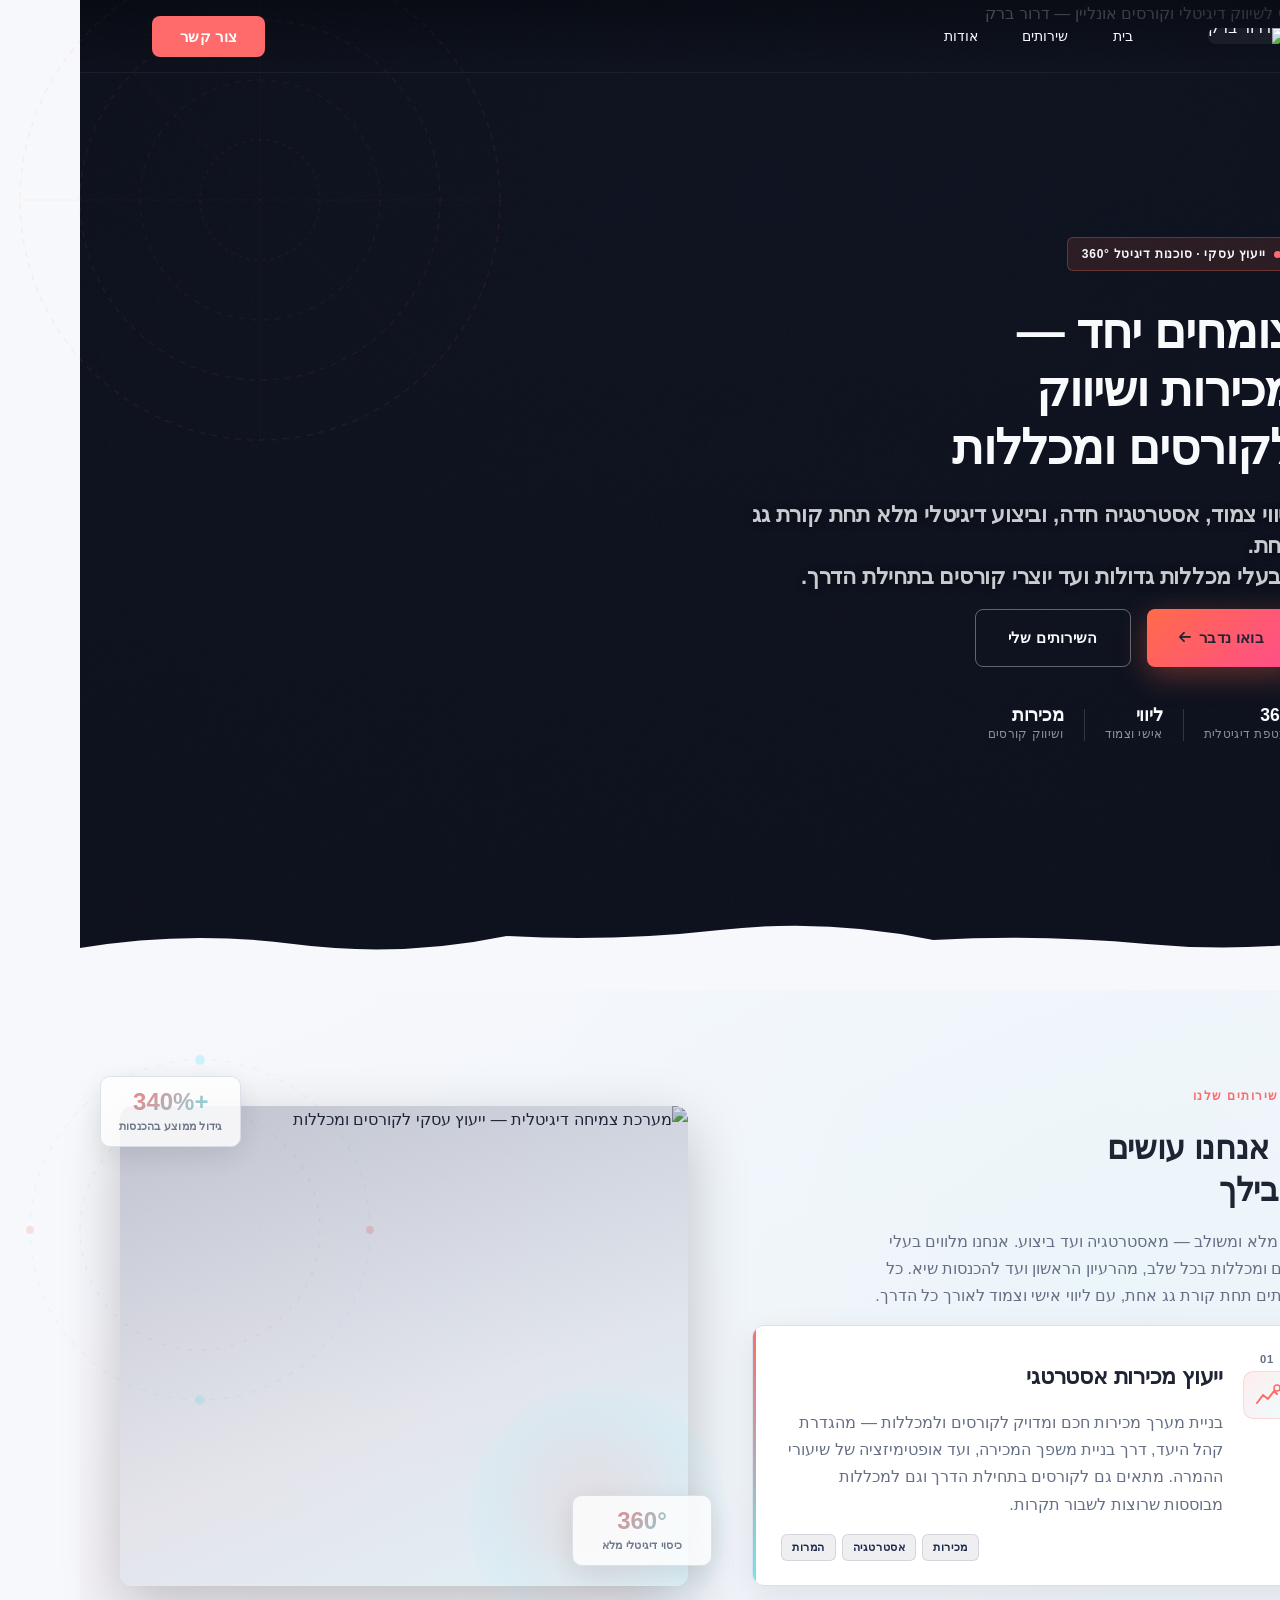
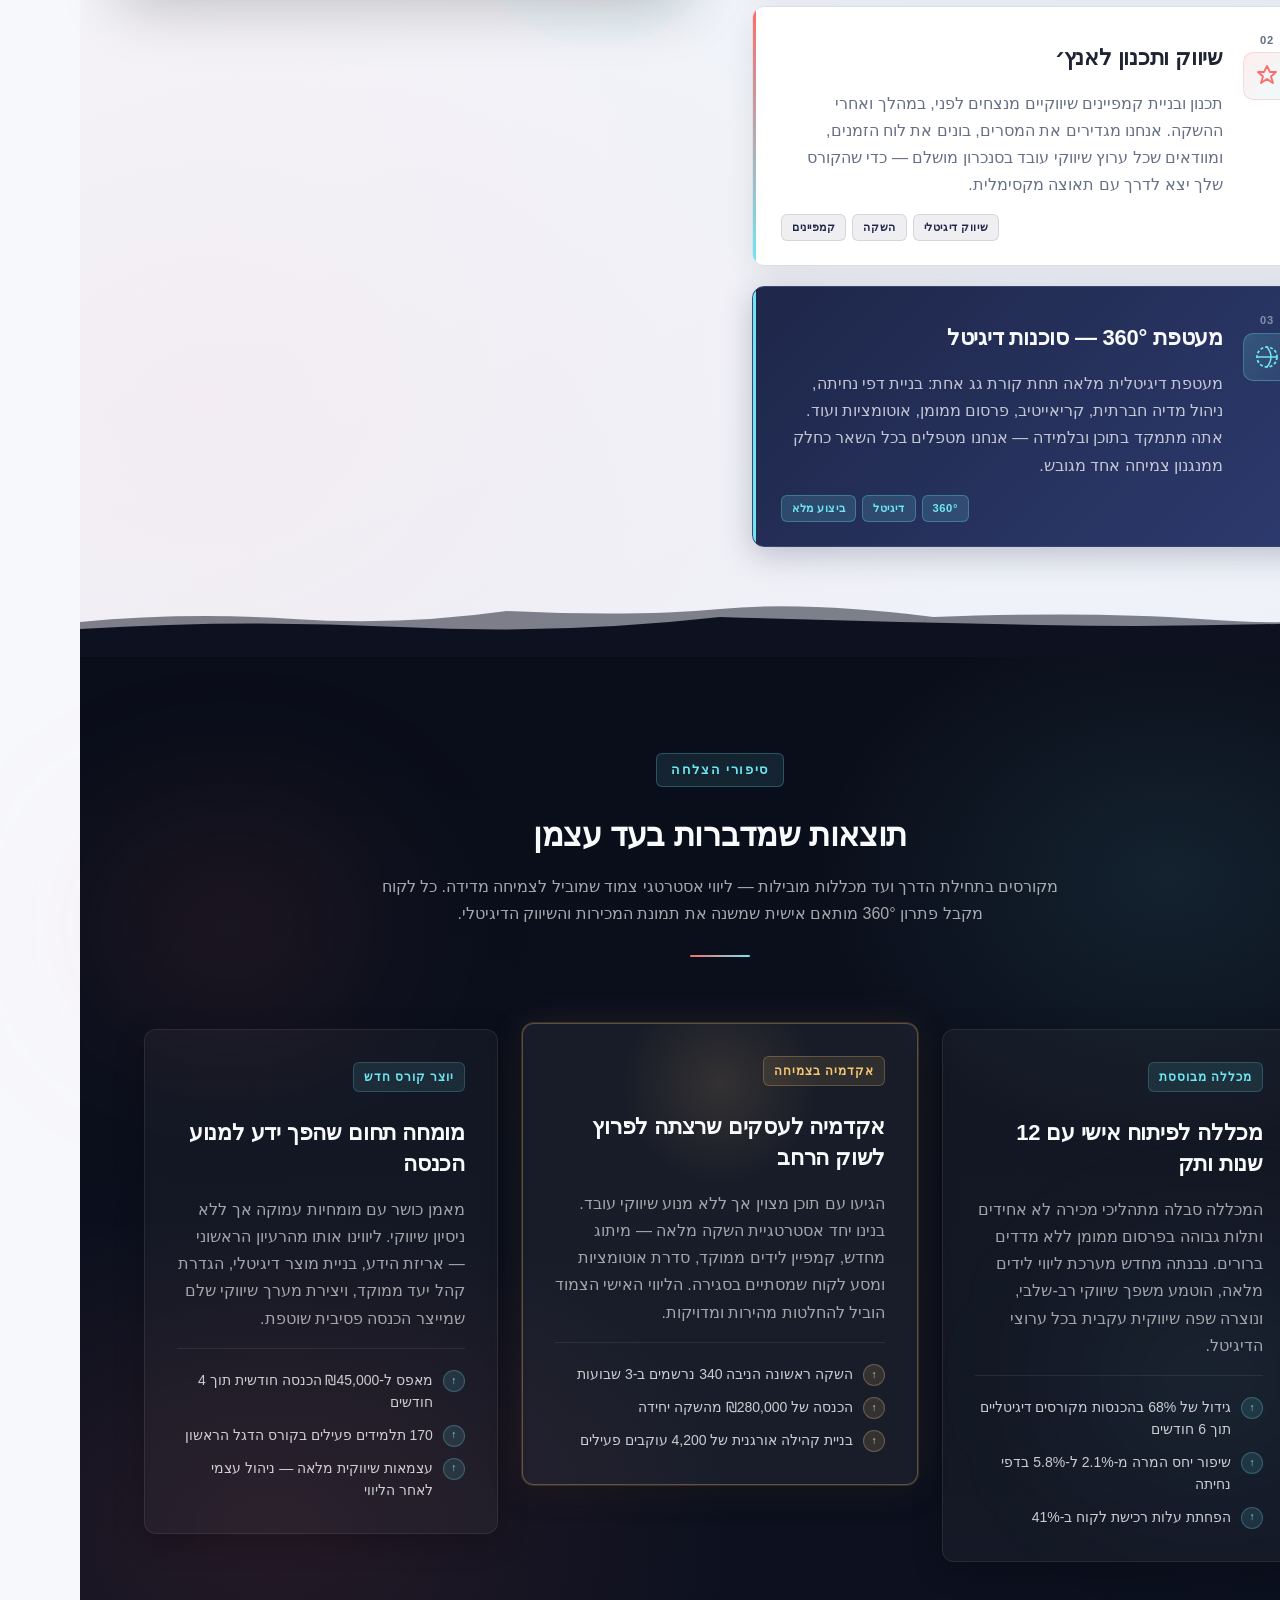
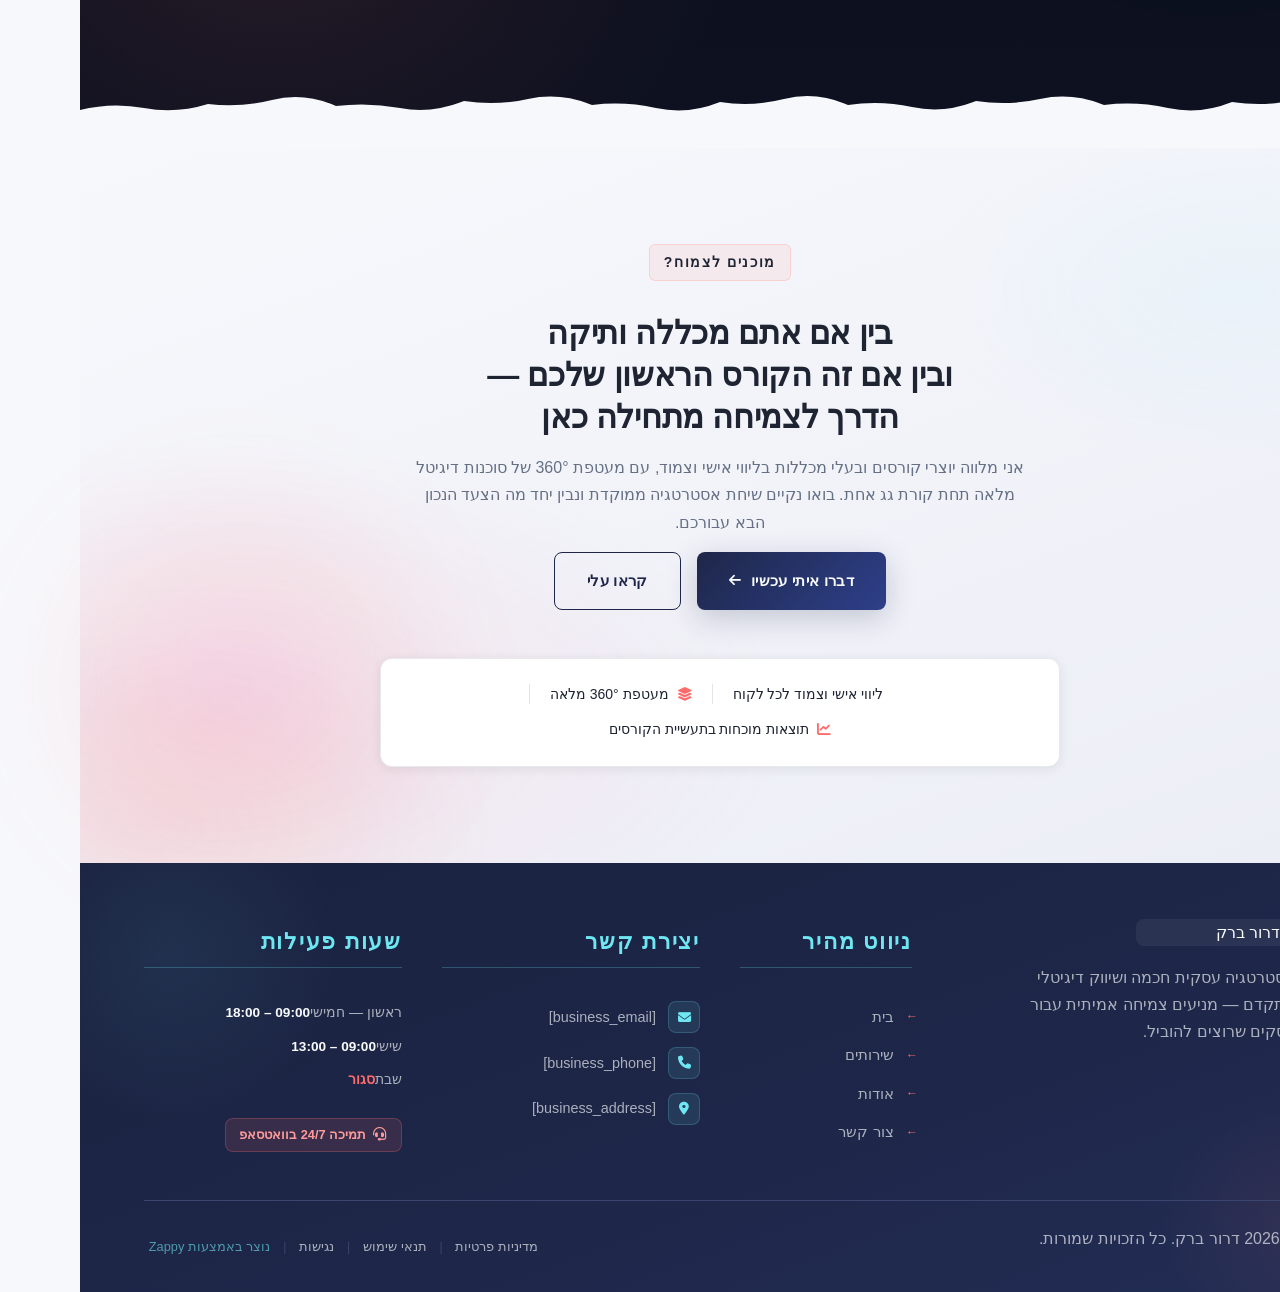
==== public/index.html @ c1efcd78 "Initial website commit" ====
<!doctype html><html dir="rtl" lang="he"><head><meta charset="UTF-8"><meta content="width=device-width,initial-scale=1" name="viewport"><meta content="index, follow" name="robots"><title>digital marketing consulting agency — דרור ברק</title><meta content="A business consultant specializing in sales and marketing for the online courses and academy industry. Works with both large established colleges and new course" name="description"><meta content="digital marketing consulting agency, digital marketing for consulting firms, digital marketing agency coach, digital marketing consulting business" name="keywords"><link href="/assets/favicon.ico" rel="icon" type="image/x-icon"><link href="/assets/favicon-16x16.png" rel="icon" type="image/png" sizes="16x16"><link href="/assets/favicon-32x32.png" rel="icon" type="image/png" sizes="32x32"><link href="/assets/favicon-48x48.png" rel="icon" type="image/png" sizes="48x48"><link href="/assets/favicon-192x192.png" rel="icon" type="image/png" sizes="192x192"><link href="/assets/favicon-512x512.png" rel="icon" type="image/png" sizes="512x512"><link href="/assets/apple-touch-icon.png" rel="apple-touch-icon"><script>!function(){"use strict";var t="f8c5ae01-6910-441b-b1b3-4f71c36ecfe9",e="https://api.zappy5.com/api/analytics/track",a=18e5,n=2592e6,o=!0,i=!0,r=!0;var s=function(){var e="zappy_visitor_"+t,a=null;try{if(a=localStorage.getItem(e)){var o=JSON.parse(a),i=Date.now();if(i-o.created<n)return o.lastSeen=i,localStorage.setItem(e,JSON.stringify(o)),o.id}}catch(t){console.warn("Zappy Analytics: LocalStorage not available")}var r="zv_"+Date.now()+"_"+Math.random().toString(36).substr(2,9);try{localStorage.setItem(e,JSON.stringify({id:r,created:Date.now(),lastSeen:Date.now()}))}catch(t){}return r}(),c=function(){var e="zappy_session_"+t,n=null;try{if(n=sessionStorage.getItem(e)){var o=JSON.parse(n),i=Date.now();if(i-o.timestamp<a)return o.timestamp=i,sessionStorage.setItem(e,JSON.stringify(o)),o.id}}catch(t){console.warn("Zappy Analytics: SessionStorage not available")}var r="zs_"+Date.now()+"_"+Math.random().toString(36).substr(2,9);try{sessionStorage.setItem(e,JSON.stringify({id:r,timestamp:Date.now()}))}catch(t){}return r}();function l(a,n){n=n||{};var o={website_id:t,event_type:a,page_path:window.location.pathname,referrer:document.referrer||"direct",visitor_id:s,session_id:c,metadata:n};if(navigator.sendBeacon){var i=new Blob([JSON.stringify(o)],{type:"application/json"});navigator.sendBeacon(e,i)}else fetch(e,{method:"POST",headers:{"Content-Type":"application/json"},body:JSON.stringify(o),keepalive:!0}).catch(function(t){console.warn("Zappy Analytics: Failed to track event",t)})}o&&l("pageview",{title:document.title,url:window.location.href}),i&&document.addEventListener("click",function(t){var e=t.target;if("BUTTON"===e.tagName||e.closest("button")){var a="BUTTON"===e.tagName?e:e.closest("button");l("click",{element:"button",text:a.textContent.trim().substring(0,100),id:a.id||null,class:a.className||null})}else if("A"===e.tagName||e.closest("a")){var n="A"===e.tagName?e:e.closest("a");l("navigation",{element:"link",text:n.textContent.trim().substring(0,100),href:n.href,external:n.hostname!==window.location.hostname})}},!0),r&&document.addEventListener("submit",function(t){var e=t.target;l("form_submit",{form_id:e.id||null,form_name:e.name||null,form_action:e.action||null,form_method:e.method||"GET"})},!0);var m=Date.now();window.addEventListener("beforeunload",function(){l("page_unload",{time_on_page:Math.floor((Date.now()-m)/1e3),page_path:window.location.pathname})}),window.zappyAnalytics={track:l,getVisitorId:function(){return s},getSessionId:function(){return c}}}()</script><meta content="digital marketing consulting agency — דרור ברק" property="og:title"><meta content="A business consultant specializing in sales and marketing for the online courses and academy industry. Works with both large established colleges and new course" property="og:description"><meta content="summary_large_image" name="twitter:card"><meta content="digital marketing consulting agency — דרור ברק" name="twitter:title"><meta content="A business consultant specializing in sales and marketing for the online courses and academy industry. Works with both large established colleges and new course" name="twitter:description"><meta content="website" property="og:type"><meta content="he_IL" property="og:locale"><link href="https://cdnjs.cloudflare.com/ajax/libs/font-awesome/6.4.0/css/all.min.css" rel="stylesheet"><style>.skip-link{position:absolute;top:0;left:0;transform:translateY(-200%);padding:12px 18px;background:var(--bg-dark,#1a1a1a);color:var(--text-light,#fff);font-weight:600;border-radius:0 0 8px 0;z-index:10000}.skip-link:focus{transform:none;outline:2px solid var(--ring,#fff);outline-offset:2px}:focus-visible{outline:2px solid var(--ring,currentColor);outline-offset:3px}</style><link href="/assets/favicon.ico" rel="icon" type="image/x-icon"><link href="/assets/favicon-16x16.png" rel="icon" type="image/png" sizes="16x16"><link href="/assets/favicon-32x32.png" rel="icon" type="image/png" sizes="32x32"><link href="/assets/favicon-48x48.png" rel="icon" type="image/png" sizes="48x48"><link href="/assets/favicon-192x192.png" rel="icon" type="image/png" sizes="192x192"><link href="/assets/favicon-512x512.png" rel="icon" type="image/png" sizes="512x512"><link href="/assets/apple-touch-icon.png" rel="apple-touch-icon"><link href="https://cdn.jsdelivr.net/npm/vanilla-cookieconsent@3/dist/cookieconsent.css" rel="stylesheet"><script src="https://cdn.jsdelivr.net/npm/vanilla-cookieconsent@3/dist/cookieconsent.umd.js"></script><script src="https://cdn.jsdelivr.net/gh/mickidum/acc_toolbar/acctoolbar/acctoolbar.min.js"></script><link href="/styles.css" rel="stylesheet"><script>window.ZAPPY_WEBSITE_ID="f8c5ae01-6910-441b-b1b3-4f71c36ecfe9",window.ZAPPY_API_BASE="https://api.zappy5.com"</script><style id="zappy-dropdown-submenu-styles">#navMenu li:has(.sub-menu),.nav-menu li:has(.sub-menu),.navbar li:has(.sub-menu),nav li:has(.sub-menu){position:relative}#navMenu .sub-menu,.nav-menu .sub-menu,.navbar .sub-menu,nav .sub-menu{display:block!important;position:absolute!important;top:100%;left:0;min-width:220px;background:#fff;border-radius:8px;box-shadow:0 8px 25px rgba(0,0,0,.15);padding:8px 0;opacity:0;visibility:hidden;transform:translateY(10px);transition:all .3s ease;z-index:1000;list-style:none;pointer-events:none}#navMenu li:hover>.sub-menu,.nav-menu li:hover>.sub-menu,.navbar li:hover>.sub-menu,nav li:hover>.sub-menu{opacity:1!important;visibility:visible!important;transform:translateY(0)!important;pointer-events:auto!important}.sub-menu li{list-style:none;margin:0;padding:0}.sub-menu a{display:block!important;padding:10px 16px!important;color:var(--text-dark,#333)!important;font-weight:500;text-decoration:none;white-space:nowrap;transition:background-color .2s}.sub-menu .zappy-nav-child>a{padding-left:28px!important;font-size:.9em!important;opacity:.85!important}[dir=rtl] .sub-menu .zappy-nav-child>a,html[lang=ar] .sub-menu .zappy-nav-child>a,html[lang=he] .sub-menu .zappy-nav-child>a{padding-left:10px!important;padding-right:28px!important}.sub-menu .zappy-nav-parent>a{font-weight:600!important}.sub-menu a:hover{background-color:#f5f5f5}[dir=rtl] .nav-menu .sub-menu,[dir=rtl] .navbar .sub-menu,[dir=rtl] nav .sub-menu,html[lang=ar] .nav-menu .sub-menu,html[lang=ar] .navbar .sub-menu,html[lang=ar] nav .sub-menu,html[lang=he] .nav-menu .sub-menu,html[lang=he] .navbar .sub-menu,html[lang=he] nav .sub-menu{left:auto!important;right:0!important}.sub-menu:empty,.sub-menu:not(:has(li)):not(:has(> a)),.sub-menu:not(:has(li:not(.zappy-hidden-menu-item))):not(:has(> a)){display:none!important;opacity:0!important;visibility:hidden!important;pointer-events:none!important}li:has(.menu-group-title):hover>.sub-menu{opacity:1!important;visibility:visible!important;transform:translateY(0)!important;pointer-events:auto!important}#navMenu>li>.menu-group-title,.nav-menu>li>.menu-group-title{display:inline-block;padding:.5rem 1rem;cursor:default;user-select:none}@media (max-width:768px){#navMenu .sub-menu,.nav-menu .sub-menu,.navbar .sub-menu,nav .sub-menu{position:static!important;transform:none!important;box-shadow:none!important;background:0 0!important;max-height:0;overflow:hidden;opacity:0;visibility:hidden;transition:max-height .3s ease,opacity .3s ease;padding:0!important;border-radius:0!important}#navMenu .sub-menu.mobile-expanded,.nav-menu .sub-menu.mobile-expanded,.navbar .sub-menu.mobile-expanded{max-height:none!important;overflow-y:visible!important;opacity:1!important;visibility:visible!important;padding:8px 0 8px 16px!important}[dir=rtl] .sub-menu.mobile-expanded,html[lang=he] .sub-menu.mobile-expanded{padding:8px 16px 8px 0!important}#navMenu li:hover>.sub-menu,.nav-menu li:hover>.sub-menu,.navbar li:hover>.sub-menu,nav li:hover>.sub-menu{opacity:0;visibility:hidden;pointer-events:none}#navMenu li>.sub-menu.mobile-expanded,.nav-menu li>.sub-menu.mobile-expanded,.navbar li>.sub-menu.mobile-expanded,nav li>.sub-menu.mobile-expanded{opacity:1!important;visibility:visible!important;pointer-events:auto!important}#navMenu li:has(.sub-menu),.nav-menu li:has(.sub-menu),.navbar li:has(.sub-menu),nav li:has(.sub-menu){display:flex!important;flex-wrap:wrap!important;align-items:center!important;position:relative!important;min-height:44px!important}#navMenu li:has(.sub-menu)>a,.nav-menu li:has(.sub-menu)>a,.navbar li:has(.sub-menu)>a,nav li:has(.sub-menu)>a{flex:1!important;min-width:0!important}#navMenu li:has(.sub-menu)>.menu-group-title,.nav-menu li:has(.sub-menu)>.menu-group-title,.navbar li:has(.sub-menu)>.menu-group-title,nav li:has(.sub-menu)>.menu-group-title{flex:1!important;min-width:0!important;padding:0!important;line-height:inherit!important}#navMenu li:has(.sub-menu)>.sub-menu,.nav-menu li:has(.sub-menu)>.sub-menu,.navbar li:has(.sub-menu)>.sub-menu,nav li:has(.sub-menu)>.sub-menu{flex-basis:100%!important;width:100%!important}#navMenu li:has(.sub-menu)>a [class*=arrow],#navMenu li:has(.sub-menu)>a [class*=chevron],.nav-menu li:has(.sub-menu)>a .fa-angle-down,.nav-menu li:has(.sub-menu)>a .fa-chevron-down,.nav-menu li:has(.sub-menu)>a [class*=arrow],.nav-menu li:has(.sub-menu)>a [class*=chevron],nav li:has(.sub-menu)>a [class*=arrow],nav li:has(.sub-menu)>a [class*=chevron]{display:none!important;visibility:hidden!important}.mobile-submenu-toggle{display:flex!important;align-items:center!important;justify-content:center!important;width:44px!important;height:auto!important;background:0 0!important;border:none!important;cursor:pointer!important;color:var(--text-light)!important;position:static!important;flex-shrink:0!important;align-self:stretch!important;z-index:2!important;padding:0!important;margin:0!important}.mobile-submenu-toggle::after{content:''!important;width:0!important;height:0!important;border-left:6px solid transparent!important;border-right:6px solid transparent!important;border-top:7px solid currentColor!important;transition:transform .3s ease!important}.mobile-submenu-toggle.expanded::after{transform:rotate(180deg)!important}.sub-menu a{padding:10px 0!important;display:block!important;color:var(--text-light)!important;white-space:normal!important}.sub-menu .zappy-nav-child>a{padding-left:28px!important;font-size:.9em!important;opacity:.85!important}[dir=rtl] .sub-menu .zappy-nav-child>a,html[lang=ar] .sub-menu .zappy-nav-child>a,html[lang=he] .sub-menu .zappy-nav-child>a{padding-left:0!important;padding-right:28px!important}.sub-menu .zappy-nav-parent>a{font-weight:600!important}#navMenu.active,.nav-menu.active{max-width:100vw!important;overflow-x:hidden!important;box-sizing:border-box!important}.navbar .sub-menu li a,.zappy-products-dropdown .sub-menu a,nav.navbar .sub-menu li a{color:var(--text-light)!important}}@media (min-width:769px){.mobile-submenu-toggle{display:none!important}}</style><style id="zappy-widget-visibility">html[dir=rtl] .whatsapp-float{right:20px!important;left:auto!important}html:not([dir]) .whatsapp-float,html[dir=ltr] .whatsapp-float{left:20px!important;right:auto!important}html[dir=rtl] #mic-access-tool-general-button,html[dir=rtl] #mic-init-access-tool #mic-access-tool-general-button,html[dir=rtl] #mic-init-access-tool .mic-access-tool-general-button,html[dir=rtl] ._access-icon,html[dir=rtl] .mic-access-tool-general-button{left:20px!important;right:auto!important}html:not([dir]) #mic-access-tool-general-button,html:not([dir]) #mic-init-access-tool #mic-access-tool-general-button,html:not([dir]) #mic-init-access-tool .mic-access-tool-general-button,html:not([dir]) ._access-icon,html:not([dir]) .mic-access-tool-general-button,html[dir=ltr] #mic-access-tool-general-button,html[dir=ltr] #mic-init-access-tool #mic-access-tool-general-button,html[dir=ltr] #mic-init-access-tool .mic-access-tool-general-button,html[dir=ltr] ._access-icon,html[dir=ltr] .mic-access-tool-general-button{right:20px!important;left:auto!important}@media (max-width:768px){.whatsapp-float{display:flex!important}}@media (min-width:769px){.whatsapp-float{display:flex!important}}@media (max-width:768px){#mic-access-tool-general-button,#mic-init-access-tool #mic-access-tool-general-button,#mic-init-access-tool .mic-access-tool-general-button,._access-icon,.mic-access-tool-general-button{display:flex!important;visibility:visible!important;opacity:1!important;pointer-events:auto!important}#mic-access-tool-box.opened-mic-access-tool,#mic-init-access-tool #mic-access-tool-box.opened-mic-access-tool,.mic-access-tool-box.opened-mic-access-tool{visibility:visible!important;opacity:1!important;pointer-events:auto!important}}@media (min-width:769px){#mic-access-tool-general-button,#mic-init-access-tool #mic-access-tool-general-button,#mic-init-access-tool .mic-access-tool-general-button,._access-icon,.mic-access-tool-general-button{display:flex!important;visibility:visible!important;opacity:1!important;pointer-events:auto!important}#mic-access-tool-box.opened-mic-access-tool,#mic-init-access-tool #mic-access-tool-box.opened-mic-access-tool,.mic-access-tool-box.opened-mic-access-tool{visibility:visible!important;opacity:1!important;pointer-events:auto!important}}</style></head><body><a href="#main" class="skip-link">דלג לתוכן הראשי</a><nav class="navbar" dir="rtl"><button aria-label="Menu" class="mobile-toggle" id="mobileToggle"><svg viewBox="0 0 24 24" fill="none" height="24" width="24" class="hamburger-icon"><path d="M3 12h18M3 6h18M3 18h18" stroke="currentColor" stroke-width="2" stroke-linecap="round"></path></svg> <svg viewBox="0 0 24 24" fill="none" height="24" width="24" class="close-icon" style="display:none"><path d="M18 6L6 18M6 6l12 12" stroke="currentColor" stroke-width="2" stroke-linecap="round"></path></svg></button> <button aria-label="Call" class="phone-header-btn" data-phone=""><svg viewBox="0 0 24 24" fill="currentColor" height="20" width="20"><path d="M22 16.92v3a2 2 0 0 1-2.18 2 19.79 19.79 0 0 1-8.63-3.07 19.5 19.5 0 0 1-6-6 19.79 19.79 0 0 1-3.07-8.67A2 2 0 0 1 4.11 2h3a2 2 0 0 1 2 1.72 12.84 12.84 0 0 0 .7 2.81 2 2 0 0 1-.45 2.11L8.09 9.91a16 16 0 0 0 6 6l1.27-1.27a2 2 0 0 1 2.11-.45 12.84 12.84 0 0 0 2.81.7A2 2 0 0 1 22 16.92z"></path></svg></button><div class="nav-container"><div class="nav-right-group"><div class="nav-brand"><a href="/" class="logo-link"><img alt="דרור ברק" src="/assets/site-----image-1.webp" class="logo"></a></div><ul class="nav-menu" id="navMenu"><li><a href="/">בית</a></li><li><a href="/services">שירותים</a></li><li><a href="/about">אודות</a></li></ul></div><div class="nav-cta-container"><a href="/contact" class="nav-cta-btn">צור קשר</a></div></div></nav><script>window.addEventListener("load",function(){const e=document.querySelector(".navbar, nav, header");if(!e)return void console.log("[Navbar] Navbar element not found");let t=document.getElementById("mobileToggle")||document.querySelector(".mobile-toggle")||document.querySelector(".hamburger")||document.querySelector(".hamburger-menu")||document.querySelector(".menu-toggle")||document.querySelector(".burger-menu")||document.querySelector('[aria-label="Menu"]')||document.querySelector('[aria-label="תפריט"]');const n=document.querySelector(".phone-header-btn"),o=window.getComputedStyle(e);let r=o.backgroundColor;if(console.log("[Navbar] Initial navbar background:",r),"transparent"===r||"rgba(0, 0, 0, 0)"===r||r.startsWith("rgba")&&r.includes(", 0)")){const e=o.backgroundImage;if(e&&"none"!==e)console.log("[Navbar] Navbar has background image/gradient, using dark text"),r="rgb(240, 240, 240)";else{const e=window.getComputedStyle(document.body).backgroundColor;console.log("[Navbar] Navbar transparent, using body background:",e),r=e}}const a=r.match(/\d+/g);if(a&&a.length>=3){const e=(.299*parseInt(a[0])+.587*parseInt(a[1])+.114*parseInt(a[2]))/255;console.log("[Navbar] Mobile button colors preserved from Claude CSS (luminance:",e.toFixed(2)+")");const o=document.createElement("style");o.id="zappy-mobile-nav-fix";document.documentElement.lang;document.documentElement.dir,o.textContent='\n        /* Hide mobile buttons on desktop, show only on mobile */\n        @media (min-width: 769px) {\n          .mobile-toggle,\n          .phone-header-btn {\n            display: none !important;\n          }\n        }\n        \n        /* Show and position mobile buttons correctly on mobile */\n        @media (max-width: 768px) {\n          .navbar,\n          nav.navbar {\n            min-height: 70px !important;\n          }\n\n          .mobile-toggle,\n          .phone-header-btn {\n            position: absolute !important;\n            top: 0 !important;\n            bottom: 0 !important;\n            margin-top: auto !important;\n            margin-bottom: auto !important;\n            transform: none !important;\n            z-index: 1001 !important;\n            display: flex !important;\n            align-items: center !important;\n            justify-content: center !important;\n            width: 36px !important;\n            height: 36px !important;\n            border-radius: 50% !important;\n            border: none !important;\n            cursor: pointer !important;\n            padding: 6px !important;\n            background: none !important;\n            color: var(--nav-text, var(--text-light)) !important;\n            touch-action: manipulation !important;\n            -webkit-tap-highlight-color: transparent !important;\n          }\n\n          html[data-zappy-site-type="ecommerce"] .phone-header-btn,\n          body[data-zappy-site-type="ecommerce"] .phone-header-btn,\n          html[data-zappy-site-type="ecommerce"] header .phone-header-btn,\n          html[data-zappy-site-type="ecommerce"] nav .phone-header-btn {\n            display: none !important;\n            visibility: hidden !important;\n            width: 0 !important;\n            height: 0 !important;\n            min-width: 0 !important;\n            overflow: hidden !important;\n          }\n          \n          /* LTR positioning (default): hamburger LEFT, phone RIGHT */\n          html:not([dir="rtl"]):not([lang="he"]):not([lang="ar"]) .mobile-toggle,\n          html[dir="ltr"] .mobile-toggle {\n            left: 12px !important;\n            right: auto !important;\n          }\n          html:not([dir="rtl"]):not([lang="he"]):not([lang="ar"]) .phone-header-btn,\n          html[dir="ltr"] .phone-header-btn {\n            right: 12px !important;\n            left: auto !important;\n          }\n          \n          /* RTL positioning: hamburger RIGHT, phone LEFT */\n          html[dir="rtl"] .mobile-toggle,\n          html[lang="he"] .mobile-toggle,\n          html[lang="ar"] .mobile-toggle {\n            right: 12px !important;\n            left: auto !important;\n          }\n          html[dir="rtl"] .phone-header-btn,\n          html[lang="he"] .phone-header-btn,\n          html[lang="ar"] .phone-header-btn {\n            left: 12px !important;\n            right: auto !important;\n          }\n          \n          /* CRITICAL: Ensure nav-container has min-height on mobile */\n          /* All children are positioned absolutely/fixed on mobile, so height:auto collapses to 0 */\n          .nav-container {\n            min-height: 70px !important;\n            position: relative !important;\n          }\n          \n          /* Ensure SVG icons are properly sized and inherit color */\n          .mobile-toggle svg,\n          .phone-header-btn svg {\n            width: 24px !important;\n            height: 24px !important;\n            /* Don\'t force display - let JavaScript control hamburger/close toggle */\n          }\n          \n          /* Reset nav-cta-container on mobile - remove desktop box-shadow/padding */\n          /* that creates a visible ghost box when CTA button is hidden */\n          .nav-cta-container {\n            box-shadow: none !important;\n            padding: 0 !important;\n          }\n          \n          /* Hide nav-cta-container entirely on mobile when there\'s no lang-switcher */\n          /* (only the CTA button is inside, and it\'s hidden on mobile) */\n          .nav-cta-container:not(:has(.lang-switcher)) {\n            display: none !important;\n          }\n          \n          /* CRITICAL: Prevent hero image fade gradient from bleeding over headline text */\n          /* The .image-fade-gradient has bottom: -30px (extends below parent) */\n          /* On mobile stacked layout, this overlaps the h1 text below the image */\n          .hero-image-column {\n            overflow: hidden !important;\n          }\n          .image-fade-gradient {\n            bottom: 0 !important;\n          }\n          \n          /* Hide desktop language switcher on mobile - hamburger menu handles it */\n          /* High specificity to override stored CSS */\n          .lang-switcher,\n          .nav-cta-container .lang-switcher,\n          .nav-container .lang-switcher,\n          .navbar .lang-switcher,\n          .navbar .nav-cta-container .lang-switcher {\n            display: none !important;\n          }\n        }\n      ';const r=document.getElementById("zappy-mobile-nav-fix");r&&r.remove(),document.head.appendChild(o),console.log("[Navbar] Critical CSS injected for mobile nav positioning");const i=window.innerWidth<=768;if(t){const e=t.querySelector(".hamburger-icon"),n=t.querySelector(".close-icon");e&&(e.style.setProperty("width","24px","important"),e.style.setProperty("height","24px","important"),e.style.setProperty("display","block","important")),n&&(n.style.setProperty("width","24px","important"),n.style.setProperty("height","24px","important"),n.style.setProperty("display","none","important")),i?(t.style.setProperty("position","absolute","important"),t.style.setProperty("top","0","important"),t.style.setProperty("bottom","0","important"),t.style.setProperty("margin-top","auto","important"),t.style.setProperty("margin-bottom","auto","important"),t.style.setProperty("transform","none","important"),t.style.setProperty("z-index","1001","important"),t.style.removeProperty("left"),t.style.removeProperty("right"),console.log("[Navbar] Mobile toggle positioning applied (mobile viewport)")):(t.style.removeProperty("position"),t.style.removeProperty("top"),t.style.removeProperty("transform"),t.style.removeProperty("z-index"),t.style.removeProperty("left"),t.style.removeProperty("right"),console.log("[Navbar] Desktop viewport - cleared mobile toggle inline positioning"))}if(n){const e=n.querySelector("svg");e&&(e.style.width="24px",e.style.height="24px",e.setAttribute("width","24"),e.setAttribute("height","24")),i?(n.style.setProperty("position","absolute","important"),n.style.setProperty("top","0","important"),n.style.setProperty("bottom","0","important"),n.style.setProperty("margin-top","auto","important"),n.style.setProperty("margin-bottom","auto","important"),n.style.setProperty("transform","none","important"),n.style.setProperty("z-index","1001","important"),n.style.removeProperty("left"),n.style.removeProperty("right"),console.log("[Navbar] Phone button positioning applied (mobile viewport)")):(n.style.removeProperty("position"),n.style.removeProperty("top"),n.style.removeProperty("transform"),n.style.removeProperty("z-index"),n.style.removeProperty("left"),n.style.removeProperty("right"),console.log("[Navbar] Desktop viewport - cleared phone button inline positioning"))}}else console.log("[Navbar] Could not parse background color:",r);t=document.getElementById("mobileToggle")||document.querySelector(".mobile-toggle")||document.querySelector(".hamburger")||document.querySelector(".hamburger-menu")||document.querySelector(".menu-toggle")||document.querySelector(".burger-menu")||document.querySelector('[aria-label="Menu"]')||document.querySelector('[aria-label="תפריט"]');const i=document.getElementById("navMenu")||document.querySelector(".nav-menu")||document.querySelector(".nav-links")||document.querySelector("nav ul:not(.submenu)");if(!t||!i)return void console.log("[Navbar] Mobile toggle or menu not found:",{toggle:!!t,menu:!!i});i.id||(i.id="navMenu"),console.log("[Navbar] Initializing mobile menu...");const l=t.cloneNode(!0);t.parentNode.replaceChild(l,t);var s=0;function p(e){var t=Date.now();t-s<300||(s=t,function(e){e.preventDefault(),e.stopPropagation();const t=l.querySelector(".hamburger-icon"),n=l.querySelector(".close-icon");i.classList.contains("active")?(i.classList.remove("active"),t&&t.style.setProperty("display","block","important"),n&&n.style.setProperty("display","none","important"),document.body.style.overflow="",console.log("[Navbar] Menu closed")):(i.classList.add("active"),t&&t.style.setProperty("display","none","important"),n&&n.style.setProperty("display","block","important"),document.body.style.overflow="hidden",console.log("[Navbar] Menu opened"))}(e))}l.addEventListener("click",p),l.addEventListener("touchend",p),i.querySelectorAll("a").forEach(function(e){e.addEventListener("click",function(){if("#"===this.getAttribute("href"))return;const e=l.querySelector(".hamburger-icon"),t=l.querySelector(".close-icon");i.classList.remove("active"),e&&e.style.setProperty("display","block","important"),t&&t.style.setProperty("display","none","important"),document.body.style.overflow="",console.log("[Navbar] Menu closed (link clicked)")})});var m=i.querySelectorAll(".dropdown-toggle");m.forEach(function(e){e.addEventListener("click",function(e){e.preventDefault(),e.stopPropagation();var t=this.closest(".nav-dropdown");t&&(t.parentNode.querySelectorAll(".nav-dropdown.open").forEach(function(e){e!==t&&e.classList.remove("open")}),t.classList.toggle("open"),console.log("[Navbar] Dropdown toggled:",t.classList.contains("open")?"open":"closed"))})}),document.addEventListener("click",function(e){e.target.closest(".nav-dropdown")||document.querySelectorAll(".nav-dropdown.open").forEach(function(e){e.classList.remove("open")})}),console.log("[Navbar] Dropdown handlers initialized for "+m.length+" dropdowns"),n&&n.addEventListener("click",function(){const e=document.querySelectorAll('a[href^="tel:"]'),t=e.length>0?e[0].getAttribute("href").replace("tel:",""):"[business_phone]";window.location.href="tel:"+t,console.log("[Navbar] Phone button clicked")}),console.log("[Navbar] Mobile menu initialized successfully")})</script><main id="main"><section class="index-hero-section" data-band-index="0" data-layout-spec="בית-hero" dir="rtl" data-hero-type="fullscreen-scrim"><div class="index-hero-bg"><img alt="יועץ עסקי לשיווק דיגיטלי וקורסים אונליין — דרור ברק" src="/assets/site-index-hero-image-1.webp" data-context="Premium business consulting scene for an Israeli digital marketing consultant specializing in online courses and academies. A sophisticated professional workspace with a large monitor displaying course analytics dashboards and growth funnels, surrounded by strategic planning boards with sticky notes and growth charts. Deep indigo and navy color tones with warm accent lighting. The scene communicates strategic expertise, audience growth, and digital execution — cinematic quality, editorial mood, not generic corporate stock." data-placeholder="index-hero-image-1" height="900" loading="eager" width="1440" data-hero-bg="true" fetchpriority="high"></div><div class="index-hero-scrim" aria-hidden="true"></div><div class="index-hero-grain" aria-hidden="true"></div><div class="index-hero-radar" aria-hidden="true"><svg viewBox="0 0 520 520" fill="none" xmlns="http://www.w3.org/2000/svg" aria-hidden="true" data-no-icon-edit="true"><circle cx="260" cy="260" r="240" stroke="rgba(255,107,74,0.14)" stroke-width="1.5" stroke-dasharray="6 6"></circle><circle cx="260" cy="260" r="180" stroke="rgba(255,107,74,0.12)" stroke-width="1.5" stroke-dasharray="6 6"></circle><circle cx="260" cy="260" r="120" stroke="rgba(255,107,74,0.10)" stroke-width="1.5" stroke-dasharray="6 6"></circle><circle cx="260" cy="260" r="60" stroke="rgba(255,107,74,0.10)" stroke-width="1.5" stroke-dasharray="4 4"></circle><line stroke="rgba(255,107,74,0.08)" stroke-width="1" x1="260" x2="260" y1="20" y2="500"></line><line stroke="rgba(255,107,74,0.08)" stroke-width="1" x1="20" x2="500" y1="260" y2="260"></line><line stroke="rgba(255,107,74,0.06)" stroke-width="1" x1="76" x2="444" y1="76" y2="444"></line><line stroke="rgba(255,107,74,0.06)" stroke-width="1" x1="444" x2="76" y1="76" y2="444"></line></svg></div><div class="index-hero-container"><div class="index-hero-content"><div class="index-hero-badge"><span class="index-hero-badge-dot"></span> <span>ייעוץ עסקי · סוכנות דיגיטל 360°</span></div><h1 class="index-hero-h1">צומחים יחד —<br>מכירות ושיווק<br>לקורסים ומכללות</h1><h3 class="index-hero-subtitle">ליווי צמוד, אסטרטגיה חדה, וביצוע דיגיטלי מלא תחת קורת גג אחת.<br class="index-hero-br-desktop">מבעלי מכללות גדולות ועד יוצרי קורסים בתחילת הדרך.</h3><div class="index-hero-ctas"><a href="/contact" class="index-hero-btn-primary"><span>בואו נדבר</span> <i class="fa-arrow-left fa" aria-hidden="true"></i> </a><a href="/services" class="index-hero-btn-secondary"><span>השירותים שלי</span></a></div><div class="index-hero-trust"><div class="index-hero-trust-item"><span class="index-hero-trust-num">360°</span> <span class="index-hero-trust-label">מעטפת דיגיטלית</span></div><div class="index-hero-trust-divider" aria-hidden="true"></div><div class="index-hero-trust-item"><span class="index-hero-trust-num">ליווי</span> <span class="index-hero-trust-label">אישי וצמוד</span></div><div class="index-hero-trust-divider" aria-hidden="true"></div><div class="index-hero-trust-item"><span class="index-hero-trust-num">מכירות</span> <span class="index-hero-trust-label">ושיווק קורסים</span></div></div></div></div><div class="index-hero-divider-wrapper"><svg viewBox="0 0 1440 90" xmlns="http://www.w3.org/2000/svg" aria-hidden="true" data-no-icon-edit="true" preserveAspectRatio="none"><path d="M0,90 L0,48 Q120,30 240,44 T480,36 Q600,42 720,30 T960,40 Q1080,34 1200,44 T1440,36 L1440,90 Z" fill="var(--bg-light)"></path></svg></div></section><section class="index-services-section" data-band-index="1" data-layout-spec="בית-services" dir="rtl"><div class="index-services-orbit" aria-hidden="true"><svg viewBox="0 0 360 360" fill="none" xmlns="http://www.w3.org/2000/svg" aria-hidden="true" data-no-icon-edit="true"><circle cx="180" cy="180" r="170" stroke="rgba(110,231,242,0.18)" stroke-width="1.5" stroke-dasharray="6 8"></circle><circle cx="180" cy="180" r="120" stroke="rgba(255,107,107,0.14)" stroke-width="1.5" stroke-dasharray="4 10"></circle><circle cx="180" cy="180" r="60" stroke="rgba(110,231,242,0.1)" stroke-width="1" stroke-dasharray="3 8"></circle><circle cx="180" cy="10" r="5" fill="rgba(110,231,242,0.4)"></circle><circle cx="350" cy="180" r="4" fill="rgba(255,107,107,0.35)"></circle><circle cx="180" cy="350" r="5" fill="rgba(110,231,242,0.3)"></circle><circle cx="10" cy="180" r="4" fill="rgba(255,107,107,0.25)"></circle></svg></div><div class="index-services-container"><div class="index-services-grid"><div class="index-services-content"><div class="index-services-label">השירותים שלנו</div><h2 class="index-services-heading">מה אנחנו עושים<br>בשבילך</h2><p class="index-services-intro">פתרון מלא ומשולב — מאסטרטגיה ועד ביצוע. אנחנו מלווים בעלי קורסים ומכללות בכל שלב, מהרעיון הראשון ועד להכנסות שיא. כל השירותים תחת קורת גג אחת, עם ליווי אישי וצמוד לאורך כל הדרך.</p><div class="index-services-cards"><article class="index-services-card"><div class="index-services-card-icon-wrap"><span class="index-services-card-number">01</span><div class="index-services-card-icon"><svg viewBox="0 0 28 28" fill="none" height="28" width="28" data-element-type="icon" data-icon-type="svg" xmlns="http://www.w3.org/2000/svg"><path d="M4 22L10 14L15 18L21 10L24 13" stroke="currentColor" stroke-width="2" stroke-linecap="round" stroke-linejoin="round"></path><circle cx="24" cy="7" r="3" stroke="currentColor" stroke-width="1.5"></circle></svg></div></div><div class="index-services-card-body"><h3 class="index-services-card-title">ייעוץ מכירות אסטרטגי</h3><p class="index-services-card-desc">בניית מערך מכירות חכם ומדויק לקורסים ולמכללות — מהגדרת קהל היעד, דרך בניית משפך המכירה, ועד אופטימיזציה של שיעורי ההמרה. מתאים גם לקורסים בתחילת הדרך וגם למכללות מבוססות שרוצות לשבור תקרות.</p><div class="index-services-card-tags"><span class="index-services-tag">מכירות</span> <span class="index-services-tag">אסטרטגיה</span> <span class="index-services-tag">המרות</span></div></div></article><article class="index-services-card"><div class="index-services-card-icon-wrap"><span class="index-services-card-number">02</span><div class="index-services-card-icon"><svg viewBox="0 0 28 28" fill="none" height="28" width="28" data-element-type="icon" data-icon-type="svg" xmlns="http://www.w3.org/2000/svg"><path d="M14 4L17 10H23L18 14.5L20 21L14 17L8 21L10 14.5L5 10H11L14 4Z" stroke="currentColor" stroke-width="1.8" stroke-linejoin="round"></path></svg></div></div><div class="index-services-card-body"><h3 class="index-services-card-title">שיווק ותכנון לאנץ׳</h3><p class="index-services-card-desc">תכנון ובניית קמפיינים שיווקיים מנצחים לפני, במהלך ואחרי ההשקה. אנחנו מגדירים את המסרים, בונים את לוח הזמנים, ומוודאים שכל ערוץ שיווקי עובד בסנכרון מושלם — כדי שהקורס שלך יצא לדרך עם תאוצה מקסימלית.</p><div class="index-services-card-tags"><span class="index-services-tag">שיווק דיגיטלי</span> <span class="index-services-tag">השקה</span> <span class="index-services-tag">קמפיינים</span></div></div></article><article class="index-services-card index-services-card--accent"><div class="index-services-card-icon-wrap"><span class="index-services-card-number">03</span><div class="index-services-card-icon index-services-card-icon--accent"><svg viewBox="0 0 28 28" fill="none" height="28" width="28" data-element-type="icon" data-icon-type="svg" xmlns="http://www.w3.org/2000/svg"><circle cx="14" cy="14" r="10" stroke="currentColor" stroke-width="1.8" stroke-dasharray="3 2"></circle><path d="M14 4C14 4 18 9 18 14C18 19 14 24 14 24" stroke="currentColor" stroke-width="1.5"></path><path d="M4 14H24" stroke="currentColor" stroke-width="1.5"></path></svg></div></div><div class="index-services-card-body"><h3 class="index-services-card-title">מעטפת 360° — סוכנות דיגיטל</h3><p class="index-services-card-desc">מעטפת דיגיטלית מלאה תחת קורת גג אחת: בניית דפי נחיתה, ניהול מדיה חברתית, קריאייטיב, פרסום ממומן, אוטומציות ועוד. אתה מתמקד בתוכן ובלמידה — אנחנו מטפלים בכל השאר כחלק ממנגנון צמיחה אחד מגובש.</p><div class="index-services-card-tags"><span class="index-services-tag index-services-tag--accent">360°</span> <span class="index-services-tag index-services-tag--accent">דיגיטל</span> <span class="index-services-tag index-services-tag--accent">ביצוע מלא</span></div></div></article></div></div><div class="index-services-visual"><div class="index-services-metric index-services-metric--top"><div class="index-services-metric-value">+340%</div><div class="index-services-metric-label">גידול ממוצע בהכנסות</div></div><div class="index-services-image-panel"><img alt="מערכת צמיחה דיגיטלית — ייעוץ עסקי לקורסים ומכללות" src="/assets/site-index-services-image-1.webp" data-context="Abstract growth system visualization for a business consulting and digital marketing agency specializing in online courses. Shows interconnected nodes, upward growth arrows, funnel diagrams, and digital ecosystem elements in deep indigo and coral-aqua tones. Premium editorial illustration style, clean and strategic, conveying 360-degree digital execution and measurable business growth." data-placeholder="index-services-image-1" height="680" loading="lazy" width="600" decoding="async"><div class="index-services-image-overlay" aria-hidden="true"></div></div><div class="index-services-metric index-services-metric--bottom"><div class="index-services-metric-value">360°</div><div class="index-services-metric-label">כיסוי דיגיטלי מלא</div></div><div class="index-services-blob" aria-hidden="true"></div></div></div></div><div class="index-services-divider-wrapper"><svg viewBox="0 0 1200 90" xmlns="http://www.w3.org/2000/svg" aria-hidden="true" data-no-icon-edit="true" preserveAspectRatio="none"><defs><linearGradient id="ribbonGrad" x1="0" x2="1" y1="0" y2="0"><stop offset="0%" stop-color="#FF6B6B" stop-opacity="0.7"></stop><stop offset="50%" stop-color="#c084fc" stop-opacity="0.5"></stop><stop offset="100%" stop-color="#6EE7F2" stop-opacity="0.6"></stop></linearGradient></defs><path d="M0,90 L0,55 Q100,45 200,52 T400,44 Q520,50 600,42 T800,50 Q950,44 1050,52 T1200,48 L1200,90 Z" fill="#0D1120" opacity="0.5"></path><path d="M0,90 L0,62 Q150,52 300,60 T600,50 Q750,55 900,58 T1200,54 L1200,90 Z" fill="#0D1120"></path></svg></div></section><section class="index-case-studies-section" data-band-index="2" data-layout-spec="בית-case-studies" dir="rtl"><div class="cs-grain-overlay" aria-hidden="true"></div><div class="cs-glow cs-glow-coral" aria-hidden="true"></div><div class="cs-glow cs-glow-aqua" aria-hidden="true"></div><div class="cs-container"><div class="cs-intro"><span class="cs-eyebrow">סיפורי הצלחה</span><h2 class="cs-heading">תוצאות שמדברות בעד עצמן</h2><p class="cs-subtext">מקורסים בתחילת הדרך ועד מכללות מובילות — ליווי אסטרטגי צמוד שמוביל לצמיחה מדידה. כל לקוח מקבל פתרון 360° מותאם אישית שמשנה את תמונת המכירות והשיווק הדיגיטלי.</p></div><div class="cs-grid"><article class="cs-card cs-card-outer"><div class="cs-card-tag">מכללה מבוססת</div><h3 class="cs-card-title">מכללה לפיתוח אישי עם 12 שנות ותק</h3><p class="cs-card-narrative">המכללה סבלה מתהליכי מכירה לא אחידים ותלות גבוהה בפרסום ממומן ללא מדדים ברורים. נבנתה מחדש מערכת ליווי לידים מלאה, הוטמע משפך שיווקי רב-שלבי, ונוצרה שפה שיווקית עקבית בכל ערוצי הדיגיטל.</p><ul class="cs-outcomes"><li><span class="cs-bullet" aria-hidden="true">↑</span>גידול של 68% בהכנסות מקורסים דיגיטליים תוך 6 חודשים</li><li><span class="cs-bullet" aria-hidden="true">↑</span>שיפור יחס המרה מ-2.1% ל-5.8% בדפי נחיתה</li><li><span class="cs-bullet" aria-hidden="true">↑</span>הפחתת עלות רכישת לקוח ב-41%</li></ul></article><article class="cs-card cs-card-center"><div class="cs-card-tag cs-tag-featured">אקדמיה בצמיחה</div><div class="cs-center-glow" aria-hidden="true"></div><h3 class="cs-card-title">אקדמיה לעסקים שרצתה לפרוץ לשוק הרחב</h3><p class="cs-card-narrative">הגיעו עם תוכן מצוין אך ללא מנוע שיווקי עובד. בנינו יחד אסטרטגיית השקה מלאה — מיתוג מחדש, קמפיין לידים ממוקד, סדרת אוטומציות ומסע לקוח שמסתיים בסגירה. הליווי האישי הצמוד הוביל להחלטות מהירות ומדויקות.</p><ul class="cs-outcomes"><li><span class="cs-bullet cs-bullet-gold" aria-hidden="true">↑</span>השקה ראשונה הניבה 340 נרשמים ב-3 שבועות</li><li><span class="cs-bullet cs-bullet-gold" aria-hidden="true">↑</span>הכנסה של ₪280,000 מהשקה יחידה</li><li><span class="cs-bullet cs-bullet-gold" aria-hidden="true">↑</span>בניית קהילה אורגנית של 4,200 עוקבים פעילים</li></ul></article><article class="cs-card cs-card-outer"><div class="cs-card-tag">יוצר קורס חדש</div><h3 class="cs-card-title">מומחה תחום שהפך ידע למנוע הכנסה</h3><p class="cs-card-narrative">מאמן כושר עם מומחיות עמוקה אך ללא ניסיון שיווקי. ליווינו אותו מהרעיון הראשוני — אריזת הידע, בניית מוצר דיגיטלי, הגדרת קהל יעד ממוקד, ויצירת מערך שיווקי שלם שמייצר הכנסה פסיבית שוטפת.</p><ul class="cs-outcomes"><li><span class="cs-bullet" aria-hidden="true">↑</span>מאפס ל-₪45,000 הכנסה חודשית תוך 4 חודשים</li><li><span class="cs-bullet" aria-hidden="true">↑</span>170 תלמידים פעילים בקורס הדגל הראשון</li><li><span class="cs-bullet" aria-hidden="true">↑</span>עצמאות שיווקית מלאה — ניהול עצמי לאחר הליווי</li></ul></article></div></div><div class="cs-divider-wrapper"><svg viewBox="0 0 1440 90" xmlns="http://www.w3.org/2000/svg" aria-hidden="true" data-no-icon-edit="true" preserveAspectRatio="none"><path d="M0,90 L0,52 Q36,44 72,50 T144,46 Q180,50 216,42 T288,48 Q324,44 360,50 T432,43 Q468,48 504,41 T576,47 Q612,43 648,50 T720,44 Q756,49 792,41 T864,47 Q900,42 936,49 T1008,43 Q1044,48 1080,41 T1152,47 Q1188,43 1224,50 T1296,44 Q1332,49 1368,42 T1440,48 L1440,90 Z" fill="var(--bg-light)"></path></svg></div></section><section class="index-cta-section" data-band-index="3" data-layout-spec="בית-cta" dir="rtl"><div class="index-cta-glow-blob" aria-hidden="true"></div><div class="index-cta-container"><div class="index-cta-content"><span class="index-cta-eyebrow">מוכנים לצמוח?</span><h2 class="index-cta-heading">בין אם אתם מכללה ותיקה<br>ובין אם זה הקורס הראשון שלכם —<br>הדרך לצמיחה מתחילה כאן</h2><p class="index-cta-body">אני מלווה יוצרי קורסים ובעלי מכללות בליווי אישי וצמוד, עם מעטפת 360° של סוכנות דיגיטל מלאה תחת קורת גג אחת. בואו נקיים שיחת אסטרטגיה ממוקדת ונבין יחד מה הצעד הנכון הבא עבורכם.</p><div class="index-cta-buttons"><a href="/contact" class="index-cta-btn-primary"><span>דברו איתי עכשיו</span> <i class="fa-solid fa-arrow-left"></i> </a><a href="/about" class="index-cta-btn-secondary"><span>קראו עלי</span></a></div><div class="index-cta-trust-strip"><span class="index-cta-trust-item"><i class="fa-solid fa-shield-check"></i> ליווי אישי וצמוד לכל לקוח </span><span class="index-cta-trust-divider" aria-hidden="true"></span> <span class="index-cta-trust-item"><i class="fa-solid fa-layer-group"></i> מעטפת 360° מלאה </span><span class="index-cta-trust-divider" aria-hidden="true"></span> <span class="index-cta-trust-item"><i class="fa-solid fa-chart-line"></i> תוצאות מוכחות בתעשיית הקורסים</span></div></div></div></section></main><footer aria-label="כותרת תחתונה של האתר" class="site-footer" dir="rtl"><div class="footer-container"><div class="footer-top"><div class="footer-col footer-brand"><img alt="דרור ברק" src="/assets/business-consulting-digital-marketing-logo.webp" class="logo"><p class="footer-tagline">אסטרטגיה עסקית חכמה ושיווק דיגיטלי מתקדם — מניעים צמיחה אמיתית עבור עסקים שרוצים להוביל.</p><div class="footer-social" aria-label="רשתות חברתיות"></div></div><div class="footer-col footer-links"><h3 class="footer-heading">ניווט מהיר</h3><ul class="footer-nav" aria-label="קישורים מהירים"><li><a href="/">בית</a></li><li><a href="/services">שירותים</a></li><li><a href="/about">אודות</a></li><li><a href="/contact">צור קשר</a></li></ul></div><div class="footer-col footer-contact-col"><h3 class="footer-heading">יצירת קשר</h3><ul class="footer-contact" aria-label="פרטי יצירת קשר"><li><span class="contact-icon"><i class="fas fa-envelope"></i></span><span class="contact-text"><a href="mailto:[business_email]">[business_email]</a></span></li><li><span class="contact-icon"><i class="fas fa-phone"></i></span><span class="contact-text"><a href="tel:[business_phone]">[business_phone]</a></span></li><li><a href="/"><span class="contact-icon"><i class="fas fa-map-marker-alt"></i></span><span class="contact-text">[business_address]</span></a></li></ul></div><div class="footer-col footer-hours"><h3 class="footer-heading">שעות פעילות</h3><ul class="hours-list" aria-label="שעות פעילות"><li><a href="/"><span class="day">ראשון — חמישי</span><span class="time">09:00 – 18:00</span></a></li><li><a href="/"><span class="day">שישי</span><span class="time">09:00 – 13:00</span></a></li><li><a href="/"><span class="day">שבת</span><span class="time closed">סגור</span></a></li></ul><div class="badge"><i class="fas fa-headset"></i> תמיכה 24/7 בוואטסאפ</div></div></div><div class="footer-bottom"><p class="footer-copyright">© 2026 דרור ברק. כל הזכויות שמורות.</p><div class="footer-legal" aria-label="קישורים משפטיים"><a href="/privacy">מדיניות פרטיות</a><span class="divider" aria-hidden="true">|</span><a href="/terms">תנאי שימוש</a><span class="divider" aria-hidden="true">|</span><a href="/accessibility">נגישות</a><span class="divider" aria-hidden="true">|</span><a href="https://zappy5.com" class="zappy-attribution" target="_blank">נוצר באמצעות Zappy</a></div></div></div></footer><a href="https://wa.me/[whatsapp_handle]" class="whatsapp-float" aria-label="WhatsApp"><i class="fa-whatsapp fab"></i></a><div data-integration="accessibility:toolbar"></div><script src="/script.js"></script><script id="zappy-mobile-submenu-script">!function(){function e(){if(window.innerWidth>768)return document.querySelectorAll(".mobile-submenu-toggle").forEach(function(e){e.remove()}),void document.querySelectorAll(".sub-menu.mobile-expanded").forEach(function(e){e.classList.remove("mobile-expanded")});document.querySelectorAll(".nav-menu li:has(.sub-menu), nav li:has(.sub-menu), .navbar li:has(.sub-menu), #navMenu li:has(.sub-menu)").forEach(function(e){if(!e.querySelector(".mobile-submenu-toggle")){var t=e.querySelector(".sub-menu"),n=e.querySelector(":scope > a");if(t&&n){var o=document.createElement("button");o.className="mobile-submenu-toggle",o.setAttribute("aria-label","Toggle submenu"),o.setAttribute("type","button"),n.insertAdjacentElement("afterend",o),o.addEventListener("click",function(e){e.preventDefault(),e.stopPropagation(),document.querySelectorAll(".sub-menu.mobile-expanded").forEach(function(e){if(e!==t){e.classList.remove("mobile-expanded");var n=e.parentElement.querySelector(".mobile-submenu-toggle");n&&n.classList.remove("expanded")}}),t.classList.toggle("mobile-expanded"),o.classList.toggle("expanded")})}}})}var t;"loading"===document.readyState?document.addEventListener("DOMContentLoaded",e):e(),window.addEventListener("resize",function(){clearTimeout(t),t=setTimeout(e,250)});var n=new MutationObserver(function(t){t.forEach(function(t){if("attributes"===t.type){var n=t.target;n.classList&&(n.classList.contains("active")||n.classList.contains("open"))&&setTimeout(e,100)}})});setTimeout(function(){document.querySelectorAll(".mobile-menu, .nav-menu, #navMenu, nav").forEach(function(e){n.observe(e,{attributes:!0,attributeFilter:["class","style"]})})},500)}()</script><script id="zappy-navbar-scroll-effect">!function(){var e=document.querySelector("nav.navbar,.navbar:not(.zappy-catalog-menu)"),t=document.querySelector(".zappy-catalog-menu,#zappy-catalog-menu");if(e){var r="rgba(247,248,252,0.85)",o=getComputedStyle(document.documentElement),a=o.getPropertyValue("--text-dark").trim()||"#1a1a1a",s=(o.getPropertyValue("--text-light").trim(),a);e.style.transition="background 0.3s ease,backdrop-filter 0.3s ease,-webkit-backdrop-filter 0.3s ease,box-shadow 0.3s ease",t&&(t.style.transition="background 0.3s ease,backdrop-filter 0.3s ease,-webkit-backdrop-filter 0.3s ease");var n="a,.navbar-brand,.navbar-brand a,.dropdown-toggle,.mobile-toggle,.phone-header-btn,.mobile-hamburger-btn,.mobile-close-btn,.mobile-submenu-toggle,.nav-link",l=["cart-link","login-link","nav-search-toggle","search-toggle"];window.addEventListener("scroll",f,{passive:!0}),window.addEventListener("resize",f,{passive:!0}),f();var i=document.querySelector('section[class*="hero"],[data-hero-type],main:not(.courses-page-main)>section:first-child'),d=!1;if(i){var p=getComputedStyle(i),c=p.backgroundImage;if(c&&"none"!==c)if(-1!==c.indexOf("url(")){var b=p.backgroundColor.match(/\d+/g);d=!(b&&b.length>=3)||h(parseInt(b[0]),parseInt(b[1]),parseInt(b[2]))<.4}else if(-1!==c.indexOf("gradient")){var y=c.match(/rgba?\(\s*(\d+)\s*,\s*(\d+)\s*,\s*(\d+)/g);if(y&&y.length>0){for(var g=0,m=0;m<y.length;m++){var u=y[m].match(/\d+/g);g+=h(parseInt(u[0]),parseInt(u[1]),parseInt(u[2]))}d=g/y.length<.4}else d=!0}else d=!0;else{var k=p.backgroundColor.match(/\d+/g);k&&k.length>=3&&(d=h(parseInt(k[0]),parseInt(k[1]),parseInt(k[2]))<.4)}}d||(window.removeEventListener("scroll",f),window.removeEventListener("resize",f),e.classList.add("scrolled"),window.innerWidth>768&&(e.style.setProperty("--frosted-text",s),e.style.setProperty("background-image","none","important"),e.style.setProperty("background-color",r,"important"),e.style.backdropFilter="blur(12px)",e.style.webkitBackdropFilter="blur(12px)",e.style.boxShadow="0 2px 16px rgba(0,0,0,0.12)",w(e,s)),t&&(t.classList.add("scrolled"),window.innerWidth>768&&(t.style.setProperty("background",r,"important"),t.style.setProperty("backdrop-filter","blur(12px)","important"),t.style.setProperty("-webkit-backdrop-filter","blur(12px)","important"),w(t,s))),window._zappyNavNoDarkHero=!0)}function w(e,t){for(var r=e.querySelectorAll(n),o=0;o<r.length;o++){var a=!1;(r[o].closest(".sub-menu")||r[o].closest(".dropdown-menu"))&&(a=!0);for(var s=0;s<l.length;s++)if(r[o].classList.contains(l[s])){a=!0;break}a||r[o].style.setProperty("color",t,"important")}}function v(e){for(var t=e.querySelectorAll(n),r=0;r<t.length;r++)t[r].closest(".sub-menu")||t[r].closest(".dropdown-menu")||t[r].style.removeProperty("color")}function f(){if(!window._zappyNavNoDarkHero){if(window.innerWidth<=768)return e.classList.remove("scrolled"),v(e),void(t&&(t.classList.remove("scrolled"),v(t)));(window.scrollY||window.pageYOffset)>60?(e.classList.add("scrolled"),e.style.setProperty("background-color",r,"important"),e.style.setProperty("background-image","none","important"),e.style.setProperty("--frosted-text",s),e.style.backdropFilter="blur(12px)",e.style.webkitBackdropFilter="blur(12px)",e.style.boxShadow="0 2px 16px rgba(0,0,0,0.12)",w(e,s),t&&(t.classList.add("scrolled"),t.style.setProperty("background",r,"important"),t.style.setProperty("backdrop-filter","blur(12px)","important"),t.style.setProperty("-webkit-backdrop-filter","blur(12px)","important"),w(t,s))):(e.classList.remove("scrolled"),e.style.setProperty("background-color","transparent","important"),e.style.removeProperty("background-image"),e.style.removeProperty("--frosted-text"),e.style.backdropFilter="none",e.style.webkitBackdropFilter="none",e.style.boxShadow="none",v(e),t&&(t.classList.remove("scrolled"),t.style.setProperty("background","transparent","important"),t.style.setProperty("backdrop-filter","none","important"),t.style.setProperty("-webkit-backdrop-filter","none","important"),v(t)))}}function h(e,t,r){return t/=255,r/=255,.2126*(e=(e/=255)<=.03928?e/12.92:Math.pow((e+.055)/1.055,2.4))+.7152*(t=t<=.03928?t/12.92:Math.pow((t+.055)/1.055,2.4))+.0722*(r=r<=.03928?r/12.92:Math.pow((r+.055)/1.055,2.4))}}()</script></body></html>
---- styles.css ----
/* Self-hosted fonts (Inter + Rubik for multi-language support) */

/* Inter font (English / LTR languages) */
@font-face {
  font-family: 'Inter';
  font-style: normal;
  font-weight: 400;
  font-display: swap;
  src: url('assets/fonts/Inter-Regular.woff2') format('woff2');
}

@font-face {
  font-family: 'Inter';
  font-style: normal;
  font-weight: 500;
  font-display: swap;
  src: url('assets/fonts/Inter-Medium.woff2') format('woff2');
}

@font-face {
  font-family: 'Inter';
  font-style: normal;
  font-weight: 600;
  font-display: swap;
  src: url('assets/fonts/Inter-SemiBold.woff2') format('woff2');
}

@font-face {
  font-family: 'Inter';
  font-style: normal;
  font-weight: 700;
  font-display: swap;
  src: url('assets/fonts/Inter-Bold.woff2') format('woff2');
}

/* Rubik font (Hebrew / RTL languages) */
@font-face {
  font-family: 'Rubik';
  font-style: normal;
  font-weight: 400;
  font-display: swap;
  src: url('assets/fonts/Rubik-Regular.woff2') format('woff2');
}

@font-face {
  font-family: 'Rubik';
  font-style: normal;
  font-weight: 500;
  font-display: swap;
  src: url('assets/fonts/Rubik-Medium.woff2') format('woff2');
}

@font-face {
  font-family: 'Rubik';
  font-style: normal;
  font-weight: 600;
  font-display: swap;
  src: url('assets/fonts/Rubik-SemiBold.woff2') format('woff2');
}

@font-face {
  font-family: 'Rubik';
  font-style: normal;
  font-weight: 700;
  font-display: swap;
  src: url('assets/fonts/Rubik-Bold.woff2') format('woff2');
}
:root {
  --primary: #1E2749;
  --secondary: #FF6B6B;
  --accent: #6EE7F2;
  --bg-light: #F7F8FC;
  --bg-dark: #1E2749;
  --text-dark: #1F2433;
  --text-light: #F8FAFC;
  --text-muted: #667085;
  --border-light: #D9E0EA;
  --border-dark: #3A466F;
  --nav-bg: transparent;
  --nav-text: #F8FAFC;
  --nav-text-hover: #F7C873;

  --radius-sm: 6px;
  --radius-card: 12px;
  --radius-btn: 8px;
  --radius-img: 12px;
  --radius-badge: 6px;
  --radius-input: 8px;
  --shadow-subtle: 0 2px 12px rgba(0,0,0,0.08);
  --shadow-card: 0 8px 30px rgba(0,0,0,0.14);
  --shadow-elevated: 0 8px 30px rgba(0,0,0,0.14);
  --shadow-btn-hover: 0 8px 30px rgba(0,0,0,0.14);
  --spacing-section: 96px;
  --spacing-section-mobile: 56px;
  --spacing-card-padding: 32px;
  --spacing-card-gap: 24px;
  --spacing-element-gap: 16px;
  --transition-default: all 0.25s ease;
  --transition-hover: all 0.20s ease;

  --gradient-primary: linear-gradient(135deg, #FF6B4A 0%, #FF4D8D 100%);
  --gradient-secondary: linear-gradient(135deg, #1A2744 0%, #0A0E1A 100%);
  --gradient-gold-shine: linear-gradient(135deg, #FFB347 0%, #FF8C42 100%);
  --gradient-gold-accent: linear-gradient(90deg, #FFB347 0%, #FF6B4A 100%);
  --gradient-dark-section: linear-gradient(180deg, #0A0E1A 0%, #111827 100%);
  --gradient-light-section: linear-gradient(180deg, #1C2333 0%, #111827 100%);
  --gradient-overlay-dark: linear-gradient(180deg, rgba(10,14,26,0) 0%, rgba(10,14,26,0.95) 100%);
  --gradient-overlay-light: linear-gradient(135deg, rgba(255,107,74,0.15) 0%, rgba(255,77,141,0.08) 100%);
}

*,
*::before,
*::after {
  box-sizing: border-box;
  margin: 0;
  padding: 0;
}

html {
  font-size: 16px !important;
  scroll-behavior: smooth;
  -webkit-text-size-adjust: 100%;
  direction: rtl;
}

body {
  font-size: 16px !important;
  line-height: 1.7 !important;
  font-family: 'Rubik', sans-serif;
  color: var(--text-dark);
  background-color: var(--bg-light);
  -webkit-font-smoothing: antialiased;
  -moz-osx-font-smoothing: grayscale;
  text-rendering: optimizeLegibility;
  direction: rtl;
}

img,
picture,
video,
canvas,
svg {
  display: block;
  max-width: 100%;
}

input,
button,
textarea,
select {
  font: inherit;
}

ul,
ol {
  list-style: none;
}

table {
  border-collapse: collapse;
  border-spacing: 0;
}

h1,
h2,
h3,
h4,
h5,
h6 {
  font-family: 'Rubik', sans-serif;
  color: var(--text-dark);
  font-weight: 700;
  letter-spacing: -0.01em;
}

h1 {
  font-size: 48px !important;
  font-weight: 700 !important;
  line-height: 1.2 !important;
  margin-bottom: 1rem !important;
  margin-top: 0.5rem !important;
}

h2 {
  font-size: 32px !important;
  font-weight: 600 !important;
  line-height: 1.3 !important;
  margin-bottom: 1rem !important;
  margin-top: 0.5rem !important;
}

h3 {
  font-size: 22px !important;
  font-weight: 600 !important;
  line-height: 1.4 !important;
  margin-bottom: 1rem !important;
  margin-top: 0.5rem !important;
}

h4 {
  font-size: 18px !important;
  font-weight: 600 !important;
  line-height: 1.4 !important;
  margin-bottom: 0.75rem !important;
  margin-top: 0.5rem !important;
}

h5 {
  font-size: 16px !important;
  font-weight: 600 !important;
  line-height: 1.5 !important;
  margin-bottom: 0.75rem !important;
  margin-top: 0.5rem !important;
}

h6 {
  font-size: 14px !important;
  font-weight: 600 !important;
  line-height: 1.5 !important;
  margin-bottom: 0.75rem !important;
  margin-top: 0.5rem !important;
}

p {
  font-size: 16px !important;
  font-weight: 400 !important;
  line-height: 1.7 !important;
  margin-bottom: 1rem !important;
  font-family: 'Rubik', sans-serif;
}

small,
.small-text {
  font-size: 14px !important;
  font-weight: 400 !important;
  line-height: 1.6 !important;
}

span,
div,
li,
td,
th,
label,
figcaption,
blockquote,
cite,
address {
  font-family: 'Rubik', sans-serif;
}

a {
  color: var(--accent, var(--primary));
  text-decoration: none;
  transition: var(--transition-hover);
}

a:hover {
  color: var(--secondary);
  text-decoration: underline;
}

.site-footer a {
  color: inherit;
}

.site-footer a:hover {
  color: inherit;
  opacity: 0.85;
}

blockquote {
  border-right: 4px solid var(--accent);
  padding: 1rem 1.5rem;
  margin: 1.5rem 0;
  color: var(--text-muted);
  font-style: italic;
}

code,
pre {
  font-family: 'Rubik', sans-serif;
  font-size: 14px;
  background-color: var(--border-light);
  border-radius: var(--radius-sm);
}

code {
  padding: 2px 6px;
}

pre {
  padding: 1rem;
  overflow-x: auto;
}

hr {
  border: none;
  border-top: 1px solid var(--border-light);
  margin: 2rem 0;
}

@media (max-width: 1024px) {
  h1 {
    font-size: 36px !important;
  }

  h2 {
    font-size: 28px !important;
  }

  h3 {
    font-size: 20px !important;
  }

  p {
    font-size: 15px !important;
  }
}

@media (max-width: 768px) {
  h1 {
    font-size: 28px !important;
    margin-bottom: 1rem !important;
    margin-top: 0.5rem !important;
  }

  h2 {
    font-size: 22px !important;
    margin-bottom: 1rem !important;
    margin-top: 0.5rem !important;
  }

  h3 {
    font-size: 18px !important;
    margin-bottom: 1rem !important;
    margin-top: 0.5rem !important;
  }

  p {
    font-size: 14px !important;
  }
}

.container {
  max-width: 1200px;
  margin: 0 auto;
  padding: 0 20px;
  width: 100%;
}

.section-padding {
  padding-top: var(--spacing-section);
  padding-bottom: var(--spacing-section);
}

@media (max-width: 768px) {
  .section-padding {
    padding-top: var(--spacing-section-mobile);
    padding-bottom: var(--spacing-section-mobile);
  }
}

.btn {
  display: inline-flex;
  align-items: center;
  justify-content: center;
  gap: 8px;
  border-radius: var(--radius-btn);
  padding: 16px 32px;
  font-weight: 600;
  font-size: 16px;
  font-family: 'Rubik', sans-serif;
  text-transform: none;
  text-decoration: none;
  border: 2px solid transparent;
  cursor: pointer;
  transition: var(--transition-hover);
  line-height: 1;
  white-space: nowrap;
  outline: none;
  position: relative;
  overflow: hidden;
}

.btn:hover {
  box-shadow: var(--shadow-btn-hover);
  transform: translateY(-1px);
  text-decoration: none;
}

.btn:active {
  transform: translateY(0);
}

.btn:focus-visible {
  outline: 2px solid var(--accent);
  outline-offset: 3px;
}

.btn-primary {
  background: var(--gradient-primary);
  color: var(--text-light);
  border-color: transparent;
}

.btn-primary:hover {
  color: var(--text-light);
  opacity: 0.92;
}

.btn-secondary {
  background: transparent;
  color: var(--primary);
  border-color: var(--primary);
}

.btn-secondary:hover {
  background: var(--primary);
  color: var(--text-light);
}

.btn-accent {
  background: var(--accent);
  color: var(--text-dark);
  border-color: transparent;
}

.btn-accent:hover {
  color: var(--text-dark);
  opacity: 0.9;
}

.btn-ghost {
  background: transparent;
  color: var(--text-light);
  border-color: var(--text-light);
}

.btn-ghost:hover {
  background: rgba(255, 255, 255, 0.1);
  color: var(--text-light);
}

.btn-sm {
  padding: 10px 20px;
  font-size: 14px;
}

.btn-lg {
  padding: 20px 40px;
  font-size: 18px;
}

.card {
  background: #ffffff;
  border-radius: var(--radius-card);
  padding: var(--spacing-card-padding);
  box-shadow: var(--shadow-card);
  border: 1px solid var(--border-light);
  transition: var(--transition-default);
}

.card:hover {
  box-shadow: var(--shadow-elevated);
  transform: translateY(-2px);
}

.badge {
  display: inline-flex;
  align-items: center;
  padding: 4px 12px;
  border-radius: var(--radius-badge);
  font-size: 13px;
  font-weight: 600;
  line-height: 1.4;
}

.badge-primary {
  background: rgba(30, 39, 73, 0.1);
  color: var(--primary);
}

.badge-secondary {
  background: rgba(255, 107, 107, 0.12);
  color: var(--secondary);
}

.badge-accent {
  background: rgba(110, 231, 242, 0.15);
  color: #0a8fa0;
}

input,
textarea,
select{
  border-radius: var(--radius-input);
  border: 1px solid var(--border-light);
  padding: 12px 16px;
  font-size: 16px;
  font-family: 'Rubik', sans-serif;
  color: var(--text-dark);
  background: #ffffff;
  width: 100%;
  transition: var(--transition-default);
  
}

input:focus,
textarea:focus,
select:focus {
  border-color: var(--accent);
  box-shadow: 0 0 0 3px rgba(110, 231, 242, 0.2);
}

input::placeholder,
textarea::placeholder {
  color: var(--text-muted);
}

.text-center { text-align: center; }
.text-right { text-align: right; }
.text-left { text-align: left; }
.text-muted { color: var(--text-muted) !important; }
.text-light { color: var(--text-light) !important; }
.text-dark { color: var(--text-dark) !important; }
.text-primary { color: var(--primary) !important; }
.text-secondary { color: var(--secondary) !important; }
.text-accent { color: var(--accent) !important; }

.bg-primary { background-color: var(--primary) !important; }
.bg-secondary { background-color: var(--secondary) !important; }
.bg-light { background-color: var(--bg-light) !important; }
.bg-dark { background-color: var(--bg-dark) !important; }

.d-flex { display: flex; }
.d-grid { display: grid; }
.d-block { display: block; }
.d-none { display: none; }
.d-inline-flex { display: inline-flex; }

.align-center { align-items: center; }
.justify-center { justify-content: center; }
.justify-between { justify-content: space-between; }
.flex-wrap { flex-wrap: wrap; }
.flex-col { flex-direction: column; }

.gap-sm { gap: 8px; }
.gap-md { gap: var(--spacing-element-gap); }
.gap-lg { gap: var(--spacing-card-gap); }

.w-full { width: 100%; }
.h-full { height: 100%; }

.rounded-sm { border-radius: var(--radius-sm); }
.rounded-card { border-radius: var(--radius-card); }
.rounded-full { border-radius: 9999px; }

.shadow-subtle { box-shadow: var(--shadow-subtle); }
.shadow-card { box-shadow: var(--shadow-card); }
.shadow-elevated { box-shadow: var(--shadow-elevated); }

.overflow-hidden { overflow: hidden; }
.relative { position: relative; }
.absolute { position: absolute; }

.sr-only {
  position: absolute;
  width: 1px;
  height: 1px;
  padding: 0;
  margin: -1px;
  overflow: hidden;
  clip: rect(0, 0, 0, 0);
  white-space: nowrap;
  border: 0;
}

@media (max-width: 768px) {
  .hide-mobile { display: none !important; }
  .container { padding: 0 16px; }
}

@media (min-width: 769px) {
  .hide-desktop { display: none !important; }
}

@media (max-width: 480px) {
  .btn {
    padding: 14px 24px;
    font-size: 15px;
  }

  .btn-lg {
    padding: 16px 28px;
    font-size: 16px;
  }

  .card {
    padding: 20px;
  }
}

.whatsapp-float {
  position: fixed;
  bottom: 20px;
  width: 60px;
  height: 60px;
  background: #25D366;
  color: white;
  border-radius: 50%;
  display: flex;
  align-items: center;
  justify-content: center;
  font-size: 30px;
  z-index: 999;
  box-shadow: 0 4px 12px rgba(0,0,0,0.15);
  text-decoration: none;
  transition: transform 0.3s, box-shadow 0.3s;
}

html[dir="rtl"] .whatsapp-float {
  right: 20px;
  left: auto;
}

html[dir="ltr"] .whatsapp-float,
html:not([dir]) .whatsapp-float {
  left: 20px;
  right: auto;
}

.whatsapp-float:hover {
  transform: scale(1.1);
  box-shadow: 0 6px 20px rgba(0,0,0,0.2);
  color: white;
  text-decoration: none;
}

/* Navbar Styles */
:root {
  --nav-bg: transparent;
  --nav-text: #F8FAFC;
  --nav-text-hover: #F7C873;
  --primary: #1E2749;
  --secondary: #FF6B6B;
  --accent: #6EE7F2;
  --bg-light: #F7F8FC;
  --bg-dark: #1E2749;
  --text-dark: #1F2433;
  --text-light: #F8FAFC;
  --text-muted: #667085;
  --border-light: #D9E0EA;
  --border-dark: #3A466F;
}

.navbar {
  background: var(--nav-bg);
  position: fixed;
  top: 0;
  right: 0;
  left: 0;
  z-index: 1000;
  width: 100%;
  padding: 0 24px;
  box-sizing: border-box;
  border-bottom: 1px solid rgba(248, 250, 252, 0.08);
  backdrop-filter: blur(2px);
  -webkit-backdrop-filter: blur(2px);
  transition: background 0.3s ease, box-shadow 0.3s ease;
}

.navbar.scrolled {
  background: rgba(30, 39, 73, 0.97);
  box-shadow: 0 4px 24px rgba(0, 0, 0, 0.22);
}

.nav-container {
  display: flex;
  align-items: center;
  justify-content: space-between;
  max-width: 1200px;
  margin: 0 auto;
  height: 72px;
  gap: 32px;
}

.nav-brand {
  flex-shrink: 0;
  display: flex;
  align-items: center;
}

.logo-link {
  display: flex;
  align-items: center;
  text-decoration: none;
  outline: none;
}

.logo {
  max-height: 40px;
  height: auto;
  width: auto;
  display: block;
}

.nav-menu {
  display: flex;
  align-items: center;
  list-style: none;
  margin: 0;
  padding: 0;
  gap: 8px;
  flex: 1;
  justify-content: center;
}

.nav-item {
  position: relative;
}

.nav-link {
  display: inline-block;
  color: var(--nav-text);
  text-decoration: none;
  font-size: 15px;
  font-weight: 500;
  letter-spacing: 0.01em;
  padding: 8px 16px;
  border-radius: 6px;
  position: relative;
  transition: all 0.20s ease;
  font-family: 'Rubik', sans-serif;
}

.nav-link::after {
  content: "";
  position: absolute;
  bottom: 4px;
  right: 16px;
  left: 16px;
  height: 2px;
  background: var(--nav-text-hover);
  border-radius: 2px;
  transform: scaleX(0);
  transform-origin: center;
  transition: transform 0.20s ease;
}

.nav-link:hover {
  color: var(--nav-text-hover);
  background: rgba(247, 200, 115, 0.08);
}

.nav-link:hover::after {
  transform: scaleX(1);
}

.nav-link.active {
  color: var(--nav-text-hover);
}

.nav-link.active::after {
  transform: scaleX(1);
}

.nav-cta-container {
  flex-shrink: 0;
  display: flex;
  align-items: center;
}

.nav-cta-btn {
  display: inline-flex;
  align-items: center;
  justify-content: center;
  background: var(--secondary);
  color: #ffffff;
  text-decoration: none;
  font-size: 15px;
  font-weight: 600;
  letter-spacing: 0.02em;
  text-transform: none;
  padding: 10px 26px;
  border-radius: 8px;
  border: 2px solid transparent;
  transition: all 0.20s ease;
  white-space: nowrap;
  font-family: 'Rubik', sans-serif;
  line-height: 1.4;
}

.nav-cta-btn:hover {
  background: transparent;
  color: var(--secondary);
  border-color: var(--secondary);
  box-shadow: 0 8px 30px rgba(0, 0, 0, 0.14);
  transform: translateY(-1px);
}

.mobile-toggle {
  display: none;
  align-items: center;
  justify-content: center;
  background: transparent;
  border: none;
  cursor: pointer;
  color: var(--nav-text);
  padding: 8px;
  border-radius: 6px;
  transition: all 0.20s ease;
  position: absolute;
  right: 16px;
  top: 50%;
  transform: translateY(-50%);
  z-index: 1001;
}

.mobile-toggle:hover {
  background: rgba(248, 250, 252, 0.1);
  color: var(--nav-text-hover);
}

.phone-header-btn {
  display: none;
  align-items: center;
  justify-content: center;
  background: transparent;
  border: none;
  cursor: pointer;
  color: var(--nav-text);
  padding: 8px;
  border-radius: 6px;
  transition: all 0.20s ease;
  position: absolute;
  left: 16px;
  top: 50%;
  transform: translateY(-50%);
  z-index: 1001;
}

.phone-header-btn:hover {
  background: rgba(248, 250, 252, 0.1);
  color: var(--nav-text-hover);
}

@media (max-width: 768px) {
  .navbar {
    padding: 0;
  }

  .mobile-toggle {
    display: flex;
  }

  .phone-header-btn {
    display: flex;
  }

  .nav-container {
    flex-direction: column;
    height: auto;
    padding: 0;
    gap: 0;
    align-items: stretch;
  }

  .nav-brand {
    display: flex;
    justify-content: center;
    align-items: center;
    height: 72px;
    padding: 0 72px;
    border-bottom: 1px solid rgba(248, 250, 252, 0.08);
  }

  .nav-menu {
    flex-direction: column;
    align-items: stretch;
    gap: 0;
    padding: 12px 0;
    display: none;
    background: rgba(30, 39, 73, 0.98);
    backdrop-filter: blur(12px);
    -webkit-backdrop-filter: blur(12px);
  }

  .nav-menu.open {
    display: flex;
  }

  .nav-link {
    display: block;
    padding: 14px 24px;
    border-radius: 0;
    font-size: 16px;
    border-bottom: 1px solid rgba(248, 250, 252, 0.06);
  }

  .nav-link::after {
    display: none;
  }

  .nav-cta-container {
    padding: 16px 24px 20px;
    background: rgba(30, 39, 73, 0.98);
    display: none;
  }

  .nav-cta-container.open {
    display: flex;
  }

  .nav-cta-btn {
    width: 100%;
    justify-content: center;
    padding: 14px 26px;
  }
}
:root {
  --nav-bg: transparent;
  --nav-text: #F8FAFC;
  --nav-text-hover: #F7C873;
  --primary: #1E2749;
  --secondary: #FF6B6B;
  --accent: #6EE7F2;
  --bg-light: #F7F8FC;
  --bg-dark: #1E2749;
  --text-dark: #1F2433;
  --text-light: #F8FAFC;
  --text-muted: #667085;
  --border-light: #D9E0EA;
  --border-dark: #3A466F;
}

.navbar {
  background: var(--nav-bg);
  position: fixed;
  top: 0;
  right: 0;
  left: 0;
  z-index: 1000;
  width: 100%;
  padding: 0 24px;
  box-sizing: border-box;
  border-bottom: 1px solid rgba(248, 250, 252, 0.08);
  backdrop-filter: blur(2px);
  -webkit-backdrop-filter: blur(2px);
  transition: background 0.3s ease, box-shadow 0.3s ease;
}

.navbar.scrolled {
  background: rgba(30, 39, 73, 0.97);
  box-shadow: 0 4px 24px rgba(0, 0, 0, 0.22);
}

.nav-container {
  display: flex;
  align-items: center;
  justify-content: space-between;
  max-width: 1200px;
  margin: 0 auto;
  height: 72px;
  gap: 32px;
}

.nav-brand {
  flex-shrink: 0;
  display: flex;
  align-items: center;
}

.logo-link {
  display: flex;
  align-items: center;
  text-decoration: none;
  outline: none;
}

.logo {
  max-height: 40px;
  height: auto;
  width: auto;
  display: block;
}

.nav-menu {
  display: flex;
  align-items: center;
  list-style: none;
  margin: 0;
  padding: 0;
  gap: 8px;
  flex: 1;
  justify-content: center;
}

.nav-item {
  position: relative;
}

.nav-link {
  display: inline-block;
  color: var(--nav-text);
  text-decoration: none;
  font-size: 15px;
  font-weight: 500;
  letter-spacing: 0.01em;
  padding: 8px 16px;
  border-radius: 6px;
  position: relative;
  transition: all 0.20s ease;
  font-family: 'Rubik', sans-serif;
}

.nav-link::after {
  content: "";
  position: absolute;
  bottom: 4px;
  right: 16px;
  left: 16px;
  height: 2px;
  background: var(--nav-text-hover);
  border-radius: 2px;
  transform: scaleX(0);
  transform-origin: center;
  transition: transform 0.20s ease;
}

.nav-link:hover {
  color: var(--nav-text-hover);
  background: rgba(247, 200, 115, 0.08);
}

.nav-link:hover::after {
  transform: scaleX(1);
}

.nav-link.active {
  color: var(--nav-text-hover);
}

.nav-link.active::after {
  transform: scaleX(1);
}

.nav-cta-container {
  flex-shrink: 0;
  display: flex;
  align-items: center;
}

.nav-cta-btn {
  display: inline-flex;
  align-items: center;
  justify-content: center;
  background: var(--secondary);
  color: #ffffff;
  text-decoration: none;
  font-size: 15px;
  font-weight: 600;
  letter-spacing: 0.02em;
  text-transform: none;
  padding: 10px 26px;
  border-radius: 8px;
  border: 2px solid transparent;
  transition: all 0.20s ease;
  white-space: nowrap;
  font-family: 'Rubik', sans-serif;
  line-height: 1.4;
}

.nav-cta-btn:hover {
  background: transparent;
  color: var(--secondary);
  border-color: var(--secondary);
  box-shadow: 0 8px 30px rgba(0, 0, 0, 0.14);
  transform: translateY(-1px);
}

.mobile-toggle {
  display: none;
  align-items: center;
  justify-content: center;
  background: transparent;
  border: none;
  cursor: pointer;
  color: var(--nav-text);
  padding: 8px;
  border-radius: 6px;
  transition: all 0.20s ease;
  position: absolute;
  right: 16px;
  top: 50%;
  transform: translateY(-50%);
  z-index: 1001;
}

.mobile-toggle:hover {
  background: rgba(248, 250, 252, 0.1);
  color: var(--nav-text-hover);
}

.phone-header-btn {
  display: none;
  align-items: center;
  justify-content: center;
  background: transparent;
  border: none;
  cursor: pointer;
  color: var(--nav-text);
  padding: 8px;
  border-radius: 6px;
  transition: all 0.20s ease;
  position: absolute;
  left: 16px;
  top: 50%;
  transform: translateY(-50%);
  z-index: 1001;
}

.phone-header-btn:hover {
  background: rgba(248, 250, 252, 0.1);
  color: var(--nav-text-hover);
}

@media (max-width: 768px) {
  .navbar {
    padding: 0;
  }

  .mobile-toggle {
    display: flex;
  }

  .phone-header-btn {
    display: flex;
  }

  .nav-container {
    flex-direction: column;
    height: auto;
    padding: 0;
    gap: 0;
    align-items: stretch;
  }

  .nav-brand {
    display: flex;
    justify-content: center;
    align-items: center;
    height: 72px;
    padding: 0 72px;
    border-bottom: 1px solid rgba(248, 250, 252, 0.08);
  }

  .nav-menu {
    flex-direction: column;
    align-items: stretch;
    gap: 0;
    padding: 12px 0;
    display: none;
    background: rgba(30, 39, 73, 0.98);
    backdrop-filter: blur(12px);
    -webkit-backdrop-filter: blur(12px);
  }

  .nav-menu.open {
    display: flex;
  }

  .nav-link {
    display: block;
    padding: 14px 24px;
    border-radius: 0;
    font-size: 16px;
    border-bottom: 1px solid rgba(248, 250, 252, 0.06);
  }

  .nav-link::after {
    display: none;
  }

  .nav-cta-container {
    padding: 16px 24px 20px;
    background: rgba(30, 39, 73, 0.98);
    display: none;
  }

  .nav-cta-container.open {
    display: flex;
  }

  .nav-cta-btn {
    width: 100%;
    justify-content: center;
    padding: 14px 26px;
  }
}


/* ============================================
   NAVBAR LAYOUT - POST-GENERATION FIXES
   Structural layout only - colors from Claude
   ============================================ */

/* Base navbar styles - structural only, colors from AI */
.navbar {
  position: sticky;
  top: 0;
  width: 100%;
  z-index: 1000;
  /* Background color is set by Claude's CSS - don't override */
  box-shadow: 0 2px 4px rgba(0,0,0,0.1);
}

/* ============================================
   DESKTOP LAYOUT (>768px)
   ============================================ */

/* Nav container - constrains max width and provides padding */
.nav-container {
  display: flex;
  align-items: center;
  gap: 1rem;
  position: relative;
  max-width: 1400px;
  margin: 0 auto;
  padding: 1rem 2rem;
  width: 100%;
  box-sizing: border-box;
  min-height: 70px;
}

/* Logo styling (desktop) — mobile logo stays at 110px/35px, do not adjust */
.logo {
  max-height: 40px;
  max-width: 160px !important;
  height: auto;
  width: auto;
  display: block;
  object-fit: contain;
  transition: opacity 0.3s ease;
}

.logo:hover {
  opacity: 0.8;
}

.logo-link {
  display: inline-flex;
  align-items: center;
  text-decoration: none;
  line-height: 0;
}

.logo-link:focus {
  outline: none;
}

/* Remove browser default dark focus box on mouse-click; preserve for keyboard (:focus-visible). */
.navbar a:focus:not(:focus-visible),
.navbar button:focus:not(:focus-visible),
.nav-menu a:focus:not(:focus-visible) {
  outline: none;
}
.navbar a:focus-visible,
.navbar button:focus-visible,
.nav-menu a:focus-visible {
  outline: 2px solid var(--primary-color, var(--primary, #1E2749));
  outline-offset: 2px;
}

/* Nav brand container */
.nav-brand {
  display: flex;
  align-items: center;
  flex-shrink: 0;
  margin: 0;
}

/* Navigation menu - positioned adjacent to logo */
.nav-menu {
  display: flex;
  list-style: none;
  gap: 0.2rem;
  margin: 0;
  padding: 0;
  align-items: center;
  flex-wrap: nowrap;
  flex: 1;
  min-width: 0;
}

.nav-menu li {
  margin: 0;
  padding: 0;
}

.nav-menu > li > a,
.nav-menu > .nav-item > a {
  text-decoration: none;
  transition: color 0.3s ease;
  font-weight: 500;
  font-size: 0.9rem;
  padding: 0.5rem 0.65rem;
  white-space: nowrap;
  color: var(--nav-text, var(--text-light)) !important;
}

.nav-menu > li > a:hover,
.nav-menu > .nav-item > a:hover {
  color: var(--nav-text-hover, var(--secondary)) !important;
}

/* CTA Container - pushed to end of navbar */
.nav-cta-container {
  margin-left: auto;
  display: flex;
  align-items: center;
  align-self: center;
  height: auto;
  max-height: none;
  padding-top: 0;
  padding-bottom: 0;
}

.nav-cta-item {
  list-style: none;
  margin: 0;
  padding: 0;
}

/* Search container inside CTA area — vertically center to match CTA button */
.nav-cta-container .zappy-search-container {
  align-self: center;
}
.nav-cta-container p {
  margin: 0 !important;
}

/* CTA button - prevent stretching to fill navbar height.
   AI CSS provides colors/gradients/etc - we only constrain sizing.
   display: inline-flex + max-height: 44px keeps it as a compact pill. */
.nav-cta-btn {
  display: inline-flex;
  align-items: center;
  align-self: center;
  height: auto;
  max-height: 44px;
  padding-top: 0.5rem;
  padding-bottom: 0.5rem;
  white-space: nowrap;
  box-sizing: border-box;
  overflow: hidden;
}

/* ============================================
   LTR DESKTOP LAYOUT (English, Spanish, French)
   ============================================ */
html[dir="ltr"] .nav-container,
html[lang="en"] .nav-container,
html[lang="es"] .nav-container,
html[lang="fr"] .nav-container {
  justify-content: flex-start;
}

html[dir="ltr"] .nav-menu,
html[lang="en"] .nav-menu,
html[lang="es"] .nav-menu,
html[lang="fr"] .nav-menu {
  margin-left: 0;
  margin-right: 0;
}

html[dir="ltr"] .nav-cta-container,
html[lang="en"] .nav-cta-container,
html[lang="es"] .nav-cta-container,
html[lang="fr"] .nav-cta-container {
  margin-left: auto;
  margin-right: 0;
}

/* ============================================
   RTL DESKTOP LAYOUT (Hebrew, Arabic)
   ============================================ */
html[dir="rtl"] .nav-container,
html[lang="he"] .nav-container,
html[lang="ar"] .nav-container {
  flex-direction: row-reverse;
  justify-content: space-between;
}

/* CTA on the left in RTL */
html[dir="rtl"] .nav-cta-container,
html[lang="he"] .nav-cta-container,
html[lang="ar"] .nav-cta-container {
  order: -1;
  margin: 0;
}

/* Wrapper groups menu and logo together on the right */
html[dir="rtl"] .nav-right-group,
html[lang="he"] .nav-right-group,
html[lang="ar"] .nav-right-group {
  display: flex;
  align-items: center;
  gap: 1rem;
  order: 1;
  flex: 1;
  min-width: 0;
  flex-direction: row-reverse;
}

/* Within wrapper: Logo on far right, menu to its left */
html[dir="rtl"] .nav-right-group .nav-brand,
html[lang="he"] .nav-right-group .nav-brand,
html[lang="ar"] .nav-right-group .nav-brand {
  order: 2;
}

html[dir="rtl"] .nav-right-group .nav-menu,
html[lang="he"] .nav-right-group .nav-menu,
html[lang="ar"] .nav-right-group .nav-menu {
  order: 1;
}

/* ============================================
   DROPDOWN MENUS (Desktop)
   ============================================ */
.nav-dropdown {
  position: relative;
}

.dropdown-toggle {
  background: none;
  border: none;
  cursor: pointer;
  font-family: 'Rubik', sans-serif;
  font-size: 0.9rem;
  font-weight: 500;
  display: inline-flex;
  align-items: center;
  gap: 4px;
  padding: 0.5rem 0.65rem;
  color: var(--nav-text, var(--text-light)) !important;
  transition: color 0.3s ease;
  white-space: nowrap;
}

.dropdown-toggle:hover {
  color: var(--nav-text-hover, var(--secondary)) !important;
}

.dropdown-arrow {
  width: 10px;
  height: 10px;
  flex-shrink: 0;
  transition: transform 0.2s ease;
}

.nav-dropdown:hover .dropdown-arrow,
.nav-dropdown.open .dropdown-arrow {
  transform: rotate(180deg);
}

.nav-dropdown {
  overflow: visible !important;
}

.dropdown-menu {
  display: none;
  position: absolute;
  top: calc(100% + 8px);
  min-width: 220px;
  background: var(--bg-light, #ffffff);
  box-shadow: 0 8px 24px rgba(0,0,0,0.15);
  border-radius: 8px;
  padding: 8px 0;
  z-index: 100001;
  list-style: none;
  margin: 0;
}

html[dir="rtl"] .dropdown-menu,
html[lang="he"] .dropdown-menu,
html[lang="ar"] .dropdown-menu {
  right: 0;
  left: auto;
}

html[dir="ltr"] .dropdown-menu,
html:not([dir="rtl"]):not([lang="he"]):not([lang="ar"]) .dropdown-menu {
  left: 0;
  right: auto;
}

@media (min-width: 769px) {
  .nav-dropdown:hover > .dropdown-menu {
    display: block;
  }
}

.dropdown-menu li {
  margin: 0;
  padding: 0;
}

.dropdown-menu li a {
  display: block;
  padding: 10px 20px;
  text-decoration: none;
  white-space: nowrap;
  font-weight: 400;
  font-size: 0.9em;
  color: var(--text-dark, #1a1a1a) !important;
  transition: background 0.2s ease, color 0.2s ease;
}

.dropdown-menu li a:hover {
  background: rgba(128,128,128,0.1);
  color: var(--nav-text-hover, var(--accent, var(--primary))) !important;
}

/* Desktop: Hide mobile-only elements */
@media (min-width: 769px) {
  .mobile-toggle,
  .phone-header-btn {
    display: none !important;
  }
  
  /* Hide Contact in nav-menu on desktop (it shows in CTA container instead) */
  .nav-menu .mobile-contact-link {
    display: none !important;
  }
  
  /* When .nav-right-group wrapper is absent, the nav-container has 3 direct
     children (brand, menu, CTA) with space-between. flex:1 makes the menu
     fill the gap, and justify-content:flex-start pushes items toward the
     logo side instead of centering them in the available space. */
  .nav-menu {
    flex: 1 !important;
    justify-content: flex-start !important;
  }
}

/* ============================================
   MOBILE RESPONSIVE (≤768px)
   ============================================ */
@media (max-width: 768px) {
  .navbar,
  nav.navbar {
    min-height: 70px !important;
  }

  /* Reset nav-container for mobile */
  /* CRITICAL: Reset position properties to prevent conflict with AI-generated mobile CSS */
  /* Some AI generations set .nav-container to position:fixed for slide-out menus, */
  /* position:relative is needed so .nav-brand (position:absolute) centers within it */
  .nav-container {
    padding: 0.75rem 1rem;
    gap: 0;
    justify-content: center !important;
    position: relative !important;
    top: auto !important;
    right: auto !important;
    left: auto !important;
    height: auto !important;
    min-height: 70px !important; /* Ensure height for absolutely positioned mobile buttons */
    width: 100% !important;
  }
  
  /* Show mobile elements - positioned as direct children of navbar */
  .mobile-toggle {
    position: absolute;
    top: 0;
    bottom: 0;
    height: 36px !important;
    margin-top: auto;
    margin-bottom: auto;
    transform: none !important;
    left: 12px; /* LTR default - hamburger on left */
    right: auto;
    display: flex !important;
    align-items: center;
    justify-content: center;
    background: none;
    border: none;
    cursor: pointer;
    padding: 6px;
    z-index: 1001;
    width: 36px !important;
    color: var(--nav-text, var(--text-light)) !important;
    touch-action: manipulation;
    -webkit-tap-highlight-color: transparent;
  }
  
  .phone-header-btn {
    position: absolute;
    top: 0;
    bottom: 0;
    height: 36px !important;
    margin-top: auto;
    margin-bottom: auto;
    transform: none !important;
    right: 12px; /* LTR default - phone on right */
    left: auto;
    display: flex !important;
    align-items: center;
    justify-content: center;
    background: none;
    border: none;
    cursor: pointer;
    padding: 6px;
    z-index: 1001;
    width: 36px !important;
    color: var(--nav-text, var(--text-light)) !important;
    touch-action: manipulation;
    -webkit-tap-highlight-color: transparent;
  }
  
  /* Ensure logo-link is centered */
  .logo-link, .nav-brand a {
    display: flex !important;
    justify-content: center !important;
    margin: 0 auto !important;
  }
  
  .mobile-toggle svg,
  .phone-header-btn svg {
    width: 24px !important;
    height: 24px !important;
    color: inherit !important;
    fill: none !important;
    stroke: currentColor !important;
    stroke-width: 2 !important;
    transition: opacity 0.3s ease;
  }
  
  .mobile-toggle svg path,
  .phone-header-btn svg path {
    stroke: currentColor !important;
  }
  
  .mobile-toggle img,
  .phone-header-btn img {
    width: 24px !important;
    height: 24px !important;
    /* Filter removed - preserve original image colors */
    /* ColorContrastService will handle contrast adjustments */
  }
  
  .mobile-toggle:hover svg,
  .phone-header-btn:hover svg {
    opacity: 0.8;
  }

  html[data-zappy-site-type="ecommerce"] .phone-header-btn,
  body[data-zappy-site-type="ecommerce"] .phone-header-btn,
  html[data-zappy-site-type="ecommerce"] header .phone-header-btn,
  html[data-zappy-site-type="ecommerce"] nav .phone-header-btn {
    display: none !important;
    visibility: hidden !important;
    width: 0 !important;
    height: 0 !important;
    min-width: 0 !important;
    overflow: hidden !important;
  }
  
  /* Remove default button styles */
  .mobile-toggle:focus,
  .mobile-toggle:active,
  .phone-header-btn:focus,
  .phone-header-btn:active {
    outline: none;
    border: none;
    box-shadow: none;
  }
  
  /* Center logo on mobile - applies to both LTR and RTL */
  /* RTL selectors added for higher specificity to override desktop RTL rules */
  /* IMPORTANT: Do NOT use margin shorthand (margin: 0 auto) — it resets margin-top
     which breaks AI centering hacks (top:50% + margin-top:-Npx).
     Use explicit left/right + transform for robust vertical centering. */
  .nav-brand,
  html[dir="rtl"] .nav-brand,
  html[lang="he"] .nav-brand,
  html[lang="ar"] .nav-brand,
  html[dir="rtl"] .nav-right-group .nav-brand,
  html[lang="he"] .nav-right-group .nav-brand,
  html[lang="ar"] .nav-right-group .nav-brand {
    position: absolute !important;
    left: 50% !important;
    top: 50% !important;
    transform: translate(-50%, -50%) !important;
    margin: 0 !important;
    text-align: center;
    order: 0 !important;
  }
  
  /* Mobile logo size: fixed at 35px/110px — do not adjust, especially for e-commerce/catalog sites */
  .logo {
    max-height: 35px !important;
    max-width: 110px !important;
  }
  
  /* Hide RTL wrapper on mobile */
  .nav-right-group {
    display: contents !important;
  }
  
  /* Hide CTA container on mobile - Contact will be in hamburger menu */
  .nav-cta-container {
    display: none !important;
  }
  
  /* Mobile menu - hidden by default */
  /* CRITICAL: flex-direction: column must have !important to override any desktop rules */
  .nav-menu {
    position: fixed;
    top: 70px;
    width: 50%;
    max-width: 300px;
    /* Mobile menu is position:fixed so it CANNOT inherit background from navbar.
       When --nav-bg is transparent (hero-overlay navbars), the menu would be invisible.
       Always use a solid background derived from the palette. */
    background-color: var(--bg-dark, #1a1a1a) !important;
    flex-direction: column !important;
    gap: 0;
    padding: 20px 0;
    box-shadow: 0 4px 12px rgba(0,0,0,0.15);
    display: none;
    z-index: 999;
    margin: 0 !important;
    /* Align menu items to top, not center */
    align-items: stretch !important;
    justify-content: flex-start !important;
  }
  
  .nav-menu.active {
    display: flex !important;
    flex-direction: column !important;
  }
  
  .nav-menu li {
    width: 100%;
  }
  
  /* Show mobile-contact-link in hamburger menu */
  .nav-menu .mobile-contact-link {
    display: block !important;
  }
  
  /* LTR mobile menu text alignment - left aligned */
  html[dir="ltr"] .nav-menu a,
  html:not([dir="rtl"]):not([lang="he"]):not([lang="ar"]) .nav-menu a {
    text-align: left !important;
  }
  
  .nav-menu a {
    display: block;
    padding: 15px 30px;
    width: 100%;
    font-weight: 500;
  }
  
  /* Mobile dropdown menus */
  .nav-dropdown {
    position: static;
  }
  
  .dropdown-toggle {
    display: flex;
    width: 100%;
    padding: 15px 30px;
    font-weight: 500;
    justify-content: space-between;
  }
  
  .dropdown-menu {
    position: static !important;
    box-shadow: none !important;
    border-radius: 0 !important;
    padding: 0 !important;
    background: rgba(128,128,128,0.06) !important;
    min-width: auto !important;
    max-height: 0 !important;
    overflow: hidden !important;
    opacity: 1 !important;
    visibility: visible !important;
    transform: none !important;
    transition: max-height 0.3s ease !important;
  }
  
  .nav-dropdown .dropdown-menu {
    display: block;
    max-height: 0 !important;
    overflow: hidden !important;
  }
  
  .nav-dropdown.open > .dropdown-menu {
    display: block !important;
    max-height: none !important;
    overflow-y: visible !important;
    padding: 0.5rem 0 !important;
  }
  
  .dropdown-menu li a {
    padding: 12px 30px 12px 50px !important;
    font-size: 0.9em;
  }
  
  html[dir="rtl"] .dropdown-menu li a,
  html[lang="he"] .dropdown-menu li a,
  html[lang="ar"] .dropdown-menu li a {
    padding: 12px 50px 12px 30px !important;
  }

  /* Mobile submenu links: use nav panel text color instead of desktop submenu color.
     Desktop submenu uses light bg + dark text, but mobile submenu is inline (transparent)
     within the nav panel which may be dark. Cannot use 'inherit' because the container
     chain (.sub-menu, li) has dark color — only nav <a> tags get light color explicitly. */
  .navbar .sub-menu li a,
  nav.navbar .sub-menu li a,
  .nav-menu .sub-menu a,
  .zappy-products-dropdown .sub-menu a,
  .sub-menu a {
    color: var(--nav-text, var(--text-light)) !important;
    white-space: normal !important;
  }
  .mobile-submenu-toggle {
    color: var(--nav-text, var(--text-light)) !important;
  }

  /* Force sub-menu hidden by default on mobile */
  .navbar .zappy-products-dropdown .sub-menu,
  .navbar .zappy-products-dropdown > .sub-menu {
    display: none !important;
    position: static !important;
    max-height: 0 !important;
    overflow: hidden !important;
    
    visibility: hidden !important;
    pointer-events: none !important;
    box-shadow: none !important;
    border: none !important;
    padding: 0 !important;
    transform: none !important;
  }
  /* Disable hover-triggered dropdowns on mobile — only open via click (.open class) */
  .navbar .zappy-products-dropdown:hover .sub-menu,
  .navbar .zappy-products-dropdown:hover > .sub-menu,
  .navbar .zappy-products-dropdown:focus-within .sub-menu,
  .navbar .zappy-products-dropdown:focus-within > .sub-menu,
  .navbar .menu-item-has-children:hover > .sub-menu,
  .navbar .nav-dropdown:hover > .dropdown-menu {
    display: none !important;
    
    visibility: hidden !important;
    max-height: 0 !important;
    pointer-events: none !important;
  }
  .navbar .zappy-products-dropdown.open .sub-menu,
  .navbar .zappy-products-dropdown.open > .sub-menu,
  .navbar .zappy-products-dropdown .sub-menu.mobile-expanded,
  .navbar .zappy-products-dropdown > .sub-menu.mobile-expanded,
  .navbar .menu-item-has-children.open > .sub-menu,
  .navbar .menu-item-has-children > .sub-menu.mobile-expanded,
  .navbar .nav-dropdown.open > .dropdown-menu {
    display: block !important;
    opacity: 1 !important;
    visibility: visible !important;
    max-height: none !important;
    pointer-events: auto !important;
    position: static !important;
    overflow-y: visible !important;
    padding: 0.5rem 0 !important;
  }

  /* Prevent hero image fade gradient from bleeding over headline text below */
  /* The .image-fade-gradient has bottom: -30px which extends below parent; */
  /* on mobile stacked layout this overlaps the h1 text */
  .hero-image-column {
    overflow: hidden !important;
  }
  .image-fade-gradient {
    bottom: 0 !important;
  }
}

/* ============================================
   LTR POSITIONING (English, Spanish, French, etc.)
   For LTR mobile: hamburger on LEFT, phone on RIGHT
   Uses !important to override any inline styles
   ============================================ */
@media (max-width: 768px) {
  html[dir="ltr"] .mobile-toggle,
  html:not([dir="rtl"]):not([lang="he"]):not([lang="ar"]) .mobile-toggle {
    left: 12px !important;
    right: auto !important;
  }
  
  html[dir="ltr"] .phone-header-btn,
  html:not([dir="rtl"]):not([lang="he"]):not([lang="ar"]) .phone-header-btn {
    right: 12px !important;
    left: auto !important;
  }
  
  html[dir="ltr"] .nav-menu,
  html:not([dir="rtl"]):not([lang="he"]):not([lang="ar"]) .nav-menu {
    left: 0 !important;
    right: auto !important;
  }
}

/* ============================================
   RTL POSITIONING (Hebrew, Arabic)
   For RTL mobile: hamburger on RIGHT, phone on LEFT
   (natural mirror of LTR layout)
   Uses !important to override any inline styles
   ============================================ */
@media (max-width: 768px) {
  html[dir="rtl"] .mobile-toggle,
  html[lang="he"] .mobile-toggle,
  html[lang="ar"] .mobile-toggle {
    left: auto !important;
    right: 12px !important;
  }
  
  html[dir="rtl"] .phone-header-btn,
  html[lang="he"] .phone-header-btn,
  html[lang="ar"] .phone-header-btn {
    left: 12px !important;
    right: auto !important;
  }
  
  html[dir="rtl"] .nav-menu,
  html[lang="he"] .nav-menu,
  html[lang="ar"] .nav-menu {
    right: 0 !important;
    left: auto !important;
  }
  
  html[dir="rtl"] .nav-menu a,
  html[lang="he"] .nav-menu a,
  html[lang="ar"] .nav-menu a {
    text-align: right !important;
  }
  
  /* Hide desktop language switcher on mobile - hamburger menu handles it */
  /* High specificity to override stored CSS */
  .lang-switcher,
  .nav-cta-container .lang-switcher,
  .nav-container .lang-switcher,
  .navbar .lang-switcher,
  .navbar .nav-cta-container .lang-switcher {
    display: none !important;
  }
}

/* ============================================
   CLONED SITE NAVBAR FIXES
   For sites without nav-right-group wrapper
   ============================================ */

/* Force navbar to be truly full width */
header {
  width: 100% !important;
  max-width: 100% !important;
  margin: 0 !important;
  padding: 0 !important;
  box-sizing: border-box !important;
}

.navbar {
  width: 100% !important;
  max-width: 100% !important;
  margin: 0 !important;
  left: 0 !important;
  right: 0 !important;
}

nav.navbar {
  position: fixed;
  top: 0;
  left: 0;
  right: 0;
  width: 100% !important;
  max-width: none !important;
  overflow-x: clip !important;
  overflow-y: visible !important;
}

/* iOS Safari fix: When the page has hidden horizontal overflow (which iOS
   does not clip on the <html> element), width: 100% / 100vw on a fixed
   element resolves to the visual viewport width, which can exceed the
   actual layout viewport. This pushes children positioned with right:0
   off-screen to the right.

   Two-part fix:
   1. Navbar — left:0 + right:0 + width:auto + overflow-x:clip anchors
      the navbar to the real layout viewport on all mobile browsers.
      overflow-x:clip (instead of hidden) prevents Safari from creating
      a scroll container that intercepts touch events on child elements.
   2. Mobile dropdown menu — position:fixed + right:0 on the menu still
      anchors to the iOS visual viewport (regardless of its navbar parent).
      We use a CSS variable --ios-viewport-gap, set by a runtime JS snippet
      (see ensureIOSNavbarGapFix in githubService) to
      (window.innerWidth - document.documentElement.clientWidth). Shifting
      the menu's 'right' by that gap lands it on the real layout-viewport
      right edge on iOS, and is a no-op on every other browser (gap=0).  */
@media (max-width: 768px) {
  .navbar,
  nav.navbar {
    width: auto !important;
    max-width: none !important;
    left: 0 !important;
    right: 0 !important;
    overflow-x: clip !important;
    overflow-y: visible !important;
    box-sizing: border-box !important;
  }
  /* Selector list mirrors the RTL selectors used elsewhere in Zappy CSS so
     this rule wins the cascade via equal-or-higher specificity. */
  #navMenu,
  .nav-menu,
  html[dir="rtl"] .nav-menu,
  html[dir="rtl"] .navbar .nav-menu,
  html[dir="rtl"] nav .nav-menu,
  html[dir="rtl"] header .nav-menu,
  html[dir="rtl"] .nav-container .nav-menu,
  [dir="rtl"] .navbar .nav-menu,
  [dir="rtl"] nav .nav-menu,
  [dir="rtl"] header .nav-menu,
  [dir="rtl"] .nav-container .nav-menu,
  [dir="rtl"] .nav-menu,
  html[lang="he"] .nav-menu,
  html[lang="ar"] .nav-menu {
    position: fixed !important;
    top: var(--total-header-height, var(--zappy-navbar-bottom, 70px)) !important;
    right: var(--ios-viewport-gap, 0px) !important;
  }
}

/* Constrained nav-container - content limited to 1200px and centered */
.nav-container {
  width: 100% !important;
  max-width: 1200px !important;
  margin: 0 auto !important;
  padding: 0 2rem !important;
  box-sizing: border-box !important;
  display: flex !important;
  align-items: center !important;
  justify-content: space-between !important;
}

/* RTL layout for cloned sites (without nav-right-group) */
/* Base RTL styles - apply to all screens */
html[dir="rtl"] .nav-container,
html[lang="he"] .nav-container,
html[lang="ar"] .nav-container {
  justify-content: space-between !important;
}

/* Logo stays on right in RTL - DESKTOP ONLY */
/* On mobile, logo should be centered (handled by mobile media query) */
@media (min-width: 769px) {
  html[dir="rtl"] .nav-brand,
  html[dir="rtl"] .logo-link,
  html[lang="he"] .nav-brand,
  html[lang="he"] .logo-link,
  html[lang="ar"] .nav-brand,
  html[lang="ar"] .logo-link {
    order: 2 !important;
    margin-left: 1.5rem !important;
  }
}

/* Base RTL nav-menu styles - display:flex but NOT flex-direction (that's desktop-only) */
html[dir="rtl"] .nav-menu,
html[lang="he"] .nav-menu,
html[lang="ar"] .nav-menu {
  order: 1 !important;
  margin-right: 0 !important;
  margin-left: 0 !important;
}

/* CTA button pushed to far left in RTL */
html[dir="rtl"] .cta-button,
html[dir="rtl"] a.cta-button,
html[dir="rtl"] .nav-cta-btn,
html[lang="he"] .cta-button,
html[lang="he"] a.cta-button,
html[lang="he"] .nav-cta-btn,
html[lang="ar"] .cta-button,
html[lang="ar"] a.cta-button,
html[lang="ar"] .nav-cta-btn {
  order: 0 !important;
  margin-right: auto !important;
  margin-left: 0 !important;
}

/* DESKTOP ONLY: Horizontal flex layout for RTL navbar - prevents breaking mobile vertical menu */
@media (min-width: 769px) {
  html[dir="rtl"] .nav-container,
  html[lang="he"] .nav-container,
  html[lang="ar"] .nav-container {
    flex-direction: row-reverse !important;
  }
  
  html[dir="rtl"] .nav-menu,
  html[lang="he"] .nav-menu,
  html[lang="ar"] .nav-menu {
    display: flex !important;
    flex-direction: row !important;
    align-items: center !important;
    gap: 1.5rem !important;
    /* flex:1 ensures menu fills space between brand and CTA so items
       stay adjacent to the logo instead of centering when the
       .nav-right-group wrapper is absent (cloned sites, etc.).
       justify-content: flex-start pushes items toward the logo
       (in RTL, flex-start = right side, adjacent to the brand). */
    flex: 1 !important;
    justify-content: flex-start !important;
  }
}

/* ============================================
   END NAVBAR FIXES
   ============================================ */

/* Post-generation fix: Remove main element margin-top and padding-top */
main { margin-top: 0 !important; padding-top: 0 !important; }


/* Footer Styles */
.site-footer { --primary: #1E2749; --secondary: #FF6B6B; --accent: #6EE7F2; --bg-dark: #1E2749; --text-light: #F8FAFC; --text-muted-footer: rgba(248,250,252,0.65); --border-dark: #3A466F; background: linear-gradient(160deg, #1a2240 0%, #1E2749 60%, #222d55 100%); color: var(--text-light); font-family: 'Rubik', sans-serif; direction: rtl; position: relative; overflow: hidden; } .site-footer::before { content: ''; position: absolute; top: -80px; left: -80px; width: 340px; height: 340px; background: radial-gradient(circle, rgba(110,231,242,0.07) 0%, transparent 70%); pointer-events: none; } .site-footer::after { content: ''; position: absolute; bottom: -60px; right: -60px; width: 260px; height: 260px; background: radial-gradient(circle, rgba(255,107,107,0.07) 0%, transparent 70%); pointer-events: none; } .footer-container { max-width: 1200px; margin: 0 auto; padding: 0 1.5rem; position: relative; z-index: 1; } .footer-top { display: grid; grid-template-columns: 2fr 1fr 1.5fr 1.5fr; gap: 2.5rem; padding: 3.5rem 0 3rem; border-bottom: 1.5px solid var(--border-dark); } .footer-col { display: flex; flex-direction: column; gap: 1.1rem; } .logo { display: block; height: 40px; width: 150px; object-fit: contain; background: rgba(255,255,255,0.06); border-radius: 8px; } .footer-tagline { color: var(--text-muted-footer); font-size: 0.92rem; line-height: 1.75; margin: 0; max-width: 280px; } .footer-social { display: flex; flex-direction: row-reverse; gap: 0.65rem; margin-top: 0.4rem; } .social-link { display: inline-flex; align-items: center; justify-content: center; width: 38px; height: 38px; border-radius: 8px; background: rgba(255,255,255,0.07); color: var(--text-light); font-size: 0.95rem; text-decoration: none; border: 1.5px solid var(--border-dark); transition: all 0.20s ease; } .social-link:hover { background: var(--secondary); border-color: var(--secondary); color: #fff; transform: translateY(-2px); box-shadow: 0 4px 16px rgba(255,107,107,0.28); } .footer-heading { font-size: 0.82rem; font-weight: 700; letter-spacing: 0.08em; text-transform: uppercase; color: var(--accent); margin: 0 0 0.5rem; padding-bottom: 0.55rem; border-bottom: 1.5px solid rgba(110,231,242,0.25); } .footer-nav { list-style: none; margin: 0; padding: 0; display: flex; flex-direction: column; gap: 0.55rem; } .footer-nav li a { color: var(--text-muted-footer); text-decoration: none; font-size: 0.95rem; transition: all 0.20s ease; display: inline-flex; align-items: center; gap: 0.4rem; border-radius: 8px; padding: 0.1rem 0; } .footer-nav li a::before { content: '←'; font-size: 0.75rem; color: var(--secondary);  transform: translateX(6px); transition: all 0.20s ease; } .footer-nav li a:hover { color: var(--text-light); padding-right: 0.3rem; } .footer-nav li a:hover::before { opacity: 1; transform: translateX(0); } .footer-contact { list-style: none; margin: 0; padding: 0; display: flex; flex-direction: column; gap: 0.85rem; } .footer-contact li { display: flex; align-items: flex-start; gap: 0.75rem; flex-direction: row-reverse; } .contact-icon { flex-shrink: 0; width: 32px; height: 32px; border-radius: 8px; background: rgba(110,231,242,0.1); border: 1.5px solid rgba(110,231,242,0.2); display: flex; align-items: center; justify-content: center; color: var(--accent); font-size: 0.82rem; } .contact-text { color: var(--text-muted-footer); font-size: 0.9rem; line-height: 1.5; padding-top: 0.35rem; } .contact-text a { color: var(--text-muted-footer); text-decoration: none; transition: all 0.20s ease; } .contact-text a:hover { color: var(--accent); } .hours-list { list-style: none; margin: 0; padding: 0; display: flex; flex-direction: column; gap: 0.6rem; } .hours-list li { display: flex; justify-content: space-between; align-items: center; font-size: 0.88rem; gap: 1rem; } .hours-list .day { color: var(--text-muted-footer); } .hours-list .time { color: var(--text-light); font-weight: 600; font-size: 0.85rem; } .hours-list .closed { color: var(--secondary); font-weight: 600; } .badge { display: inline-flex; align-items: center; gap: 0.45rem; background: rgba(255,107,107,0.12); border: 1.5px solid rgba(255,107,107,0.25); color: #ff9a9a; font-size: 0.8rem; font-weight: 600; padding: 0.45rem 0.85rem; border-radius: 8px; margin-top: 0.5rem; width: fit-content; } .badge i { font-size: 0.85rem; } .footer-bottom { display: flex; align-items: center; justify-content: space-between; flex-wrap: wrap; gap: 1rem; padding: 1.5rem 0; } .footer-copyright { color: var(--text-muted-footer); font-size: 0.85rem; margin: 0; } .footer-legal { display: flex; align-items: center; flex-wrap: wrap; gap: 0.5rem; } .footer-legal a { color: var(--text-muted-footer); text-decoration: none; font-size: 0.83rem; transition: all 0.20s ease; border-radius: 8px; padding: 0.15rem 0.3rem; } .footer-legal a:hover { color: var(--text-light); } .footer-legal .divider { color: var(--border-dark); font-size: 0.75rem; user-select: none; } .zappy-attribution { color: rgba(110,231,242,0.6) !important; font-size: 0.8rem !important; } .zappy-attribution:hover { color: var(--accent) !important; } @media (max-width: 1024px) { .footer-top { grid-template-columns: 1fr 1fr; gap: 2rem; } } @media (max-width: 767px) { .footer-top { grid-template-columns: 1fr; gap: 2rem; padding: 2.5rem 0 2rem; } .footer-tagline { max-width: 100%; } .footer-social { flex-direction: row; } .footer-bottom { flex-direction: column; align-items: flex-start; gap: 0.75rem; } .footer-legal { flex-direction: row; flex-wrap: wrap; } .hours-list li { flex-direction: row-reverse; } }


/* V2 Decorative Helpers — quote marks */
:root { --decorative-quote-color: var(--accent, #b48b59); --decorative-quote-font: var(--accent-font, var(--font-display, serif)); }
blockquote::before, .quote::before, [data-quote]::before {
  content: "\201C";
  font-family: var(--decorative-quote-font);
  color: var(--decorative-quote-color);
  font-size: 3.5em;
  line-height: 0;
  margin-right: 0.1em;
  vertical-align: -0.4em;
  display: inline-block;
}
blockquote::after, .quote::after, [data-quote]::after {
  content: "\201D";
  font-family: var(--decorative-quote-font);
  color: var(--decorative-quote-color);
  font-size: 3.5em;
  line-height: 0;
  margin-left: 0.1em;
  vertical-align: -0.6em;
  display: inline-block;
}
html[dir="rtl"] blockquote::before, html[dir="rtl"] .quote::before, html[dir="rtl"] [data-quote]::before { content: "\201D"; }
html[dir="rtl"] blockquote::after, html[dir="rtl"] .quote::after, html[dir="rtl"] [data-quote]::after { content: "\201C"; }

/* V2 Decorative Helpers — section divider flourish */
hr.section-flourish, .section-flourish, [data-section-divider] {
  display: block;
  width: clamp(80px, 12vw, 180px);
  height: 2px;
  margin: 1.25rem auto;
  border: 0;
  background: linear-gradient(90deg, transparent, var(--accent, var(--primary, #b48b59)) 30%, var(--accent, var(--primary, #b48b59)) 70%, transparent);
  border-radius: 999px;
  opacity: 0.85;
}

/* V2 Decorative Helpers — scroll cue (bottom-of-hero) */
.scroll-cue, [data-scroll-cue] {
  position: absolute;
  left: 50%;
  bottom: max(1.5rem, 4vh);
  transform: translateX(-50%);
  display: inline-flex;
  flex-direction: column;
  align-items: center;
  gap: 0.5rem;
  font-family: var(--accent-font, var(--font-display, sans-serif));
  font-size: 0.75rem;
  letter-spacing: 0.2em;
  text-transform: uppercase;
  color: var(--text-muted, currentColor);
  pointer-events: none;
  z-index: 2;
}
.scroll-cue svg, [data-scroll-cue] svg { width: 1rem; height: 1rem; opacity: 0.7; }
@media (prefers-reduced-motion: no-preference) {
  .scroll-cue svg, [data-scroll-cue] svg { animation: decorative-scroll-bounce 2s ease-in-out infinite; }
}
@keyframes decorative-scroll-bounce {
  0%, 100% { transform: translateY(0); }
  50% { transform: translateY(4px); }
}

/* Footer contact alignment fix */
.footer-contact li > a { display: flex; align-items: flex-start; gap: inherit; }
/* RTL footer contact: icon on the right (start) side, text on the left */
html[dir="rtl"] .footer-contact li,
html[dir="rtl"] .site-footer .footer-contact li,
html[dir="rtl"] .site-footer .footer-col:nth-child(3) .footer-contact li {
  flex-direction: row !important;
  justify-content: flex-start !important;
}
html[dir="rtl"] .footer-contact .contact-icon { order: 0 !important; }
html[dir="rtl"] .footer-contact .contact-text { order: 1 !important; }
html[dir="rtl"] .footer-contact li > a { flex-direction: row !important; }
/* hero */
.index-hero-section {
  position: relative;
  width: 100%;
  min-height: 100vh;
  overflow: visible;
  background-color: #0A0E1A;
  background-image: linear-gradient(135deg, #0A0E1A 0%, #111827 60%, #1A2040 100%);
  color: var(--text-light);
  padding-bottom: 90px;
  direction: rtl;
}

/* ── Background Image ── */
.index-hero-section .index-hero-bg {
  position: absolute;
  inset: 0;
  z-index: 0;
  overflow: hidden;
}

.index-hero-section .index-hero-bg img {
  width: 100%;
  height: 100%;
  object-fit: cover;
  object-position: center center;
  display: block;
}

/* ── Scrim Overlay ── */
.index-hero-section .index-hero-scrim {
  position: absolute;
  inset: 0;
  z-index: 1;
  pointer-events: none;
  background-image:
    linear-gradient(
      to top,
      rgba(10, 14, 26, 0.92) 0%,
      rgba(10, 14, 26, 0.82) 30%,
      rgba(10, 14, 26, 0.55) 60%,
      rgba(10, 14, 26, 0.25) 100%
    ),
    linear-gradient(
      to left,
      rgba(10, 14, 26, 0.75) 0%,
      rgba(10, 14, 26, 0.30) 55%,
      rgba(10, 14, 26, 0.0) 100%
    );
}

/* ── Grain Texture ── */
.index-hero-section .index-hero-grain {
  position: absolute;
  inset: 0;
  z-index: 2;
  pointer-events: none;
  opacity: 0.04;
  background-image: url("data:image/svg+xml,%3Csvg xmlns='http://www.w3.org/2000/svg' width='300' height='300'%3E%3Cfilter id='noise'%3E%3CfeTurbulence type='fractalNoise' baseFrequency='0.75' numOctaves='4' stitchTiles='stitch'/%3E%3C/filter%3E%3Crect width='300' height='300' filter='url(%23noise)' opacity='1'/%3E%3C/svg%3E");
  background-repeat: repeat;
}

/* ── Radar Motif ── */
.index-hero-section .index-hero-radar {
  position: absolute;
  inset-inline-start: -80px;
  top: -60px;
  width: 520px;
  height: 520px;
  z-index: 3;
  pointer-events: none;
  opacity: 0.6;
}

.index-hero-section .index-hero-radar svg {
  width: 100%;
  height: 100%;
  display: block;
}

/* ── Container ── */
.index-hero-section .index-hero-container {
  position: relative;
  z-index: 10;
  max-width: 1200px;
  margin: 0 auto;
  padding: 0 24px;
  min-height: 100vh;
  display: flex;
  align-items: center;
  padding-top: 120px;
  padding-bottom: 40px;
}

/* ── Content Group ── */
.index-hero-section .index-hero-content {
  max-width: 48%;
  display: flex;
  flex-direction: column;
  align-items: flex-start;
  gap: 0;
  text-align: start;
}

/* ── Badge ── */
.index-hero-section .index-hero-badge {
  display: inline-flex;
  align-items: center;
  gap: 8px;
  background-color: rgba(255, 107, 74, 0.12);
  border: 1px solid rgba(255, 107, 74, 0.30);
  border-radius: 6px;
  padding: 6px 14px;
  margin-bottom: 24px;
  font-family: 'Rubik', sans-serif;
  font-size: 0.75rem;
  font-weight: 700;
  letter-spacing: 0.06em;
  text-transform: uppercase;
  color: var(--text-light);
  flex-direction: row;
}

.index-hero-section .index-hero-badge-dot {
  display: inline-block;
  width: 7px;
  height: 7px;
  border-radius: 50%;
  background-color: var(--secondary);
  flex-shrink: 0;
  animation: index-hero-pulse 2s ease-in-out infinite;
}

@keyframes index-hero-pulse {
  0%, 100% { opacity: 1; transform: scale(1); }
  50% { opacity: 0.6; transform: scale(0.85); }
}

/* ── H1 ── */
.index-hero-section .index-hero-h1 {font-family: 'Rubik', sans-serif;
  font-size: 3rem;
  font-weight: 800;
  line-height: 1.2;
  letter-spacing: -0.02em;
  color: var(--text-light);
  margin: 0 0 20px 0;
  text-align: start;}

/* ── Subtitle ── */
.index-hero-section .index-hero-subtitle {
  font-family: 'Rubik', sans-serif;
  font-size: 1.05rem;
  font-weight: 400;
  line-height: 1.75;
  color: rgba(248, 250, 252, 0.80);
  margin: 0 0 36px 0;
  text-shadow: 0 1px 8px rgba(0, 0, 0, 0.45);
  text-align: start;
}

/* ── CTA Buttons ── */
.index-hero-section .index-hero-ctas {
  display: flex;
  flex-direction: row;
  align-items: center;
  gap: 16px;
  margin-bottom: 40px;
  flex-wrap: wrap;
}

.index-hero-section .index-hero-btn-primary {
  display: inline-flex;
  align-items: center;
  gap: 8px;
  background: linear-gradient(135deg, #FF6B4A 0%, #FF4D8D 100%);
  color: #ffffff;
  padding: 16px 32px;
  border-radius: 8px;
  font-family: 'Rubik', sans-serif;
  font-size: 0.95rem;
  font-weight: 600;
  letter-spacing: 0.02em;
  text-decoration: none;
  transition: all 0.25s ease;
  box-shadow: 0 8px 30px rgba(255, 107, 74, 0.35);
  white-space: nowrap;
  flex-direction: row;
}

.index-hero-section .index-hero-btn-primary:hover {
  transform: translateY(-3px);
  box-shadow: 0 16px 50px rgba(255, 107, 74, 0.50);
}

.index-hero-section .index-hero-btn-primary i {
  font-size: 0.85rem;
}

.index-hero-section .index-hero-btn-secondary {
  display: inline-flex;
  align-items: center;
  gap: 8px;
  background: transparent;
  color: var(--text-light);
  padding: 15px 32px;
  border-radius: 8px;
  border: 1.5px solid rgba(255, 255, 255, 0.35);
  font-family: 'Rubik', sans-serif;
  font-size: 0.95rem;
  font-weight: 600;
  letter-spacing: 0.02em;
  text-decoration: none;
  transition: all 0.25s ease;
  white-space: nowrap;
}

.index-hero-section .index-hero-btn-secondary:hover {
  background: rgba(255, 255, 255, 0.08);
  border-color: rgba(255, 255, 255, 0.60);
  transform: translateY(-2px);
}

/* ── Trust Indicators ── */
.index-hero-section .index-hero-trust {
  display: flex;
  flex-direction: row;
  align-items: center;
  gap: 20px;
  flex-wrap: wrap;
}

.index-hero-section .index-hero-trust-item {
  display: flex;
  flex-direction: column;
  gap: 2px;
  text-align: start;
}

.index-hero-section .index-hero-trust-num {
  font-family: 'Rubik', sans-serif;
  font-size: 1.1rem;
  font-weight: 800;
  color: var(--text-light);
  line-height: 1;
  letter-spacing: -0.01em;
}

.index-hero-section .index-hero-trust-label {
  font-family: 'Rubik', sans-serif;
  font-size: 0.75rem;
  font-weight: 500;
  color: rgba(248, 250, 252, 0.55);
  letter-spacing: 0.03em;
  line-height: 1.4;
}

.index-hero-section .index-hero-trust-divider {
  width: 1px;
  height: 32px;
  background-color: rgba(255, 255, 255, 0.15);
  flex-shrink: 0;
}

/* ── Bottom Divider ── */
.index-hero-section .index-hero-divider-wrapper {
  position: absolute;
  bottom: 0;
  left: 0;
  width: 100%;
  height: 90px;
  pointer-events: none;
  z-index: 5;
}

.index-hero-section .index-hero-divider-wrapper svg {
  display: block;
  width: 100%;
  height: 100%;
}

/* ── Desktop line break ── */
.index-hero-section .index-hero-br-desktop {
  display: none;
}

/* ══════════════════════════════════
   DESKTOP STYLES
══════════════════════════════════ */
@media (min-width: 768px) {
  .index-hero-section .index-hero-h1 {
    font-size: 3.5rem;
  }

  .index-hero-section .index-hero-br-desktop {
    display: inline;
  }

  .index-hero-section .index-hero-radar {
    inset-inline-start: auto;
    inset-inline-end: -80px;
    top: -60px;
  }
}

@media (min-width: 1024px) {
  .index-hero-section .index-hero-h1 {
    font-size: 4rem;
  }
}

/* ══════════════════════════════════
   MOBILE STYLES
══════════════════════════════════ */
@media (max-width: 767px) {
  .index-hero-section {
    padding-bottom: 90px;
  }

  .index-hero-section .index-hero-container {
    padding: 100px 16px 40px;
    min-height: 100vh;
    align-items: flex-end;
    padding-bottom: 60px;
  }

  .index-hero-section .index-hero-content {
    max-width: 100%;
    width: 100%;
  }

  .index-hero-section .index-hero-h1 {
    font-size: 2.2rem;
    line-height: 1.2;
  }

  .index-hero-section .index-hero-subtitle {
    font-size: 0.95rem;
    line-height: 1.7;
  }

  .index-hero-section .index-hero-ctas {
    flex-direction: column;
    align-items: stretch;
    gap: 12px;
    width: 100%;
  }

  .index-hero-section .index-hero-btn-primary,
  .index-hero-section .index-hero-btn-secondary {
    justify-content: center;
    width: 100%;
    padding: 14px 24px;
  }

  .index-hero-section .index-hero-trust {
    gap: 14px;
  }

  .index-hero-section .index-hero-trust-num {
    font-size: 0.95rem;
  }

  .index-hero-section .index-hero-radar {
    width: 300px;
    height: 300px;
    inset-inline-start: -100px;
    top: -40px;
    opacity: 0.3;
  }
}
/* ZAPPY_POSTGEN_GUARD_HERO_FONT_CAP:index-hero */
.hero h1, .hero-section h1, [class*="hero-"] h1, [class~="hero"] h1, .hero .hero-title, .hero-title { font-size: 48px !important; line-height: 1.2 !important; }
@media (max-width: 1024px) {
  .hero h1, .hero-section h1, [class*="hero-"] h1, [class~="hero"] h1, .hero .hero-title, .hero-title { font-size: 36px !important; }
}
@media (max-width: 768px) {
  .hero h1, .hero-section h1, [class*="hero-"] h1, [class~="hero"] h1, .hero .hero-title, .hero-title { font-size: 28px !important; }
}

/* ZAPPY_POSTGEN_GUARD_HERO_TYPO:בית-hero (index-hero) — stripped 1 jarring hero headline effect(s) */


/* services */
.index-services-section {
  position: relative;
  overflow: visible;
  background-color: var(--bg-light);
  background-image:
    radial-gradient(ellipse at 80% 20%, rgba(110,231,242,0.06) 0%, transparent 55%),
    radial-gradient(ellipse at 10% 80%, rgba(255,107,107,0.05) 0%, transparent 50%),
    linear-gradient(160deg, #F7F8FC 0%, #EEF1F8 100%);
  color: var(--text-dark);
  padding: 96px 24px 110px;
  direction: rtl;
  font-family: 'Rubik', sans-serif;
}

/* Orbit decoration */
.index-services-section .index-services-orbit {
  position: absolute;
  inset-inline-end: -60px;
  top: 60px;
  width: 360px;
  height: 360px;
  pointer-events: none;
  z-index: 0;
  opacity: 0.7;
}
.index-services-section .index-services-orbit svg {
  width: 100%;
  height: 100%;
}

/* Container */
.index-services-section .index-services-container {
  max-width: 1200px;
  margin: 0 auto;
  position: relative;
  z-index: 1;
}

/* Two-column grid */
.index-services-section .index-services-grid {
  display: grid;
  grid-template-columns: 1fr 1fr;
  gap: 64px;
  align-items: start;
  direction: rtl;
}

/* ── START (right) column ── */
.index-services-section .index-services-content {
  display: flex;
  flex-direction: column;
  gap: 0;
}

.index-services-section .index-services-label {
  display: inline-flex;
  align-items: center;
  gap: 8px;
  font-family: 'Rubik', sans-serif;
  font-size: 0.75rem;
  font-weight: 600;
  letter-spacing: 0.12em;
  text-transform: uppercase;
  color: var(--secondary);
  margin-bottom: 14px;
}
.index-services-section .index-services-label::before {
  content: '';
  display: inline-block;
  width: 24px;
  height: 2px;
  background: linear-gradient(90deg, var(--secondary), var(--accent));
  border-radius: 2px;
}

.index-services-section .index-services-heading {
  font-family: 'Rubik', sans-serif;
  font-size: 2rem;
  font-weight: 700;
  line-height: 1.3;
  color: var(--text-dark);
  margin: 0 0 20px 0;
  letter-spacing: -0.01em;
}

.index-services-section .index-services-intro {
  font-size: 1rem;
  line-height: 1.75;
  color: var(--text-muted);
  margin: 0 0 36px 0;
  max-width: 480px;
}

/* Service cards stack */
.index-services-section .index-services-cards {
  display: flex;
  flex-direction: column;
  gap: 20px;
}

/* Individual service card */
.index-services-section .index-services-card {
  background: #ffffff;
  border-radius: 12px;
  border: 1px solid var(--border-light);
  box-shadow: 0 8px 30px rgba(0,0,0,0.08);
  padding: 28px 28px 24px;
  display: flex;
  flex-direction: row;
  gap: 20px;
  align-items: flex-start;
  transition: transform 0.25s ease, box-shadow 0.25s ease;
  cursor: default;
  position: relative;
  overflow: hidden;
}
.index-services-section .index-services-card::before {
  content: '';
  position: absolute;
  inset-inline-end: 0;
  top: 0;
  width: 3px;
  height: 100%;
  background: linear-gradient(180deg, var(--secondary) 0%, var(--accent) 100%);
  border-radius: 0 12px 12px 0;
  
  transition: opacity 0.25s ease;
}
.index-services-section .index-services-card:hover {
  transform: translateY(-4px);
  box-shadow: 0 16px 50px rgba(0,0,0,0.14);
}
.index-services-section .index-services-card:hover::before {
  opacity: 1;
}

/* Accent card variant */
.index-services-section .index-services-card--accent {
  background: linear-gradient(135deg, #1E2749 0%, #2d3a6e 100%);
  border-color: var(--border-dark);
  box-shadow: 0 8px 30px rgba(30,39,73,0.25);
}
.index-services-section .index-services-card--accent .index-services-card-title {
  color: var(--text-light) !important;
}
.index-services-section .index-services-card--accent .index-services-card-desc {
  color: rgba(248,250,252,0.75) !important;
}
.index-services-section .index-services-card--accent::before {
  background: linear-gradient(180deg, var(--accent) 0%, #6EE7F2 100%);
}

/* Card icon wrap */
.index-services-section .index-services-card-icon-wrap {
  display: flex;
  flex-direction: column;
  align-items: center;
  gap: 6px;
  flex-shrink: 0;
}

.index-services-section .index-services-card-number {
  font-family: 'Rubik', sans-serif;
  font-size: 0.7rem;
  font-weight: 700;
  letter-spacing: 0.08em;
  color: var(--text-muted);
  line-height: 1;
}
.index-services-section .index-services-card--accent .index-services-card-number {
  color: rgba(248,250,252,0.45);
}

.index-services-section .index-services-card-icon {
  width: 48px;
  height: 48px;
  border-radius: 10px;
  background: linear-gradient(135deg, rgba(255,107,107,0.12) 0%, rgba(110,231,242,0.12) 100%);
  border: 1px solid rgba(255,107,107,0.2);
  display: flex;
  align-items: center;
  justify-content: center;
  color: var(--secondary);
  flex-shrink: 0;
}
.index-services-section .index-services-card-icon--accent {
  background: linear-gradient(135deg, rgba(110,231,242,0.2) 0%, rgba(110,231,242,0.08) 100%);
  border-color: rgba(110,231,242,0.3);
  color: var(--accent);
}

/* Card body */
.index-services-section .index-services-card-body {
  flex: 1;
  min-width: 0;
}

.index-services-section .index-services-card-title {
  font-family: 'Rubik', sans-serif;
  font-size: 1.1rem;
  font-weight: 700;
  line-height: 1.35;
  color: var(--text-dark);
  margin: 0 0 10px 0;
}

.index-services-section .index-services-card-desc {
  font-size: 0.9rem;
  line-height: 1.7;
  color: var(--text-muted);
  margin: 0 0 14px 0;
}

/* Tags */
.index-services-section .index-services-card-tags {
  display: flex;
  flex-wrap: wrap;
  gap: 6px;
  justify-content: flex-end;
}

.index-services-section .index-services-tag {
  font-size: 0.7rem;
  font-weight: 600;
  letter-spacing: 0.05em;
  padding: 3px 10px;
  border-radius: 6px;
  background: rgba(30,39,73,0.07);
  color: var(--primary);
  border: 1px solid rgba(30,39,73,0.12);
}
.index-services-section .index-services-tag--accent {
  background: rgba(110,231,242,0.15);
  color: var(--accent);
  border-color: rgba(110,231,242,0.3);
}

/* ── END (left) column: visual panel ── */
.index-services-section .index-services-visual {
  position: relative;
  display: flex;
  flex-direction: column;
  align-items: center;
  padding-top: 20px;
}

/* Main image panel */
.index-services-section .index-services-image-panel {
  position: relative;
  width: 100%;
  border-radius: 12px;
  overflow: hidden;
  box-shadow: 0 20px 60px rgba(0,0,0,0.22);
}
.index-services-section .index-services-image-panel img {
  display: block;
  width: 100%;
  height: 480px;
  object-fit: cover;
  border-radius: 12px;
}
.index-services-section .index-services-image-overlay {
  position: absolute;
  inset: 0;
  background: linear-gradient(160deg, rgba(30,39,73,0.25) 0%, rgba(30,39,73,0.08) 60%, rgba(110,231,242,0.12) 100%);
  border-radius: 12px;
  pointer-events: none;
}

/* Metric backplates */
.index-services-section .index-services-metric {
  position: absolute;
  background: rgba(255,255,255,0.88);
  backdrop-filter: none;
  border: 1px solid var(--border-light);
  border-radius: 10px;
  padding: 12px 18px;
  box-shadow: 0 8px 30px rgba(0,0,0,0.10);
  z-index: 5;
  min-width: 140px;
  text-align: center;
  opacity: 0.92;
}
.index-services-section .index-services-metric--top {
  top: 0;
  inset-inline-end: -20px;
  transform: translateY(-10px);
}
.index-services-section .index-services-metric--bottom {
  bottom: 20px;
  inset-inline-start: -24px;
}
.index-services-section .index-services-metric-value {
  font-family: 'Rubik', sans-serif;
  font-size: 1.5rem;
  font-weight: 800;
  line-height: 1.1;
  background: linear-gradient(135deg, var(--secondary) 0%, var(--accent) 100%);
  -webkit-background-clip: text;
  -webkit-text-fill-color: transparent;
  background-clip: text;
  margin-bottom: 4px;
}
.index-services-section .index-services-metric-label {
  font-size: 0.7rem;
  font-weight: 600;
  color: var(--text-muted);
  line-height: 1.3;
  letter-spacing: 0.02em;
}

/* Decorative blob */
.index-services-section .index-services-blob {
  position: absolute;
  bottom: -60px;
  inset-inline-start: -40px;
  width: 260px;
  height: 260px;
  background: radial-gradient(ellipse at center, rgba(255,107,107,0.12) 0%, rgba(110,231,242,0.06) 60%, transparent 80%);
  border-radius: 50%;
  pointer-events: none;
  z-index: 0;
}

/* ── Bottom ribbon divider ── */
.index-services-section .index-services-divider-wrapper {
  position: absolute;
  bottom: 0;
  left: 0;
  width: 100%;
  height: 90px;
  pointer-events: none;
  z-index: 5;
}
.index-services-section .index-services-divider-wrapper svg {
  display: block;
  width: 100%;
  height: 100%;
}

/* ── RESPONSIVE ── */
@media (max-width: 1024px) {
  .index-services-section .index-services-grid {
    gap: 40px;
  }
  .index-services-section .index-services-metric--top {
    inset-inline-end: 0;
  }
  .index-services-section .index-services-metric--bottom {
    inset-inline-start: 0;
  }
}

@media (max-width: 768px) {
  .index-services-section {
    padding: 56px 16px 100px;
  }
  .index-services-section .index-services-grid {
    grid-template-columns: 1fr !important;
    gap: 40px;
  }
  .index-services-section .index-services-orbit {
    width: 200px;
    height: 200px;
    inset-inline-end: -30px;
    top: 20px;
    opacity: 0.4;
  }
  .index-services-section .index-services-heading {
    font-size: 1.6rem;
  }
  .index-services-section .index-services-intro {
    max-width: 100%;
  }
  .index-services-section .index-services-card {
    padding: 20px 16px 18px;
    gap: 14px;
  }
  .index-services-section .index-services-image-panel img {
    height: 280px;
  }
  .index-services-section .index-services-metric {
    position: static;
    transform: none;
    display: inline-flex;
    flex-direction: row;
    align-items: center;
    gap: 10px;
    text-align: start;
    width: auto;
    min-width: unset;
    margin-bottom: 12px;
    opacity: 1;
  }
  .index-services-section .index-services-visual {
    flex-direction: column;
    gap: 12px;
    padding-top: 0;
  }
  .index-services-section .index-services-metric-value {
    font-size: 1.2rem;
    margin-bottom: 0;
  }
  .index-services-section .index-services-blob {
    display: none;
  }
  .index-services-section .index-services-divider-wrapper {
    height: 60px;
  }
}

/* case-studies */
.index-case-studies-section {
  position: relative;
  overflow: visible;
  direction: rtl;
  background-color: #0D1120;
  background-image:
    radial-gradient(ellipse 60% 50% at 15% 80%, rgba(255, 107, 107, 0.10) 0%, transparent 60%),
    radial-gradient(ellipse 50% 45% at 85% 20%, rgba(110, 231, 242, 0.09) 0%, transparent 55%),
    linear-gradient(180deg, #0A0E1A 0%, #0D1120 100%);
  color: var(--text-light);
  padding: var(--spacing-section, 96px) 0 calc(var(--spacing-section, 96px) + 90px);
}

/* Grain texture overlay */
.index-case-studies-section .cs-grain-overlay {
  position: absolute;
  inset: 0;
  background-image: url("data:image/svg+xml,%3Csvg xmlns='http://www.w3.org/2000/svg' width='200' height='200'%3E%3Cfilter id='n'%3E%3CfeTurbulence type='fractalNoise' baseFrequency='0.75' numOctaves='4' stitchTiles='stitch'/%3E%3C/filter%3E%3Crect width='200' height='200' filter='url(%23n)' opacity='0.04'/%3E%3C/svg%3E");
  opacity: 0.045;
  pointer-events: none;
  z-index: 0;
}

/* Decorative glow blobs */
.index-case-studies-section .cs-glow {
  position: absolute;
  border-radius: 50%;
  pointer-events: none;
  z-index: 0;
  filter: blur(80px);
}

.index-case-studies-section .cs-glow-coral {
  width: 420px;
  height: 320px;
  inset-inline-end: -60px;
  top: 10%;
  background: radial-gradient(ellipse, rgba(255, 107, 107, 0.13) 0%, transparent 70%);
}

.index-case-studies-section .cs-glow-aqua {
  width: 380px;
  height: 300px;
  inset-inline-start: -40px;
  bottom: 20%;
  background: radial-gradient(ellipse, rgba(110, 231, 242, 0.10) 0%, transparent 70%);
}

/* Container */
.index-case-studies-section .cs-container {
  position: relative;
  z-index: 1;
  max-width: 1200px;
  margin: 0 auto;
  padding: 0 24px;
}

/* Intro block */
.index-case-studies-section .cs-intro {
  text-align: center;
  max-width: 680px;
  margin: 0 auto var(--spacing-card-gap, 24px) auto;
  padding-bottom: 16px;
}

.index-case-studies-section .cs-eyebrow {
  display: inline-block;
  font-family: 'Rubik', sans-serif;
  font-size: 0.8125rem;
  font-weight: 600;
  letter-spacing: 0.12em;
  text-transform: uppercase;
  color: var(--accent);
  background: rgba(110, 231, 242, 0.10);
  border: 1px solid rgba(110, 231, 242, 0.25);
  border-radius: 6px;
  padding: 5px 14px;
  margin-bottom: 20px;
}

.index-case-studies-section .cs-heading {
  font-family: 'Rubik', sans-serif;
  font-size: 2rem;
  font-weight: 700;
  line-height: 1.3;
  color: var(--text-light);
  margin: 0 0 18px 0;
  letter-spacing: -0.01em;
}

.index-case-studies-section .cs-subtext {
  font-family: 'Rubik', sans-serif;
  font-size: 1rem;
  line-height: 1.75;
  color: rgba(248, 250, 252, 0.65);
  margin: 0;
  text-align: center;
}

/* Horizontal rule separator below intro */
.index-case-studies-section .cs-intro::after {
  content: '';
  display: block;
  width: 60px;
  height: 2px;
  background: linear-gradient(90deg, var(--secondary), var(--accent));
  margin: 28px auto 0 auto;
  border-radius: 2px;
}

/* Grid */
.index-case-studies-section .cs-grid {
  display: grid;
  grid-template-columns: 1fr 1.12fr 1fr;
  gap: var(--spacing-card-gap, 24px);
  align-items: start;
  direction: rtl;
  margin-top: 56px;
}

/* Base card */
.index-case-studies-section .cs-card {
  position: relative;
  background: rgba(255, 255, 255, 0.04);
  border: 1px solid rgba(255, 255, 255, 0.08);
  border-radius: 12px;
  padding: var(--spacing-card-padding, 32px);
  box-shadow: 0 8px 30px rgba(0, 0, 0, 0.22);
  transition: transform 0.25s ease, box-shadow 0.25s ease;
  overflow: hidden;
}

.index-case-studies-section .cs-card:hover {
  transform: translateY(-4px);
  box-shadow: 0 16px 50px rgba(0, 0, 0, 0.38);
}

/* Outer cards - flatter */
.index-case-studies-section .cs-card-outer {
  background: rgba(255, 255, 255, 0.035);
}

/* Center card - emphasized with gold edge glow */
.index-case-studies-section .cs-card-center {
  background: rgba(255, 255, 255, 0.055);
  border-color: rgba(247, 200, 115, 0.30);
  box-shadow:
    0 8px 30px rgba(0, 0, 0, 0.28),
    0 0 0 1px rgba(247, 200, 115, 0.18),
    0 0 40px rgba(247, 200, 115, 0.10);
  transform: translateY(-6px);
}

.index-case-studies-section .cs-card-center:hover {
  transform: translateY(-10px);
  box-shadow:
    0 20px 60px rgba(0, 0, 0, 0.42),
    0 0 0 1px rgba(247, 200, 115, 0.28),
    0 0 60px rgba(247, 200, 115, 0.15);
}

/* Center card inner glow */
.index-case-studies-section .cs-center-glow {
  position: absolute;
  top: -40px;
  inset-inline-start: 50%;
  transform: translateX(50%);
  width: 200px;
  height: 200px;
  background: radial-gradient(circle, rgba(247, 200, 115, 0.12) 0%, transparent 70%);
  pointer-events: none;
  z-index: 0;
  border-radius: 50%;
}

/* Card tag/badge */
.index-case-studies-section .cs-card-tag {
  display: inline-block;
  font-family: 'Rubik', sans-serif;
  font-size: 0.75rem;
  font-weight: 600;
  letter-spacing: 0.08em;
  text-transform: uppercase;
  color: var(--accent);
  background: rgba(110, 231, 242, 0.10);
  border: 1px solid rgba(110, 231, 242, 0.20);
  border-radius: 6px;
  padding: 4px 10px;
  margin-bottom: 18px;
  position: relative;
  z-index: 1;
}

.index-case-studies-section .cs-tag-featured {
  color: #F7C873;
  background: rgba(247, 200, 115, 0.10);
  border-color: rgba(247, 200, 115, 0.25);
}

/* Card title */
.index-case-studies-section .cs-card-title {
  font-family: 'Rubik', sans-serif;
  font-size: 1.375rem;
  font-weight: 700;
  line-height: 1.4;
  color: var(--text-light);
  margin: 0 0 14px 0;
  position: relative;
  z-index: 1;
}

/* Card narrative */
.index-case-studies-section .cs-card-narrative {
  font-family: 'Rubik', sans-serif;
  font-size: 1rem;
  line-height: 1.75;
  color: rgba(248, 250, 252, 0.62);
  margin: 0 0 24px 0;
  position: relative;
  z-index: 1;
}

/* Outcomes list */
.index-case-studies-section .cs-outcomes {
  list-style: none;
  padding: 0;
  margin: 0;
  border-top: 1px solid rgba(255, 255, 255, 0.08);
  padding-top: 20px;
  display: flex;
  flex-direction: column;
  gap: 10px;
  position: relative;
  z-index: 1;
}

.index-case-studies-section .cs-outcomes li {
  display: flex;
  flex-direction: row;
  align-items: flex-start;
  gap: 10px;
  font-family: 'Rubik', sans-serif;
  font-size: 0.875rem;
  font-weight: 500;
  line-height: 1.6;
  color: rgba(248, 250, 252, 0.80);
  text-align: right;
}

.index-case-studies-section .cs-bullet {
  display: inline-flex;
  align-items: center;
  justify-content: center;
  flex-shrink: 0;
  width: 22px;
  height: 22px;
  background: rgba(110, 231, 242, 0.12);
  border: 1px solid rgba(110, 231, 242, 0.25);
  border-radius: 50%;
  font-size: 0.65rem;
  font-weight: 700;
  color: var(--accent);
  margin-top: 1px;
}

.index-case-studies-section .cs-bullet-gold {
  background: rgba(247, 200, 115, 0.12);
  border-color: rgba(247, 200, 115, 0.28);
  color: #F7C873;
}

/* Bottom torn-paper SVG divider */
.index-case-studies-section .cs-divider-wrapper {
  position: absolute;
  bottom: 0;
  left: 0;
  width: 100%;
  height: 90px;
  pointer-events: none;
  z-index: 5;
}

.index-case-studies-section .cs-divider-wrapper svg {
  display: block;
  width: 100%;
  height: 100%;
}

/* ── RESPONSIVE ───────────────────────────────────────── */

@media (max-width: 1024px) {
  .index-case-studies-section .cs-grid {
    grid-template-columns: 1fr 1fr;
  }

  .index-case-studies-section .cs-card-center {
    grid-column: 1 / -1;
    transform: none;
    max-width: 600px;
    margin: 0 auto;
    width: 100%;
  }

  .index-case-studies-section .cs-card-center:hover {
    transform: translateY(-4px);
  }
}

@media (max-width: 768px) {
  .index-case-studies-section {
    padding-top: var(--spacing-section-mobile, 56px);
    padding-bottom: calc(var(--spacing-section-mobile, 56px) + 90px);
  }

  .index-case-studies-section .cs-container {
    padding: 0 16px;
  }

  .index-case-studies-section .cs-grid {
    grid-template-columns: 1fr !important;
    margin-top: 36px;
  }

  .index-case-studies-section .cs-card-center {
    grid-column: auto;
    max-width: none;
    transform: none;
  }

  .index-case-studies-section .cs-card-center:hover {
    transform: translateY(-4px);
  }

  .index-case-studies-section .cs-heading {
    font-size: 1.625rem;
  }

  .index-case-studies-section .cs-intro {
    max-width: 100%;
  }

  .index-case-studies-section .cs-card {
    padding: 24px 20px;
  }

  .index-case-studies-section .cs-glow-coral,
  .index-case-studies-section .cs-glow-aqua {
    display: none;
  }
}

/* cta */
.index-cta-section {
  position: relative;
  background-color: var(--bg-light);
  background-image:
    radial-gradient(ellipse 70% 60% at 10% 80%, rgba(255,77,141,0.10) 0%, transparent 65%),
    radial-gradient(ellipse 50% 50% at 5% 95%, rgba(255,107,74,0.08) 0%, transparent 55%),
    radial-gradient(ellipse 40% 40% at 90% 20%, rgba(110,231,242,0.07) 0%, transparent 60%),
    linear-gradient(160deg, #F7F8FC 0%, #ECEEF6 100%);
  color: var(--text-dark);
  padding: 96px 24px;
  overflow: visible;
  direction: rtl;
}

.index-cta-section .index-cta-glow-blob {
  position: absolute;
  inset-inline-end: -80px;
  bottom: -60px;
  width: 480px;
  height: 480px;
  border-radius: 50%;
  background: radial-gradient(circle, rgba(255,77,141,0.13) 0%, rgba(255,107,74,0.07) 40%, transparent 70%);
  pointer-events: none;
  z-index: 0;
  filter: blur(40px);
}

.index-cta-section .index-cta-container {
  max-width: 860px;
  margin: 0 auto;
  position: relative;
  z-index: 1;
}

.index-cta-section .index-cta-content {
  display: flex;
  flex-direction: column;
  align-items: center;
  text-align: center;
}

.index-cta-section .index-cta-eyebrow {
  display: inline-block;
  font-family: 'Rubik', sans-serif;
  font-size: 0.875rem;
  font-weight: 600;
  letter-spacing: 0.12em;
  text-transform: uppercase;
  color: var(--secondary);
  background: rgba(255, 107, 74, 0.08);
  border: 1px solid rgba(255, 107, 74, 0.18);
  border-radius: 6px;
  padding: 6px 14px;
  margin-bottom: 24px;
}

.index-cta-section .index-cta-heading {
  font-family: 'Rubik', sans-serif;
  font-size: 2rem;
  font-weight: 700;
  line-height: 1.3;
  color: var(--text-dark);
  margin: 0 0 24px;
  max-width: none !important;
  text-align: center;
}

.index-cta-section .index-cta-body {
  font-family: 'Rubik', sans-serif;
  font-size: 1rem;
  line-height: 1.7;
  color: var(--text-muted);
  max-width: 620px;
  margin: 0 auto 40px;
  text-align: center;
}

.index-cta-section .index-cta-buttons {
  display: flex;
  flex-direction: row;
  align-items: center;
  justify-content: center;
  gap: 16px;
  flex-wrap: wrap;
  margin-bottom: 48px;
}

.index-cta-section .index-cta-btn-primary {
  display: inline-flex;
  align-items: center;
  gap: 10px;
  background: linear-gradient(135deg, var(--primary) 0%, #2E3F8A 100%);
  color: var(--text-light);
  font-family: 'Rubik', sans-serif;
  font-size: 0.95rem;
  font-weight: 600;
  letter-spacing: 0.02em;
  padding: 16px 32px;
  border-radius: 8px;
  border: none;
  text-decoration: none;
  transition: all 0.25s ease;
  box-shadow: 0 8px 30px rgba(30, 39, 73, 0.22);
  cursor: pointer;
}

.index-cta-section .index-cta-btn-primary:hover {
  transform: translateY(-3px);
  box-shadow: 0 16px 50px rgba(30, 39, 73, 0.35);
  color: var(--text-light);
}

.index-cta-section .index-cta-btn-primary i {
  font-size: 0.85rem;
  transition: transform 0.2s ease;
}

.index-cta-section .index-cta-btn-primary:hover i {
  transform: translateX(-4px);
}

.index-cta-section .index-cta-btn-secondary {
  display: inline-flex;
  align-items: center;
  gap: 10px;
  background: transparent;
  color: var(--primary);
  font-family: 'Rubik', sans-serif;
  font-size: 0.95rem;
  font-weight: 600;
  letter-spacing: 0.02em;
  padding: 15px 32px;
  border-radius: 8px;
  border: 1.5px solid var(--primary);
  text-decoration: none;
  transition: all 0.25s ease;
  cursor: pointer;
}

.index-cta-section .index-cta-btn-secondary:hover {
  background: var(--primary);
  color: var(--text-light);
  transform: translateY(-3px);
  box-shadow: 0 8px 30px rgba(30, 39, 73, 0.18);
}

.index-cta-section .index-cta-trust-strip {
  display: flex;
  flex-direction: row;
  align-items: center;
  justify-content: center;
  flex-wrap: wrap;
  gap: 0;
  padding: 18px 28px;
  background: #FFFFFF;
  border: 1px solid rgba(30, 39, 73, 0.10);
  border-radius: 12px;
  box-shadow: 0 2px 12px rgba(0, 0, 0, 0.08);
  max-width: 680px;
  width: 100%;
}

.index-cta-section .index-cta-trust-item {
  display: inline-flex;
  align-items: center;
  gap: 8px;
  font-family: 'Rubik', sans-serif;
  font-size: 0.875rem;
  font-weight: 500;
  color: var(--text-dark);
  padding: 6px 20px;
  white-space: nowrap;
}

.index-cta-section .index-cta-trust-item i {
  color: var(--secondary);
  font-size: 0.85rem;
  flex-shrink: 0;
}

.index-cta-section .index-cta-trust-divider {
  display: inline-block;
  width: 1px;
  height: 20px;
  background: rgba(30, 39, 73, 0.12);
  flex-shrink: 0;
}

@media (min-width: 768px) {
  .index-cta-section {
    padding: 96px 40px;
  }

  .index-cta-section .index-cta-heading {
    font-size: 2.4rem;
  }
}

@media (min-width: 1024px) {
  .index-cta-section .index-cta-heading {
    font-size: 2.75rem;
  }
}

@media (max-width: 767px) {
  .index-cta-section {
    padding: 56px 16px;
  }

  .index-cta-section .index-cta-glow-blob {
    width: 280px;
    height: 280px;
    inset-inline-end: -40px;
    bottom: -30px;
  }

  .index-cta-section .index-cta-heading {
    font-size: 1.6rem;
    line-height: 1.35;
  }

  .index-cta-section .index-cta-buttons {
    flex-direction: column;
    align-items: stretch;
    width: 100%;
    max-width: 320px;
    margin-left: auto;
    margin-right: auto;
  }

  .index-cta-section .index-cta-btn-primary,
  .index-cta-section .index-cta-btn-secondary {
    justify-content: center;
    width: 100%;
  }

  .index-cta-section .index-cta-trust-strip {
    flex-direction: column;
    gap: 4px;
    padding: 16px;
  }

  .index-cta-section .index-cta-trust-divider {
    width: 40px;
    height: 1px;
  }

  .index-cta-section .index-cta-trust-item {
    padding: 4px 12px;
    white-space: normal;
    text-align: center;
    justify-content: center;
  }
}

/* intro */
.services-intro-section {
  position: relative;
  overflow: visible;
  background-color: #0A0E1A;
  background-image:
    radial-gradient(ellipse 60% 50% at 10% 80%, rgba(255,107,107,0.08) 0%, transparent 60%),
    radial-gradient(ellipse 50% 60% at 85% 20%, rgba(110,231,242,0.07) 0%, transparent 55%),
    linear-gradient(180deg, #0A0E1A 0%, #0D1120 100%);
  color: var(--text-light);
  padding: 140px 24px 96px;
  direction: rtl;
}

/* Grain overlay */
.services-intro-section .services-intro-grain {
  position: absolute;
  inset: 0;
  background-image: url("data:image/svg+xml,%3Csvg xmlns='http://www.w3.org/2000/svg' width='200' height='200'%3E%3Cfilter id='grain'%3E%3CfeTurbulence type='fractalNoise' baseFrequency='0.75' numOctaves='4' stitchTiles='stitch'/%3E%3C/filter%3E%3Crect width='200' height='200' filter='url(%23grain)' opacity='0.04'/%3E%3C/svg%3E");
  pointer-events: none;
  z-index: 0;
  opacity: 0.5;
}

/* Geometric lines decoration */
.services-intro-section .services-intro-geo-lines {
  position: absolute;
  inset-inline-end: 0;
  top: 60px;
  width: 50%;
  max-width: 600px;
  height: auto;
  pointer-events: none;
  z-index: 0;
  opacity: 0.7;
}

/* Funnel decoration */
.services-intro-section .services-intro-funnel {
  position: absolute;
  inset-inline-start: 40px;
  bottom: 80px;
  width: 160px;
  height: auto;
  pointer-events: none;
  z-index: 0;
  opacity: 0.6;
}

/* Container */
.services-intro-section .services-intro-container {
  position: relative;
  z-index: 1;
  max-width: 1200px;
  margin: 0 auto;
}

/* Header */
.services-intro-section .services-intro-header {
  max-width: 720px;
  margin-block-end: 64px;
}

/* Eyebrow */
.services-intro-section .services-intro-eyebrow {
  display: flex;
  flex-direction: row;
  align-items: center;
  gap: 12px;
  margin-block-end: 20px;
}

.services-intro-section .services-intro-eyebrow-line {
  display: block;
  width: 32px;
  height: 2px;
  background: linear-gradient(90deg, var(--accent), var(--secondary));
  border-radius: 2px;
  flex-shrink: 0;
}

.services-intro-section .services-intro-eyebrow-text {
  font-family: 'Rubik', sans-serif;
  font-size: 0.875rem;
  font-weight: 600;
  letter-spacing: 0.12em;
  text-transform: uppercase;
  color: var(--accent);
}

/* H1 */
.services-intro-section .services-intro-h1 {
  font-family: 'Rubik', sans-serif;
  font-size: 3rem;
  font-weight: 800;
  line-height: 1.2;
  letter-spacing: -0.02em;
  color: var(--text-light);
  margin: 0 0 24px 0;
  text-align: start;
}

.services-intro-section .services-intro-h1 br {
  display: block;
}

/* Lead paragraph */
.services-intro-section .services-intro-lead {
  font-family: 'Rubik', sans-serif;
  font-size: 1rem;
  line-height: 1.8;
  color: rgba(248,250,252,0.72);
  margin: 0;
  text-align: start;
  max-width: 640px;
}

/* Tiles grid */
.services-intro-section .services-intro-tiles {
  display: grid;
  grid-template-columns: repeat(3, 1fr);
  gap: 24px;
  direction: rtl;
  align-items: start;
}

/* Individual tile */
.services-intro-section .services-intro-tile {
  background: rgba(255,255,255,0.04);
  border: 1px solid var(--border-dark);
  border-radius: 12px;
  padding: 32px;
  transition: transform 0.25s ease, box-shadow 0.25s ease;
  position: relative;
  overflow: hidden;
}

.services-intro-section .services-intro-tile::before {
  content: '';
  position: absolute;
  inset-inline-end: 0;
  top: 0;
  width: 3px;
  height: 60%;
  background: linear-gradient(180deg, var(--accent), transparent);
  border-radius: 0 12px 0 0;
  opacity: 0.6;
}

.services-intro-section .services-intro-tile:hover {
  transform: translateY(-4px);
  box-shadow: 0 16px 50px rgba(0,0,0,0.35);
}

/* Stagger vertical offsets */
.services-intro-section .services-intro-tile--1 {
  margin-block-start: 0px;
}

.services-intro-section .services-intro-tile--2 {
  margin-block-start: 24px;
}

.services-intro-section .services-intro-tile--3 {
  margin-block-start: 48px;
}

/* Tile icon wrap */
.services-intro-section .services-intro-tile-icon-wrap {
  width: 52px;
  height: 52px;
  border-radius: 10px;
  background: rgba(110,231,242,0.1);
  border: 1px solid rgba(110,231,242,0.2);
  display: flex;
  align-items: center;
  justify-content: center;
  margin-block-end: 20px;
  color: var(--accent);
  flex-shrink: 0;
  transition: background 0.25s ease;
}

.services-intro-section .services-intro-tile:hover .services-intro-tile-icon-wrap {
  background: rgba(110,231,242,0.18);
}

/* Tile content */
.services-intro-section .services-intro-tile-content {
  display: flex;
  flex-direction: column;
  gap: 12px;
}

/* Tile title */
.services-intro-section .services-intro-tile-title {
  font-family: 'Rubik', sans-serif;
  font-size: 1.375rem;
  font-weight: 700;
  line-height: 1.4;
  color: var(--text-light);
  margin: 0;
  text-align: start;
}

/* Tile description */
.services-intro-section .services-intro-tile-desc {
  font-family: 'Rubik', sans-serif;
  font-size: 1rem;
  line-height: 1.7;
  color: rgba(248,250,252,0.65);
  margin: 0;
  text-align: start;
}

/* Tile tag/badge */
.services-intro-section .services-intro-tile-tag {
  display: inline-block;
  font-family: 'Rubik', sans-serif;
  font-size: 0.75rem;
  font-weight: 600;
  letter-spacing: 0.06em;
  color: var(--secondary);
  background: rgba(255,107,107,0.1);
  border: 1px solid rgba(255,107,107,0.2);
  border-radius: 6px;
  padding: 4px 10px;
  margin-block-start: 4px;
  align-self: flex-start;
}

/* Divider line between header and tiles */
.services-intro-section .services-intro-header::after {
  content: '';
  display: block;
  width: 100%;
  max-width: 720px;
  height: 1px;
  background: rgba(255,255,255,0.08);
  margin-block-start: 40px;
}

/* ── RESPONSIVE ── */

@media (max-width: 960px) {
  .services-intro-section .services-intro-tiles {
    grid-template-columns: 1fr 1fr;
  }

  .services-intro-section .services-intro-tile--1 {
    margin-block-start: 0;
  }

  .services-intro-section .services-intro-tile--2 {
    margin-block-start: 16px;
  }

  .services-intro-section .services-intro-tile--3 {
    grid-column: span 2;
    margin-block-start: 0;
  }

  .services-intro-section .services-intro-geo-lines {
    width: 60%;
    opacity: 0.4;
  }
}

@media (max-width: 768px) {
  .services-intro-section {
    padding: 100px 16px 64px;
  }

  .services-intro-section .services-intro-h1 {
    font-size: 2rem;
  }

  .services-intro-section .services-intro-header {
    margin-block-end: 40px;
  }

  .services-intro-section .services-intro-tiles {
    grid-template-columns: 1fr !important;
    gap: 16px;
  }

  .services-intro-section .services-intro-tile--1,
  .services-intro-section .services-intro-tile--2,
  .services-intro-section .services-intro-tile--3 {
    margin-block-start: 0 !important;
    grid-column: span 1 !important;
  }

  .services-intro-section .services-intro-tile {
    padding: 24px;
  }

  .services-intro-section .services-intro-geo-lines {
    display: none;
  }

  .services-intro-section .services-intro-funnel {
    display: none;
  }
}

/* capabilities */
.services-capabilities-section {
  position: relative;
  background-color: var(--bg-light);
  background-image: linear-gradient(160deg, #F7F8FC 0%, #EEF1F8 100%);
  color: var(--text-dark);
  padding: 96px 24px;
  overflow: visible;
  direction: rtl;
}

/* Decorative orbit ring */
.services-capabilities-section .scs-orbit-decor {
  position: absolute;
  inset-inline-start: -80px;
  top: 50%;
  transform: translateY(-50%);
  width: 360px;
  height: 360px;
  pointer-events: none;
  z-index: 0;
  opacity: 0.7;
}

.services-capabilities-section .scs-orbit-decor svg {
  width: 100%;
  height: 100%;
}

/* Container */
.services-capabilities-section .scs-container {
  max-width: 1200px;
  margin: 0 auto;
  position: relative;
  z-index: 1;
}

/* Two-column layout */
.services-capabilities-section .scs-layout {
  display: grid;
  grid-template-columns: 1fr;
  gap: 48px;
  align-items: start;
}

@media (min-width: 1024px) {
  .services-capabilities-section .scs-layout {
    grid-template-columns: 340px 1fr;
    gap: 64px;
    align-items: start;
  }
}

/* ── CONTENT COLUMN ── */
.services-capabilities-section .scs-content-col {
  display: flex;
  flex-direction: column;
  gap: 20px;
}

/* Label badge */
.services-capabilities-section .scs-label-badge {
  display: inline-block;
  background: rgba(110, 231, 242, 0.15);
  color: var(--primary);
  border: 1px solid rgba(110, 231, 242, 0.4);
  border-radius: 6px;
  padding: 5px 14px;
  font-size: 0.8125rem;
  font-weight: 600;
  font-family: 'Rubik', sans-serif;
  letter-spacing: 0.06em;
  text-transform: uppercase;
  width: fit-content;
}

/* Heading */
.services-capabilities-section .scs-heading {
  font-family: 'Rubik', sans-serif;
  font-size: 2rem;
  font-weight: 700;
  line-height: 1.3;
  color: var(--text-dark);
  margin: 0;
  letter-spacing: -0.01em;
}

/* Description paragraph */
.services-capabilities-section .scs-description {
  font-family: 'Rubik', sans-serif;
  font-size: 1rem;
  line-height: 1.75;
  color: var(--text-muted);
  margin: 0;
}

/* Audience block */
.services-capabilities-section .scs-audience-block {
  background: #ffffff;
  border: 1px solid var(--border-light);
  border-radius: 12px;
  padding: 24px;
  box-shadow: 0 2px 12px rgba(0,0,0,0.08);
}

.services-capabilities-section .scs-audience-title {
  font-family: 'Rubik', sans-serif;
  font-size: 0.875rem;
  font-weight: 700;
  color: var(--text-dark);
  margin: 0 0 14px 0;
  letter-spacing: 0.04em;
  text-transform: uppercase;
}

.services-capabilities-section .scs-audience-list {
  list-style: none;
  margin: 0;
  padding: 0;
  display: flex;
  flex-direction: column;
  gap: 12px;
}

.services-capabilities-section .scs-audience-item {
  display: flex;
  flex-direction: row;
  align-items: center;
  gap: 10px;
  font-family: 'Rubik', sans-serif;
  font-size: 0.9375rem;
  color: var(--text-dark);
  line-height: 1.5;
}

.services-capabilities-section .scs-audience-icon {
  display: flex;
  align-items: center;
  justify-content: center;
  width: 32px;
  height: 32px;
  min-width: 32px;
  background: rgba(30, 39, 73, 0.07);
  border-radius: 8px;
  color: var(--primary);
  flex-shrink: 0;
}

/* CTA Button */
.services-capabilities-section .scs-cta-btn {
  display: inline-flex;
  align-items: center;
  gap: 8px;
  background: var(--primary);
  color: var(--text-light);
  font-family: 'Rubik', sans-serif;
  font-size: 0.9375rem;
  font-weight: 600;
  padding: 14px 28px;
  border-radius: 8px;
  text-decoration: none;
  letter-spacing: 0.02em;
  transition: all 0.25s ease;
  width: fit-content;
  box-shadow: 0 8px 30px rgba(30,39,73,0.2);
}

.services-capabilities-section .scs-cta-btn:hover {
  background: #2a3560;
  box-shadow: 0 8px 30px rgba(30,39,73,0.35);
  transform: translateY(-2px);
}

.services-capabilities-section .scs-cta-btn svg {
  transition: transform 0.2s ease;
  flex-shrink: 0;
}

.services-capabilities-section .scs-cta-btn:hover svg {
  transform: translateX(-3px);
}

/* ── CARDS COLUMN ── */
.services-capabilities-section .scs-cards-col {
  width: 100%;
}

/* 2x3 Cards grid */
.services-capabilities-section .scs-cards-grid {
  display: grid;
  grid-template-columns: 1fr;
  gap: 20px;
}

@media (min-width: 600px) {
  .services-capabilities-section .scs-cards-grid {
    grid-template-columns: repeat(2, 1fr);
    gap: 20px;
  }
}

/* Individual card */
.services-capabilities-section .scs-card {
  background: #ffffff;
  border: 1px solid var(--border-light);
  border-radius: 12px;
  padding: 28px;
  box-shadow: 0 8px 30px rgba(0,0,0,0.08);
  display: flex;
  flex-direction: column;
  gap: 16px;
  transition: transform 0.25s ease, box-shadow 0.25s ease;
  position: relative;
  overflow: hidden;
}

.services-capabilities-section .scs-card::before {
  content: '';
  position: absolute;
  inset-inline-end: 0;
  top: 0;
  width: 3px;
  height: 100%;
  border-radius: 0 12px 12px 0;
  
  transition: opacity 0.25s ease;
}

.services-capabilities-section .scs-card:nth-child(odd)::before {
  background: var(--secondary);
}

.services-capabilities-section .scs-card:nth-child(even)::before {
  background: var(--accent);
}

.services-capabilities-section .scs-card:hover {
  transform: translateY(-4px);
  box-shadow: 0 16px 50px rgba(0,0,0,0.14);
}

.services-capabilities-section .scs-card:hover::before {
  opacity: 1;
}

/* Card icon wrap */
.services-capabilities-section .scs-card-icon-wrap {
  display: flex;
  align-items: center;
  justify-content: center;
  width: 44px;
  height: 44px;
  min-width: 44px;
  border-radius: 10px;
  flex-shrink: 0;
}

.services-capabilities-section .scs-icon-coral {
  background: rgba(255, 107, 107, 0.1);
  color: var(--secondary);
}

.services-capabilities-section .scs-icon-aqua {
  background: rgba(110, 231, 242, 0.12);
  color: #0aaab8;
}

/* Card body */
.services-capabilities-section .scs-card-body {
  display: flex;
  flex-direction: column;
  gap: 8px;
}

.services-capabilities-section .scs-card-title {
  font-family: 'Rubik', sans-serif;
  font-size: 1.0625rem;
  font-weight: 700;
  color: var(--text-dark);
  margin: 0;
  line-height: 1.35;
}

.services-capabilities-section .scs-card-text {
  font-family: 'Rubik', sans-serif;
  font-size: 0.9rem;
  line-height: 1.7;
  color: var(--text-muted);
  margin: 0;
}

/* ── MOBILE RESPONSIVE ── */
@media (max-width: 768px) {
  .services-capabilities-section {
    padding: 56px 16px;
  }

  .services-capabilities-section .scs-orbit-decor {
    display: none;
  }

  .services-capabilities-section .scs-layout {
    grid-template-columns: 1fr;
    gap: 36px;
  }

  .services-capabilities-section .scs-heading {
    font-size: 1.625rem;
  }

  .services-capabilities-section .scs-cards-grid {
    grid-template-columns: 1fr;
    gap: 16px;
  }

  .services-capabilities-section .scs-card {
    padding: 20px;
  }

  .services-capabilities-section .scs-cta-btn {
    width: 100%;
    justify-content: center;
  }
}

@media (min-width: 769px) and (max-width: 1023px) {
  .services-capabilities-section .scs-layout {
    grid-template-columns: 1fr;
    gap: 40px;
  }

  .services-capabilities-section .scs-cards-grid {
    grid-template-columns: repeat(3, 1fr);
    gap: 20px;
  }

  .services-capabilities-section .scs-orbit-decor {
    display: none;
  }
}

/* process */
.services-process-section {
  position: relative;
  overflow: visible;
  background-color: #0A0E1A;
  background-image:
    radial-gradient(ellipse at 10% 20%, rgba(110,231,242,0.07) 0%, transparent 55%),
    radial-gradient(ellipse at 90% 80%, rgba(255,107,107,0.08) 0%, transparent 50%),
    linear-gradient(180deg, #0A0E1A 0%, #0D1120 100%);
  color: var(--text-light);
  padding: 96px 24px;
  direction: rtl;
  font-family: 'Rubik', sans-serif;
}

/* ── Decorative background elements ── */
.services-process-section .sps-bg-glow {
  position: absolute;
  border-radius: 50%;
  pointer-events: none;
  z-index: 0;
}
.services-process-section .sps-glow-1 {
  width: 500px;
  height: 500px;
  inset-inline-end: -120px;
  top: -80px;
  background: radial-gradient(circle, rgba(110,231,242,0.06) 0%, transparent 70%);
}
.services-process-section .sps-glow-2 {
  width: 400px;
  height: 400px;
  inset-inline-start: -80px;
  bottom: 10%;
  background: radial-gradient(circle, rgba(255,107,107,0.07) 0%, transparent 70%);
}
.services-process-section .sps-orbit-ring {
  position: absolute;
  inset-inline-start: -60px;
  top: 5%;
  width: 320px;
  height: 320px;
  pointer-events: none;
  z-index: 0;
  opacity: 0.6;
}

/* ── Container ── */
.services-process-section .sps-container {
  position: relative;
  z-index: 1;
  max-width: 1200px;
  margin: 0 auto;
}

/* ── Section Header ── */
.services-process-section .sps-header {
  text-align: center;
  margin-bottom: 72px;
}
.services-process-section .sps-label-badge {
  display: inline-block;
  background: rgba(110,231,242,0.12);
  color: var(--accent);
  border: 1px solid rgba(110,231,242,0.25);
  border-radius: 6px;
  padding: 6px 16px;
  font-size: 0.8125rem;
  font-weight: 600;
  letter-spacing: 0.08em;
  text-transform: uppercase;
  margin-bottom: 20px;
  font-family: 'Rubik', sans-serif;
}
.services-process-section .sps-heading {
  font-family: 'Rubik', sans-serif;
  font-size: 2rem;
  font-weight: 700;
  line-height: 1.3;
  color: var(--text-light);
  margin: 0 auto 20px;
  max-width: 680px;
  letter-spacing: -0.01em;
}
.services-process-section .sps-subheading {
  color: rgba(248,250,252,0.65);
  font-size: 1rem;
  line-height: 1.7;
  max-width: 600px;
  margin: 0 auto;
  text-align: center;
}

/* ── Steps Wrapper ── */
.services-process-section .sps-steps-wrapper {
  position: relative;
  margin-bottom: 72px;
}

/* Connector line across all steps */
.services-process-section .sps-connector-line {
  display: none;
}

/* ── Steps Grid ── */
.services-process-section .sps-steps-grid {
  display: grid;
  grid-template-columns: repeat(4, 1fr);
  gap: 0;
  direction: rtl;
  position: relative;
}
.services-process-section .sps-steps-grid::before {
  content: '';
  position: absolute;
  top: 52px;
  inset-inline-start: 12.5%;
  inset-inline-end: 12.5%;
  height: 1.5px;
  background: linear-gradient(90deg, rgba(110,231,242,0.6) 0%, rgba(255,107,107,0.6) 50%, rgba(110,231,242,0.6) 100%);
  box-shadow: 0 0 12px rgba(110,231,242,0.4), 0 0 24px rgba(110,231,242,0.15);
  z-index: 0;
  pointer-events: none;
}

/* ── Individual Step ── */
.services-process-section .sps-step {
  display: flex;
  flex-direction: column;
  align-items: center;
  text-align: center;
  padding: 0 16px;
  position: relative;
  z-index: 1;
}

/* Step number + dot */
.services-process-section .sps-step-number-wrap {
  display: flex;
  flex-direction: column;
  align-items: center;
  margin-bottom: 20px;
  position: relative;
}
.services-process-section .sps-step-number {
  font-family: 'Rubik', sans-serif;
  font-size: 0.75rem;
  font-weight: 700;
  letter-spacing: 0.12em;
  color: var(--accent);
  margin-bottom: 10px;
  opacity: 0.8;
}
.services-process-section .sps-step-dot {
  width: 14px;
  height: 14px;
  border-radius: 50%;
  background: var(--accent);
  box-shadow: 0 0 0 4px rgba(110,231,242,0.15), 0 0 16px rgba(110,231,242,0.5);
  position: relative;
  z-index: 2;
}
.services-process-section .sps-step-dot.sps-dot-last {
  background: var(--secondary);
  box-shadow: 0 0 0 4px rgba(255,107,107,0.15), 0 0 16px rgba(255,107,107,0.5);
}

/* Step content */
.services-process-section .sps-step-content {
  display: flex;
  flex-direction: column;
  align-items: center;
}
.services-process-section .sps-step-icon {
  width: 56px;
  height: 56px;
  border-radius: 12px;
  background: rgba(110,231,242,0.08);
  border: 1px solid rgba(110,231,242,0.2);
  display: flex;
  align-items: center;
  justify-content: center;
  color: var(--accent);
  margin-bottom: 16px;
  transition: all 0.25s ease;
}
.services-process-section .sps-step-icon.sps-icon-coral {
  background: rgba(255,107,107,0.08);
  border-color: rgba(255,107,107,0.2);
  color: var(--secondary);
}
.services-process-section .sps-step-icon.sps-icon-aqua {
  background: rgba(110,231,242,0.08);
  border-color: rgba(110,231,242,0.2);
  color: var(--accent);
}
.services-process-section .sps-step:hover .sps-step-icon {
  transform: translateY(-4px);
  box-shadow: 0 8px 30px rgba(110,231,242,0.2);
}
.services-process-section .sps-step:hover .sps-step-icon.sps-icon-coral {
  box-shadow: 0 8px 30px rgba(255,107,107,0.2);
}
.services-process-section .sps-step-title {
  font-family: 'Rubik', sans-serif;
  font-size: 1.125rem;
  font-weight: 700;
  color: var(--text-light);
  margin: 0 0 10px;
  line-height: 1.4;
}
.services-process-section .sps-step-text {
  color: rgba(248,250,252,0.6);
  font-size: 0.9rem;
  line-height: 1.7;
  margin: 0;
  text-align: center;
}

/* ── Illustration Panel ── */
.services-process-section .sps-illustration-panel {
  border-radius: 12px;
  border: 1px solid rgba(255,255,255,0.07);
  background: rgba(255,255,255,0.03);
  box-shadow: 0 8px 30px rgba(0,0,0,0.14);
  overflow: hidden;
  transition: transform 0.25s ease, box-shadow 0.25s ease;
}
.services-process-section .sps-illustration-panel:hover {
  transform: translateY(-4px);
  box-shadow: 0 16px 50px rgba(0,0,0,0.35);
}
.services-process-section .sps-illustration-inner {
  padding: 32px;
}
.services-process-section .sps-illustration-content {
  display: flex;
  flex-direction: row;
  gap: 40px;
  align-items: center;
  direction: rtl;
}
.services-process-section .sps-illustration-text {
  flex: 1;
  min-width: 280px;
}
.services-process-section .sps-badge-dark {
  background: rgba(255,107,107,0.12);
  color: var(--secondary);
  border-color: rgba(255,107,107,0.25);
  margin-bottom: 16px;
}
.services-process-section .sps-illustration-title {
  font-family: 'Rubik', sans-serif;
  font-size: 1.375rem;
  font-weight: 700;
  color: var(--text-light);
  margin: 0 0 14px;
  line-height: 1.4;
}
.services-process-section .sps-illustration-desc {
  color: rgba(248,250,252,0.65);
  font-size: 1rem;
  line-height: 1.7;
  margin: 0 0 24px;
}
.services-process-section .sps-illustration-list {
  list-style: none;
  padding: 0;
  margin: 0;
  display: flex;
  flex-direction: column;
  gap: 10px;
}
.services-process-section .sps-illustration-list li {
  display: flex;
  flex-direction: row;
  align-items: center;
  gap: 10px;
  color: rgba(248,250,252,0.8);
  font-size: 0.9375rem;
  line-height: 1.5;
}
.services-process-section .sps-illustration-list li .fa-check-circle {
  color: var(--accent);
  font-size: 1rem;
  flex-shrink: 0;
}

/* Illustration image */
.services-process-section .sps-illustration-image-wrap {
  flex: 0 0 auto;
  width: 420px;
  position: relative;
  margin: 0;
}
.services-process-section .sps-illustration-image-wrap img {
  width: 100%;
  height: auto;
  border-radius: 12px;
  object-fit: cover;
  display: block;
  box-shadow: 0 20px 60px rgba(0,0,0,0.40);
  transition: transform 0.25s ease;
  aspect-ratio: 16/9;
  background: rgba(30,39,73,0.6);
}
.services-process-section .sps-illustration-image-wrap:hover img {
  transform: scale(1.02);
}
.services-process-section .sps-img-glow {
  position: absolute;
  inset-inline-start: -20px;
  bottom: -20px;
  width: 80%;
  height: 60%;
  background: radial-gradient(ellipse, rgba(110,231,242,0.12) 0%, transparent 70%);
  border-radius: 50%;
  pointer-events: none;
  z-index: -1;
}

/* ── RESPONSIVE ── */
@media (min-width: 1024px) {
  .services-process-section .sps-heading {
    font-size: 2rem;
  }
}

@media (max-width: 1024px) {
  .services-process-section .sps-illustration-image-wrap {
    width: 340px;
  }
}

@media (max-width: 900px) {
  .services-process-section .sps-steps-grid {
    grid-template-columns: repeat(2, 1fr);
    gap: 40px 24px;
  }
  .services-process-section .sps-steps-grid::before {
    display: none;
  }
  .services-process-section .sps-illustration-content {
    flex-direction: column;
    gap: 28px;
  }
  .services-process-section .sps-illustration-image-wrap {
    width: 100%;
  }
}

@media (max-width: 768px) {
  .services-process-section {
    padding: 56px 16px;
  }
  .services-process-section .sps-header {
    margin-bottom: 48px;
  }
  .services-process-section .sps-heading {
    font-size: 1.5rem;
  }
  .services-process-section .sps-steps-grid {
    grid-template-columns: 1fr !important;
    gap: 32px;
  }
  .services-process-section .sps-steps-grid::before {
    display: none;
  }
  .services-process-section .sps-step {
    flex-direction: row;
    text-align: right;
    align-items: flex-start;
    padding: 0;
    gap: 16px;
  }
  .services-process-section .sps-step-number-wrap {
    flex-direction: column;
    align-items: center;
    margin-bottom: 0;
    flex-shrink: 0;
    padding-top: 4px;
  }
  .services-process-section .sps-step-content {
    align-items: flex-start;
  }
  .services-process-section .sps-step-title,
  .services-process-section .sps-step-text {
    text-align: right;
  }
  .services-process-section .sps-illustration-inner {
    padding: 20px 16px;
  }
  .services-process-section .sps-illustration-title {
    font-size: 1.125rem;
  }
  .services-process-section .sps-steps-wrapper {
    margin-bottom: 48px;
  }
  .services-process-section .sps-orbit-ring {
    display: none;
  }
}

/* benefits */
.services-benefits-section {
  position: relative;
  overflow: visible;
  background-color: var(--bg-light);
  background-image: linear-gradient(160deg, #F7F8FC 0%, #EEF1F8 100%);
  color: var(--text-dark);
  padding: 96px 24px;
  direction: rtl;
}

/* ── Orbit ring decoration ─────────────────────────── */
.services-benefits-section .sbs-orbit-ring {
  position: absolute;
  inset-inline-start: -60px;
  top: 50%;
  transform: translateY(-50%);
  width: 360px;
  height: 360px;
  pointer-events: none;
  z-index: 0;
  opacity: 0.7;
}

.services-benefits-section .sbs-orbit-ring svg {
  width: 100%;
  height: 100%;
  display: block;
}

/* ── Container ─────────────────────────────────────── */
.services-benefits-section .sbs-container {
  position: relative;
  z-index: 1;
  max-width: 1200px;
  margin: 0 auto;
}

/* ── Intro block ───────────────────────────────────── */
.services-benefits-section .sbs-intro {
  max-width: 720px;
  margin-inline-start: 0;
  margin-bottom: 48px;
}

.services-benefits-section .sbs-eyebrow {
  display: inline-block;
  font-family: 'Rubik', sans-serif;
  font-size: 0.8125rem;
  font-weight: 600;
  letter-spacing: 0.1em;
  text-transform: uppercase;
  color: var(--secondary);
  margin-bottom: 16px;
  padding: 4px 12px;
  border: 1px solid rgba(255, 107, 107, 0.25);
  border-radius: 6px;
  background: rgba(255, 107, 107, 0.06);
}

.services-benefits-section .sbs-heading {
  font-family: 'Rubik', sans-serif;
  font-size: 2rem;
  font-weight: 700;
  line-height: 1.3;
  color: var(--text-dark);
  letter-spacing: -0.01em;
  margin-bottom: 20px;
  text-align: start;
}

.services-benefits-section .sbs-subtext {
  font-family: 'Rubik', sans-serif;
  font-size: 1rem;
  line-height: 1.75;
  color: var(--text-muted);
  text-align: start;
  max-width: 640px;
}

/* ── Pull quote ────────────────────────────────────── */
.services-benefits-section .sbs-pull-quote {
  position: relative;
  margin: 0 0 64px 0;
  padding: 32px 40px;
  border-inline-start: 4px solid var(--accent);
  background: #FFFFFF;
  border-radius: 0 12px 12px 0;
  box-shadow: 0 8px 30px rgba(0,0,0,0.08);
  max-width: 880px;
}

.services-benefits-section .sbs-pull-quote .sbs-quote-mark {
  display: block;
  font-family: 'Rubik', sans-serif;
  font-size: 4rem;
  line-height: 1;
  color: var(--accent);
  margin-bottom: 4px;
  opacity: 0.6;
}

.services-benefits-section .sbs-pull-quote p {
  font-family: 'Rubik', sans-serif;
  font-size: 1.25rem;
  font-weight: 600;
  line-height: 1.6;
  color: var(--text-dark);
  text-align: start;
  margin: 0;
}

/* ── Benefits grid ─────────────────────────────────── */
.services-benefits-section .sbs-grid {
  display: grid;
  grid-template-columns: 1fr 1fr;
  gap: 24px;
  direction: rtl;
}

/* ── Benefit card ──────────────────────────────────── */
.services-benefits-section .sbs-card {
  position: relative;
  background: #FFFFFF;
  border-radius: 12px;
  border: 1px solid var(--border-light);
  box-shadow: 0 8px 30px rgba(0,0,0,0.08);
  padding: 32px;
  display: flex;
  flex-direction: row;
  align-items: flex-start;
  gap: 20px;
  overflow: hidden;
  transition: transform 0.25s ease, box-shadow 0.25s ease;
  text-align: start;
}

.services-benefits-section .sbs-card:hover {
  transform: translateY(-4px);
  box-shadow: 0 16px 50px rgba(0,0,0,0.14);
}

/* Icon wrapper */
.services-benefits-section .sbs-card-icon-wrap {
  flex-shrink: 0;
  width: 52px;
  height: 52px;
  background: linear-gradient(135deg, rgba(30,39,73,0.06) 0%, rgba(110,231,242,0.12) 100%);
  border-radius: 12px;
  display: flex;
  align-items: center;
  justify-content: center;
  color: var(--primary);
}

.services-benefits-section .sbs-icon {
  width: 28px;
  height: 28px;
  color: var(--primary);
}

/* Card content */
.services-benefits-section .sbs-card-content {
  flex: 1;
  min-width: 0;
}

.services-benefits-section .sbs-card-title {
  font-family: 'Rubik', sans-serif;
  font-size: 1.125rem;
  font-weight: 700;
  line-height: 1.4;
  color: var(--text-dark);
  margin-bottom: 10px;
  text-align: start;
}

.services-benefits-section .sbs-card-text {
  font-family: 'Rubik', sans-serif;
  font-size: 1rem;
  line-height: 1.7;
  color: var(--text-muted);
  text-align: start;
  margin: 0;
}

/* Subtle accent line at card bottom */
.services-benefits-section .sbs-card-accent {
  position: absolute;
  bottom: 0;
  inset-inline-start: 0;
  width: 60px;
  height: 3px;
  background: linear-gradient(90deg, var(--accent) 0%, var(--secondary) 100%);
  border-radius: 0 0 0 12px;
  
  transition: opacity 0.25s ease, width 0.25s ease;
}

.services-benefits-section .sbs-card:hover .sbs-card-accent {
  opacity: 1;
  width: 100px;
}

/* ── Responsive: tablet ────────────────────────────── */
@media (min-width: 768px) {
  .services-benefits-section .sbs-heading {
    font-size: 2rem;
  }
}

@media (min-width: 1024px) {
  .services-benefits-section .sbs-heading {
    font-size: 2.25rem;
  }

  .services-benefits-section .sbs-pull-quote p {
    font-size: 1.375rem;
  }
}

/* ── Responsive: mobile ────────────────────────────── */
@media (max-width: 767px) {
  .services-benefits-section {
    padding: 56px 16px;
  }

  .services-benefits-section .sbs-orbit-ring {
    display: none;
  }

  .services-benefits-section .sbs-intro {
    margin-bottom: 32px;
  }

  .services-benefits-section .sbs-heading {
    font-size: 1.625rem;
  }

  .services-benefits-section .sbs-pull-quote {
    padding: 24px 20px;
    margin-bottom: 40px;
  }

  .services-benefits-section .sbs-pull-quote p {
    font-size: 1.0625rem;
  }

  .services-benefits-section .sbs-pull-quote .sbs-quote-mark {
    font-size: 3rem;
  }

  .services-benefits-section .sbs-grid {
    grid-template-columns: 1fr !important;
    gap: 16px;
  }

  .services-benefits-section .sbs-card {
    padding: 24px 20px;
    gap: 16px;
  }

  .services-benefits-section .sbs-card-icon-wrap {
    width: 44px;
    height: 44px;
  }

  .services-benefits-section .sbs-icon {
    width: 24px;
    height: 24px;
  }
}

/* profile */
.about-profile-section {
  background-color: var(--bg-light);
  background-image:
    radial-gradient(ellipse at 85% 10%, rgba(110,231,242,0.08) 0%, transparent 55%),
    radial-gradient(ellipse at 10% 90%, rgba(30,39,73,0.05) 0%, transparent 50%),
    linear-gradient(160deg, #F7F8FC 0%, #EEF1F8 100%);
  color: var(--text-dark);
  padding: 120px 24px 96px;
  position: relative;
  overflow: visible;
  direction: rtl;
}

.about-profile-section .about-profile-container {
  max-width: 1200px;
  margin: 0 auto;
  display: grid;
  grid-template-columns: 1fr 480px;
  gap: 80px;
  align-items: center;
  direction: rtl;
}

/* ── START column: content ── */
.about-profile-section .about-profile-content {
  display: flex;
  flex-direction: column;
  gap: 0;
}

.about-profile-section .about-profile-eyebrow {
  margin-bottom: 20px;
}

.about-profile-section .about-profile-tag {
  display: inline-block;
  font-family: 'Rubik', sans-serif;
  font-size: 0.8125rem;
  font-weight: 600;
  letter-spacing: 0.1em;
  text-transform: uppercase;
  color: var(--primary);
  background-color: rgba(30,39,73,0.07);
  border: 1px solid rgba(30,39,73,0.14);
  border-radius: 6px;
  padding: 5px 14px;
}

.about-profile-section .about-profile-heading {
  font-family: 'Rubik', sans-serif;
  font-size: 3rem;
  font-weight: 700;
  line-height: 1.2;
  color: var(--text-dark);
  letter-spacing: -0.02em;
  margin: 0 0 28px 0;
  text-align: start;
}

.about-profile-section .about-profile-intro {
  font-family: 'Rubik', sans-serif;
  font-size: 1rem;
  font-weight: 500;
  line-height: 1.75;
  color: var(--text-dark);
  margin: 0 0 24px 0;
  text-align: start;
}

.about-profile-section .about-profile-separator {
  width: 48px;
  height: 2px;
  background: linear-gradient(90deg, var(--secondary), var(--accent));
  border-radius: 2px;
  margin-bottom: 24px;
  margin-inline-start: 0;
}

.about-profile-section .about-profile-body {
  font-family: 'Rubik', sans-serif;
  font-size: 1rem;
  line-height: 1.75;
  color: var(--text-muted);
  margin: 0 0 16px 0;
  text-align: start;
}

.about-profile-section .about-profile-body:last-of-type {
  margin-bottom: 0;
}

/* ── Stats pair ── */
.about-profile-section .about-profile-stats {
  display: flex;
  flex-direction: row;
  align-items: center;
  gap: 0;
  margin-top: 40px;
  padding-top: 32px;
  border-top: 1px solid rgba(30,39,73,0.10);
}

.about-profile-section .about-profile-stat {
  display: flex;
  flex-direction: column;
  gap: 4px;
  flex: 1;
  text-align: start;
}

.about-profile-section .about-profile-stat:first-child {
  padding-inline-end: 32px;
}

.about-profile-section .about-profile-stat:last-child {
  padding-inline-start: 32px;
}

.about-profile-section .about-profile-stat-divider {
  width: 1px;
  height: 52px;
  background-color: rgba(30,39,73,0.12);
  flex-shrink: 0;
}

.about-profile-section .about-stat-number {
  font-family: 'Rubik', sans-serif;
  font-size: 2.25rem;
  font-weight: 700;
  line-height: 1;
  color: var(--primary);
  letter-spacing: -0.02em;
}

.about-profile-section .about-stat-label {
  font-family: 'Rubik', sans-serif;
  font-size: 0.875rem;
  line-height: 1.5;
  color: var(--text-muted);
}

/* ── END column: image ── */
.about-profile-section .about-profile-image-col {
  position: relative;
  display: flex;
  justify-content: center;
  align-items: flex-start;
}

.about-profile-section .about-profile-image-frame {
  position: relative;
  width: 100%;
  max-width: 480px;
}

.about-profile-section .about-profile-image-frame img {
  width: 100%;
  height: auto;
  aspect-ratio: 4/5;
  object-fit: cover;
  border-radius: 12px;
  box-shadow: 0 20px 60px rgba(0,0,0,0.18);
  display: block;
  position: relative;
  z-index: 2;
  transition: transform 0.25s ease, box-shadow 0.25s ease;
}

.about-profile-section .about-profile-image-frame img:hover {
  transform: scale(1.02);
  box-shadow: 0 30px 80px rgba(0,0,0,0.26);
}

/* Decorative badge */
.about-profile-section .about-profile-badge {
  position: absolute;
  bottom: -20px;
  inset-inline-start: -28px;
  z-index: 10;
  display: flex;
  flex-direction: column;
  align-items: center;
  gap: 8px;
  background: #ffffff;
  border: 1px solid var(--border-light);
  border-radius: 12px;
  padding: 16px 18px;
  box-shadow: 0 8px 30px rgba(0,0,0,0.14);
  min-width: 130px;
  text-align: center;
}

.about-profile-section .about-profile-badge span {
  font-family: 'Rubik', sans-serif;
  font-size: 0.75rem;
  font-weight: 600;
  color: var(--text-dark);
  line-height: 1.4;
  letter-spacing: 0.01em;
}

/* Decorative orbit ring */
.about-profile-section .about-profile-orbit {
  position: absolute;
  top: -40px;
  inset-inline-end: -50px;
  z-index: 0;
  pointer-events: none;
  width: 180px;
  height: 180px;
}

/* ── Decorative background shape ── */
.about-profile-section .about-profile-image-frame::before {
  content: '';
  position: absolute;
  top: 24px;
  inset-inline-end: -16px;
  width: 100%;
  height: 100%;
  border-radius: 12px;
  border: 1.5px solid rgba(110,231,242,0.30);
  z-index: 1;
  pointer-events: none;
}

/* ── RESPONSIVE ── */
@media (max-width: 900px) {
  .about-profile-section .about-profile-container {
    grid-template-columns: 1fr;
    gap: 48px;
  }

  .about-profile-section .about-profile-image-col {
    order: -1;
  }

  .about-profile-section .about-profile-image-frame {
    max-width: 360px;
    margin: 0 auto;
  }

  .about-profile-section .about-profile-orbit {
    inset-inline-end: -20px;
    top: -20px;
    width: 120px;
    height: 120px;
  }
}

@media (max-width: 768px) {
  .about-profile-section {
    padding: 100px 16px 56px;
  }

  .about-profile-section .about-profile-container {
    gap: 36px;
  }

  .about-profile-section .about-profile-heading {
    font-size: 2rem;
    margin-bottom: 20px;
  }

  .about-profile-section .about-profile-image-frame {
    max-width: 100%;
  }

  .about-profile-section .about-profile-image-frame::before {
    display: none;
  }

  .about-profile-section .about-profile-badge {
    position: static;
    flex-direction: row;
    justify-content: center;
    margin-top: 16px;
    inset-inline-start: auto;
    bottom: auto;
    min-width: unset;
    width: fit-content;
    margin-inline-start: auto;
    margin-inline-end: auto;
  }

  .about-profile-section .about-profile-orbit {
    display: none;
  }

  .about-profile-section .about-profile-stats {
    flex-direction: column;
    align-items: flex-start;
    gap: 24px;
    padding-top: 28px;
  }

  .about-profile-section .about-profile-stat-divider {
    width: 48px;
    height: 1px;
    background-color: rgba(30,39,73,0.12);
  }

  .about-profile-section .about-profile-stat:first-child {
    padding-inline-end: 0;
  }

  .about-profile-section .about-profile-stat:last-child {
    padding-inline-start: 0;
  }

  .about-profile-section .about-stat-number {
    font-size: 1.875rem;
  }
}

/* philosophy */
.about-philosophy-section {
  position: relative;
  overflow: visible;
  background-color: #0D1120;
  background-image:
    radial-gradient(ellipse 60% 40% at 50% 0%, rgba(110, 231, 242, 0.07) 0%, transparent 60%),
    radial-gradient(ellipse 50% 50% at 20% 90%, rgba(255, 107, 107, 0.06) 0%, transparent 55%),
    radial-gradient(ellipse 50% 50% at 80% 90%, rgba(110, 231, 242, 0.05) 0%, transparent 55%),
    linear-gradient(180deg, #0A0E1A 0%, #0D1120 100%);
  color: var(--text-light);
  padding: 96px 24px;
  direction: rtl;
}

/* Grain texture */
.about-philosophy-section .about-philosophy-grain {
  position: absolute;
  inset: 0;
  background-image: url("data:image/svg+xml,%3Csvg xmlns='http://www.w3.org/2000/svg' width='300' height='300'%3E%3Cfilter id='noise'%3E%3CfeTurbulence type='fractalNoise' baseFrequency='0.85' numOctaves='4' stitchTiles='stitch'/%3E%3CfeColorMatrix type='saturate' values='0'/%3E%3C/filter%3E%3Crect width='300' height='300' filter='url(%23noise)' opacity='0.04'/%3E%3C/svg%3E");
  background-repeat: repeat;
  pointer-events: none;
  z-index: 0;
  opacity: 0.5;
}

/* Gradient halos */
.about-philosophy-section .about-philosophy-halo {
  position: absolute;
  border-radius: 50%;
  pointer-events: none;
  z-index: 0;
  filter: blur(80px);
}

.about-philosophy-section .halo-top {
  width: 500px;
  height: 300px;
  top: -60px;
  inset-inline-start: 50%;
  transform: translateX(-50%);
  background: radial-gradient(ellipse, rgba(110, 231, 242, 0.10) 0%, transparent 70%);
}

.about-philosophy-section .halo-bottom-start {
  width: 380px;
  height: 280px;
  bottom: 40px;
  inset-inline-start: 5%;
  background: radial-gradient(ellipse, rgba(255, 107, 107, 0.09) 0%, transparent 70%);
}

.about-philosophy-section .halo-bottom-end {
  width: 380px;
  height: 280px;
  bottom: 40px;
  inset-inline-end: 5%;
  background: radial-gradient(ellipse, rgba(110, 231, 242, 0.08) 0%, transparent 70%);
}

/* Container */
.about-philosophy-section .about-philosophy-container {
  position: relative;
  z-index: 1;
  max-width: 1100px;
  margin: 0 auto;
}

/* Header */
.about-philosophy-section .about-philosophy-header {
  text-align: center;
  margin-bottom: 72px;
  max-width: 720px;
  margin-inline: auto;
  margin-bottom: 72px;
}

.about-philosophy-section .about-philosophy-label {
  display: inline-block;
  font-family: 'Rubik', sans-serif;
  font-size: 0.8rem;
  font-weight: 600;
  letter-spacing: 0.12em;
  text-transform: uppercase;
  color: var(--accent);
  background: rgba(110, 231, 242, 0.08);
  border: 1px solid rgba(110, 231, 242, 0.2);
  border-radius: 6px;
  padding: 5px 14px;
  margin-bottom: 20px;
}

.about-philosophy-section .about-philosophy-title {
  font-family: 'Rubik', sans-serif;
  font-size: 2rem;
  font-weight: 700;
  line-height: 1.3;
  color: var(--text-light);
  margin: 0 0 20px;
  letter-spacing: -0.01em;
}

.about-philosophy-section .about-philosophy-intro {
  font-family: 'Rubik', sans-serif;
  font-size: 1rem;
  line-height: 1.75;
  color: rgba(248, 250, 252, 0.65);
  margin: 0;
  text-align: center;
}

/* Grid layout — triangular composition */
.about-philosophy-section .about-philosophy-grid {
  display: flex;
  flex-direction: column;
  align-items: center;
  gap: 32px;
}

/* Top card — centered */
.about-philosophy-section .card-top {
  width: 100%;
  max-width: 600px;
}

/* Bottom row */
.about-philosophy-section .about-philosophy-bottom-row {
  display: grid;
  grid-template-columns: 1fr 1fr;
  gap: 24px;
  width: 100%;
  direction: rtl;
}

/* Cards */
.about-philosophy-section .about-philosophy-card {
  position: relative;
  background: rgba(255, 255, 255, 0.03);
  border-radius: 12px;
  padding: 36px 32px;
  border: 1px solid rgba(255, 255, 255, 0.07);
  box-shadow: 0 8px 30px rgba(0, 0, 0, 0.25);
  overflow: hidden;
  transition: transform 0.25s ease, box-shadow 0.25s ease;
}

.about-philosophy-section .about-philosophy-card:hover {
  transform: translateY(-4px);
  box-shadow: 0 16px 50px rgba(0, 0, 0, 0.35);
}

/* Card glow halo */
.about-philosophy-section .about-philosophy-card-glow {
  position: absolute;
  top: -40px;
  inset-inline-end: -40px;
  width: 200px;
  height: 200px;
  border-radius: 50%;
  pointer-events: none;
  z-index: 0;
  filter: blur(60px);
  background: radial-gradient(ellipse, rgba(248, 196, 113, 0.12) 0%, transparent 70%);
}

.about-philosophy-section .about-philosophy-card-glow.glow-secondary {
  background: radial-gradient(ellipse, rgba(255, 107, 107, 0.10) 0%, transparent 70%);
}

.about-philosophy-section .about-philosophy-card-glow.glow-accent {
  background: radial-gradient(ellipse, rgba(110, 231, 242, 0.10) 0%, transparent 70%);
}

/* Gold edge highlight on top card */
.about-philosophy-section .card-top .about-philosophy-card-border {
  position: absolute;
  top: 0;
  inset-inline-start: 0;
  inset-inline-end: 0;
  height: 2px;
  background: linear-gradient(90deg, transparent 0%, rgba(248, 196, 113, 0.6) 30%, rgba(248, 196, 113, 0.9) 50%, rgba(248, 196, 113, 0.6) 70%, transparent 100%);
  border-radius: 12px 12px 0 0;
  pointer-events: none;
}

.about-philosophy-section .card-bottom-start .about-philosophy-card-border {
  position: absolute;
  top: 0;
  inset-inline-start: 0;
  inset-inline-end: 0;
  height: 2px;
  background: linear-gradient(90deg, transparent 0%, rgba(255, 107, 107, 0.5) 30%, rgba(255, 107, 107, 0.8) 50%, rgba(255, 107, 107, 0.5) 70%, transparent 100%);
  border-radius: 12px 12px 0 0;
  pointer-events: none;
}

.about-philosophy-section .card-bottom-end .about-philosophy-card-border {
  position: absolute;
  top: 0;
  inset-inline-start: 0;
  inset-inline-end: 0;
  height: 2px;
  background: linear-gradient(90deg, transparent 0%, rgba(110, 231, 242, 0.5) 30%, rgba(110, 231, 242, 0.8) 50%, rgba(110, 231, 242, 0.5) 70%, transparent 100%);
  border-radius: 12px 12px 0 0;
  pointer-events: none;
}

/* Card inner layout */
.about-philosophy-section .about-philosophy-card-inner {
  position: relative;
  z-index: 1;
  display: flex;
  flex-direction: column;
  gap: 20px;
}

/* Icon wrap */
.about-philosophy-section .about-philosophy-icon-wrap {
  display: flex;
  align-items: center;
  justify-content: center;
  width: 60px;
  height: 60px;
  border-radius: 12px;
  background: rgba(255, 255, 255, 0.05);
  border: 1px solid rgba(255, 255, 255, 0.08);
  color: var(--accent);
  flex-shrink: 0;
}

.about-philosophy-section .card-bottom-start .about-philosophy-icon-wrap {
  color: var(--secondary);
}

.about-philosophy-section .card-bottom-end .about-philosophy-icon-wrap {
  color: var(--accent);
}

/* Card content */
.about-philosophy-section .about-philosophy-card-content {
  display: flex;
  flex-direction: column;
  gap: 12px;
}

.about-philosophy-section .about-philosophy-card-content h3 {
  font-family: 'Rubik', sans-serif;
  font-size: 1.375rem;
  font-weight: 700;
  line-height: 1.4;
  color: var(--text-light);
  margin: 0;
}

.about-philosophy-section .about-philosophy-card-content p {
  font-family: 'Rubik', sans-serif;
  font-size: 1rem;
  line-height: 1.75;
  color: rgba(248, 250, 252, 0.62);
  margin: 0;
}

/* ── RESPONSIVE ── */
@media (min-width: 768px) {
  .about-philosophy-section .about-philosophy-title {
    font-size: 2.25rem;
  }

  .about-philosophy-section .about-philosophy-card-inner {
    flex-direction: row;
    align-items: flex-start;
    gap: 24px;
  }

  .about-philosophy-section .card-top .about-philosophy-card-inner {
    align-items: center;
  }
}

@media (max-width: 767px) {
  .about-philosophy-section {
    padding: 56px 16px;
  }

  .about-philosophy-section .about-philosophy-header {
    margin-bottom: 48px;
  }

  .about-philosophy-section .about-philosophy-title {
    font-size: 1.6rem;
  }

  .about-philosophy-section .about-philosophy-bottom-row {
    grid-template-columns: 1fr;
  }

  .about-philosophy-section .card-top {
    max-width: 100%;
  }

  .about-philosophy-section .about-philosophy-card {
    padding: 24px 20px;
  }

  .about-philosophy-section .halo-top,
  .about-philosophy-section .halo-bottom-start,
  .about-philosophy-section .halo-bottom-end {
    width: 220px;
    height: 160px;
  }
}

/* audiences */
.about-audiences-section {
  position: relative;
  overflow: visible;
  background-color: var(--bg-light);
  background-image:
    radial-gradient(ellipse at 90% 10%, rgba(110,231,242,0.07) 0%, transparent 55%),
    radial-gradient(ellipse at 10% 90%, rgba(255,107,107,0.06) 0%, transparent 50%),
    linear-gradient(180deg, #F7F8FC 0%, #EEF1F8 100%);
  color: var(--text-dark);
  padding: 96px 24px;
  direction: rtl;
  font-family: 'Rubik', sans-serif;
}

/* Decorative orbit ring */
.about-audiences-section .audiences-orbit-decoration {
  position: absolute;
  top: -60px;
  inset-inline-start: -80px;
  width: 360px;
  height: 360px;
  pointer-events: none;
  z-index: 0;
  opacity: 0.6;
}

.about-audiences-section .audiences-orbit-decoration svg {
  width: 100%;
  height: 100%;
}

/* Container */
.about-audiences-section .audiences-container {
  max-width: 1200px;
  margin: 0 auto;
  position: relative;
  z-index: 1;
}

/* Section Header */
.about-audiences-section .audiences-header {
  max-width: 640px;
  margin-block-end: 56px;
}

.about-audiences-section .audiences-label {
  display: inline-block;
  font-size: 0.875rem;
  font-weight: 600;
  letter-spacing: 0.08em;
  text-transform: uppercase;
  color: var(--secondary);
  margin-block-end: 12px;
  font-family: 'Rubik', sans-serif;
}

.about-audiences-section .audiences-title {
  font-family: 'Rubik', sans-serif;
  font-size: 2rem;
  font-weight: 700;
  line-height: 1.3;
  color: var(--text-dark);
  margin: 0 0 16px 0;
  letter-spacing: -0.01em;
}

.about-audiences-section .audiences-subtitle {
  font-size: 1rem;
  line-height: 1.7;
  color: var(--text-muted);
  margin: 0;
  max-width: 580px;
}

/* Main 2-column grid */
.about-audiences-section .audiences-main-grid {
  display: grid;
  grid-template-columns: 1fr 1fr;
  gap: 24px;
  margin-block-end: 24px;
  direction: rtl;
}

/* Audience Cards */
.about-audiences-section .audience-card {
  background: #FFFFFF;
  border-radius: 12px;
  padding: 32px;
  border: 1px solid var(--border-light);
  box-shadow: 0 8px 30px rgba(0,0,0,0.14);
  transition: transform 0.25s ease, box-shadow 0.25s ease;
  position: relative;
  overflow: hidden;
  display: flex;
  flex-direction: column;
  gap: 0;
}

.about-audiences-section .audience-card::before {
  content: '';
  position: absolute;
  top: 0;
  inset-inline-start: 0;
  width: 100%;
  height: 4px;
  background: linear-gradient(90deg, var(--primary) 0%, var(--accent) 100%);
  border-radius: 12px 12px 0 0;
}

.about-audiences-section .audience-card--new::before {
  background: linear-gradient(90deg, var(--accent) 0%, var(--primary) 100%);
}

.about-audiences-section .audience-card--support::before {
  background: linear-gradient(90deg, var(--secondary) 0%, var(--primary) 100%);
}

.about-audiences-section .audience-card:hover {
  transform: translateY(-4px);
  box-shadow: 0 16px 50px rgba(0,0,0,0.2);
}

/* Card Icon Wrap */
.about-audiences-section .audience-card-icon-wrap {
  margin-block-end: 16px;
}

/* Card Tag */
.about-audiences-section .audience-card-tag {
  display: inline-block;
  font-size: 0.75rem;
  font-weight: 700;
  letter-spacing: 0.07em;
  text-transform: uppercase;
  color: var(--primary);
  background: rgba(30,39,73,0.07);
  padding: 4px 10px;
  border-radius: 6px;
  margin-block-end: 12px;
}

.about-audiences-section .audience-card-tag--accent {
  color: #0A8A96;
  background: rgba(110,231,242,0.15);
}

.about-audiences-section .audience-card-tag--secondary {
  color: #C0392B;
  background: rgba(255,107,107,0.12);
}

/* Card Title */
.about-audiences-section .audience-card-title {
  font-family: 'Rubik', sans-serif;
  font-size: 1.375rem;
  font-weight: 700;
  line-height: 1.4;
  color: var(--text-dark);
  margin: 0 0 12px 0;
}

/* Card Description */
.about-audiences-section .audience-card-desc {
  font-size: 1rem;
  line-height: 1.7;
  color: var(--text-muted);
  margin: 0 0 20px 0;
  flex-grow: 0;
}

/* Card Divider */
.about-audiences-section .audience-card-divider {
  height: 1px;
  background: rgba(30,39,73,0.10);
  margin-block-end: 20px;
}

/* Card List */
.about-audiences-section .audience-card-list {
  list-style: none;
  margin: 0 0 24px 0;
  padding: 0;
  display: flex;
  flex-direction: column;
  gap: 12px;
  flex-grow: 1;
}

.about-audiences-section .audience-card-list li {
  display: flex;
  flex-direction: row;
  align-items: flex-start;
  gap: 10px;
  font-size: 0.9375rem;
  color: var(--text-dark);
  line-height: 1.5;
}

.about-audiences-section .audience-list-icon {
  flex-shrink: 0;
  margin-top: 2px;
  display: flex;
  align-items: center;
}

/* CTA Wrap */
.about-audiences-section .audience-card-cta-wrap {
  margin-top: auto;
  padding-top: 8px;
}

.about-audiences-section .audience-card-cta-wrap--centered {
  text-align: center;
}

/* CTA Button */
.about-audiences-section .audience-card-cta {
  display: inline-flex;
  align-items: center;
  gap: 8px;
  font-size: 0.9rem;
  font-weight: 600;
  color: var(--primary);
  text-decoration: none;
  letter-spacing: 0.02em;
  border-bottom: 1.5px solid var(--primary);
  padding-block-end: 2px;
  transition: all 0.25s ease;
}

.about-audiences-section .audience-card-cta:hover {
  color: var(--secondary);
  border-bottom-color: var(--secondary);
}

.about-audiences-section .audience-card-cta--accent {
  color: #0A8A96;
  border-bottom-color: #0A8A96;
}

.about-audiences-section .audience-card-cta--accent:hover {
  color: var(--accent);
  border-bottom-color: var(--accent);
}

.about-audiences-section .audience-card-cta--outline {
  color: var(--primary);
  border: 1.5px solid var(--border-light);
  border-radius: 8px;
  padding: 12px 28px;
  background: transparent;
  transition: all 0.25s ease;
}

.about-audiences-section .audience-card-cta--outline:hover {
  background: var(--primary);
  color: var(--text-light);
  border-color: var(--primary);
}

/* Support card */
.about-audiences-section .audiences-support-wrap {
  display: flex;
  justify-content: center;
}

.about-audiences-section .audience-card--support {
  max-width: 780px;
  width: 100%;
}

.about-audiences-section .audience-support-inner {
  display: flex;
  flex-direction: row;
  align-items: flex-start;
  gap: 24px;
  margin-block-end: 24px;
}

.about-audiences-section .audience-support-icon-wrap {
  flex-shrink: 0;
  margin-top: 4px;
}

.about-audiences-section .audience-support-content {
  flex: 1;
}

.about-audiences-section .audience-support-content .audience-card-title {
  margin-block-end: 8px;
}

.about-audiences-section .audience-support-content .audience-card-desc {
  margin-bottom: 0;
}

/* ─── RESPONSIVE ─────────────────────────────────────────── */
@media (max-width: 768px) {
  .about-audiences-section {
    padding: 56px 16px;
  }

  .about-audiences-section .audiences-orbit-decoration {
    width: 200px;
    height: 200px;
    top: -30px;
    inset-inline-start: -40px;
    opacity: 0.3;
  }

  .about-audiences-section .audiences-header {
    margin-block-end: 36px;
  }

  .about-audiences-section .audiences-title {
    font-size: 1.6rem;
  }

  .about-audiences-section .audiences-main-grid {
    grid-template-columns: 1fr !important;
    gap: 16px;
  }

  .about-audiences-section .audience-card {
    padding: 24px 20px;
  }

  .about-audiences-section .audience-card--support {
    max-width: 100%;
  }

  .about-audiences-section .audience-support-inner {
    flex-direction: column;
    gap: 16px;
  }

  .about-audiences-section .audience-card-cta-wrap--centered {
    text-align: start;
  }
}

@media (min-width: 769px) and (max-width: 1024px) {
  .about-audiences-section .audiences-main-grid {
    grid-template-columns: 1fr 1fr;
    gap: 20px;
  }
}

/* reviews */
.about-reviews-section {
  position: relative;
  overflow: visible;
  background-color: #0D1120;
  background-image:
    radial-gradient(ellipse at 80% 20%, rgba(110,231,242,0.06) 0%, transparent 55%),
    radial-gradient(ellipse at 10% 80%, rgba(255,107,107,0.07) 0%, transparent 50%),
    linear-gradient(180deg, #0A0E1A 0%, #0D1120 100%);
  color: var(--text-light);
  padding: 96px 24px;
  direction: rtl;
}

/* Background decorative motif */
.about-reviews-section .about-reviews-bg-motif {
  position: absolute;
  inset-inline-end: -80px;
  top: 40px;
  width: 420px;
  height: 420px;
  pointer-events: none;
  z-index: 0;
  opacity: 0.6;
}

.about-reviews-section .about-reviews-bg-motif svg {
  width: 100%;
  height: 100%;
}

/* Container */
.about-reviews-section .about-reviews-container {
  position: relative;
  z-index: 1;
  max-width: 1200px;
  margin: 0 auto;
}

/* Header */
.about-reviews-section .about-reviews-header {
  text-align: center;
  margin-bottom: 56px;
  max-width: none !important;
}

.about-reviews-section .about-reviews-eyebrow {
  display: inline-block;
  font-family: 'Rubik', sans-serif;
  font-size: 0.8125rem;
  font-weight: 600;
  letter-spacing: 0.12em;
  text-transform: uppercase;
  color: var(--accent);
  margin-bottom: 14px;
  padding: 6px 16px;
  border: 1px solid rgba(110,231,242,0.25);
  border-radius: 6px;
  background: rgba(110,231,242,0.06);
}

.about-reviews-section .about-reviews-title {
  font-family: 'Rubik', sans-serif;
  font-size: 2rem;
  font-weight: 700;
  line-height: 1.3;
  color: var(--text-light);
  margin: 0 0 16px;
  letter-spacing: -0.01em;
}

.about-reviews-section .about-reviews-subtitle {
  font-family: 'Rubik', sans-serif;
  font-size: 1rem;
  line-height: 1.7;
  color: rgba(248,250,252,0.6);
  max-width: 560px;
  margin: 0 auto;
  text-align: center;
}

/* Grid */
.about-reviews-section .about-reviews-grid {
  display: grid;
  grid-template-columns: 1fr;
  gap: 24px;
  align-items: start;
  direction: rtl;
}

/* Card base */
.about-reviews-section .about-review-card {
  position: relative;
  background: rgba(255,255,255,0.04);
  border: 1px solid rgba(255,255,255,0.08);
  border-radius: 12px;
  box-shadow: 0 8px 30px rgba(0,0,0,0.14);
  transition: transform 0.25s ease, box-shadow 0.25s ease;
  overflow: hidden;
}

.about-reviews-section .about-review-card:hover {
  transform: translateY(-4px);
  box-shadow: 0 16px 50px rgba(0,0,0,0.35);
}

.about-reviews-section .about-review-card-inner {
  padding: 32px;
  position: relative;
  z-index: 1;
}

/* Featured card accent stripe */
.about-reviews-section .about-review-card--featured {
  border-color: rgba(110,231,242,0.2);
}

.about-reviews-section .about-review-card-accent {
  position: absolute;
  top: 0;
  inset-inline-end: 0;
  width: 3px;
  height: 100%;
  background: linear-gradient(180deg, var(--accent) 0%, rgba(110,231,242,0.1) 100%);
  border-radius: 0 12px 12px 0;
}

/* Card top row */
.about-reviews-section .about-review-top {
  display: flex;
  flex-direction: row;
  align-items: center;
  gap: 14px;
  margin-bottom: 20px;
}

/* Portrait image */
.about-reviews-section .about-review-portrait {
  width: 56px;
  height: 56px;
  border-radius: 50%;
  overflow: hidden;
  flex-shrink: 0;
  border: 2px solid rgba(110,231,242,0.3);
  box-shadow: 0 4px 16px rgba(0,0,0,0.3);
}

.about-reviews-section .about-review-portrait img {
  width: 100%;
  height: 100%;
  object-fit: cover;
  border-radius: 50%;
  display: block;
}

/* Avatar fallback */
.about-reviews-section .about-review-avatar {
  width: 56px;
  height: 56px;
  border-radius: 50%;
  flex-shrink: 0;
  background: linear-gradient(135deg, rgba(110,231,242,0.25) 0%, rgba(110,231,242,0.1) 100%);
  border: 1.5px solid rgba(110,231,242,0.25);
  display: flex;
  align-items: center;
  justify-content: center;
  font-family: 'Rubik', sans-serif;
  font-size: 1.25rem;
  font-weight: 700;
  color: var(--accent);
}

.about-reviews-section .about-review-avatar--coral {
  background: linear-gradient(135deg, rgba(255,107,107,0.25) 0%, rgba(255,107,107,0.1) 100%);
  border-color: rgba(255,107,107,0.25);
  color: var(--secondary);
}

/* Meta */
.about-reviews-section .about-review-meta {
  display: flex;
  flex-direction: column;
  gap: 3px;
}

.about-reviews-section .about-review-name {
  font-family: 'Rubik', sans-serif;
  font-size: 1rem;
  font-weight: 700;
  color: var(--text-light);
  display: block;
}

.about-reviews-section .about-review-role {
  font-family: 'Rubik', sans-serif;
  font-size: 0.8125rem;
  color: rgba(248,250,252,0.5);
  display: block;
}

/* Divider */
.about-reviews-section .about-review-divider {
  height: 1px;
  background: rgba(255,255,255,0.07);
  margin-bottom: 20px;
}

/* Quote */
.about-reviews-section .about-review-quote {
  margin: 0 0 20px;
  padding: 0;
  border: none;
}

.about-reviews-section .about-review-quote p {
  font-family: 'Rubik', sans-serif;
  font-size: 1rem;
  line-height: 1.75;
  color: rgba(248,250,252,0.82);
  margin: 0 0 12px;
  text-align: right;
}

.about-reviews-section .about-review-quote p:last-child {
  margin-bottom: 0;
}

.about-reviews-section .about-review-quote-extra {
  color: rgba(248,250,252,0.6) !important;
  font-style: italic;
}

/* Footer */
.about-reviews-section .about-review-footer {
  display: flex;
  flex-direction: row;
  align-items: center;
  justify-content: space-between;
  gap: 12px;
}

.about-reviews-section .about-review-stars {
  font-size: 0.9375rem;
  color: #F7C873;
  letter-spacing: 1px;
}

.about-reviews-section .about-review-tag {
  font-family: 'Rubik', sans-serif;
  font-size: 0.75rem;
  font-weight: 600;
  color: rgba(110,231,242,0.75);
  background: rgba(110,231,242,0.08);
  border: 1px solid rgba(110,231,242,0.15);
  border-radius: 6px;
  padding: 4px 10px;
  white-space: nowrap;
}

/* Trust bar */
.about-reviews-section .about-reviews-trust {
  display: flex;
  flex-direction: row;
  align-items: center;
  justify-content: center;
  gap: 0;
  margin-top: 56px;
  padding: 32px 40px;
  background: rgba(255,255,255,0.03);
  border: 1px solid rgba(255,255,255,0.07);
  border-radius: 12px;
  flex-wrap: wrap;
}

.about-reviews-section .about-reviews-trust-item {
  display: flex;
  flex-direction: column;
  align-items: center;
  gap: 4px;
  flex: 1;
  min-width: 140px;
  padding: 12px 16px;
}

.about-reviews-section .about-reviews-trust-number {
  font-family: 'Rubik', sans-serif;
  font-size: 2rem;
  font-weight: 700;
  color: var(--text-light);
  line-height: 1.1;
}

.about-reviews-section .about-reviews-trust-label {
  font-family: 'Rubik', sans-serif;
  font-size: 0.8125rem;
  color: rgba(248,250,252,0.5);
  text-align: center;
}

.about-reviews-section .about-reviews-trust-divider {
  width: 1px;
  height: 48px;
  background: rgba(255,255,255,0.08);
  flex-shrink: 0;
}

/* ─── DESKTOP GRID ─── */
@media (min-width: 768px) {
  .about-reviews-section {
    padding: 96px 40px;
  }

  .about-reviews-section .about-reviews-title {
    font-size: 2rem;
  }

  .about-reviews-section .about-reviews-grid {
    grid-template-columns: repeat(3, 1fr);
    align-items: start;
  }

  /* Tall card gets extra padding to vary height */
  .about-reviews-section .about-review-card--tall .about-review-card-inner {
    padding-bottom: 40px;
  }

  .about-reviews-section .about-reviews-bg-motif {
    width: 420px;
    height: 420px;
    inset-inline-end: -60px;
    top: 20px;
  }
}

@media (min-width: 1024px) {
  .about-reviews-section .about-reviews-title {
    font-size: 2.25rem;
  }
}

/* ─── MOBILE ─── */
@media (max-width: 767px) {
  .about-reviews-section {
    padding: 56px 16px;
  }

  .about-reviews-section .about-reviews-grid {
    grid-template-columns: 1fr !important;
  }

  .about-reviews-section .about-reviews-bg-motif {
    width: 240px;
    height: 240px;
    inset-inline-end: -40px;
    top: 10px;
    opacity: 0.35;
  }

  .about-reviews-section .about-reviews-trust {
    flex-direction: column;
    gap: 8px;
    padding: 24px 20px;
  }

  .about-reviews-section .about-reviews-trust-divider {
    width: 48px;
    height: 1px;
  }

  .about-reviews-section .about-reviews-trust-item {
    min-width: unset;
    width: 100%;
  }

  .about-reviews-section .about-review-footer {
    flex-wrap: wrap;
    gap: 8px;
  }
}

/* contact-intro */
.contact-contact-intro-section {
  position: relative;
  overflow: visible;
  direction: rtl;
  background-color: #0D1120;
  background-image:
    radial-gradient(ellipse at 70% 20%, rgba(110,231,242,0.07) 0%, transparent 55%),
    radial-gradient(ellipse at 10% 80%, rgba(255,107,107,0.08) 0%, transparent 50%),
    linear-gradient(160deg, #0A0E1A 0%, #111827 55%, #1A2040 100%);
  color: var(--text-light);
  padding: 140px 24px 96px;
}

/* ── Grain texture ── */
.contact-contact-intro-section .contact-intro-grain {
  position: absolute;
  inset: 0;
  background-image: url("data:image/svg+xml,%3Csvg viewBox='0 0 256 256' xmlns='http://www.w3.org/2000/svg'%3E%3Cfilter id='noise'%3E%3CfeTurbulence type='fractalNoise' baseFrequency='0.9' numOctaves='4' stitchTiles='stitch'/%3E%3C/filter%3E%3Crect width='100%25' height='100%25' filter='url(%23noise)' opacity='0.04'/%3E%3C/svg%3E");
  background-repeat: repeat;
  background-size: 200px 200px;
  opacity: 0.45;
  pointer-events: none;
  z-index: 0;
}

/* ── Radar motif ── */
.contact-contact-intro-section .contact-intro-radar {
  position: absolute;
  inset-inline-end: -60px;
  top: 40px;
  width: 480px;
  height: 480px;
  pointer-events: none;
  z-index: 0;
  opacity: 0.7;
}

.contact-contact-intro-section .contact-intro-radar svg {
  width: 100%;
  height: 100%;
}

/* ── Glow blob ── */
.contact-contact-intro-section .contact-intro-glow {
  position: absolute;
  bottom: -80px;
  inset-inline-start: -60px;
  width: 420px;
  height: 420px;
  background: radial-gradient(circle, rgba(255,107,107,0.10) 0%, transparent 70%);
  border-radius: 50%;
  pointer-events: none;
  z-index: 0;
}

/* ── Container ── */
.contact-contact-intro-section .contact-intro-container {
  position: relative;
  z-index: 1;
  max-width: 1200px;
  margin: 0 auto;
  display: grid;
  grid-template-columns: 1fr 1fr;
  gap: 64px;
  align-items: center;
  direction: rtl;
}

/* ── Text Column ── */
.contact-contact-intro-section .contact-intro-text {
  display: flex;
  flex-direction: column;
  gap: 28px;
  text-align: right;
}

/* Badge */
.contact-contact-intro-section .contact-intro-badge {
  display: inline-flex;
  align-items: center;
  gap: 8px;
  background: rgba(110,231,242,0.10);
  border: 1px solid rgba(110,231,242,0.25);
  border-radius: 6px;
  padding: 6px 14px;
  font-size: 0.875rem;
  font-family: 'Rubik', sans-serif;
  font-weight: 600;
  color: var(--accent);
  width: fit-content;
  letter-spacing: 0.02em;
}

.contact-contact-intro-section .contact-intro-badge i {
  font-size: 0.85rem;
  color: var(--accent);
}

/* Heading */
.contact-contact-intro-section .contact-intro-heading {
  font-family: 'Rubik', sans-serif;
  font-size: 3rem;
  font-weight: 800;
  line-height: 1.2;
  letter-spacing: -0.01em;
  color: var(--text-light);
  margin: 0;
}

.contact-contact-intro-section .contact-intro-accent {
  background: linear-gradient(135deg, var(--accent) 0%, var(--secondary) 100%);
  -webkit-background-clip: text;
  -webkit-text-fill-color: transparent;
  background-clip: text;
}

/* Lead paragraph */
.contact-contact-intro-section .contact-intro-lead {
  font-family: 'Rubik', sans-serif;
  font-size: 1rem;
  line-height: 1.75;
  color: rgba(248,250,252,0.75);
  margin: 0;
  max-width: 520px;
}

/* Expectations list */
.contact-contact-intro-section .contact-intro-expectations {
  list-style: none;
  margin: 0;
  padding: 0;
  display: flex;
  flex-direction: column;
  gap: 16px;
  border-top: 1px solid rgba(255,255,255,0.08);
  padding-top: 24px;
}

.contact-contact-intro-section .contact-intro-expectation-item {
  display: flex;
  flex-direction: row;
  align-items: flex-start;
  gap: 14px;
}

.contact-contact-intro-section .expectation-icon {
  display: flex;
  align-items: center;
  justify-content: center;
  width: 40px;
  height: 40px;
  min-width: 40px;
  border-radius: 10px;
  background: rgba(110,231,242,0.10);
  border: 1px solid rgba(110,231,242,0.20);
  color: var(--accent);
  font-size: 1rem;
  flex-shrink: 0;
}

.contact-contact-intro-section .expectation-content {
  display: flex;
  flex-direction: column;
  gap: 3px;
}

.contact-contact-intro-section .expectation-content strong {
  font-family: 'Rubik', sans-serif;
  font-size: 0.9375rem;
  font-weight: 700;
  color: var(--text-light);
  line-height: 1.4;
}

.contact-contact-intro-section .expectation-content span {
  font-family: 'Rubik', sans-serif;
  font-size: 0.875rem;
  line-height: 1.6;
  color: rgba(248,250,252,0.60);
}

/* CTA Row */
.contact-contact-intro-section .contact-intro-cta-row {
  display: flex;
  flex-direction: row;
  align-items: center;
  gap: 16px;
  flex-wrap: wrap;
  padding-top: 8px;
}

.contact-contact-intro-section .contact-intro-btn {
  background: linear-gradient(135deg, var(--secondary) 0%, #FF4D8D 100%);
  color: #fff;
  padding: 16px 32px;
  border-radius: 8px;
  border: none;
  font-family: 'Rubik', sans-serif;
  font-weight: 600;
  font-size: 0.95rem;
  letter-spacing: 0.02em;
  cursor: pointer;
  display: inline-flex;
  align-items: center;
  gap: 8px;
  text-decoration: none;
  transition: all 0.25s ease;
  box-shadow: 0 8px 30px rgba(255,107,107,0.30);
}

.contact-contact-intro-section .contact-intro-btn:hover {
  transform: translateY(-3px);
  box-shadow: 0 16px 50px rgba(255,107,107,0.40);
  color: #fff;
}

.contact-contact-intro-section .contact-intro-btn-sec {
  background: transparent;
  color: var(--text-light);
  padding: 16px 28px;
  border-radius: 8px;
  border: 1.5px solid rgba(255,255,255,0.25);
  font-family: 'Rubik', sans-serif;
  font-weight: 600;
  font-size: 0.95rem;
  letter-spacing: 0.02em;
  cursor: pointer;
  display: inline-flex;
  align-items: center;
  gap: 8px;
  text-decoration: none;
  transition: all 0.25s ease;
}

.contact-contact-intro-section .contact-intro-btn-sec:hover {
  border-color: rgba(255,255,255,0.50);
  background: rgba(255,255,255,0.05);
  color: var(--text-light);
}

/* ── Visual Column ── */
.contact-contact-intro-section .contact-intro-visual {
  position: relative;
}

.contact-contact-intro-section .contact-intro-image-wrapper {
  position: relative;
  border-radius: 12px;
  overflow: hidden;
  box-shadow: 0 20px 60px rgba(0,0,0,0.50);
}

.contact-contact-intro-section .contact-intro-image-wrapper img {
  display: block;
  width: 100%;
  height: auto;
  object-fit: cover;
  aspect-ratio: 16/9;
  border-radius: 12px;
  transition: transform 0.25s ease;
}

.contact-contact-intro-section .contact-intro-image-wrapper:hover img {
  transform: scale(1.02);
}

/* Image tint overlay */
.contact-contact-intro-section .contact-intro-image-tint {
  position: absolute;
  inset: 0;
  background: linear-gradient(
    160deg,
    rgba(30,39,73,0.55) 0%,
    rgba(110,231,242,0.08) 60%,
    rgba(255,107,107,0.15) 100%
  );
  z-index: 1;
  border-radius: 12px;
  pointer-events: none;
}

/* Floating stat cards */
.contact-contact-intro-section .contact-intro-stat {
  position: absolute;
  background: rgba(17,24,39,0.92);
  border: 1px solid rgba(255,255,255,0.10);
  border-radius: 12px;
  padding: 14px 20px;
  display: flex;
  align-items: center;
  gap: 12px;
  box-shadow: 0 8px 30px rgba(0,0,0,0.35);
  backdrop-filter: blur(8px);
  z-index: 2;
  direction: rtl;
}

.contact-contact-intro-section .contact-intro-stat--top {
  top: -20px;
  inset-inline-end: -20px;
  flex-direction: column;
  align-items: flex-start;
  gap: 4px;
  min-width: 140px;
}

.contact-contact-intro-section .contact-intro-stat--bottom {
  bottom: -20px;
  inset-inline-start: -20px;
  min-width: 180px;
}

.contact-contact-intro-section .contact-intro-stat i {
  font-size: 1.25rem;
  color: var(--accent);
  flex-shrink: 0;
}

.contact-contact-intro-section .stat-number {
  display: block;
  font-family: 'Rubik', sans-serif;
  font-size: 1.1rem;
  font-weight: 800;
  color: var(--text-light);
  line-height: 1.2;
}

.contact-contact-intro-section .stat-label {
  display: block;
  font-family: 'Rubik', sans-serif;
  font-size: 0.75rem;
  color: rgba(248,250,252,0.55);
  line-height: 1.4;
}

.contact-contact-intro-section .contact-intro-stat > div {
  display: flex;
  flex-direction: column;
  gap: 2px;
}

/* ── Responsive ── */
@media (max-width: 1024px) {
  .contact-contact-intro-section .contact-intro-container {
    gap: 40px;
  }
}

@media (max-width: 768px) {
  .contact-contact-intro-section {
    padding: 100px 16px 72px;
  }

  .contact-contact-intro-section .contact-intro-container {
    grid-template-columns: 1fr;
    gap: 48px;
  }

  .contact-contact-intro-section .contact-intro-radar {
    width: 280px;
    height: 280px;
    inset-inline-end: -40px;
    top: 10px;
    opacity: 0.4;
  }

  .contact-contact-intro-section .contact-intro-heading {
    font-size: 2.2rem;
  }

  .contact-contact-intro-section .contact-intro-lead {
    max-width: 100%;
  }

  .contact-contact-intro-section .contact-intro-cta-row {
    flex-direction: column;
    align-items: stretch;
  }

  .contact-contact-intro-section .contact-intro-btn,
  .contact-contact-intro-section .contact-intro-btn-sec {
    justify-content: center;
    text-align: center;
  }

  .contact-contact-intro-section .contact-intro-stat--top {
    inset-inline-end: 8px;
    top: 8px;
    min-width: 120px;
    padding: 10px 14px;
  }

  .contact-contact-intro-section .contact-intro-stat--bottom {
    inset-inline-start: 8px;
    bottom: 8px;
    min-width: 150px;
    padding: 10px 14px;
  }

  .contact-contact-intro-section .stat-number {
    font-size: 0.95rem;
  }

  .contact-contact-intro-section .stat-label {
    font-size: 0.7rem;
  }

  .contact-contact-intro-section .contact-intro-glow {
    width: 260px;
    height: 260px;
    inset-inline-start: -30px;
    bottom: -40px;
  }
}

/* contact-form */
.contact-contact-form-section {
  background-color: var(--bg-light);
  background-image: linear-gradient(160deg, #F7F8FC 0%, #EEF1F8 100%);
  color: var(--text-dark);
  padding: 120px 24px 96px;
  position: relative;
  direction: rtl;
  font-family: 'Rubik', sans-serif;
}

.contact-contact-form-section .contact-form-container {
  max-width: 680px;
  margin: 0 auto;
  display: flex;
  flex-direction: column;
  gap: 48px;
}

/* ── Intro Block ── */
.contact-contact-form-section .contact-intro {
  text-align: center;
  display: flex;
  flex-direction: column;
  align-items: center;
  gap: 16px;
}

.contact-contact-form-section .contact-eyebrow {
  display: inline-block;
  font-family: 'Rubik', sans-serif;
  font-size: 0.75rem;
  font-weight: 700;
  letter-spacing: 0.14em;
  text-transform: uppercase;
  color: var(--secondary);
  background-color: rgba(255, 107, 107, 0.08);
  padding: 6px 16px;
  border-radius: 6px;
  border: 1px solid rgba(255, 107, 107, 0.2);
}

.contact-contact-form-section .contact-heading {
  font-family: 'Rubik', sans-serif;
  font-size: 2rem;
  font-weight: 700;
  line-height: 1.3;
  color: var(--text-dark);
  margin: 0;
  letter-spacing: -0.01em;
}

.contact-contact-form-section .contact-subheading {
  font-size: 1rem;
  line-height: 1.75;
  color: var(--text-muted);
  margin: 0;
  max-width: 560px;
  text-align: center;
}

/* ── Form Card ── */
.contact-contact-form-section .contact-form-card {
  background: #FFFFFF;
  border-radius: 12px;
  border: 1px solid var(--border-light);
  box-shadow: 0 8px 30px rgba(0, 0, 0, 0.14);
  padding: 40px;
  display: flex;
  flex-direction: column;
  gap: 8px;
}

/* ── Form Fields ── */
.contact-contact-form-section .contact-form {
  display: flex;
  flex-direction: column;
  gap: 24px;
}

.contact-contact-form-section .form-field {
  display: flex;
  flex-direction: column;
  gap: 8px;
}

.contact-contact-form-section .form-label {
  font-family: 'Rubik', sans-serif;
  font-size: 0.875rem;
  font-weight: 600;
  color: var(--text-dark);
  text-align: right;
  letter-spacing: 0.01em;
}

.contact-contact-form-section .form-input {
  width: 100%;
  box-sizing: border-box;
  background: var(--bg-light);
  border: 1.5px solid var(--border-light);
  border-radius: 8px;
  padding: 14px 16px;
  font-family: 'Rubik', sans-serif;
  font-size: 1rem;
  line-height: 1.5;
  color: var(--text-dark);
  direction: rtl;
  text-align: right;
  transition: all 0.25s ease;
  outline: none;
  appearance: none;
  -webkit-appearance: none;
}

.contact-contact-form-section .form-input::placeholder {
  color: var(--text-muted);
  opacity: 0.7;
}

.contact-contact-form-section .form-input:focus {
  border-color: var(--primary);
  background: #FFFFFF;
  box-shadow: 0 0 0 3px rgba(30, 39, 73, 0.08);
}

.contact-contact-form-section .form-textarea {
  resize: vertical;
  min-height: 140px;
  font-family: 'Rubik', sans-serif;
}

/* ── Privacy Consent ── */
.contact-contact-form-section .privacy-consent {
  margin-top: 4px;
  color: var(--text-dark);
}

.contact-contact-form-section .privacy-consent-label {
  display: flex;
  flex-direction: row;
  align-items: flex-start;
  gap: 10px;
  cursor: pointer;
  font-size: 0.875rem;
  line-height: 1.6;
  color: var(--text-muted);
  text-align: right;
}

.contact-contact-form-section .privacy-consent-checkbox {
  flex-shrink: 0;
  width: 18px;
  height: 18px;
  margin-top: 2px;
  accent-color: var(--primary);
  cursor: pointer;
}

.contact-contact-form-section .privacy-consent-label a {
  color: var(--primary);
  text-decoration: underline;
  transition: color 0.2s ease;
}

.contact-contact-form-section .privacy-consent-label a:hover {
  color: var(--secondary);
}

/* ── Submit Button ── */
.contact-contact-form-section .form-submit-btn {
  display: inline-flex;
  align-items: center;
  justify-content: center;
  gap: 10px;
  background: var(--primary);
  color: var(--text-light);
  border: none;
  border-radius: 8px;
  padding: 16px 32px;
  font-family: 'Rubik', sans-serif;
  font-size: 1rem;
  font-weight: 600;
  letter-spacing: 0.02em;
  cursor: pointer;
  transition: all 0.25s ease;
  width: 100%;
  margin-top: 8px;
  box-shadow: 0 4px 16px rgba(30, 39, 73, 0.2);
}

.contact-contact-form-section .form-submit-btn:hover {
  background: #2a3660;
  box-shadow: 0 8px 30px rgba(30, 39, 73, 0.3);
  transform: translateY(-2px);
}

.contact-contact-form-section .form-submit-btn:active {
  transform: translateY(0);
  box-shadow: 0 4px 12px rgba(30, 39, 73, 0.2);
}

.contact-contact-form-section .form-submit-btn i {
  font-size: 0.9rem;
  transition: transform 0.2s ease;
}

.contact-contact-form-section .form-submit-btn:hover i {
  transform: translateX(-4px);
}

/* ── Reassurance ── */
.contact-contact-form-section .contact-reassurance {
  display: flex;
  flex-direction: row;
  align-items: center;
  justify-content: center;
  gap: 8px;
  font-size: 0.875rem;
  line-height: 1.6;
  color: var(--text-muted);
  text-align: center;
  margin-top: 16px;
  padding-top: 20px;
  border-top: 1px solid rgba(30, 39, 73, 0.08);
}

.contact-contact-form-section .contact-reassurance i {
  color: var(--primary);
  font-size: 0.9rem;
  flex-shrink: 0;
}

/* ── Responsive ── */
@media (max-width: 768px) {
  .contact-contact-form-section {
    padding: 100px 16px 56px;
  }

  .contact-contact-form-section .contact-form-container {
    gap: 32px;
  }

  .contact-contact-form-section .contact-heading {
    font-size: 1.6rem;
  }

  .contact-contact-form-section .contact-subheading {
    font-size: 1rem;
  }

  .contact-contact-form-section .contact-form-card {
    padding: 24px 20px;
  }

  .contact-contact-form-section .form-submit-btn {
    padding: 14px 24px;
    font-size: 0.95rem;
  }

  .contact-contact-form-section .contact-reassurance {
    flex-direction: column;
    gap: 6px;
    font-size: 0.8rem;
  }
}

/* direct-contact */
.contact-direct-contact-section {
  background: var(--bg-light);
  color: var(--text-dark);
  padding: 96px 24px;
  position: relative;
  direction: rtl;
  font-family: 'Rubik', sans-serif;
}

.contact-direct-contact-section .cdcs-container {
  max-width: 1200px;
  margin: 0 auto;
  display: grid;
  grid-template-columns: 1fr 1px 1fr;
  gap: 0 60px;
  align-items: start;
}

/* ── Label ── */
.contact-direct-contact-section .cdcs-label {
  display: inline-block;
  font-size: 0.75rem;
  font-weight: 600;
  letter-spacing: 0.12em;
  text-transform: uppercase;
  color: var(--secondary);
  margin-bottom: 16px;
}

/* ── Left column headings ── */
.contact-direct-contact-section .cdcs-heading {
  font-family: 'Rubik', sans-serif;
  font-size: 2rem;
  font-weight: 700;
  line-height: 1.3;
  color: var(--text-dark);
  margin: 0 0 16px;
  letter-spacing: -0.01em;
}

.contact-direct-contact-section .cdcs-intro {
  font-size: 1rem;
  line-height: 1.7;
  color: var(--text-muted);
  margin: 0 0 36px;
  max-width: 420px;
}

/* ── Contact list ── */
.contact-direct-contact-section .cdcs-contact-list {
  list-style: none;
  padding: 0;
  margin: 0 0 28px;
}

.contact-direct-contact-section .cdcs-contact-item {
  margin: 0;
}

.contact-direct-contact-section .cdcs-item-inner {
  display: grid;
  grid-template-columns: 44px 1fr;
  gap: 0 14px;
  align-items: center;
  padding: 18px 0;
}

.contact-direct-contact-section .cdcs-contact-icon {
  width: 40px;
  height: 40px;
  display: flex;
  align-items: center;
  justify-content: center;
  border-radius: 8px;
  background: rgba(30, 39, 73, 0.06);
  color: var(--primary);
  flex-shrink: 0;
  transition: background 0.25s ease, color 0.25s ease;
}

.contact-direct-contact-section .cdcs-contact-item:hover .cdcs-contact-icon {
  background: var(--primary);
  color: var(--text-light);
}

.contact-direct-contact-section .cdcs-item-content {
  display: flex;
  flex-direction: column;
  gap: 2px;
}

.contact-direct-contact-section .cdcs-item-label {
  font-size: 0.75rem;
  font-weight: 600;
  letter-spacing: 0.06em;
  text-transform: uppercase;
  color: var(--text-muted);
}

.contact-direct-contact-section .cdcs-item-value {
  font-size: 1rem;
  font-weight: 600;
  color: var(--text-dark);
  text-decoration: none;
  transition: color 0.2s ease;
  font-family: 'Rubik', sans-serif;
}

.contact-direct-contact-section .cdcs-item-value:hover {
  color: var(--secondary);
}

.contact-direct-contact-section .cdcs-item-plain {
  cursor: default;
}

.contact-direct-contact-section .cdcs-item-plain:hover {
  color: var(--text-dark);
}

.contact-direct-contact-section .cdcs-divider {
  height: 1px;
  background: rgba(30, 39, 73, 0.10);
  margin: 0;
}

/* ── Response note ── */
.contact-direct-contact-section .cdcs-response-note {
  display: flex;
  flex-direction: row;
  align-items: center;
  gap: 10px;
  font-size: 0.875rem;
  color: var(--text-muted);
  margin-top: 4px;
}

.contact-direct-contact-section .cdcs-response-dot {
  width: 8px;
  height: 8px;
  border-radius: 50%;
  background: #22c55e;
  flex-shrink: 0;
  box-shadow: 0 0 0 3px rgba(34, 197, 94, 0.18);
}

/* ── Vertical rule ── */
.contact-direct-contact-section .cdcs-rule {
  width: 1px;
  background: rgba(30, 39, 73, 0.10);
  align-self: stretch;
  min-height: 100%;
}

/* ── Trust column ── */
.contact-direct-contact-section .cdcs-trust-col {
  padding-inline-start: 0;
}

.contact-direct-contact-section .cdcs-trust-heading {
  font-family: 'Rubik', sans-serif;
  font-size: 1.375rem;
  font-weight: 700;
  line-height: 1.4;
  color: var(--text-dark);
  margin: 0 0 20px;
  letter-spacing: -0.01em;
}

.contact-direct-contact-section .cdcs-trust-body {
  font-size: 1rem;
  line-height: 1.7;
  color: var(--text-muted);
  margin: 0 0 16px;
}

/* ── Trust list ── */
.contact-direct-contact-section .cdcs-trust-list {
  list-style: none;
  padding: 0;
  margin: 28px 0 32px;
  display: flex;
  flex-direction: column;
  gap: 12px;
}

.contact-direct-contact-section .cdcs-trust-item {
  display: flex;
  flex-direction: row;
  align-items: center;
  gap: 12px;
  font-size: 0.9375rem;
  color: var(--text-dark);
  font-weight: 500;
}

.contact-direct-contact-section .cdcs-check-icon {
  width: 28px;
  height: 28px;
  display: flex;
  align-items: center;
  justify-content: center;
  border-radius: 50%;
  background: rgba(110, 231, 242, 0.15);
  color: var(--primary);
  flex-shrink: 0;
}

/* ── Social row ── */
.contact-direct-contact-section .cdcs-social-row {
  display: flex;
  flex-direction: row;
  align-items: center;
  gap: 14px;
  padding-top: 24px;
  border-top: 1px solid rgba(30, 39, 73, 0.10);
}

.contact-direct-contact-section .cdcs-social-label {
  font-size: 0.875rem;
  color: var(--text-muted);
  font-weight: 500;
}

.contact-direct-contact-section .cdcs-social-link {
  width: 38px;
  height: 38px;
  display: flex;
  align-items: center;
  justify-content: center;
  border-radius: 8px;
  border: 1px solid var(--border-light);
  color: var(--text-muted);
  text-decoration: none;
  transition: all 0.25s ease;
}

.contact-direct-contact-section .cdcs-social-link:hover {
  border-color: var(--primary);
  color: var(--primary);
  background: rgba(30, 39, 73, 0.05);
}

/* ── Responsive ── */
@media (max-width: 900px) {
  .contact-direct-contact-section .cdcs-container {
    grid-template-columns: 1fr;
    gap: 48px 0;
  }

  .contact-direct-contact-section .cdcs-rule {
    display: none;
  }
}

@media (max-width: 768px) {
  .contact-direct-contact-section {
    padding: 56px 16px;
  }

  .contact-direct-contact-section .cdcs-heading {
    font-size: 1.6rem;
  }

  .contact-direct-contact-section .cdcs-intro {
    max-width: 100%;
  }

  .contact-direct-contact-section .cdcs-trust-body {
    font-size: 1rem;
  }
}

/* closing-message */
.contact-closing-message-section {
  position: relative;
  overflow: hidden;
  background-color: #0A0E1A;
  background-image:
    radial-gradient(ellipse 70% 60% at 50% 50%, rgba(110, 231, 242, 0.07) 0%, transparent 65%),
    radial-gradient(ellipse 50% 40% at 20% 80%, rgba(255, 77, 141, 0.10) 0%, transparent 60%),
    linear-gradient(180deg, #0A0E1A 0%, #0D1120 100%);
  color: var(--text-light);
  padding: 96px 24px;
  direction: rtl;
  text-align: center;
}

/* Decorative halo blob behind text */
.contact-closing-message-section .ccm-halo {
  position: absolute;
  top: 50%;
  left: 50%;
  transform: translate(-50%, -50%);
  width: 600px;
  height: 320px;
  background: radial-gradient(ellipse at center, rgba(110, 231, 242, 0.09) 0%, transparent 70%);
  border-radius: 50%;
  pointer-events: none;
  z-index: 0;
  aria-hidden: true;
}

/* Gradient glow blob bottom-left */
.contact-closing-message-section .ccm-glow-blob {
  position: absolute;
  bottom: -80px;
  inset-inline-end: -60px;
  width: 400px;
  height: 400px;
  background: radial-gradient(ellipse at center, rgba(255, 77, 141, 0.12) 0%, transparent 70%);
  border-radius: 50%;
  pointer-events: none;
  z-index: 0;
}

/* Container */
.contact-closing-message-section .ccm-container {
  position: relative;
  z-index: 1;
  max-width: 760px;
  margin: 0 auto;
}

.contact-closing-message-section .ccm-content {
  display: flex;
  flex-direction: column;
  align-items: center;
  gap: 24px;
}

/* Eyebrow label */
.contact-closing-message-section .ccm-eyebrow {
  display: inline-block;
  font-family: 'Rubik', sans-serif;
  font-size: 0.875rem;
  font-weight: 600;
  letter-spacing: 0.12em;
  text-transform: uppercase;
  color: var(--accent);
  background: rgba(110, 231, 242, 0.08);
  border: 1px solid rgba(110, 231, 242, 0.20);
  border-radius: 6px;
  padding: 6px 16px;
}

/* Heading */
.contact-closing-message-section .ccm-heading {
  font-family: 'Rubik', sans-serif;
  font-size: 2rem;
  font-weight: 700;
  line-height: 1.3;
  color: var(--text-light);
  margin: 0;
  letter-spacing: -0.01em;
  text-align: center;
  max-width: none !important;
}

/* Body paragraph */
.contact-closing-message-section .ccm-body {
  font-family: 'Rubik', sans-serif;
  font-size: 1rem;
  line-height: 1.75;
  color: rgba(248, 250, 252, 0.70);
  margin: 0;
  max-width: 580px;
  text-align: center;
}

/* CTA group */
.contact-closing-message-section .ccm-cta-group {
  display: flex;
  flex-direction: row;
  align-items: center;
  justify-content: center;
  gap: 16px;
  flex-wrap: wrap;
  margin-top: 8px;
}

/* Primary button */
.contact-closing-message-section .ccm-btn-primary {
  display: inline-flex;
  align-items: center;
  gap: 10px;
  background: linear-gradient(135deg, #FF6B4A 0%, #FF4D8D 100%);
  color: #ffffff;
  font-family: 'Rubik', sans-serif;
  font-size: 0.95rem;
  font-weight: 700;
  letter-spacing: 0.02em;
  padding: 16px 32px;
  border-radius: 8px;
  text-decoration: none;
  border: none;
  cursor: pointer;
  transition: all 0.25s ease;
  box-shadow: 0 8px 30px rgba(255, 107, 74, 0.35);
  white-space: nowrap;
}

.contact-closing-message-section .ccm-btn-primary:hover {
  transform: translateY(-3px);
  box-shadow: 0 16px 50px rgba(255, 77, 141, 0.45);
  color: #ffffff;
}

.contact-closing-message-section .ccm-btn-primary i {
  font-size: 0.9rem;
  transition: transform 0.20s ease;
}

.contact-closing-message-section .ccm-btn-primary:hover i {
  transform: translateX(-4px);
}

/* Secondary button */
.contact-closing-message-section .ccm-btn-secondary {
  display: inline-flex;
  align-items: center;
  gap: 10px;
  background: transparent;
  color: var(--text-light);
  font-family: 'Rubik', sans-serif;
  font-size: 0.95rem;
  font-weight: 600;
  letter-spacing: 0.02em;
  padding: 15px 28px;
  border-radius: 8px;
  border: 1.5px solid rgba(255, 255, 255, 0.25);
  text-decoration: none;
  cursor: pointer;
  transition: all 0.25s ease;
  white-space: nowrap;
}

.contact-closing-message-section .ccm-btn-secondary:hover {
  background: rgba(255, 255, 255, 0.07);
  border-color: rgba(255, 255, 255, 0.45);
  transform: translateY(-2px);
  color: var(--text-light);
}

.contact-closing-message-section .ccm-btn-secondary i {
  font-size: 0.875rem;
  color: var(--accent);
}

/* Trust row */
.contact-closing-message-section .ccm-trust-row {
  display: flex;
  flex-direction: row;
  align-items: center;
  justify-content: center;
  gap: 32px;
  flex-wrap: wrap;
  margin-top: 16px;
  padding-top: 24px;
  border-top: 1px solid rgba(255, 255, 255, 0.08);
  width: 100%;
}

.contact-closing-message-section .ccm-trust-item {
  display: flex;
  flex-direction: row;
  align-items: center;
  gap: 8px;
  color: rgba(248, 250, 252, 0.60);
  font-family: 'Rubik', sans-serif;
  font-size: 0.875rem;
  font-weight: 500;
  white-space: nowrap;
}

.contact-closing-message-section .ccm-trust-item i {
  color: var(--accent);
  font-size: 0.9rem;
  flex-shrink: 0;
}

/* ── DESKTOP ─────────────────────────────────────────────────────────── */
@media (min-width: 768px) {
  .contact-closing-message-section {
    padding: 120px 40px;
  }

  .contact-closing-message-section .ccm-heading {
    font-size: 2.5rem;
  }

  .contact-closing-message-section .ccm-halo {
    width: 800px;
    height: 400px;
  }
}

/* ── MOBILE ──────────────────────────────────────────────────────────── */
@media (max-width: 767px) {
  .contact-closing-message-section {
    padding: 64px 16px;
  }

  .contact-closing-message-section .ccm-heading {
    font-size: 1.6rem;
    line-height: 1.35;
  }

  .contact-closing-message-section .ccm-cta-group {
    flex-direction: column;
    width: 100%;
  }

  .contact-closing-message-section .ccm-btn-primary,
  .contact-closing-message-section .ccm-btn-secondary {
    width: 100%;
    justify-content: center;
  }

  .contact-closing-message-section .ccm-trust-row {
    flex-direction: column;
    gap: 14px;
    align-items: center;
  }

  .contact-closing-message-section .ccm-trust-item {
    white-space: normal;
    text-align: center;
  }

  .contact-closing-message-section .ccm-glow-blob {
    width: 260px;
    height: 260px;
    bottom: -40px;
    inset-inline-end: -30px;
  }

  .contact-closing-message-section .ccm-halo {
    width: 340px;
    height: 200px;
  }
}



/* Global font override - exclude icon fonts and special elements */
*:not(.fas):not(.far):not(.fab):not(.fa):not([class*="fa-"]):not(.iconify):not([class*="icon"]):not(code):not(pre):not(i[class*="fa"]) {
  font-family: 'Rubik', sans-serif !important;
}


/* Logo size constraint - enforce max-height only */
.logo, img.logo, .logo img, .logo-link img, .nav-brand img {
  max-height: 40px !important;
  height: auto !important;
  width: auto !important;
  object-fit: contain !important;
}


/* Footer contact alignment fix */
.footer-contact li > a { display: flex; align-items: flex-start; gap: inherit; }

/* RTL footer contact: icon on the right (start) side, text on the left */
html[dir="rtl"] .footer-contact li, html[dir="rtl"] .site-footer .footer-contact li, html[dir="rtl"] .site-footer .footer-col:nth-child(3) .footer-contact li { flex-direction: row !important; justify-content: flex-start !important; }
html[dir="rtl"] .footer-contact .contact-icon { order: 0 !important; }
html[dir="rtl"] .footer-contact .contact-text { order: 1 !important; }
html[dir="rtl"] .footer-contact li > a { flex-direction: row !important; }


/* ============================================
   MOBILE RESPONSIVE FIXES (Auto-generated)
   Safe, minimal fixes for common overflow issues
   ============================================ */

@media (max-width: 768px) {
  
  /* 1. GLOBAL FIXES - Essential for preventing horizontal scroll */
  html, body {
    width: 100% !important;
    max-width: 100vw !important;
    overflow-x: clip !important;
    box-sizing: border-box !important;
  }
  
  *, *::before, *::after {
    box-sizing: border-box !important;
  }

  /* 2. FORM FIXES - Forms often have fixed widths */
  input[type="text"],
  input[type="email"],
  input[type="tel"],
  input[type="number"],
  input[type="url"],
  input[type="search"],
  select,
  textarea {
    width: 100% !important;
    max-width: 100% !important;
    min-width: 0 !important;
    box-sizing: border-box !important;
  }

  .form-field,
  .form-group,
  .input-group {
    width: 100% !important;
    max-width: 100% !important;
    box-sizing: border-box !important;
  }

  /* 3. GRID TO COLUMN CONVERSION */
  /* Only convert grids that don't have proper mobile handling */
  [style*="display: grid"]:not([data-zappy-auto-grid="true"]):not(.zappy-preserve-css-grid),
  [style*="display:grid"]:not([data-zappy-auto-grid="true"]):not(.zappy-preserve-css-grid),
  .grid:not([data-zappy-auto-grid="true"]):not(.zappy-preserve-css-grid) {
    display: flex !important;
    flex-direction: column !important;
    gap: 1rem !important;
  }
  
  /* Ensure auto-grids use single column on mobile */
  [data-zappy-auto-grid="true"] {
    display: grid !important;
    grid-template-columns: 1fr !important;
    gap: 1.5rem !important;
  }
  
  /* Force single-column for AI-generated grids with class names like gallery-grid, features-grid, etc. */
  /* These often have fixed column counts (repeat(3, 1fr) or repeat(4, 1fr)) that don't fit mobile */
  [class*="-grid"]:not([data-zappy-auto-grid="true"]):not([data-zappy-explicit-columns="true"]) {
    grid-template-columns: 1fr !important;
  }
  
  /* Reset any column/row spanning items on mobile - they cause overflow */
  [class*="-grid"] > [class*="-large"],
  [class*="-grid"] > [class*="-item-large"],
  [class*="-grid"] > [style*="grid-column: span"],
  [class*="-grid"] > [style*="grid-row: span"] {
    grid-column: span 1 !important;
    grid-row: span 1 !important;
  }
  
  /* Fix zoom wrapper images to be responsive on mobile */
  [data-zappy-zoom-wrapper="true"] {
    width: 100% !important;
    max-width: 100% !important;
    height: auto !important;
  }
  
  [data-zappy-zoom-wrapper="true"] img {
    position: relative !important;
    width: 100% !important;
    height: auto !important;
    max-height: 300px !important;
    object-fit: cover !important;
    top: 0 !important;
    left: 0 !important;
  }

  /* Hero sections need extra padding-top to clear the sticky navbar */
  /* The navbar is ~70px tall, so hero needs at least 100px padding-top */
  /* IMPORTANT: Use section tag to avoid matching child elements like buttons that contain "-hero-section" in their BEM class */
  section[class*="-hero-section"]:first-of-type,
  main > section:first-child {
    padding-top: 100px !important;
  }

  main > section:first-child:has(.hero-sbs-wrap),
  section[class*="-hero-section"]:first-of-type:has(.hero-sbs-wrap) {
    padding-top: 0 !important;
  }

  .hero-sbs-image-frame [data-zappy-zoom-wrapper="true"] img {
    inset: 0 !important;
    width: 100% !important;
    height: 100% !important;
    max-height: none !important;
    object-fit: cover !important;
    object-position: center center !important;
  }

  /* 4. TYPOGRAPHY SCALING - Only headings, NOT spans (breaks icons) */
  h1 {
    font-size: clamp(28px, 8vw, 48px) !important;
  }
  
  h2 {
    font-size: clamp(24px, 6vw, 36px) !important;
  }
  
  h3 {
    font-size: clamp(20px, 5vw, 28px) !important;
  }
  
  h4 {
    font-size: clamp(18px, 4vw, 24px) !important;
  }

  /* Body text scaling - exclude spans to avoid breaking icons */
  p, li {
    font-size: clamp(14px, 4vw, 18px) !important;
  }

  /* 5. IMAGE RESPONSIVENESS */
  img {
    max-width: 100% !important;
    height: auto !important;
  }

  /* 5b. HERO BG IMAGE EXCEPTION - fullscreen hero backgrounds must fill their
     absolute-positioned wrapper, not shrink to natural aspect-ratio height.
     data-hero-bg is added deterministically by sectionGenerationService. */
  img[data-hero-bg] {
    height: 100% !important;
    width: 100% !important;
    object-fit: cover !important;
  }

  /* 6. MULTI-COLUMN LAYOUTS */
  .columns,
  [style*="column-count"],
  [style*="columns:"] {
    column-count: 1 !important;
    columns: 1 !important;
  }

  /* 7. TABLES */
  table {
    width: 100% !important;
    display: block !important;
    overflow-x: auto !important;
  }

  /* 8. CARDS/BLOCKS */
  .card,
  .block,
  .box {
    width: 100% !important;
    max-width: 100% !important;
  }

  /* 9. HERO SECTIONS - Targeted selectors only */
  section.hero,
  section.hero-section,
  section[class*="hero-section"] {
    min-height: auto !important;
    height: auto !important;
    padding: 2rem 1rem !important;
  }

  /* 9b. HERO SECTION CHILDREN - prevent 100vh min-height on inner wrappers
     AI often sets content-wrappers / scrim divs to min-height:100vh which
     creates huge empty space on mobile. Reset direct children so the section
     sizes to its content. Absolute-positioned backgrounds are unaffected. */
  section.hero > *,
  section.hero-section > *,
  section[class*="hero-section"] > * {
    min-height: auto !important;
  }

  /* 9c. FULLSCREEN HERO EXCEPTION — from sharedMobileCss.js */

  section[data-hero-type*="fullscreen"] {
    height: auto !important;
    min-height: 100svh !important;
    padding: 0 0 90px 0 !important;
  }
  section[data-hero-type*="fullscreen"] > [class*="-container"]:not([class*="bg"]):not([class*="scrim"]):not([class*="divider"]),
  section[data-hero-type*="fullscreen"] > .container {
    padding-bottom: 100px !important;
    min-height: auto !important;
  }

  /* 10. HERO TITLE ACCENTS - ensure inline display for proper text flow */
  h1 span[class*="accent"],
  h2 span[class*="accent"],
  .hero-title span,
  .hero-heading span {
    display: inline !important;
  }

  /* 11. PACKAGES/CARDS GRIDS - Specific class targeting */
  .packages-grid,
  .cards-grid,
  .pricing-grid {
    display: flex !important;
    flex-direction: column !important;
    width: 100% !important;
  }

  /* 12. PREVENT HORIZONTAL SCROLL - Safety net */
  body > * {
    max-width: 100vw !important;
  }
}

/* END MOBILE RESPONSIVE FIXES */

/* === NAVBAR STYLE OVERRIDES START === */
.navbar { background-color: transparent !important; background-image: linear-gradient(to bottom, rgba(0,0,0,var(--nav-overlay-opacity,0.35)), transparent) !important; transition: background-color 0.3s ease, background-image 0.3s ease, backdrop-filter 0.3s ease, -webkit-backdrop-filter 0.3s ease, box-shadow 0.3s ease !important; }
.zappy-catalog-menu, #zappy-catalog-menu { background-image: linear-gradient(to bottom, rgba(0,0,0,var(--nav-overlay-opacity,0.35)), transparent) !important; transition: background 0.3s ease, background-image 0.3s ease, backdrop-filter 0.3s ease, -webkit-backdrop-filter 0.3s ease !important;}
.navbar .nav-menu > li > a,
.navbar .nav-menu > .nav-item > a,
.navbar .nav-link,
.navbar .navbar-nav .nav-link,
.navbar a:not(.nav-cta-btn) { color: #F8FAFC !important; }
.navbar .nav-menu > li > a:hover,
.navbar .nav-menu > .nav-item > a:hover,
.navbar .nav-link:hover,
.navbar a:not(.nav-cta-btn):hover { color: #F7C873 !important; }
.navbar .navbar-brand, .navbar .navbar-brand a { color: #F8FAFC !important; }
.navbar .dropdown-toggle { color: #F8FAFC !important; }
.navbar .dropdown-toggle:hover { color: #F7C873 !important; }
.navbar .mobile-hamburger-btn, .navbar .mobile-close-btn { color: #F8FAFC !important; }
.navbar-toggler { color: #F8FAFC !important; border-color: #F8FAFC44 !important; }
.navbar-toggler-icon { background-image: url("data:image/svg+xml,%3csvg xmlns='http://www.w3.org/2000/svg' viewBox='0 0 30 30'%3e%3cpath stroke='%23F8FAFC' stroke-linecap='round' stroke-miterlimit='10' stroke-width='2' d='M4 7h22M4 15h22M4 23h22'/%3e%3c/svg%3e") !important; }
.navbar .dropdown-menu { background-color: #1E2749 !important; }
.navbar .dropdown-menu li a,
.navbar .dropdown-menu .dropdown-item { color: #F8FAFC !important; }
.navbar .dropdown-menu li a:hover,
.navbar .dropdown-menu .dropdown-item:hover { color: #F7C873 !important; background-color: rgba(128,128,128,0.1) !important; }
.navbar .sub-menu,
.navbar ul.sub-menu,
nav.navbar .sub-menu { background-color: #1E2749 !important; }
.navbar .sub-menu a,
.navbar .sub-menu li a,
.navbar .nav-menu .sub-menu a,
.navbar .nav-menu .sub-menu li a,
.navbar .zappy-products-dropdown .sub-menu a,
nav.navbar .sub-menu li a { color: #F8FAFC !important; }
.navbar .sub-menu a:hover,
.navbar .sub-menu li a:hover,
nav.navbar .sub-menu li a:hover { color: #F7C873 !important; background-color: rgba(128,128,128,0.1) !important; }
.navbar .mobile-submenu-toggle { color: #F8FAFC !important; }
.navbar .phone-header-btn { color: #F8FAFC !important; }
.navbar .nav-search-input,
.navbar .nav-search-box .nav-search-input { color: #1F2433 !important; }
.navbar .nav-search-input::placeholder { color: var(--text-muted, rgba(128,128,128,0.6)) !important; }
@media (min-width: 769px) {
  .navbar .nav-search-box .nav-search-btn { color: #1F2433 !important; }
  .navbar .nav-search-box .nav-search-btn svg { stroke: #1F2433 !important; fill: none !important; }
}
.navbar .nav-search-result-name { color: #1F2433 !important; }
.navbar .nav-search-result-item a { color: #1F2433 !important; }
.navbar .nav-search-result-price { color: var(--accent, var(--primary)) !important; }
.navbar .nav-search-no-results,
.navbar .search-no-results { color: var(--text-muted, rgba(128,128,128,0.6)) !important; }
.zappy-catalog-menu, #zappy-catalog-menu { background: transparent !important; }
.zappy-catalog-menu .catalog-menu-item,
.zappy-catalog-menu .catalog-menu-all { color: #F8FAFC !important; }
.zappy-catalog-menu .catalog-menu-item:hover,
.zappy-catalog-menu .catalog-menu-all:hover { color: #F7C873 !important; background: rgba(128,128,128,0.1) !important; }
.navbar .cart-link.nav-cart,
.navbar .login-link.nav-login,
.navbar .nav-search-toggle,
.navbar .search-toggle { background: var(--bg-light, #ffffff) !important; color: var(--text-dark, #1a1a1a) !important; }
.navbar .cart-link.nav-cart:hover,
.navbar .login-link.nav-login:hover,
.navbar .nav-search-toggle:hover,
.navbar .search-toggle:hover { background: rgba(128,128,128,0.15) !important; color: var(--text-dark, #1a1a1a) !important; }
.navbar .cart-link.nav-cart svg, .navbar .login-link.nav-login svg, .navbar .nav-search-toggle svg, .navbar .search-toggle svg { color: inherit !important; fill: none !important; stroke: currentColor !important; }

@media (min-width: 769px) {
  .navbar:not(.scrolled) .dropdown-menu { background-color: #1E2749 !important; }
  .navbar:not(.scrolled) .dropdown-menu li a,
  .navbar:not(.scrolled) .dropdown-menu .dropdown-item { color: #F8FAFC !important; }
  .navbar:not(.scrolled) .dropdown-menu li a:hover,
  .navbar:not(.scrolled) .dropdown-menu .dropdown-item:hover { color: var(--nav-text-hover, var(--accent)) !important; }
  .navbar:not(.scrolled) .sub-menu { background-color: #1E2749 !important; }
  .navbar:not(.scrolled) .sub-menu a,
  .navbar:not(.scrolled) .sub-menu li a,
  .navbar:not(.scrolled) .nav-menu .sub-menu a,
  .navbar:not(.scrolled) .zappy-products-dropdown .sub-menu a { color: #F8FAFC !important; }
  .navbar:not(.scrolled) .sub-menu a:hover,
  .navbar:not(.scrolled) .sub-menu li a:hover { color: var(--nav-text-hover, var(--accent)) !important; }
}
.navbar.scrolled { background-color: rgba(30,39,73,0.85) !important; background-image: none !important; backdrop-filter: blur(12px) !important; -webkit-backdrop-filter: blur(12px) !important; box-shadow: 0 2px 16px rgba(0,0,0,0.12) !important; }
.navbar.scrolled::before, .navbar.scrolled::after { background: transparent !important; opacity: 0 !important; }
.navbar.scrolled ~ .zappy-catalog-menu, .navbar.scrolled ~ #zappy-catalog-menu, .zappy-catalog-menu.scrolled, #zappy-catalog-menu.scrolled { background: rgba(30,39,73,0.85) !important; background-image: none !important; backdrop-filter: blur(12px) !important; -webkit-backdrop-filter: blur(12px) !important; }
.zappy-catalog-menu.scrolled .catalog-menu-item,
.zappy-catalog-menu.scrolled .catalog-menu-all,
#zappy-catalog-menu.scrolled .catalog-menu-item,
#zappy-catalog-menu.scrolled .catalog-menu-all,
.navbar.scrolled ~ .zappy-catalog-menu .catalog-menu-item,
.navbar.scrolled ~ .zappy-catalog-menu .catalog-menu-all,
.navbar.scrolled ~ #zappy-catalog-menu .catalog-menu-item,
.navbar.scrolled ~ #zappy-catalog-menu .catalog-menu-all { color: var(--frosted-text, #F8FAFC) !important; }
.zappy-catalog-menu.scrolled .catalog-menu-item:hover,
.zappy-catalog-menu.scrolled .catalog-menu-all:hover,
#zappy-catalog-menu.scrolled .catalog-menu-item:hover,
#zappy-catalog-menu.scrolled .catalog-menu-all:hover,
.navbar.scrolled ~ .zappy-catalog-menu .catalog-menu-item:hover,
.navbar.scrolled ~ .zappy-catalog-menu .catalog-menu-all:hover,
.navbar.scrolled ~ #zappy-catalog-menu .catalog-menu-item:hover,
.navbar.scrolled ~ #zappy-catalog-menu .catalog-menu-all:hover { color: var(--nav-text-hover, var(--accent)) !important; }
.navbar.scrolled .nav-menu > li > a,
.navbar.scrolled .nav-menu > .nav-item > a,
.navbar.scrolled .nav-link,
.navbar.scrolled a:not(.nav-cta-btn) { color: var(--frosted-text, #F8FAFC) !important; }
.navbar.scrolled .nav-menu > li > a:hover,
.navbar.scrolled .nav-menu > .nav-item > a:hover,
.navbar.scrolled .nav-link:hover,
.navbar.scrolled a:not(.nav-cta-btn):hover { color: var(--nav-text-hover, var(--accent)) !important; }
.navbar.scrolled .navbar-brand, .navbar.scrolled .navbar-brand a { color: var(--frosted-text, #F8FAFC) !important; }
.navbar.scrolled .dropdown-toggle { color: var(--frosted-text, #F8FAFC) !important; }
.navbar.scrolled .mobile-hamburger-btn, .navbar.scrolled .mobile-close-btn { color: var(--frosted-text, #F8FAFC) !important; }
.navbar.scrolled .phone-header-btn { color: var(--frosted-text, #F8FAFC) !important; }
.navbar.scrolled .mobile-toggle { color: var(--frosted-text, #F8FAFC) !important; }
.navbar.scrolled .mobile-toggle svg { color: inherit !important; }
.navbar.scrolled .mobile-toggle svg path { stroke: currentColor !important; }
.navbar.scrolled .mobile-hamburger-btn svg,
.navbar.scrolled .mobile-close-btn svg,
.navbar.scrolled .phone-header-btn svg,
.navbar.scrolled .navbar-brand svg,
.navbar.scrolled .logo-link svg { color: inherit !important; stroke: currentColor !important; }
.navbar.scrolled .mobile-hamburger-btn svg path,
.navbar.scrolled .mobile-close-btn svg path,
.navbar.scrolled .phone-header-btn svg path,
.navbar.scrolled .navbar-brand svg path,
.navbar.scrolled .logo-link svg path { stroke: currentColor !important; }
.navbar.scrolled .nav-search-btn { color: var(--frosted-text, #F8FAFC) !important; }
.navbar.scrolled .nav-search-btn svg { stroke: var(--frosted-text, #F8FAFC) !important; fill: none !important; }
@media (min-width: 769px) {
  .navbar.scrolled .sub-menu,
  .navbar.scrolled ul.sub-menu,
  nav.navbar.scrolled .sub-menu { background-color: var(--bg-light, #ffffff) !important; border-radius: 8px !important; box-shadow: 0 4px 20px rgba(0,0,0,0.15) !important; }
  .navbar.scrolled .sub-menu a,
  .navbar.scrolled .sub-menu li a,
  .navbar.scrolled .nav-menu .sub-menu a,
  .navbar.scrolled .nav-menu .sub-menu li a,
  .navbar.scrolled .zappy-products-dropdown .sub-menu a,
  nav.navbar.scrolled .sub-menu li a { color: #1F2433 !important; }
  .navbar.scrolled .sub-menu a:hover,
  .navbar.scrolled .sub-menu li a:hover,
  .navbar.scrolled .nav-menu .sub-menu a:hover,
  nav.navbar.scrolled .sub-menu li a:hover { color: #F7C873 !important; background-color: rgba(128,128,128,0.1) !important; }
  .navbar.scrolled .dropdown-menu { background-color: var(--bg-light, #ffffff) !important; }
  .navbar.scrolled .dropdown-menu li a,
  .navbar.scrolled .dropdown-menu .dropdown-item { color: #1F2433 !important; }
  .navbar.scrolled .dropdown-menu li a:hover,
  .navbar.scrolled .dropdown-menu .dropdown-item:hover { color: #F7C873 !important; background-color: rgba(128,128,128,0.1) !important; }
  .navbar.scrolled .mobile-submenu-toggle { color: #1F2433 !important; }
}

.navbar.scrolled .cart-link.nav-cart,
.navbar.scrolled .login-link.nav-login,
.navbar.scrolled .nav-search-toggle,
.navbar.scrolled .search-toggle { background: var(--bg-light, #ffffff) !important; color: var(--text-dark, #1a1a1a) !important; }
@media (max-width: 768px) {
  .navbar { background-color: transparent !important; background-image: none !important; backdrop-filter: none !important; -webkit-backdrop-filter: none !important; box-shadow: none !important; }
  .zappy-catalog-menu, #zappy-catalog-menu { background-image: none !important; }
  .navbar::before, .navbar::after { background: transparent !important; opacity: 0 !important; }
  body.menu-open .navbar, body.nav-open .navbar, body.mobile-menu-open .navbar, .navbar.scrolled, .navbar.active, .navbar.open, .navbar.show, .navbar.menu-open, .navbar:has(.nav-menu.active), .navbar:has(#navMenu.active), .navbar:has(.mobile-menu.active), .navbar:has(.mobile-toggle.active), .navbar:has(#mobileToggle.active) { background-color: #1E2749 !important; }
  .nav-menu, .nav-menu.active, .nav-menu.nav-menu-active, #navMenu, #navMenu.active, .mobile-menu, .mobile-menu.active, .mobile-nav, .mobile-nav.active { background-color: #1E2749 !important; background: #1E2749 !important; }
  .nav-menu.active, .nav-menu.nav-menu-active, #navMenu.active, .mobile-menu.active, .mobile-nav.active { max-height: calc(100dvh - 70px) !important; overflow-y: auto !important; }
  .nav-menu a, .nav-menu > li > a, #navMenu a, #navMenu > li > a { color: #F8FAFC !important; }
  .nav-menu a:hover, .nav-menu > li > a:hover { color: #F7C873 !important; }
  .nav-menu .dropdown-menu { background: rgba(128,128,128,0.06) !important; }
  .nav-menu .dropdown-menu a, .nav-menu .dropdown-menu li a { color: #F8FAFC !important; }
  .nav-menu .dropdown-menu a:hover { color: #F7C873 !important; }
  .nav-menu .sub-menu a { color: #F8FAFC !important; white-space: normal !important; }
  .nav-menu .sub-menu a:hover { color: #F7C873 !important; }
  .nav-menu > li { position: relative !important; }
  .navbar .nav-menu .mobile-submenu-toggle { color: #F8FAFC !important; position: static !important; height: auto !important; flex-shrink: 0 !important; align-self: stretch !important; }
  .mobile-toggle { color: #F8FAFC !important; }
  .mobile-toggle svg { color: inherit !important; }
  .mobile-toggle svg path { stroke: currentColor !important; }
  
  /* When menu is open or navbar is scrolled in mobile, the background is dropdownBg, so text should be mobileMenuText */
  .navbar.scrolled .mobile-toggle, .navbar.scrolled .mobile-hamburger-btn, .navbar.scrolled .mobile-close-btn,
  .navbar.scrolled .navbar-brand, .navbar.scrolled .dropdown-toggle, .navbar.scrolled .phone-header-btn,
  body.menu-open .navbar .mobile-toggle, body.nav-open .navbar .mobile-toggle, body.mobile-menu-open .navbar .mobile-toggle,
  .navbar.active .mobile-toggle, .navbar.open .mobile-toggle, .navbar.show .mobile-toggle, .navbar.menu-open .mobile-toggle,
  .navbar:has(.nav-menu.active) .mobile-toggle, .navbar:has(#navMenu.active) .mobile-toggle, .navbar:has(.mobile-menu.active) .mobile-toggle, .navbar:has(.mobile-toggle.active) .mobile-toggle,
  body.menu-open .navbar .navbar-brand, body.nav-open .navbar .navbar-brand, body.mobile-menu-open .navbar .navbar-brand,
  .navbar.active .navbar-brand, .navbar.open .navbar-brand, .navbar.show .navbar-brand, .navbar.menu-open .navbar-brand,
  .navbar:has(.nav-menu.active) .navbar-brand, .navbar:has(#navMenu.active) .navbar-brand, .navbar:has(.mobile-menu.active) .navbar-brand, .navbar:has(.mobile-toggle.active) .navbar-brand,
  body.menu-open .navbar .phone-header-btn, body.nav-open .navbar .phone-header-btn, body.mobile-menu-open .navbar .phone-header-btn,
  .navbar.active .phone-header-btn, .navbar.open .phone-header-btn, .navbar.show .phone-header-btn, .navbar.menu-open .phone-header-btn,
  .navbar:has(.nav-menu.active) .phone-header-btn, .navbar:has(#navMenu.active) .phone-header-btn, .navbar:has(.mobile-menu.active) .phone-header-btn, .navbar:has(.mobile-toggle.active) .phone-header-btn {
    color: #F8FAFC !important;
  }
  .navbar.scrolled .mobile-toggle svg, .navbar.scrolled .mobile-hamburger-btn svg, .navbar.scrolled .mobile-close-btn svg,
  .navbar.scrolled .navbar-brand svg, .navbar.scrolled .dropdown-toggle svg, .navbar.scrolled .phone-header-btn svg,
  body.menu-open .navbar .mobile-toggle svg, body.nav-open .navbar .mobile-toggle svg, body.mobile-menu-open .navbar .mobile-toggle svg,
  .navbar.active .mobile-toggle svg, .navbar.open .mobile-toggle svg, .navbar.show .mobile-toggle svg, .navbar.menu-open .mobile-toggle svg,
  .navbar:has(.nav-menu.active) .mobile-toggle svg, .navbar:has(#navMenu.active) .mobile-toggle svg, .navbar:has(.mobile-menu.active) .mobile-toggle svg, .navbar:has(.mobile-toggle.active) .mobile-toggle svg,
  body.menu-open .navbar .phone-header-btn svg, body.nav-open .navbar .phone-header-btn svg, body.mobile-menu-open .navbar .phone-header-btn svg,
  .navbar.active .phone-header-btn svg, .navbar.open .phone-header-btn svg, .navbar.show .phone-header-btn svg, .navbar.menu-open .phone-header-btn svg,
  .navbar:has(.nav-menu.active) .phone-header-btn svg, .navbar:has(#navMenu.active) .phone-header-btn svg, .navbar:has(.mobile-menu.active) .phone-header-btn svg, .navbar:has(.mobile-toggle.active) .phone-header-btn svg,
  body.menu-open .navbar .navbar-brand svg, body.nav-open .navbar .navbar-brand svg, body.mobile-menu-open .navbar .navbar-brand svg,
  .navbar.active .navbar-brand svg, .navbar.open .navbar-brand svg, .navbar.show .navbar-brand svg, .navbar.menu-open .navbar-brand svg,
  .navbar:has(.nav-menu.active) .navbar-brand svg, .navbar:has(#navMenu.active) .navbar-brand svg, .navbar:has(.mobile-menu.active) .navbar-brand svg, .navbar:has(.mobile-toggle.active) .navbar-brand svg {
    color: #F8FAFC !important;
    stroke: currentColor !important;
  }
  .navbar.scrolled .mobile-toggle svg path, .navbar.scrolled .mobile-hamburger-btn svg path, .navbar.scrolled .mobile-close-btn svg path,
  .navbar.scrolled .navbar-brand svg path, .navbar.scrolled .dropdown-toggle svg path, .navbar.scrolled .phone-header-btn svg path,
  body.menu-open .navbar .mobile-toggle svg path, body.nav-open .navbar .mobile-toggle svg path, body.mobile-menu-open .navbar .mobile-toggle svg path,
  .navbar.active .mobile-toggle svg path, .navbar.open .mobile-toggle svg path, .navbar.show .mobile-toggle svg path, .navbar.menu-open .mobile-toggle svg path,
  .navbar:has(.nav-menu.active) .mobile-toggle svg path, .navbar:has(#navMenu.active) .mobile-toggle svg path, .navbar:has(.mobile-menu.active) .mobile-toggle svg path, .navbar:has(.mobile-toggle.active) .mobile-toggle svg path,
  body.menu-open .navbar .phone-header-btn svg path, body.nav-open .navbar .phone-header-btn svg path, body.mobile-menu-open .navbar .phone-header-btn svg path,
  .navbar.active .phone-header-btn svg path, .navbar.open .phone-header-btn svg path, .navbar.show .phone-header-btn svg path, .navbar.menu-open .phone-header-btn svg path,
  .navbar:has(.nav-menu.active) .phone-header-btn svg path, .navbar:has(#navMenu.active) .phone-header-btn svg path, .navbar:has(.mobile-menu.active) .phone-header-btn svg path, .navbar:has(.mobile-toggle.active) .phone-header-btn svg path,
  body.menu-open .navbar .navbar-brand svg path, body.nav-open .navbar .navbar-brand svg path, body.mobile-menu-open .navbar .navbar-brand svg path,
  .navbar.active .navbar-brand svg path, .navbar.open .navbar-brand svg path, .navbar.show .navbar-brand svg path, .navbar.menu-open .navbar-brand svg path,
  .navbar:has(.nav-menu.active) .navbar-brand svg path, .navbar:has(#navMenu.active) .navbar-brand svg path, .navbar:has(.mobile-menu.active) .navbar-brand svg path, .navbar:has(.mobile-toggle.active) .navbar-brand svg path {
    stroke: currentColor !important;
  }
  
  .navbar.scrolled .mobile-toggle svg { color: inherit !important; }
  .navbar.scrolled .mobile-toggle svg path { stroke: currentColor !important; }
  
  .navbar.scrolled .nav-menu > li > a,
  .navbar.scrolled .nav-menu > .nav-item > a,
  .navbar.scrolled .nav-link,
  .navbar.scrolled a:not(.nav-cta-btn) { color: #F8FAFC !important; }
  .cart-link.nav-cart,
  .login-link.nav-login,
  .nav-search-toggle,
  .search-toggle { background: var(--bg-light, #ffffff) !important; color: var(--text-dark, #1a1a1a) !important; }
  .cart-link.nav-cart svg,
  .login-link.nav-login svg,
  .nav-search-toggle svg,
  .search-toggle svg { stroke: var(--text-dark, #1a1a1a) !important; color: var(--text-dark, #1a1a1a) !important; }
  .mobile-search-panel { color: #F8FAFC !important; }
  .mobile-search-panel input { color: #F8FAFC !important; background: rgba(255,255,255,0.12) !important; }
  .mobile-search-panel .close-search { color: #F8FAFC !important; background: rgba(255,255,255,0.15) !important; }
  .mobile-search-panel .close-search svg { stroke: #F8FAFC !important; color: #F8FAFC !important; }
  .mobile-search-panel .close-search:hover { color: #F8FAFC !important; background: rgba(255,255,255,0.25) !important; }
  .mobile-search-panel .close-search:hover svg { stroke: #F8FAFC !important; color: #F8FAFC !important; }
  .navbar .zappy-products-dropdown .sub-menu,
  .navbar .zappy-products-dropdown > .sub-menu {
    display: none !important; position: static !important; max-height: 0 !important;
    overflow: hidden !important; opacity: 0 !important; visibility: hidden !important;
    pointer-events: none !important; box-shadow: none !important; border: none !important;
    padding: 0 !important; transform: none !important;
  }
  .navbar .zappy-products-dropdown:hover .sub-menu,
  .navbar .zappy-products-dropdown:hover > .sub-menu,
  .navbar .zappy-products-dropdown:focus-within .sub-menu,
  .navbar .zappy-products-dropdown:focus-within > .sub-menu,
  .navbar .menu-item-has-children:hover > .sub-menu,
  .navbar .nav-dropdown:hover > .dropdown-menu {
    display: none !important; opacity: 0 !important; visibility: hidden !important;
    max-height: 0 !important; pointer-events: none !important;
  }
  .navbar .zappy-products-dropdown.open .sub-menu,
  .navbar .zappy-products-dropdown.open > .sub-menu,
  .navbar .zappy-products-dropdown .sub-menu.mobile-expanded,
  .navbar .zappy-products-dropdown > .sub-menu.mobile-expanded,
  .navbar .menu-item-has-children.open > .sub-menu,
  .navbar .menu-item-has-children > .sub-menu.mobile-expanded,
  .navbar .nav-dropdown.open > .dropdown-menu {
    display: block !important; opacity: 1 !important; visibility: visible !important;
    max-height: none !important; pointer-events: auto !important; position: static !important;
    overflow-y: visible !important; padding: 0.5rem 0 !important;
  }
}
/* === NAVBAR STYLE OVERRIDES END === */

/* Legal Pages Content Styles */

/* Legal Pages Content Styles */
.legal-page-content {
  padding: 120px 0 60px;
  min-height: 60vh;
  color: inherit;
}

.legal-page-content .container {
  max-width: 800px;
  margin: 0 auto;
  padding: 0 20px;
}

.legal-page-content h1 {
  font-size: 2.5rem;
  margin-bottom: 1rem;
  color: inherit;
}

.legal-page-content .last-updated {
  color: #666;
  margin-bottom: 2rem;
  font-style: italic;
}

.legal-page-content h2 {
  font-size: 1.5rem;
  margin-top: 2rem;
  margin-bottom: 1rem;
  color: inherit;
}

.legal-page-content p {
  margin-bottom: 1rem;
  line-height: 1.7;
}

.legal-page-content ul {
  margin-bottom: 1.5rem;
  padding-left: 1.5rem;
}

[dir="rtl"] .legal-page-content ul {
  padding-left: 0;
  padding-right: 1.5rem;
}

.legal-page-content li {
  margin-bottom: 0.5rem;
  line-height: 1.6;
}

.legal-page-content .contact-box,
.legal-page-content .contact-info {
  background: rgba(0, 0, 0, 0.03);
  padding: 1.5rem;
  border-radius: 8px;
  margin-top: 1.5rem;
  border: 1px solid rgba(0, 0, 0, 0.08);
}

.legal-page-content .contact-box a,
.legal-page-content .contact-info a {
  color: inherit;
  text-decoration: underline;
}

.legal-page-content .contact-box a:hover,
.legal-page-content .contact-info a:hover {
  opacity: 0.8;
}

.legal-page-content .important-notice,
.legal-page-content .legal-reference {
  background: rgba(0, 0, 0, 0.03);
  padding: 1rem 1.5rem;
  border-radius: 8px;
  margin: 1.5rem 0;
  border-left: 4px solid currentColor;
}

[dir="rtl"] .legal-page-content .important-notice,
[dir="rtl"] .legal-page-content .legal-reference {
  border-left: none;
  border-right: 4px solid currentColor;
}

/* Cookie Consent Styles */

/* Cookie Consent Customizations ccCssV13 */
:root {
  /* --cc-bg has to STAY translucent (with the matching backdrop-filter on
   * the bar below) so the slim bar reads as a frosted overlay rather than
   * a solid horizontal stripe slapped on top of the page. The preferences
   * modal — which doesn't use backdrop-filter — overrides this to a solid
   * white below so it doesn't render see-through against the page. */
  --cc-bg: rgba(255, 255, 255, 0.96);
  --cc-modal-bg: #ffffff;
  --cc-primary-color: #1f2937;
  --cc-secondary-color: #4b5563;
  --cc-btn-primary-bg: #1e2749;
  --cc-btn-primary-color: #ffffff;
  --cc-btn-primary-border: #1e2749;
  --cc-btn-primary-hover-bg: #050e30;
  --cc-btn-primary-hover-border: #050e30;
  --cc-btn-primary-hover-color: #ffffff;
  /* --cc-btn-secondary-* are used by BOTH the bar's "Customize" link and
   * the preferences modal's "Accept Necessary" / "Save Preferences" pills.
   * We keep the token defaults sensible (light grey fill, dark text) so
   * the preferences-modal buttons stay visible, then override only
   * .zappy-cookie-banner__button--customize directly to render the
   * Customize link as a transparent underlined text. */
  --cc-btn-secondary-bg: #f3f4f6;
  --cc-btn-secondary-color: #1f2937;
  --cc-btn-secondary-border: #e5e7eb;
  --cc-btn-secondary-hover-bg: #e5e7eb;
  --cc-btn-secondary-hover-color: #111827;
  --cc-btn-secondary-hover-border: #d1d5db;
  --cc-toggle-on-bg: #1e2749;
}

#cc-main,
#cc--main {
  font-family: inherit !important;
  color: var(--cc-primary-color);
}

/* === Zappy-owned slim bottom bar ===
 * Single-row inline layout: [description text] ......... [Customize] [Accept]
 * The banner is our DOM (#zappy-cookie-banner), not the library's #cm
 * consent modal. That avoids vanilla-cookieconsent's internal
 * <button><span>Label</span></button> structure entirely.
 */
#zappy-cookie-banner {
  position: fixed !important;
  inset: auto 0 0 0 !important;
  width: 100% !important;
  max-width: 100% !important;
  margin: 0 !important;
  padding: 10px 56px 10px 20px !important;
  background: var(--cc-bg) !important;
  -webkit-backdrop-filter: saturate(180%) blur(12px);
  backdrop-filter: saturate(180%) blur(12px);
  border: none !important;
  border-top: 1px solid rgba(30, 39, 73, 0.18) !important;
  border-radius: 0 !important;
  box-shadow: 0 -1px 12px rgba(0, 0, 0, 0.04) !important;
  display: flex !important;
  align-items: center !important;
  min-height: 52px !important;
  font-size: 13px !important;
  line-height: 1.4 !important;
  z-index: 2147483646;
}

#zappy-cookie-banner .zappy-cookie-banner__inner {
  display: flex !important;
  flex-direction: row !important;
  align-items: center !important;
  flex-wrap: nowrap !important;
  gap: 16px !important;
  max-width: 1200px;
  width: 100% !important;
  margin: 0 auto;
  padding: 0 !important;
  min-height: 32px !important;
}

#zappy-cookie-banner .zappy-cookie-banner__text {
  flex: 1 1 auto;
  min-width: 0;
  padding: 0 !important;
  margin: 0 !important;
  display: block !important;
  font-size: 13px !important;
  font-weight: 400 !important;
  color: var(--cc-primary-color) !important;
  height: 32px !important;
  min-height: 32px !important;
  line-height: 32px !important;
  white-space: nowrap;
  overflow: hidden;
  text-overflow: ellipsis;
}

#zappy-cookie-banner .zappy-cookie-banner__actions {
  display: flex !important;
  flex-direction: row !important;
  align-items: center !important;
  gap: 8px !important;
  flex: 0 0 auto;
  border: none !important;
  padding: 0 !important;
  background: transparent !important;
}

#zappy-cookie-banner .zappy-cookie-banner__button {
  display: inline-flex !important;
  align-items: center !important;
  justify-content: center !important;
  font-size: 13px !important;
  font-weight: 500 !important;
  padding: 0 16px !important;
  height: 32px !important;
  min-height: 0 !important;
  line-height: 1 !important;
  border-radius: 999px !important;
  transition: background-color 0.15s ease, color 0.15s ease;
  cursor: pointer;
}

/* Primary "Accept" — filled pill in site primary color */
#zappy-cookie-banner .zappy-cookie-banner__button--accept {
  background-color: var(--cc-btn-primary-bg) !important;
  color: var(--cc-btn-primary-color) !important;
  border: 1px solid var(--cc-btn-primary-border) !important;
}

#zappy-cookie-banner .zappy-cookie-banner__button--accept:hover {
  background-color: var(--cc-btn-primary-hover-bg) !important;
  border-color: var(--cc-btn-primary-hover-border) !important;
}

/* Secondary "Customize" — borderless underlined text link.
 * Same height as the Accept pill so the row stays perfectly aligned, but
 * with no fill, no border, and an underline that sits 3px below the
 * baseline (text-underline-offset). Hard-coded brand color so this rule
 * doesn't depend on --cc-btn-secondary-* (which have to stay sensible
 * defaults for the preferences modal's two secondary pills). */
#zappy-cookie-banner .zappy-cookie-banner__button--customize {
  background-color: transparent !important;
  color: #1e2749 !important;
  border: none !important;
  padding: 0 8px !important;
  height: 32px !important;
  text-decoration: underline;
  text-underline-offset: 3px;
  border-radius: 6px !important;
}

#zappy-cookie-banner .zappy-cookie-banner__button--customize:hover {
  color: #050e30 !important;
  background-color: transparent !important;
}

#zappy-cookie-banner .zappy-cookie-banner__close {
  position: absolute !important;
  top: 8px !important;
  right: 12px !important;
  width: 28px !important;
  height: 28px !important;
  padding: 0 !important;
  margin: 0 !important;
  display: inline-flex !important;
  align-items: center !important;
  justify-content: center !important;
  background: transparent !important;
  border: none !important;
  border-radius: 999px !important;
  color: var(--cc-secondary-color) !important;
  font-size: 20px !important;
  font-weight: 400 !important;
  line-height: 1 !important;
  cursor: pointer;
  transition: background-color 0.15s ease, color 0.15s ease;
}
#zappy-cookie-banner .zappy-cookie-banner__close:hover {
  background-color: rgba(0, 0, 0, 0.06) !important;
  color: var(--cc-primary-color) !important;
}
#zappy-cookie-banner .zappy-cookie-banner__button:focus-visible,
#zappy-cookie-banner .zappy-cookie-banner__close:focus-visible {
  outline: 2px solid var(--cc-btn-primary-bg) !important;
  outline-offset: 2px;
}
/* RTL: anchor the X to the top-LEFT and shift body padding accordingly. */
[dir="rtl"] #zappy-cookie-banner {
  padding: 10px 20px 10px 56px !important;
}
[dir="rtl"] #zappy-cookie-banner .zappy-cookie-banner__close {
  right: auto !important;
  left: 12px !important;
}

/* === Preferences modal — minimalist restyle ===
 * The modal opens when "Customize" is clicked. It MUST render as a solid
 * card — pre-fix it inherited the bar's translucent --cc-bg without the
 * matching backdrop-filter, leaving the page footer visibly bleeding
 * through the modal box, the title, the toggle rows, and the bottom
 * button row. Solid white box + clean shadow + an explicit slightly
 * darker scrim on the overlay restores proper modal hierarchy. */
/* The scrim belongs on wrapper layers only. In vanilla-cookieconsent v3,
 * .pm / #pm is the preferences card itself, so styling .pm as the dark
 * overlay makes the card look transparent. */
#cc-main .pm-wrapper,
#cc--main .pm-wrapper,
#cc-main .pm-wrapper.pm--box,
#cc--main .pm-wrapper.pm--box {
  background: rgba(0, 0, 0, 0.32) !important;
}

#cc-main #pm,
#cc--main #pm,
#cc-main .pm,
#cc--main .pm,
#cc-main .pm .pm__box,
#cc--main .pm .pm__box,
#cc-main .pm__box,
#cc--main .pm__box {
  background: var(--cc-modal-bg) !important;
  -webkit-backdrop-filter: none !important;
  backdrop-filter: none !important;
  border-radius: 14px !important;
  border: 1px solid rgba(0, 0, 0, 0.06) !important;
  box-shadow: 0 12px 48px rgba(0, 0, 0, 0.18) !important;
}

#cc-main .pm__header,
#cc--main .pm__header,
#cc-main .pm__body,
#cc--main .pm__body,
#cc-main .pm__footer,
#cc--main .pm__footer,
#cc-main .pm__section,
#cc--main .pm__section {
  background: var(--cc-modal-bg) !important;
}

#cc-main .pm__title,
#cc--main .pm__title {
  font-weight: 600 !important;
  color: var(--cc-primary-color) !important;
}

#cc-main .pm__btn[data-role="accept-all"],
#cc--main .pm__btn[data-role="accept-all"] {
  background-color: var(--cc-btn-primary-bg) !important;
  border-color: var(--cc-btn-primary-border) !important;
  color: var(--cc-btn-primary-color) !important;
  border-radius: 999px !important;
}

#cc-main .pm__btn[data-role="accept-all"]:hover,
#cc--main .pm__btn[data-role="accept-all"]:hover {
  background-color: var(--cc-btn-primary-hover-bg) !important;
  border-color: var(--cc-btn-primary-hover-border) !important;
}

/* Secondary modal pills — "Accept Necessary" + "Save Preferences".
 * Must be a visible solid fill (light grey on white card) so users can
 * actually find them. Pre-fix these inherited --cc-btn-secondary-bg:
 * transparent (used by the bar's Customize text link), making them
 * invisible against the modal background. */
#cc-main .pm__btn,
#cc--main .pm__btn {
  border-radius: 999px !important;
}
#cc-main .pm__btn[data-role="necessary"],
#cc--main .pm__btn[data-role="necessary"],
#cc-main .pm__btn[data-role="save"],
#cc--main .pm__btn[data-role="save"] {
  background-color: var(--cc-btn-secondary-bg) !important;
  color: var(--cc-btn-secondary-color) !important;
  border: 1px solid var(--cc-btn-secondary-border) !important;
}
#cc-main .pm__btn[data-role="necessary"]:hover,
#cc--main .pm__btn[data-role="necessary"]:hover,
#cc-main .pm__btn[data-role="save"]:hover,
#cc--main .pm__btn[data-role="save"]:hover {
  background-color: var(--cc-btn-secondary-hover-bg) !important;
  color: var(--cc-btn-secondary-hover-color) !important;
  border-color: var(--cc-btn-secondary-hover-border) !important;
}

/* Toggle thumbs in brand color when on */
#cc-main .section__toggle:checked + .toggle__icon,
#cc--main .section__toggle:checked + .toggle__icon,
#cc-main .section__toggle:checked ~ .toggle__icon,
#cc--main .section__toggle:checked ~ .toggle__icon {
  background-color: var(--cc-toggle-on-bg) !important;
}

/* Mobile fallback: two rows (description on top, buttons below) */
@media (max-width: 640px) {
  #zappy-cookie-banner {
    padding: 10px 14px !important;
  }
  #zappy-cookie-banner .zappy-cookie-banner__inner {
    flex-direction: column !important;
    align-items: stretch !important;
    gap: 8px !important;
  }
  #zappy-cookie-banner .zappy-cookie-banner__text {
    white-space: normal;
    overflow: visible;
    text-overflow: clip;
    height: auto !important;
    min-height: 0 !important;
    line-height: 1.4 !important;
  }
  #zappy-cookie-banner .zappy-cookie-banner__actions {
    width: 100%;
    justify-content: space-between;
  }
  #zappy-cookie-banner .zappy-cookie-banner__button--accept {
    flex: 1 1 auto;
    text-align: center;
  }
}

/* Cookie preferences button in legal footer keeps default behavior */
.cookie-preferences-btn:hover {
  text-decoration: none !important;
}

/* Accessibility Styles */

/* Basic Accessibility Enhancements */
:root {
  --accessibility-focus: linear-gradient(160deg, #1a2240 0%, #1E2749 60%, #222d55 100%);
}

/* Skip link styles */
.skip-link:focus {
  position: absolute !important;
  top: 6px !important;
  left: 6px !important;
  background: #000 !important;
  color: white !important;
  padding: 8px !important;
  text-decoration: none !important;
  z-index: 10000 !important;
  border-radius: 4px !important; transform: none; }

/* Enhanced focus indicators */
*:focus {
  outline: 2px solid var(--accessibility-focus) !important;
  outline-offset: 2px !important;
}

/* High contrast mode support */
@media (prefers-contrast: high) {
  * {
    border-color: currentColor !important;
  }
}

/* Reduced motion support */
@media (prefers-reduced-motion: reduce) {
  *,
  *::before,
  *::after {
    animation-duration: 0.01ms !important;
    animation-iteration-count: 1 !important;
    transition-duration: 0.01ms !important;
    scroll-behavior: auto !important;
  }
}

/* Screen reader only content */
.sr-only {
  position: absolute !important;
  width: 1px !important;
  height: 1px !important;
  padding: 0 !important;
  margin: -1px !important;
  overflow: hidden !important;
  clip: rect(0, 0, 0, 0) !important;
  white-space: nowrap !important;
  border: 0 !important;
}


/* Custom Accessibility Toolbar Styling - Zappy Style */

/* Main button icon - ONLY target the floating button, not menu elements */
#mic-access-tool-general-button {
  background-color: transparent !important;
  background: transparent !important;
  border: none !important;
  width: 32px !important;
  height: 32px !important;
  min-width: 32px !important;
  min-height: 32px !important;
  display: flex !important;
  align-items: center !important;
  justify-content: center !important;
  padding: 0 !important;
  line-height: 0 !important;
  position: relative !important;
  overflow: hidden !important;
}

/* AGGRESSIVELY hide all text in the button */
#mic-access-tool-general-button,
#mic-access-tool-general-button *:not(svg):not(path):not(circle):not(rect):not(polygon):not(ellipse):not(line):not(polyline):not(g) {
  font-size: 0 !important;
  color: transparent !important;
  text-indent: -9999px !important;
  line-height: 0 !important;
  letter-spacing: -999em !important;
  white-space: nowrap !important;
}

/* Hide text nodes specifically */

/* Hover state - keep text hidden */
#mic-access-tool-general-button:hover {
  background-color: rgba(97, 97, 255, 0.1) !important;
  background: rgba(97, 97, 255, 0.1) !important;
  box-shadow: 0 2px 8px rgba(97, 97, 255, 0.2) !important;
  font-size: 0 !important;
  color: transparent !important;
  text-indent: -9999px !important;
}

/* Target the SVG and make it the selected color */
#mic-access-tool-general-button svg {
  width: 18px !important;
  height: 18px !important;
  max-width: 18px !important;
  max-height: 18px !important;
  position: absolute !important;
  top: 50% !important;
  left: 50% !important;
  transform: translate(-50%, -50%) !important;
  margin: 0 !important;
  /* Convert green to selected color using dynamic CSS filter */
  filter: invert(50%) sepia(100%) saturate(500%) hue-rotate(0deg) brightness(100%) contrast(100%) !important;
}

/* Also directly target all SVG elements to be the selected color */
#mic-access-tool-general-button svg,
#mic-access-tool-general-button svg *,
#mic-access-tool-general-button svg path,
#mic-access-tool-general-button svg circle,
#mic-access-tool-general-button svg rect,
#mic-access-tool-general-button svg polygon,
#mic-access-tool-general-button svg ellipse,
#mic-access-tool-general-button svg line,
#mic-access-tool-general-button svg polyline,
#mic-access-tool-general-button svg g {
  fill: linear-gradient(160deg, #1a2240 0%, #1E2749 60%, #222d55 100%) !important;
  stroke: linear-gradient(160deg, #1a2240 0%, #1E2749 60%, #222d55 100%) !important;
  color: linear-gradient(160deg, #1a2240 0%, #1E2749 60%, #222d55 100%) !important;
}

/* Target images if the icon is an img instead of SVG */
#mic-access-tool-general-button img,
#mic-access-tool-general-button i {
  width: 18px !important;
  height: 18px !important;
  position: absolute !important;
  top: 50% !important;
  left: 50% !important;
  transform: translate(-50%, -50%) !important;
  /* Convert green to selected color using dynamic filter */
  filter: invert(50%) sepia(100%) saturate(500%) hue-rotate(0deg) brightness(100%) contrast(100%) !important;
}

/* Menu header with selected color */
#mic-access-tool-box .mic-access-tool-box-header,
.mic-access-tool-box-header,
div[id*="mic-access-tool-box"] header,
div[id*="mic-access-tool-box"] .header {
  background: linear-gradient(160deg, #1a2240 0%, #1E2749 60%, #222d55 100%) !important;
  color: white !important;
}

/* Make header text white - title and close button */
#mic-access-tool-box .mic-access-tool-box-header *,
.mic-access-tool-box-header *,
div[id*="mic-access-tool-box"] header *,
div[id*="mic-access-tool-box"] .header * {
  color: white !important;
}

/* Close button text */
#mic-access-tool-box .mic-access-tool-box-header button,
#mic-access-tool-box .mic-access-tool-box-header a,
#mic-access-tool-box [class*="close"],
#mic-access-tool-box button[title*="close"],
#mic-access-tool-box button[title*="Close"] {
  color: white !important;
  background: transparent !important;
}

/* Active buttons and highlights in menu */
#mic-access-tool-box button.active,
#mic-access-tool-box button:hover,
div[id*="mic-access-tool-box"] button.active,
div[id*="mic-access-tool-box"] button:hover {
  border-color: linear-gradient(160deg, #1a2240 0%, #1E2749 60%, #222d55 100%) !important;
  color: linear-gradient(160deg, #1a2240 0%, #1E2749 60%, #222d55 100%) !important;
  background-color: rgba(97, 97, 255, 0.1) !important;
}

/* Reset button */
#mic-access-tool-box button[title*="reset"],
#mic-access-tool-box button[title*="Reset"],
#mic-access-tool-box [class*="reset"],
div[id*="mic-access-tool-box"] button[class*="reset"] {
  background: linear-gradient(160deg, #1a2240 0%, #1E2749 60%, #222d55 100%) !important;
  color: white !important;
}

/* Reset button text and icon */
#mic-access-tool-box button[title*="reset"] *,
#mic-access-tool-box button[title*="Reset"] *,
#mic-access-tool-box [class*="reset"] *,
div[id*="mic-access-tool-box"] button[class*="reset"] * {
  color: white !important;
}

/* Accessibility widget - displayed by default on both mobile and desktop */
/* Position: opposite side from WhatsApp button (RTL sites → left, LTR sites → right) */
#mic-access-tool-general-button,
.mic-access-tool-general-button,
#mic-init-access-tool .mic-access-tool-general-button,
#mic-init-access-tool #mic-access-tool-general-button,
._access-icon {
  display: flex !important;
}
/* mobile-submenu-overflow-fix */
@media (max-width: 768px) {
  .navbar .sub-menu.mobile-expanded,
  .nav-menu .sub-menu.mobile-expanded,
  #navMenu .sub-menu.mobile-expanded,
  .zappy-products-dropdown .sub-menu.mobile-expanded,
  .zappy-products-dropdown > .sub-menu.mobile-expanded,
  .menu-item-has-children > .sub-menu.mobile-expanded {
    max-height: none !important;
    overflow-y: visible !important;
  }
  .menu-item-has-children,
  .zappy-products-dropdown,
  .nav-menu > li.menu-item-has-children {
    flex-shrink: 0 !important;
  }
  .sub-menu a,
  .navbar .sub-menu a,
  .navbar .sub-menu li a,
  nav.navbar .sub-menu li a,
  .zappy-products-dropdown .sub-menu a {
    white-space: normal !important;
  }
}


/* zappy-nav-child-indent */
.zappy-products-dropdown .zappy-nav-child > a,
.sub-menu .zappy-nav-child > a {
  padding-left: 28px !important;
  font-size: 0.9em !important;
  opacity: 0.85 !important;
}
[dir="rtl"] .zappy-products-dropdown .zappy-nav-child > a,
[dir="rtl"] .sub-menu .zappy-nav-child > a,
html[lang="he"] .zappy-products-dropdown .zappy-nav-child > a,
html[lang="he"] .sub-menu .zappy-nav-child > a,
html[lang="ar"] .zappy-products-dropdown .zappy-nav-child > a,
html[lang="ar"] .sub-menu .zappy-nav-child > a {
  padding-left: 0 !important;
  padding-right: 28px !important;
}
.zappy-products-dropdown .zappy-nav-parent > a,
.sub-menu .zappy-nav-parent > a {
  font-weight: 600 !important;
}
@media (max-width: 768px) {
  .nav-menu.active,
  #navMenu.active {
    max-width: 100vw !important;
    overflow-x: hidden !important;
    box-sizing: border-box !important;
  }
}


/* ========== EMPTY SUBMENU HIDING (Auto-added by Zappy) ========== */
.sub-menu:empty,
.dropdown-menu:empty,
.sub-menu.zappy-empty-submenu,
.dropdown-menu.zappy-empty-submenu,
.nav-menu .sub-menu.zappy-empty-submenu,
nav .sub-menu.zappy-empty-submenu,
.navbar .sub-menu.zappy-empty-submenu,
#navMenu .sub-menu.zappy-empty-submenu,
#navMenu .dropdown-menu.zappy-empty-submenu {
  display: none !important;
}


/* ========== RTL MOBILE NAVBAR FIX (zappy-rtl-mobile-fix) ========== */
/* High-specificity rules to ensure RTL positioning wins over any [lang="en"] conflicts */
/* For RTL sites: hamburger on RIGHT, phone on LEFT (mirror of LTR layout) */
/* NOTE: Includes both html[dir="rtl"] AND [dir="rtl"] selectors as fallback */
/* because some pages may be wrapped with <html lang="en"> (missing dir="rtl" on html) */
/* but still have dir="rtl" on <body> or other ancestor elements */

@media (max-width: 768px) {
  /* RTL Mobile Toggle (hamburger) - positioned on RIGHT */
  /* Using multiple parent selectors for higher specificity */
  html[dir="rtl"] .navbar .mobile-toggle,
  html[dir="rtl"] nav .mobile-toggle,
  html[dir="rtl"] header .mobile-toggle,
  html[dir="rtl"] .nav-container .mobile-toggle,
  html[dir="rtl"] .mobile-toggle,
  [dir="rtl"] .navbar .mobile-toggle,
  [dir="rtl"] nav .mobile-toggle,
  [dir="rtl"] header .mobile-toggle,
  [dir="rtl"] .nav-container .mobile-toggle,
  [dir="rtl"] .mobile-toggle,
  html[lang="he"] .mobile-toggle,
  html[lang="ar"] .mobile-toggle {
    left: auto !important;
    right: 15px !important;
  }
  
  /* RTL Phone Button - positioned on LEFT */
  html[dir="rtl"] .navbar .phone-header-btn,
  html[dir="rtl"] nav .phone-header-btn,
  html[dir="rtl"] header .phone-header-btn,
  html[dir="rtl"] .nav-container .phone-header-btn,
  html[dir="rtl"] .phone-header-btn,
  [dir="rtl"] .navbar .phone-header-btn,
  [dir="rtl"] nav .phone-header-btn,
  [dir="rtl"] header .phone-header-btn,
  [dir="rtl"] .nav-container .phone-header-btn,
  [dir="rtl"] .phone-header-btn,
  html[lang="he"] .phone-header-btn,
  html[lang="ar"] .phone-header-btn {
    left: 15px !important;
    right: auto !important;
  }
  
  /* RTL Mobile Menu - slides from RIGHT */
  html[dir="rtl"] .navbar .nav-menu,
  html[dir="rtl"] nav .nav-menu,
  html[dir="rtl"] header .nav-menu,
  html[dir="rtl"] .nav-container .nav-menu,
  html[dir="rtl"] .nav-menu,
  [dir="rtl"] .navbar .nav-menu,
  [dir="rtl"] nav .nav-menu,
  [dir="rtl"] header .nav-menu,
  [dir="rtl"] .nav-container .nav-menu,
  [dir="rtl"] .nav-menu,
  html[lang="he"] .nav-menu,
  html[lang="ar"] .nav-menu {
    left: auto !important;
    right: 0 !important;
  }
  
  /* RTL Mobile Menu Links - text align right */
  html[dir="rtl"] .nav-menu a,
  html[dir="rtl"] .nav-menu li,
  [dir="rtl"] .nav-menu a,
  [dir="rtl"] .nav-menu li,
  html[lang="he"] .nav-menu a,
  html[lang="he"] .nav-menu li,
  html[lang="ar"] .nav-menu a,
  html[lang="ar"] .nav-menu li {
    text-align: right !important;
  }
}

/* ========== END RTL MOBILE NAVBAR FIX ========== */


/* ========== NAV CONTAINER MIN-HEIGHT FIX (nav-container-min-height-fix) ========== */
/* On mobile, all nav children are position:absolute/fixed (out of flow), */
/* so height:auto collapses to 0px. min-height ensures the navbar is visible. */

/* DEFENSIVE: Ensure CTA container is visible on desktop */
/* This guards against CSS minifiers (CleanCSS level 2) that may pull */
/* the mobile display:none rule out of its @media query */
@media (min-width: 769px) {
  .nav-cta-container,
  .nav-cta-container:not(:has(.lang-switcher)) {
    display: flex !important;
    align-items: center !important;
  }
}

@media (max-width: 768px) {
  .nav-container {
    min-height: 70px !important;
    position: relative !important;
  }
  /* Reset nav-cta-container desktop styling (box-shadow/padding) on mobile */
  .nav-cta-container {
    box-shadow: none !important;
    padding: 0 !important;
  }
  /* Hide nav-cta-container when no lang-switcher (only CTA btn, which is hidden on mobile) */
  .nav-cta-container:not(:has(.lang-switcher)) {
    display: none !important;
  }
}

/* ========== END NAV CONTAINER MIN-HEIGHT FIX ========== */


/* ========== HERO IMAGE GRADIENT FIX (hero-image-gradient-fix) ========== */
/* Prevent hero image fade gradient from bleeding over headline text below. */
/* The .image-fade-gradient has bottom: -30px which extends below its parent; */
/* on mobile stacked layout this overlaps the h1 text. */

@media (max-width: 768px) {
  .hero-image-column {
    overflow: hidden !important;
  }
  .image-fade-gradient {
    bottom: 0 !important;
  }
}

/* ========== END HERO IMAGE GRADIENT FIX ========== */


/* ========== FULLSCREEN HERO OVERFLOW FIX (fullscreen-hero-overflow-fix) ========== */
@media (max-width: 768px) {

  section[data-hero-type*="fullscreen"] {
    height: auto !important;
    min-height: 100svh !important;
    padding: 0 0 90px 0 !important;
  }
  section[data-hero-type*="fullscreen"] > [class*="-container"]:not([class*="bg"]):not([class*="scrim"]):not([class*="divider"]),
  section[data-hero-type*="fullscreen"] > .container {
    padding-bottom: 100px !important;
    min-height: auto !important;
  }
}
/* ========== END FULLSCREEN HERO OVERFLOW FIX ========== */


/* ========== PRODUCT ICON STYLES (product-icon-styles) ========== */
.product-title-row { display: flex; align-items: flex-start; justify-content: space-between; gap: 16px; width: 100%; }
.product-title-row h1 { flex: 1; min-width: 0; }
.product-icon-actions { display: flex; gap: 8px; flex-shrink: 0; padding-top: 6px; }
.icon-btn { width: 36px; height: 36px; border: none; background: transparent; cursor: pointer; display: flex; align-items: center; justify-content: center; transition: color 0.2s; color: currentColor; padding: 0; }
.icon-btn:hover { color: var(--primary-color, #ff0083); }
.icon-btn.active { color: #e74c3c; }
.icon-btn.active .heart-outline { display: none !important; }
.icon-btn.active .heart-filled { display: block !important; }
.profile-section, .addresses-section, .favorites-section, .orders-section { border: 1px solid var(--border-color, rgba(128,128,128,0.2)); border-radius: 12px; padding: 24px; margin-bottom: 24px; background: transparent; }
.favorites-section h2 { font-size: 1.25rem; color: var(--text-color, #1f2937); margin-bottom: 20px; }
.favorites-loading { text-align: center; padding: 20px; color: var(--text-secondary, #6b7280); }
.favorites-empty { text-align: center; padding: 32px; color: var(--text-secondary, #6b7280); }
.favorites-empty p { margin-bottom: 16px; }
.favorites-grid { display: grid; grid-template-columns: repeat(auto-fill, minmax(180px, 1fr)); gap: 16px; }
.favorite-card { background: transparent; border: 1px solid var(--border-color, rgba(128,128,128,0.2)); border-radius: 10px; overflow: hidden; transition: box-shadow 0.2s; position: relative; }
.favorite-card:hover { box-shadow: 0 2px 12px rgba(0,0,0,0.08); }
.favorite-card-img { width: 100%; aspect-ratio: 1; object-fit: cover; }
.favorite-card-body { padding: 12px; }
.favorite-card-body h4 { font-size: 0.875rem; font-weight: 500; color: var(--text-color, #1f2937); margin: 0 0 6px 0; overflow: hidden; text-overflow: ellipsis; white-space: nowrap; }
.favorite-price { font-weight: 600; color: var(--primary-color, #ff0083); font-size: 0.9rem; }
.favorite-remove-btn { position: absolute; top: 8px; right: 8px; width: 28px; height: 28px; border-radius: 50%; border: none; background: rgba(255,255,255,0.9); color: #dc2626; cursor: pointer; display: flex; align-items: center; justify-content: center; font-size: 16px; transition: all 0.2s; box-shadow: 0 1px 4px rgba(0,0,0,0.1); }
.favorite-remove-btn:hover { background: #dc2626; color: white; }
@media (max-width: 480px) { .favorites-grid { grid-template-columns: repeat(2, 1fr); gap: 10px; } }
/* ========== END PRODUCT ICON STYLES ========== */

/* ========== ORPHANED_ZOOM_IMG_FIX ========== */
@media (max-width: 768px) {
  .zappy-preserve-css-grid > img[data-zappy-zoom],
  [class*="-grid"] > img[data-zappy-zoom] {
    position: relative !important;
    width: 100% !important;
    height: auto !important;
    max-width: 100% !important;
    max-height: 300px !important;
    object-fit: cover !important;
    left: auto !important;
    top: auto !important;
  }
}
/* ========== END ORPHANED_ZOOM_IMG_FIX ========== */


/* ========== GRID RESPONSIVE FIX (zappy-grid-mobile-fix) ========== */
/* Ensures grids with explicit columns use CSS variable and are responsive on mobile */

/* DESKTOP: Explicit column grids use CSS variable for grid-template-columns */
/* The deployment process ensures --zappy-grid-cols is always set in inline styles */
[data-zappy-explicit-columns="true"] {
  display: grid !important;
  grid-template-columns: var(--zappy-grid-cols, repeat(2, minmax(0, 1fr))) !important;
}
/* Carousel mode overrides grid display to allow flex-based track layout */
.zappy-carousel-mode,
[data-zappy-display-mode="carousel"] {
  display: block !important;
}

/* ZOOM WRAPPER: Ensure overflow:hidden and position:relative for crop zoom effect */
/* The wrapper clips the oversized image to create the zoom/crop effect */
/* position:relative is needed so absolutely positioned images stay within the wrapper */
[data-zappy-zoom-wrapper="true"] {
  overflow: hidden !important;
  position: relative !important;
}

/* Prevent inserted elements from exceeding their container width.
   max-width uses no !important so inline styles can set a specific constraint. */
.zappy-inserted-element {
  max-width: 100%;
  box-sizing: border-box !important;
}

@media (max-width: 768px) {
  /* Auto-grid (AI-generated) grids - force single column on mobile */
  .zappy-preserve-css-grid[data-zappy-auto-grid="true"],
  [data-zappy-auto-grid="true"] {
    grid-template-columns: 1fr !important;
    gap: 1.5rem !important;
  }
  
  /* Grid children: override min-width:auto so children with fixed-width
     content (e.g. zoom wrappers with width:448px!important) can shrink
     to fit the 1fr column instead of overflowing the grid container. */
  .zappy-preserve-css-grid[data-zappy-auto-grid="true"] > *,
  [data-zappy-auto-grid="true"] > *,
  [data-zappy-explicit-columns="true"] > * {
    min-width: 0 !important;
    max-width: 100% !important;
  }
  
  /* Featured grids - force single column on mobile */
  .featured-grid {
    grid-template-columns: 1fr !important;
  }
  
  /* Neutralize centering transforms on mobile */
  [data-zappy-center-transform] {
    transform: none !important;
  }
  
  /* Media-only grid items - constrain height on mobile */
  .zappy-preserve-css-grid[data-zappy-auto-grid="true"] > .zappy-grid-item-media-only,
  [data-zappy-auto-grid="true"] > .zappy-grid-item-media-only {
    height: auto !important;
    max-height: 300px !important;
  }
  
  .zappy-preserve-css-grid[data-zappy-auto-grid="true"] > .zappy-grid-item-media-only img,
  [data-zappy-auto-grid="true"] > .zappy-grid-item-media-only img {
    height: auto !important;
    max-height: 300px !important;
  }
  
  /* Full-width mode zoom wrappers - ensure image is visible (not collapsed) */
  [data-zappy-zoom-wrapper-width-mode="full"] img {
    position: relative !important;
    width: 100% !important;
    height: auto !important;
    max-width: 100% !important;
    max-height: 300px !important;
    left: auto !important;
    top: auto !important;
    object-fit: cover !important;
  }
  
  /* MOBILE: Explicit column grids - force single column on mobile */
  [data-zappy-explicit-columns="true"] {
    grid-template-columns: 1fr !important;
  }
  
  /* Inline grid with fixed pixel columns - make responsive */
  .zappy-inline-grid-active.zappy-preserve-css-grid {
    grid-template-columns: 1fr !important;
  }
  
  /* AI-generated section grids with common naming patterns */
  /* These often have fixed pixel column widths that don't adapt to mobile */
  [class*="-grid"]:not([data-zappy-auto-grid]):not(.zappy-preserve-css-grid):not([data-zappy-explicit-columns="true"]) {
    grid-template-columns: 1fr !important;
  }
  
  /* Reset any column/row spanning items on mobile - they cause overflow */
  /* Gallery grids often have -large items that span multiple columns */
  [class*="-grid"] > [class*="-large"],
  [class*="-grid"] > [class*="-item-large"],
  [class*="-grid"] > [style*="grid-column: span"],
  [class*="-grid"] > [style*="grid-row: span"] {
    grid-column: span 1 !important;
    grid-row: span 1 !important;
  }
  
  /* Common AI-generated visual/frame containers that may overflow */
  [class*="-visual"],
  [class*="-frame"] {
    width: 100% !important;
    max-width: 100% !important;
    min-width: 0 !important;
  }
  
  /* CRITICAL: Constrain zoom wrappers on mobile without breaking saved crop geometry */
  [data-zappy-zoom-wrapper="true"] {
    width: 100% !important;
    max-width: 100% !important;
    min-width: 0 !important;
    overflow: hidden !important;
    position: relative !important;
  }

  /* The zoom wrapper's image is position:absolute (so it contributes 0 to the
     wrapper's intrinsic content width). Inserted-element parents that carry a
     desktop pixel height can either collapse to 0px wide or preserve a stale
     desktop height after their child wrapper shrinks on mobile. Force them
     to fill the parent container and let the wrapper's aspect-ratio determine
     the real height, eliminating empty space before following text. */
  .zappy-inserted-element:has(> [data-zappy-zoom-wrapper="true"]) {
    width: 100% !important;
    max-width: 100% !important;
    height: auto !important;
    min-height: 0 !important;
    max-height: none !important;
  }

  .zappy-inserted-element:has(> [data-zappy-zoom-wrapper="true"]) > [data-zappy-zoom-wrapper="true"] {
    width: 100% !important;
    max-width: 100% !important;
    height: auto !important;
  }

  /* Reset zoom wrapper images on mobile to responsive display.
     Images with explicit mobile crop overrides are excluded - the JS runtime
     applies their crop/zoom after page load. */
  [data-zappy-zoom-wrapper="true"]:not([data-zappy-zoom-wrapper-width-mode="full"]) img:not([data-zappy-mobile-object-position]):not([data-zappy-mobile-zoom]) {
    position: relative !important;
    width: 100% !important;
    height: auto !important;
    max-height: 300px !important;
    max-width: 100% !important;
    object-fit: cover !important;
    top: auto !important;
    left: auto !important;
    right: auto !important;
    bottom: auto !important;
  }
  
  /* Carousel: ensure block display on mobile */
  .zappy-carousel-mode,
  [data-zappy-display-mode="carousel"] {
    display: block !important;
  }
  /* JS-initialized carousel: constrain wrapper on mobile */
  .zappy-carousel-js-init .zappy-carousel-container-wrapper {
    max-width: calc(100% - 20px) !important;
  }
  .zappy-carousel-js-init .zappy-carousel-item {
    min-width: 0 !important;
    max-width: 100% !important;
  }
  /* CSS-only fallback: if JS didn't initialize, stack items vertically */
  .zappy-carousel-mode:not(.zappy-carousel-js-init) .zappy-carousel-container-wrapper {
    width: 100% !important;
    max-width: 100% !important;
    overflow: visible !important;
  }
  .zappy-carousel-mode:not(.zappy-carousel-js-init) .zappy-carousel-track {
    flex-direction: column !important;
    transform: none !important;
    gap: 1.5rem !important;
  }
  .zappy-carousel-mode:not(.zappy-carousel-js-init) .zappy-carousel-item {
    width: 100% !important;
    min-width: 0 !important;
    max-width: 100% !important;
    flex: 0 0 auto !important;
  }
  .zappy-carousel-mode:not(.zappy-carousel-js-init) > :not(style):not(script):not(.zappy-carousel-btn):not(.zappy-carousel-dots):not(.zappy-carousel-container-wrapper) {
    width: 100% !important;
    min-width: 0 !important;
    max-width: 100% !important;
    flex: none !important;
  }
  .zappy-carousel-mode:not(.zappy-carousel-js-init) .zappy-carousel-btn,
  .zappy-carousel-mode:not(.zappy-carousel-js-init) .zappy-carousel-dots {
    display: none !important;
  }
  /* Carousel items: fix zoom wrapper padding creating excess spacing */
  .zappy-carousel-item [data-zappy-zoom-wrapper="true"],
  .zappy-carousel-mode > div [data-zappy-zoom-wrapper="true"] {
    padding-bottom: 0 !important;
    min-height: 0 !important;
    height: auto !important;
  }
  /* Carousel buttons: position inside the card area on mobile */
  .zappy-carousel-js-init > .zappy-carousel-btn {
    left: 4px !important;
    right: auto !important;
    width: 36px !important;
    height: 36px !important;
    font-size: 16px !important;
    background: rgba(255,255,255,0.9) !important;
  }
  .zappy-carousel-js-init > .zappy-carousel-btn.zappy-carousel-right {
    left: auto !important;
    right: 4px !important;
  }
  
  /* ========== MAIN PADDING FIX ========== */
  /* Fix double-padding from old V2 mobile CSS that applied padding to both main and sections */
  /* Exclude ecommerce-page which needs its own horizontal padding for proper mobile layout */
  main:not(.ecommerce-page) {
    padding-left: 0 !important;
    padding-right: 0 !important;
  }
  
  /* Hero sections need flex-column on mobile for proper stacking */
  section[class*="hero"],
  .home-Hero-section {
    flex-direction: column !important;
  }
  
  /* Hero sections need extra padding-top to clear the sticky navbar */
  /* The navbar is ~70px tall, so hero needs at least 100px padding-top */
  /* IMPORTANT: Use section tag to avoid matching child elements like buttons that contain "-hero-section" in their BEM class */
  section[class*="-hero-section"]:first-of-type,
  main > section:first-child {
    padding-top: 100px !important;
  }

  /* Split hero (.hero-sbs-wrap) already applies ~100px top padding for the navbar.
     Without this override, the global rule above stacks and mobile shows ~200px
     of dead air above the hero image. */
  main > section:first-child:has(.hero-sbs-wrap),
  section[class*="-hero-section"]:first-of-type:has(.hero-sbs-wrap) {
    padding-top: 0 !important;
  }

  /* Zoom-crop hero portraits: anchor with inset:0 so RTL/LTR matches and cover
     cropping stays centered (physical left:0 absolute imgs can mis-read in RTL). */
  .hero-sbs-image-frame [data-zappy-zoom-wrapper="true"] img {
    inset: 0 !important;
    width: 100% !important;
    height: 100% !important;
    max-height: none !important;
    object-fit: cover !important;
    object-position: center center !important;
  }
  
  /* ========== HERO CONTAINER FULL-WIDTH (FULLSCREEN HEROES ONLY) ========== */
  /* Only strip container padding/width for heroes with actual background images.
     Text-only and side-by-side hero sections on inner pages need normal padding. */
  .hero-container,
  /* V2 generation-time fullscreen heroes */
  section[data-hero-type="fullscreen-scrim"] > .container,
  section[data-hero-type="fullscreen-card"] > .container,
  /* Editor-applied background images on hero sections */
  section[class*="hero"][data-zappy-bg-type="image"] > .container,
  section[class*="hero"][data-zappy-bg-type="video"] > .container,
  /* V1 fallback: hero sections with known bg structures */
  section[class*="hero"]:has(.hero-bg-container) > .container,
  section[class*="hero"]:has([data-hero-bg]) > .container {
    width: 100% !important;
    max-width: 100% !important;
  }
  
  /* ========== HERO WIDTH FIX ========== */
  /* Remove nested horizontal padding for fullscreen-type heroes only */
  .home-Hero-section .hero-container,
  .home-Hero-section .hero-content,
  .home-Hero-section .hero-metrics,
  .home-Hero-section .hero-image-column,
  .home-Hero-section .hero-image-frame,
  .home-Hero-section .container,
  .home-Hero-section .wrapper,
  /* V2 fullscreen heroes */
  section[data-hero-type="fullscreen-scrim"] .hero-container,
  section[data-hero-type="fullscreen-scrim"] .hero-content,
  section[data-hero-type="fullscreen-scrim"] .container,
  section[data-hero-type="fullscreen-card"] .hero-container,
  section[data-hero-type="fullscreen-card"] .hero-content,
  section[data-hero-type="fullscreen-card"] .container,
  /* Editor-applied background images on hero sections */
  section[class*="hero"][data-zappy-bg-type="image"] .hero-container,
  section[class*="hero"][data-zappy-bg-type="image"] .hero-content,
  section[class*="hero"][data-zappy-bg-type="image"] .container,
  section[class*="hero"][data-zappy-bg-type="video"] .hero-container,
  section[class*="hero"][data-zappy-bg-type="video"] .hero-content,
  section[class*="hero"][data-zappy-bg-type="video"] .container,
  /* V1 fallback: hero sections with known bg structures */
  section[class*="hero"]:has(.hero-bg-container) .hero-container,
  section[class*="hero"]:has(.hero-bg-container) .hero-content,
  section[class*="hero"]:has(.hero-bg-container) .container,
  section[class*="hero"]:has([data-hero-bg]) .hero-container,
  section[class*="hero"]:has([data-hero-bg]) .hero-content,
  section[class*="hero"]:has([data-hero-bg]) .container {
    padding-left: 0 !important;
    padding-right: 0 !important;
    padding-inline-start: 0 !important;
    padding-inline-end: 0 !important;
  }
  
  /* ========== HERO VERTICAL SPACING FIX ========== */
  .home-Hero-section .hero-content,
  .home-Hero-section .hero-container,
  .home-Hero-section .hero-image-column {
    padding-top: 8px !important;
    padding-bottom: 8px !important;
  }
  
  .hero-cta-row {
    padding: 8px 0 !important;
    margin: 8px 0 12px !important;
  }
  
  .hero-content {
    gap: 12px !important;
  }
  
  .hero-metrics {
    gap: 10px !important;
  }
  
  .metric-card {
    padding: 12px !important;
  }
  
  .hero-container {
    gap: 16px !important;
  }

  /* ========== GRID OVERFLOW FIX ========== */
  /* CSS Grid items default to min-width:auto, preventing them from shrinking
     below their content's intrinsic size. Fixed-width zoom wrappers or large
     images inside grid items can force the column wider than the viewport. */
  .hero-container > * {
    min-width: 0 !important;
    overflow: hidden !important;
  }

  /* Zappy-inserted image elements with fixed-width zoom wrappers must
     respect the parent container width on mobile */
  .zappy-inserted-element,
  [data-zappy-zoom-wrapper] {
    max-width: 100% !important;
  }

  /* ========== FULLSCREEN HERO OVERFLOW FIX ========== */

  section[data-hero-type*="fullscreen"] {
    height: auto !important;
    min-height: 100svh !important;
    padding: 0 0 90px 0 !important;
  }
  section[data-hero-type*="fullscreen"] > [class*="-container"]:not([class*="bg"]):not([class*="scrim"]):not([class*="divider"]),
  section[data-hero-type*="fullscreen"] > .container {
    padding-bottom: 100px !important;
    min-height: auto !important;
  }
}

/* ========== HERO SECTION WIDTH CONSTRAINT (ALL VIEWPORTS) ========== */
/* Prevent hero sections from exceeding viewport width.                */
/* Root cause: AI-generated CSS may use width:100vw or add horizontal  */
/* padding to the section, causing it to overflow the viewport.        */
/* NOTE: Do NOT add overflow:hidden here — it clips SVG bottom dividers */
/* that need overflow:visible to extend into the next section.          */
section[class*="hero" i],
section[class*="Hero"],
section[data-hero-type] {
  max-width: 100% !important;
  box-sizing: border-box !important;
}

/* ========== SVG DIVIDER OVERLAY FIX ========== */
/* Many AI sections place .section-divider absolutely at the bottom of a section,
   which can overlap/cut off the last row of content. The safest CSS-only fix
   is to prevent overlay by forcing the divider into normal flow. */
.section-divider {
  position: relative !important;
  bottom: auto !important;
  top: auto !important;
  left: auto !important;
  right: auto !important;
  z-index: auto !important;
  margin-top: 16px !important;
}

.section-divider svg {
  display: block !important;
  width: 100% !important;
  height: auto !important;
}

/* Exclude small icon SVGs from full-width sizing - these are decorative icons, not wave dividers */
.section-divider svg.divider-icon,
.section-divider svg[width="32"],
.section-divider svg[width="24"],
.section-divider svg[width="48"],
.section-divider svg[viewBox="0 0 32 32"],
.section-divider svg[viewBox="0 0 24 24"],
.section-divider svg[viewBox="0 0 48 48"] {
  width: auto !important;
  height: auto !important;
  max-width: 64px !important;
  max-height: 64px !important;
}

/* ========== END SVG DIVIDER OVERLAY FIX ========== */

/* ========== HORIZONTAL-PAIR GRID MEDIA FIX ========== */
/* Ensures media in horizontal-pair grids fills columns correctly */

/* Image/video media cells: stretch to fill the grid cell */
.zappy-horizontal-grid[data-zappy-grid-kind="horizontal-pair"] [data-zappy-media-cell="true"]:not([data-element-type="icon"]) {
  position: relative !important;
  display: flex !important;
  flex-direction: column !important;
  align-items: stretch !important;
  justify-content: stretch !important;
  min-height: 0 !important;
}

/* Icon media cells: use flex for centering but allow alignment to be controlled by the editor */
.zappy-horizontal-grid[data-zappy-grid-kind="horizontal-pair"] [data-zappy-media-cell="true"][data-element-type="icon"] {
  position: relative !important;
  display: flex !important;
  min-height: 0 !important;
}

/* Images/videos: preserve aspect ratio while filling column width */
.zappy-horizontal-grid[data-zappy-grid-kind="horizontal-pair"] [data-zappy-media-cell="true"] > img,
.zappy-horizontal-grid[data-zappy-grid-kind="horizontal-pair"] [data-zappy-media-cell="true"] > video {
  width: 100% !important;
  max-width: 100% !important;
  height: auto !important;
  max-height: none !important;
  flex: 0 0 auto !important;
  min-height: 0 !important;
  display: block !important;
  object-fit: contain !important;
  object-position: center !important;
}

/* Icons/SVG: respect their explicit pixel size from the editor */
/* Do NOT force width/height: 100% - icons should use their inline size */
.zappy-horizontal-grid[data-zappy-grid-kind="horizontal-pair"] [data-zappy-media-cell="true"] > svg,
.zappy-horizontal-grid[data-zappy-grid-kind="horizontal-pair"] [data-zappy-media-cell="true"] > .iconify,
.zappy-horizontal-grid[data-zappy-grid-kind="horizontal-pair"] [data-zappy-media-cell="true"] > .iconify svg {
  flex: 0 0 auto !important;
  min-height: 0 !important;
  display: inline-block !important;
}

/* Non-media grid items (buttons, text, etc.) should NOT stretch */
.zappy-horizontal-grid[data-zappy-grid-kind="horizontal-pair"] > .zappy-inserted-element:not([data-zappy-media-cell]) {
  align-self: start !important;
  height: auto !important;
  width: auto !important;
  max-width: 100% !important;
}

/* Buttons inside non-media grid items should NOT stretch horizontally */
.zappy-horizontal-grid[data-zappy-grid-kind="horizontal-pair"] > .zappy-inserted-element:not([data-zappy-media-cell]) .btn,
.zappy-horizontal-grid[data-zappy-grid-kind="horizontal-pair"] > .zappy-inserted-element:not([data-zappy-media-cell]) [data-element-type="button"] {
  width: auto !important;
  flex: 0 0 auto !important;
}

/* ========== END HORIZONTAL-PAIR GRID MEDIA FIX ========== */

/* ========== END GRID RESPONSIVE FIX ========== */


/* ZAPPY_CONTACT_FORM_LAYOUT_FIX */
form.contact-form, .contact-form { flex-direction: column !important; align-items: stretch !important; }
form.contact-form > .contact-form-field, .contact-form > .contact-form-field { width: 100% !important; align-self: stretch !important; }
form.contact-form .contact-input, form.contact-form .contact-textarea { width: 100% !important; box-sizing: border-box !important; }


/* ZAPPY_NAVBAR_CTA_ALIGNMENT_FIX */
.nav-cta-container .zappy-search-container,
.zappy-search-container { align-self: center; }
.nav-cta-container p { margin: 0 !important; }


/* ZAPPY_SECTION_BG_TYPE_FIX */
[data-zappy-bg-type="color"] { background-image: none !important; background-color: var(--zappy-bg-color, transparent) !important; }
[data-zappy-bg-type="image"] { background-image: linear-gradient(var(--zappy-bg-overlay, rgba(0,0,0,0)), var(--zappy-bg-overlay, rgba(0,0,0,0))), var(--zappy-bg-image, none) !important; background-size: cover !important; background-position: center !important; background-repeat: no-repeat !important; }
[data-zappy-bg-type="video"] { background-image: none !important; }


/* ZAPPY_IOS_NAVBAR_GAP_FIX */
/* iOS Safari does not clip overflow-x:hidden on <html>, so a page with any
   horizontal overflow ends up with visual viewport > layout viewport.
   position:fixed children anchored with right:0 (the mobile dropdown menu)
   then pin to the visual viewport right edge — off-screen past the navbar.
   Companion JS (ZAPPY_IOS_VIEWPORT_GAP_FIX in script.js) measures the gap
   and exposes it as --ios-viewport-gap; this rule uses it to shift the
   menu inward so it lands on the real layout-viewport right edge. On every
   other browser the gap is 0 and the rule is a no-op.

   The selector list below intentionally mirrors the RTL selectors used
   elsewhere in the stylesheet — we need equal-or-higher specificity to
   win the cascade (!important alone can't beat higher specificity). */
@media (max-width: 768px) {
  .navbar,
  nav.navbar {
    width: auto !important;
    max-width: none !important;
    left: 0 !important;
    right: 0 !important;
    overflow-x: clip !important;
    box-sizing: border-box !important;
  }
  #navMenu,
  .nav-menu,
  html[dir="rtl"] .nav-menu,
  html[dir="rtl"] .navbar .nav-menu,
  html[dir="rtl"] nav .nav-menu,
  html[dir="rtl"] header .nav-menu,
  html[dir="rtl"] .nav-container .nav-menu,
  [dir="rtl"] .navbar .nav-menu,
  [dir="rtl"] nav .nav-menu,
  [dir="rtl"] header .nav-menu,
  [dir="rtl"] .nav-container .nav-menu,
  [dir="rtl"] .nav-menu,
  html[lang="he"] .nav-menu,
  html[lang="ar"] .nav-menu {
    /* Force position:fixed so the --ios-viewport-gap shift is measured
       against the (visual) viewport, not whatever container the menu may
       have been reparented into by earlier v1/v2 patches.
       --zappy-navbar-bottom is set by the runtime JS companion and
       defaults to 70px — this lets us override the v2 `top: 100%` (which
       with position:fixed would resolve to the full viewport height and
       push the menu off-screen). */
    position: fixed !important;
    top: var(--zappy-navbar-bottom, 70px) !important;
    right: var(--ios-viewport-gap, 0px) !important;
  }
}


/* ZAPPY_PRODUCTS_DROPDOWN_LTR_INDENT */
/* LTR mirror of the [dir="rtl"] indentation block. Equal-or-higher
   specificity than the shorthand .navbar .sub-menu li a override so the
   nested sub-category items keep their visual indent on every LTR page —
   English, Spanish, French, Russian, German, etc. The selectors target
   dir="ltr" (the source of truth set on <html> by per-language page
   generation), NOT a specific language code, so the rule stays generic
   across every site / language combination. */
[dir="ltr"] .sub-menu .zappy-nav-child > a,
[dir="ltr"] .zappy-products-dropdown .zappy-nav-child > a,
html[dir="ltr"] .sub-menu .zappy-nav-child > a,
html[dir="ltr"] .zappy-products-dropdown .zappy-nav-child > a {
  padding-left: 28px !important;
  padding-right: 16px !important;
  font-size: 0.9em !important;
  opacity: 0.85 !important;
}
@media (max-width: 768px) {
  [dir="ltr"] .navbar .zappy-products-dropdown > .sub-menu .zappy-nav-child > a,
  [dir="ltr"] nav.navbar .zappy-products-dropdown > .sub-menu .zappy-nav-child > a,
  html[dir="ltr"] .navbar .zappy-products-dropdown > .sub-menu .zappy-nav-child > a,
  html[dir="ltr"] nav.navbar .zappy-products-dropdown > .sub-menu .zappy-nav-child > a {
    padding-left: 36px !important;
    padding-right: 16px !important;
  }
}


/* ZAPPY_MOBILE_NAV_MENU_ITEM_PADDING */
@media (max-width: 768px) {
  .navbar .nav-menu.active > li > a,
  nav.navbar .nav-menu.active > li > a,
  #navMenu.active > li > a,
  .nav-menu.open > li > a {
    display: flex !important;
    align-items: center !important;
    width: 100% !important;
    box-sizing: border-box !important;
    padding: 12px 16px !important;
    height: auto !important;
    min-height: 44px !important;
    line-height: 1.4 !important;
  }
  .navbar .nav-menu.active > li,
  nav.navbar .nav-menu.active > li,
  #navMenu.active > li,
  .nav-menu.open > li {
    margin: 4px 0 !important;
  }
  .navbar .nav-menu.active > li.zappy-products-dropdown > a,
  nav.navbar .nav-menu.active > li.zappy-products-dropdown > a,
  #navMenu.active > li.zappy-products-dropdown > a,
  .nav-menu.open > li.zappy-products-dropdown > a {
    padding-right: 56px !important;
  }
  html[dir="rtl"] .navbar .nav-menu.active > li.zappy-products-dropdown > a,
  html[dir="rtl"] nav.navbar .nav-menu.active > li.zappy-products-dropdown > a,
  html[dir="rtl"] #navMenu.active > li.zappy-products-dropdown > a,
  html[dir="rtl"] .nav-menu.open > li.zappy-products-dropdown > a {
    padding-right: 16px !important;
    padding-left: 56px !important;
  }
}

html[dir="rtl"] #mic-access-tool-general-button, html[dir="rtl"] .mic-access-tool-general-button,
html[dir="rtl"] #mic-init-access-tool .mic-access-tool-general-button,
html[dir="rtl"] #mic-init-access-tool #mic-access-tool-general-button,
html[dir="rtl"] ._access-icon { left: 20px !important; right: auto !important; }
html[dir="ltr"] #mic-access-tool-general-button, html[dir="ltr"] .mic-access-tool-general-button,
html[dir="ltr"] #mic-init-access-tool .mic-access-tool-general-button,
html[dir="ltr"] #mic-init-access-tool #mic-access-tool-general-button,
html[dir="ltr"] ._access-icon,
html:not([dir]) #mic-access-tool-general-button, html:not([dir]) .mic-access-tool-general-button,
html:not([dir]) #mic-init-access-tool .mic-access-tool-general-button,
html:not([dir]) #mic-init-access-tool #mic-access-tool-general-button,
html:not([dir]) ._access-icon { right: 20px !important; left: auto !important; }

/* LTR: keep image on left for solution-reverse sections */
html[dir="ltr"] .solution-item.solution-reverse .solution-image { order: -1 !important; }
html[dir="ltr"] .solution-item.solution-reverse .solution-content { order: 1 !important; }
html[dir="ltr"] .service-detail.service-reverse .service-detail-image { order: -1 !important; }
html[dir="ltr"] .service-detail.service-reverse .service-detail-content { order: 1 !important; }


/* ZAPPY_MOBILE_NAV_ICON_ALIGNMENT_FIX */
/* ZAPPY_MOBILE_NAV_ICON_ALIGNMENT_FIX_V3 */
/* The mobile hamburger / phone buttons are absolutely positioned. Keep the
   navbar itself as a non-collapsing containing block so auto-margin centering
   stays aligned even when generated mobile CSS moves every nav child out of flow. */
@media (max-width: 768px) {
  .navbar,
  nav.navbar {
    min-height: 70px !important;
  }

  /* Some generated RTL nav CSS sets both left:50% and right:50% on the
     absolute .nav-brand. That collapses it to 0px wide, so the logo flows
     left from the center instead of being centered on it. */
  .navbar .nav-brand,
  nav.navbar .nav-brand,
  html[dir="rtl"] .navbar .nav-brand,
  html[dir="rtl"] nav.navbar .nav-brand,
  html[lang="he"] .navbar .nav-brand,
  html[lang="he"] nav.navbar .nav-brand,
  html[lang="ar"] .navbar .nav-brand,
  html[lang="ar"] nav.navbar .nav-brand {
    position: absolute !important;
    left: 50% !important;
    right: auto !important;
    top: 50% !important;
    width: auto !important;
    min-width: max-content !important;
    max-width: calc(100% - 168px) !important;
    transform: translate(-50%, -50%) !important;
    margin: 0 !important;
    text-align: center !important;
    justify-content: center !important;
  }

  .navbar .nav-brand .logo-link,
  nav.navbar .nav-brand .logo-link,
  .navbar .nav-brand a,
  nav.navbar .nav-brand a {
    display: inline-flex !important;
    justify-content: center !important;
    align-items: center !important;
    margin-left: auto !important;
    margin-right: auto !important;
  }

  .navbar > .mobile-toggle,
  nav.navbar > .mobile-toggle,
  .navbar .mobile-toggle,
  nav.navbar .mobile-toggle,
  #mobileToggle,
  .navbar > .phone-header-btn,
  nav.navbar > .phone-header-btn,
  .navbar .phone-header-btn,
  nav.navbar .phone-header-btn {
    position: absolute !important;
    top: 0 !important;
    bottom: 0 !important;
    transform: none !important;
    margin-top: auto !important;
    margin-bottom: auto !important;
    align-self: center !important;
    align-items: center !important;
    justify-content: center !important;
    line-height: 0 !important;
  }

  .navbar > .mobile-toggle,
  nav.navbar > .mobile-toggle,
  .navbar .mobile-toggle,
  nav.navbar .mobile-toggle,
  #mobileToggle {
    display: flex !important;
  }

  html:not([data-zappy-site-type="ecommerce"]) .navbar > .phone-header-btn,
  html:not([data-zappy-site-type="ecommerce"]) nav.navbar > .phone-header-btn,
  html:not([data-zappy-site-type="ecommerce"]) .navbar .phone-header-btn,
  html:not([data-zappy-site-type="ecommerce"]) nav.navbar .phone-header-btn {
    display: flex !important;
  }

  html[data-zappy-site-type="ecommerce"] .phone-header-btn,
  body[data-zappy-site-type="ecommerce"] .phone-header-btn,
  html[data-zappy-site-type="ecommerce"] header .phone-header-btn,
  html[data-zappy-site-type="ecommerce"] nav .phone-header-btn {
    display: none !important;
    visibility: hidden !important;
    width: 0 !important;
    height: 0 !important;
    min-width: 0 !important;
    overflow: hidden !important;
  }
}


/* ZAPPY_PUBLISHED_MOBILE_MEDIA_FIT_FIX */
@media (max-width: 768px) {
  /* Published sites can carry stale editor-generated transform:scale(...) rules.
     Fullscreen hero backgrounds must keep filling their absolute wrapper; mobile
     crop runtime can still override this with inline styles when needed. */
  html body main section[class*="hero"] [data-hero-bg],
  html body main section[class*="hero"] [data-hero-background="true"],
  html body main section[data-hero-type*="fullscreen"] img[data-hero-bg],
  html body main section[data-hero-type*="fullscreen"] img[data-hero-background="true"] {
    transform: none !important;
    transform-origin: center center !important;
    max-width: none !important;
    width: 100% !important;
    height: 100% !important;
    object-fit: cover !important;
  }

  /* Filter chip rows should wrap on narrow RTL screens instead of hiding most
     options off-canvas behind a horizontal scroller. */
  html body main #showcaseAdvancedFilter .adv-filter-group > .adv-filter-scroll-row,
  html body main .index-showcase-section #showcaseAdvancedFilter .adv-filter-group > .adv-filter-scroll-row,
  html body main .index-showcase-section .adv-filter-group > .adv-filter-scroll-row {
    display: flex !important;
    flex-wrap: wrap !important;
    overflow-x: visible !important;
    overflow-y: visible !important;
    justify-content: flex-start !important;
    align-items: center !important;
    padding-inline: 0 !important;
    margin-inline: 0 !important;
    height: auto !important;
    cursor: default !important;
  }
}

/* Spec table BiDi fix: isolate cells so mixed LTR/RTL content renders correctly */
.specs-table th, .specs-table td { unicode-bidi: plaintext !important; }
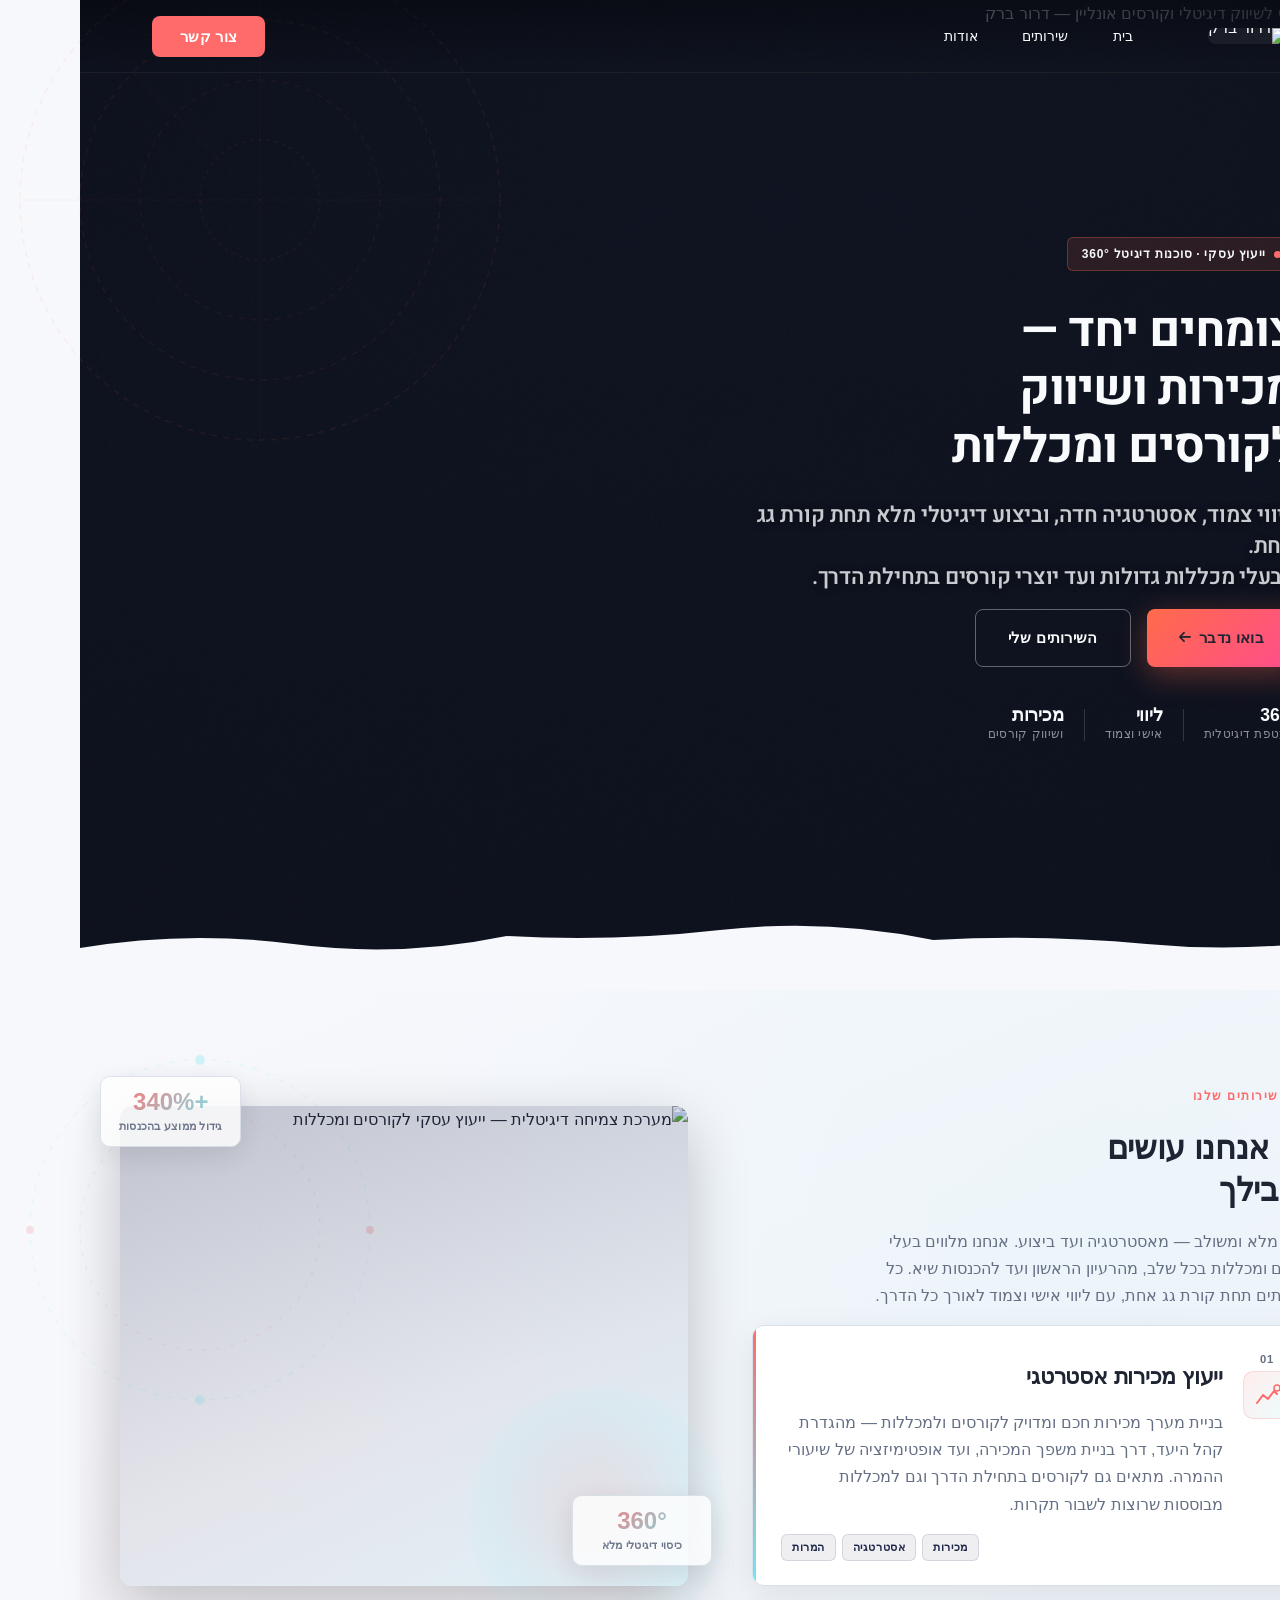
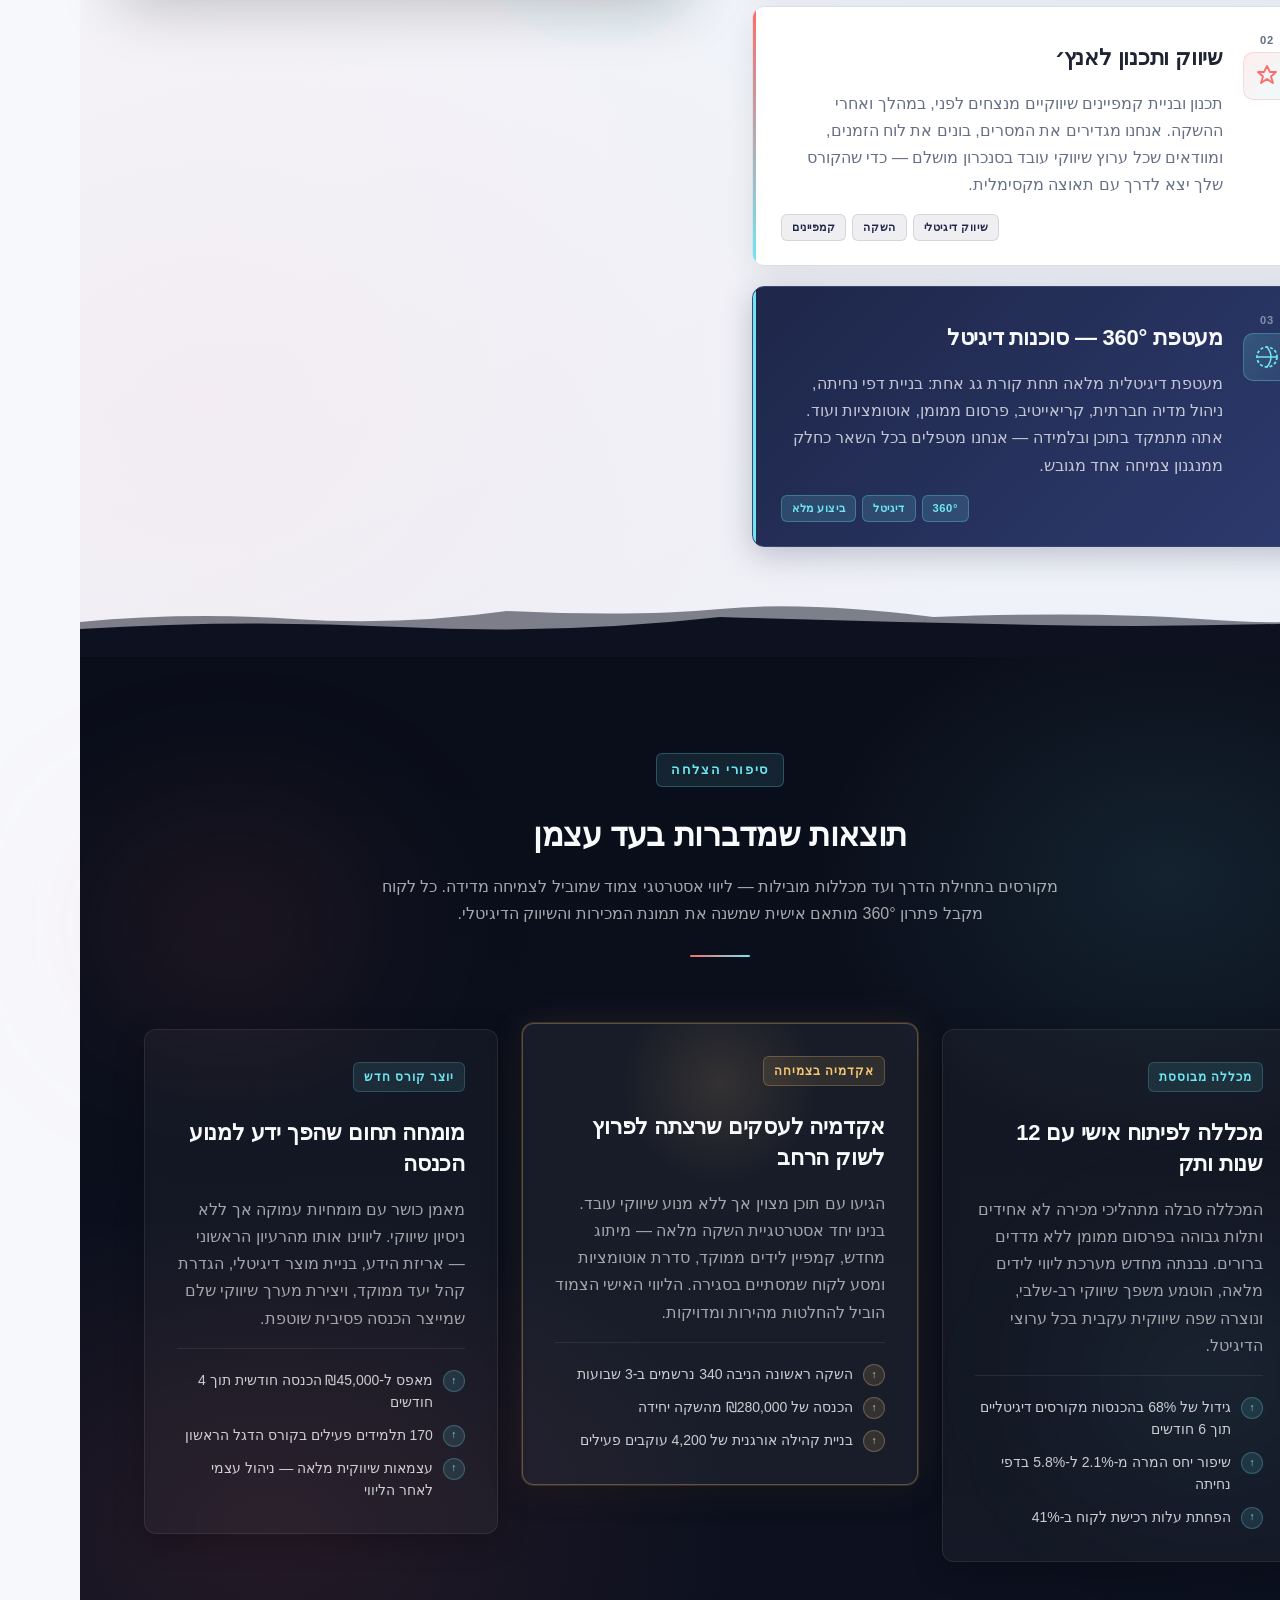
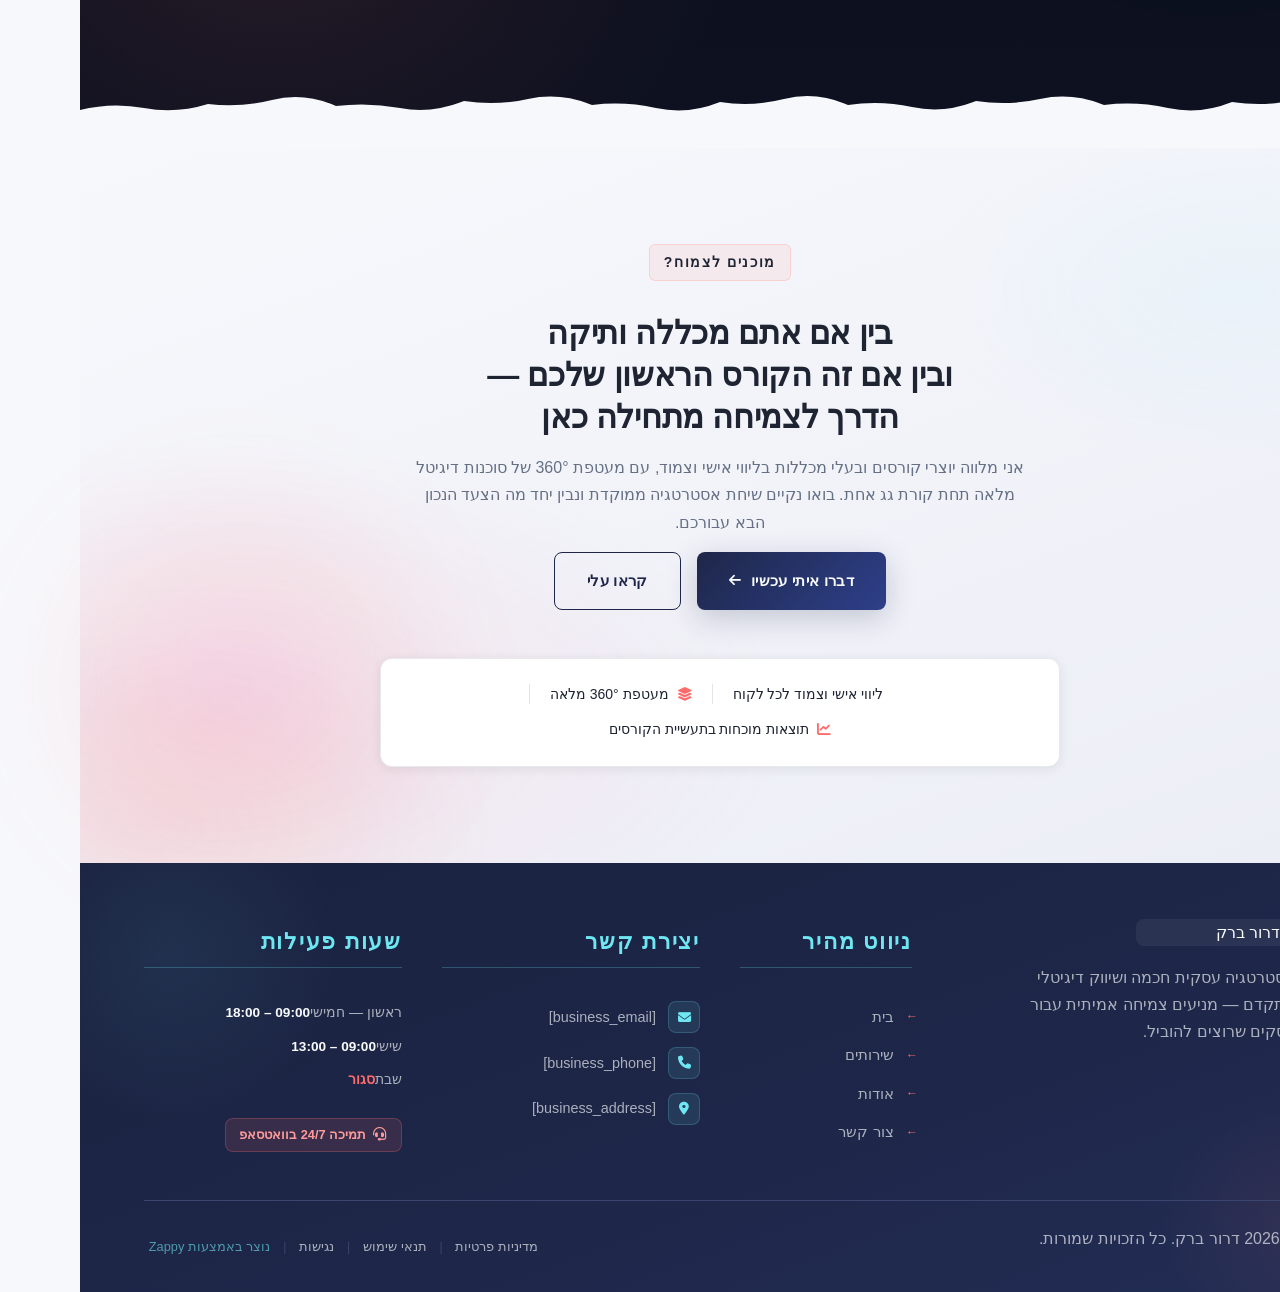
==== commit 0fb50d8d: "Incremental sync: 1 page(s) — update_image" ====
--- a/public/index.html
+++ b/public/index.html
@@ -1 +1 @@
-<!doctype html><html dir="rtl" lang="he"><head><meta charset="UTF-8"><meta content="width=device-width,initial-scale=1" name="viewport"><meta content="index, follow" name="robots"><title>digital marketing consulting agency — דרור ברק</title><meta content="A business consultant specializing in sales and marketing for the online courses and academy industry. Works with both large established colleges and new course" name="description"><meta content="digital marketing consulting agency, digital marketing for consulting firms, digital marketing agency coach, digital marketing consulting business" name="keywords"><link href="/assets/favicon.ico" rel="icon" type="image/x-icon"><link href="/assets/favicon-16x16.png" rel="icon" type="image/png" sizes="16x16"><link href="/assets/favicon-32x32.png" rel="icon" type="image/png" sizes="32x32"><link href="/assets/favicon-48x48.png" rel="icon" type="image/png" sizes="48x48"><link href="/assets/favicon-192x192.png" rel="icon" type="image/png" sizes="192x192"><link href="/assets/favicon-512x512.png" rel="icon" type="image/png" sizes="512x512"><link href="/assets/apple-touch-icon.png" rel="apple-touch-icon"><script>!function(){"use strict";var t="f8c5ae01-6910-441b-b1b3-4f71c36ecfe9",e="https://api.zappy5.com/api/analytics/track",a=18e5,n=2592e6,o=!0,i=!0,r=!0;var s=function(){var e="zappy_visitor_"+t,a=null;try{if(a=localStorage.getItem(e)){var o=JSON.parse(a),i=Date.now();if(i-o.created<n)return o.lastSeen=i,localStorage.setItem(e,JSON.stringify(o)),o.id}}catch(t){console.warn("Zappy Analytics: LocalStorage not available")}var r="zv_"+Date.now()+"_"+Math.random().toString(36).substr(2,9);try{localStorage.setItem(e,JSON.stringify({id:r,created:Date.now(),lastSeen:Date.now()}))}catch(t){}return r}(),c=function(){var e="zappy_session_"+t,n=null;try{if(n=sessionStorage.getItem(e)){var o=JSON.parse(n),i=Date.now();if(i-o.timestamp<a)return o.timestamp=i,sessionStorage.setItem(e,JSON.stringify(o)),o.id}}catch(t){console.warn("Zappy Analytics: SessionStorage not available")}var r="zs_"+Date.now()+"_"+Math.random().toString(36).substr(2,9);try{sessionStorage.setItem(e,JSON.stringify({id:r,timestamp:Date.now()}))}catch(t){}return r}();function l(a,n){n=n||{};var o={website_id:t,event_type:a,page_path:window.location.pathname,referrer:document.referrer||"direct",visitor_id:s,session_id:c,metadata:n};if(navigator.sendBeacon){var i=new Blob([JSON.stringify(o)],{type:"application/json"});navigator.sendBeacon(e,i)}else fetch(e,{method:"POST",headers:{"Content-Type":"application/json"},body:JSON.stringify(o),keepalive:!0}).catch(function(t){console.warn("Zappy Analytics: Failed to track event",t)})}o&&l("pageview",{title:document.title,url:window.location.href}),i&&document.addEventListener("click",function(t){var e=t.target;if("BUTTON"===e.tagName||e.closest("button")){var a="BUTTON"===e.tagName?e:e.closest("button");l("click",{element:"button",text:a.textContent.trim().substring(0,100),id:a.id||null,class:a.className||null})}else if("A"===e.tagName||e.closest("a")){var n="A"===e.tagName?e:e.closest("a");l("navigation",{element:"link",text:n.textContent.trim().substring(0,100),href:n.href,external:n.hostname!==window.location.hostname})}},!0),r&&document.addEventListener("submit",function(t){var e=t.target;l("form_submit",{form_id:e.id||null,form_name:e.name||null,form_action:e.action||null,form_method:e.method||"GET"})},!0);var m=Date.now();window.addEventListener("beforeunload",function(){l("page_unload",{time_on_page:Math.floor((Date.now()-m)/1e3),page_path:window.location.pathname})}),window.zappyAnalytics={track:l,getVisitorId:function(){return s},getSessionId:function(){return c}}}()</script><meta content="digital marketing consulting agency — דרור ברק" property="og:title"><meta content="A business consultant specializing in sales and marketing for the online courses and academy industry. Works with both large established colleges and new course" property="og:description"><meta content="summary_large_image" name="twitter:card"><meta content="digital marketing consulting agency — דרור ברק" name="twitter:title"><meta content="A business consultant specializing in sales and marketing for the online courses and academy industry. Works with both large established colleges and new course" name="twitter:description"><meta content="website" property="og:type"><meta content="he_IL" property="og:locale"><link href="https://cdnjs.cloudflare.com/ajax/libs/font-awesome/6.4.0/css/all.min.css" rel="stylesheet"><style>.skip-link{position:absolute;top:0;left:0;transform:translateY(-200%);padding:12px 18px;background:var(--bg-dark,#1a1a1a);color:var(--text-light,#fff);font-weight:600;border-radius:0 0 8px 0;z-index:10000}.skip-link:focus{transform:none;outline:2px solid var(--ring,#fff);outline-offset:2px}:focus-visible{outline:2px solid var(--ring,currentColor);outline-offset:3px}</style><link href="/assets/favicon.ico" rel="icon" type="image/x-icon"><link href="/assets/favicon-16x16.png" rel="icon" type="image/png" sizes="16x16"><link href="/assets/favicon-32x32.png" rel="icon" type="image/png" sizes="32x32"><link href="/assets/favicon-48x48.png" rel="icon" type="image/png" sizes="48x48"><link href="/assets/favicon-192x192.png" rel="icon" type="image/png" sizes="192x192"><link href="/assets/favicon-512x512.png" rel="icon" type="image/png" sizes="512x512"><link href="/assets/apple-touch-icon.png" rel="apple-touch-icon"><link href="https://cdn.jsdelivr.net/npm/vanilla-cookieconsent@3/dist/cookieconsent.css" rel="stylesheet"><script src="https://cdn.jsdelivr.net/npm/vanilla-cookieconsent@3/dist/cookieconsent.umd.js"></script><script src="https://cdn.jsdelivr.net/gh/mickidum/acc_toolbar/acctoolbar/acctoolbar.min.js"></script><link href="/styles.css" rel="stylesheet"><script>window.ZAPPY_WEBSITE_ID="f8c5ae01-6910-441b-b1b3-4f71c36ecfe9",window.ZAPPY_API_BASE="https://api.zappy5.com"</script><style id="zappy-dropdown-submenu-styles">#navMenu li:has(.sub-menu),.nav-menu li:has(.sub-menu),.navbar li:has(.sub-menu),nav li:has(.sub-menu){position:relative}#navMenu .sub-menu,.nav-menu .sub-menu,.navbar .sub-menu,nav .sub-menu{display:block!important;position:absolute!important;top:100%;left:0;min-width:220px;background:#fff;border-radius:8px;box-shadow:0 8px 25px rgba(0,0,0,.15);padding:8px 0;opacity:0;visibility:hidden;transform:translateY(10px);transition:all .3s ease;z-index:1000;list-style:none;pointer-events:none}#navMenu li:hover>.sub-menu,.nav-menu li:hover>.sub-menu,.navbar li:hover>.sub-menu,nav li:hover>.sub-menu{opacity:1!important;visibility:visible!important;transform:translateY(0)!important;pointer-events:auto!important}.sub-menu li{list-style:none;margin:0;padding:0}.sub-menu a{display:block!important;padding:10px 16px!important;color:var(--text-dark,#333)!important;font-weight:500;text-decoration:none;white-space:nowrap;transition:background-color .2s}.sub-menu .zappy-nav-child>a{padding-left:28px!important;font-size:.9em!important;opacity:.85!important}[dir=rtl] .sub-menu .zappy-nav-child>a,html[lang=ar] .sub-menu .zappy-nav-child>a,html[lang=he] .sub-menu .zappy-nav-child>a{padding-left:10px!important;padding-right:28px!important}.sub-menu .zappy-nav-parent>a{font-weight:600!important}.sub-menu a:hover{background-color:#f5f5f5}[dir=rtl] .nav-menu .sub-menu,[dir=rtl] .navbar .sub-menu,[dir=rtl] nav .sub-menu,html[lang=ar] .nav-menu .sub-menu,html[lang=ar] .navbar .sub-menu,html[lang=ar] nav .sub-menu,html[lang=he] .nav-menu .sub-menu,html[lang=he] .navbar .sub-menu,html[lang=he] nav .sub-menu{left:auto!important;right:0!important}.sub-menu:empty,.sub-menu:not(:has(li)):not(:has(> a)),.sub-menu:not(:has(li:not(.zappy-hidden-menu-item))):not(:has(> a)){display:none!important;opacity:0!important;visibility:hidden!important;pointer-events:none!important}li:has(.menu-group-title):hover>.sub-menu{opacity:1!important;visibility:visible!important;transform:translateY(0)!important;pointer-events:auto!important}#navMenu>li>.menu-group-title,.nav-menu>li>.menu-group-title{display:inline-block;padding:.5rem 1rem;cursor:default;user-select:none}@media (max-width:768px){#navMenu .sub-menu,.nav-menu .sub-menu,.navbar .sub-menu,nav .sub-menu{position:static!important;transform:none!important;box-shadow:none!important;background:0 0!important;max-height:0;overflow:hidden;opacity:0;visibility:hidden;transition:max-height .3s ease,opacity .3s ease;padding:0!important;border-radius:0!important}#navMenu .sub-menu.mobile-expanded,.nav-menu .sub-menu.mobile-expanded,.navbar .sub-menu.mobile-expanded{max-height:none!important;overflow-y:visible!important;opacity:1!important;visibility:visible!important;padding:8px 0 8px 16px!important}[dir=rtl] .sub-menu.mobile-expanded,html[lang=he] .sub-menu.mobile-expanded{padding:8px 16px 8px 0!important}#navMenu li:hover>.sub-menu,.nav-menu li:hover>.sub-menu,.navbar li:hover>.sub-menu,nav li:hover>.sub-menu{opacity:0;visibility:hidden;pointer-events:none}#navMenu li>.sub-menu.mobile-expanded,.nav-menu li>.sub-menu.mobile-expanded,.navbar li>.sub-menu.mobile-expanded,nav li>.sub-menu.mobile-expanded{opacity:1!important;visibility:visible!important;pointer-events:auto!important}#navMenu li:has(.sub-menu),.nav-menu li:has(.sub-menu),.navbar li:has(.sub-menu),nav li:has(.sub-menu){display:flex!important;flex-wrap:wrap!important;align-items:center!important;position:relative!important;min-height:44px!important}#navMenu li:has(.sub-menu)>a,.nav-menu li:has(.sub-menu)>a,.navbar li:has(.sub-menu)>a,nav li:has(.sub-menu)>a{flex:1!important;min-width:0!important}#navMenu li:has(.sub-menu)>.menu-group-title,.nav-menu li:has(.sub-menu)>.menu-group-title,.navbar li:has(.sub-menu)>.menu-group-title,nav li:has(.sub-menu)>.menu-group-title{flex:1!important;min-width:0!important;padding:0!important;line-height:inherit!important}#navMenu li:has(.sub-menu)>.sub-menu,.nav-menu li:has(.sub-menu)>.sub-menu,.navbar li:has(.sub-menu)>.sub-menu,nav li:has(.sub-menu)>.sub-menu{flex-basis:100%!important;width:100%!important}#navMenu li:has(.sub-menu)>a [class*=arrow],#navMenu li:has(.sub-menu)>a [class*=chevron],.nav-menu li:has(.sub-menu)>a .fa-angle-down,.nav-menu li:has(.sub-menu)>a .fa-chevron-down,.nav-menu li:has(.sub-menu)>a [class*=arrow],.nav-menu li:has(.sub-menu)>a [class*=chevron],nav li:has(.sub-menu)>a [class*=arrow],nav li:has(.sub-menu)>a [class*=chevron]{display:none!important;visibility:hidden!important}.mobile-submenu-toggle{display:flex!important;align-items:center!important;justify-content:center!important;width:44px!important;height:auto!important;background:0 0!important;border:none!important;cursor:pointer!important;color:var(--text-light)!important;position:static!important;flex-shrink:0!important;align-self:stretch!important;z-index:2!important;padding:0!important;margin:0!important}.mobile-submenu-toggle::after{content:''!important;width:0!important;height:0!important;border-left:6px solid transparent!important;border-right:6px solid transparent!important;border-top:7px solid currentColor!important;transition:transform .3s ease!important}.mobile-submenu-toggle.expanded::after{transform:rotate(180deg)!important}.sub-menu a{padding:10px 0!important;display:block!important;color:var(--text-light)!important;white-space:normal!important}.sub-menu .zappy-nav-child>a{padding-left:28px!important;font-size:.9em!important;opacity:.85!important}[dir=rtl] .sub-menu .zappy-nav-child>a,html[lang=ar] .sub-menu .zappy-nav-child>a,html[lang=he] .sub-menu .zappy-nav-child>a{padding-left:0!important;padding-right:28px!important}.sub-menu .zappy-nav-parent>a{font-weight:600!important}#navMenu.active,.nav-menu.active{max-width:100vw!important;overflow-x:hidden!important;box-sizing:border-box!important}.navbar .sub-menu li a,.zappy-products-dropdown .sub-menu a,nav.navbar .sub-menu li a{color:var(--text-light)!important}}@media (min-width:769px){.mobile-submenu-toggle{display:none!important}}</style><style id="zappy-widget-visibility">html[dir=rtl] .whatsapp-float{right:20px!important;left:auto!important}html:not([dir]) .whatsapp-float,html[dir=ltr] .whatsapp-float{left:20px!important;right:auto!important}html[dir=rtl] #mic-access-tool-general-button,html[dir=rtl] #mic-init-access-tool #mic-access-tool-general-button,html[dir=rtl] #mic-init-access-tool .mic-access-tool-general-button,html[dir=rtl] ._access-icon,html[dir=rtl] .mic-access-tool-general-button{left:20px!important;right:auto!important}html:not([dir]) #mic-access-tool-general-button,html:not([dir]) #mic-init-access-tool #mic-access-tool-general-button,html:not([dir]) #mic-init-access-tool .mic-access-tool-general-button,html:not([dir]) ._access-icon,html:not([dir]) .mic-access-tool-general-button,html[dir=ltr] #mic-access-tool-general-button,html[dir=ltr] #mic-init-access-tool #mic-access-tool-general-button,html[dir=ltr] #mic-init-access-tool .mic-access-tool-general-button,html[dir=ltr] ._access-icon,html[dir=ltr] .mic-access-tool-general-button{right:20px!important;left:auto!important}@media (max-width:768px){.whatsapp-float{display:flex!important}}@media (min-width:769px){.whatsapp-float{display:flex!important}}@media (max-width:768px){#mic-access-tool-general-button,#mic-init-access-tool #mic-access-tool-general-button,#mic-init-access-tool .mic-access-tool-general-button,._access-icon,.mic-access-tool-general-button{display:flex!important;visibility:visible!important;opacity:1!important;pointer-events:auto!important}#mic-access-tool-box.opened-mic-access-tool,#mic-init-access-tool #mic-access-tool-box.opened-mic-access-tool,.mic-access-tool-box.opened-mic-access-tool{visibility:visible!important;opacity:1!important;pointer-events:auto!important}}@media (min-width:769px){#mic-access-tool-general-button,#mic-init-access-tool #mic-access-tool-general-button,#mic-init-access-tool .mic-access-tool-general-button,._access-icon,.mic-access-tool-general-button{display:flex!important;visibility:visible!important;opacity:1!important;pointer-events:auto!important}#mic-access-tool-box.opened-mic-access-tool,#mic-init-access-tool #mic-access-tool-box.opened-mic-access-tool,.mic-access-tool-box.opened-mic-access-tool{visibility:visible!important;opacity:1!important;pointer-events:auto!important}}</style></head><body><a href="#main" class="skip-link">דלג לתוכן הראשי</a><nav class="navbar" dir="rtl"><button aria-label="Menu" class="mobile-toggle" id="mobileToggle"><svg viewBox="0 0 24 24" fill="none" height="24" width="24" class="hamburger-icon"><path d="M3 12h18M3 6h18M3 18h18" stroke="currentColor" stroke-width="2" stroke-linecap="round"></path></svg> <svg viewBox="0 0 24 24" fill="none" height="24" width="24" class="close-icon" style="display:none"><path d="M18 6L6 18M6 6l12 12" stroke="currentColor" stroke-width="2" stroke-linecap="round"></path></svg></button> <button aria-label="Call" class="phone-header-btn" data-phone=""><svg viewBox="0 0 24 24" fill="currentColor" height="20" width="20"><path d="M22 16.92v3a2 2 0 0 1-2.18 2 19.79 19.79 0 0 1-8.63-3.07 19.5 19.5 0 0 1-6-6 19.79 19.79 0 0 1-3.07-8.67A2 2 0 0 1 4.11 2h3a2 2 0 0 1 2 1.72 12.84 12.84 0 0 0 .7 2.81 2 2 0 0 1-.45 2.11L8.09 9.91a16 16 0 0 0 6 6l1.27-1.27a2 2 0 0 1 2.11-.45 12.84 12.84 0 0 0 2.81.7A2 2 0 0 1 22 16.92z"></path></svg></button><div class="nav-container"><div class="nav-right-group"><div class="nav-brand"><a href="/" class="logo-link"><img alt="דרור ברק" src="/assets/site-----image-1.webp" class="logo"></a></div><ul class="nav-menu" id="navMenu"><li><a href="/">בית</a></li><li><a href="/services">שירותים</a></li><li><a href="/about">אודות</a></li></ul></div><div class="nav-cta-container"><a href="/contact" class="nav-cta-btn">צור קשר</a></div></div></nav><script>window.addEventListener("load",function(){const e=document.querySelector(".navbar, nav, header");if(!e)return void console.log("[Navbar] Navbar element not found");let t=document.getElementById("mobileToggle")||document.querySelector(".mobile-toggle")||document.querySelector(".hamburger")||document.querySelector(".hamburger-menu")||document.querySelector(".menu-toggle")||document.querySelector(".burger-menu")||document.querySelector('[aria-label="Menu"]')||document.querySelector('[aria-label="תפריט"]');const n=document.querySelector(".phone-header-btn"),o=window.getComputedStyle(e);let r=o.backgroundColor;if(console.log("[Navbar] Initial navbar background:",r),"transparent"===r||"rgba(0, 0, 0, 0)"===r||r.startsWith("rgba")&&r.includes(", 0)")){const e=o.backgroundImage;if(e&&"none"!==e)console.log("[Navbar] Navbar has background image/gradient, using dark text"),r="rgb(240, 240, 240)";else{const e=window.getComputedStyle(document.body).backgroundColor;console.log("[Navbar] Navbar transparent, using body background:",e),r=e}}const a=r.match(/\d+/g);if(a&&a.length>=3){const e=(.299*parseInt(a[0])+.587*parseInt(a[1])+.114*parseInt(a[2]))/255;console.log("[Navbar] Mobile button colors preserved from Claude CSS (luminance:",e.toFixed(2)+")");const o=document.createElement("style");o.id="zappy-mobile-nav-fix";document.documentElement.lang;document.documentElement.dir,o.textContent='\n        /* Hide mobile buttons on desktop, show only on mobile */\n        @media (min-width: 769px) {\n          .mobile-toggle,\n          .phone-header-btn {\n            display: none !important;\n          }\n        }\n        \n        /* Show and position mobile buttons correctly on mobile */\n        @media (max-width: 768px) {\n          .navbar,\n          nav.navbar {\n            min-height: 70px !important;\n          }\n\n          .mobile-toggle,\n          .phone-header-btn {\n            position: absolute !important;\n            top: 0 !important;\n            bottom: 0 !important;\n            margin-top: auto !important;\n            margin-bottom: auto !important;\n            transform: none !important;\n            z-index: 1001 !important;\n            display: flex !important;\n            align-items: center !important;\n            justify-content: center !important;\n            width: 36px !important;\n            height: 36px !important;\n            border-radius: 50% !important;\n            border: none !important;\n            cursor: pointer !important;\n            padding: 6px !important;\n            background: none !important;\n            color: var(--nav-text, var(--text-light)) !important;\n            touch-action: manipulation !important;\n            -webkit-tap-highlight-color: transparent !important;\n          }\n\n          html[data-zappy-site-type="ecommerce"] .phone-header-btn,\n          body[data-zappy-site-type="ecommerce"] .phone-header-btn,\n          html[data-zappy-site-type="ecommerce"] header .phone-header-btn,\n          html[data-zappy-site-type="ecommerce"] nav .phone-header-btn {\n            display: none !important;\n            visibility: hidden !important;\n            width: 0 !important;\n            height: 0 !important;\n            min-width: 0 !important;\n            overflow: hidden !important;\n          }\n          \n          /* LTR positioning (default): hamburger LEFT, phone RIGHT */\n          html:not([dir="rtl"]):not([lang="he"]):not([lang="ar"]) .mobile-toggle,\n          html[dir="ltr"] .mobile-toggle {\n            left: 12px !important;\n            right: auto !important;\n          }\n          html:not([dir="rtl"]):not([lang="he"]):not([lang="ar"]) .phone-header-btn,\n          html[dir="ltr"] .phone-header-btn {\n            right: 12px !important;\n            left: auto !important;\n          }\n          \n          /* RTL positioning: hamburger RIGHT, phone LEFT */\n          html[dir="rtl"] .mobile-toggle,\n          html[lang="he"] .mobile-toggle,\n          html[lang="ar"] .mobile-toggle {\n            right: 12px !important;\n            left: auto !important;\n          }\n          html[dir="rtl"] .phone-header-btn,\n          html[lang="he"] .phone-header-btn,\n          html[lang="ar"] .phone-header-btn {\n            left: 12px !important;\n            right: auto !important;\n          }\n          \n          /* CRITICAL: Ensure nav-container has min-height on mobile */\n          /* All children are positioned absolutely/fixed on mobile, so height:auto collapses to 0 */\n          .nav-container {\n            min-height: 70px !important;\n            position: relative !important;\n          }\n          \n          /* Ensure SVG icons are properly sized and inherit color */\n          .mobile-toggle svg,\n          .phone-header-btn svg {\n            width: 24px !important;\n            height: 24px !important;\n            /* Don\'t force display - let JavaScript control hamburger/close toggle */\n          }\n          \n          /* Reset nav-cta-container on mobile - remove desktop box-shadow/padding */\n          /* that creates a visible ghost box when CTA button is hidden */\n          .nav-cta-container {\n            box-shadow: none !important;\n            padding: 0 !important;\n          }\n          \n          /* Hide nav-cta-container entirely on mobile when there\'s no lang-switcher */\n          /* (only the CTA button is inside, and it\'s hidden on mobile) */\n          .nav-cta-container:not(:has(.lang-switcher)) {\n            display: none !important;\n          }\n          \n          /* CRITICAL: Prevent hero image fade gradient from bleeding over headline text */\n          /* The .image-fade-gradient has bottom: -30px (extends below parent) */\n          /* On mobile stacked layout, this overlaps the h1 text below the image */\n          .hero-image-column {\n            overflow: hidden !important;\n          }\n          .image-fade-gradient {\n            bottom: 0 !important;\n          }\n          \n          /* Hide desktop language switcher on mobile - hamburger menu handles it */\n          /* High specificity to override stored CSS */\n          .lang-switcher,\n          .nav-cta-container .lang-switcher,\n          .nav-container .lang-switcher,\n          .navbar .lang-switcher,\n          .navbar .nav-cta-container .lang-switcher {\n            display: none !important;\n          }\n        }\n      ';const r=document.getElementById("zappy-mobile-nav-fix");r&&r.remove(),document.head.appendChild(o),console.log("[Navbar] Critical CSS injected for mobile nav positioning");const i=window.innerWidth<=768;if(t){const e=t.querySelector(".hamburger-icon"),n=t.querySelector(".close-icon");e&&(e.style.setProperty("width","24px","important"),e.style.setProperty("height","24px","important"),e.style.setProperty("display","block","important")),n&&(n.style.setProperty("width","24px","important"),n.style.setProperty("height","24px","important"),n.style.setProperty("display","none","important")),i?(t.style.setProperty("position","absolute","important"),t.style.setProperty("top","0","important"),t.style.setProperty("bottom","0","important"),t.style.setProperty("margin-top","auto","important"),t.style.setProperty("margin-bottom","auto","important"),t.style.setProperty("transform","none","important"),t.style.setProperty("z-index","1001","important"),t.style.removeProperty("left"),t.style.removeProperty("right"),console.log("[Navbar] Mobile toggle positioning applied (mobile viewport)")):(t.style.removeProperty("position"),t.style.removeProperty("top"),t.style.removeProperty("transform"),t.style.removeProperty("z-index"),t.style.removeProperty("left"),t.style.removeProperty("right"),console.log("[Navbar] Desktop viewport - cleared mobile toggle inline positioning"))}if(n){const e=n.querySelector("svg");e&&(e.style.width="24px",e.style.height="24px",e.setAttribute("width","24"),e.setAttribute("height","24")),i?(n.style.setProperty("position","absolute","important"),n.style.setProperty("top","0","important"),n.style.setProperty("bottom","0","important"),n.style.setProperty("margin-top","auto","important"),n.style.setProperty("margin-bottom","auto","important"),n.style.setProperty("transform","none","important"),n.style.setProperty("z-index","1001","important"),n.style.removeProperty("left"),n.style.removeProperty("right"),console.log("[Navbar] Phone button positioning applied (mobile viewport)")):(n.style.removeProperty("position"),n.style.removeProperty("top"),n.style.removeProperty("transform"),n.style.removeProperty("z-index"),n.style.removeProperty("left"),n.style.removeProperty("right"),console.log("[Navbar] Desktop viewport - cleared phone button inline positioning"))}}else console.log("[Navbar] Could not parse background color:",r);t=document.getElementById("mobileToggle")||document.querySelector(".mobile-toggle")||document.querySelector(".hamburger")||document.querySelector(".hamburger-menu")||document.querySelector(".menu-toggle")||document.querySelector(".burger-menu")||document.querySelector('[aria-label="Menu"]')||document.querySelector('[aria-label="תפריט"]');const i=document.getElementById("navMenu")||document.querySelector(".nav-menu")||document.querySelector(".nav-links")||document.querySelector("nav ul:not(.submenu)");if(!t||!i)return void console.log("[Navbar] Mobile toggle or menu not found:",{toggle:!!t,menu:!!i});i.id||(i.id="navMenu"),console.log("[Navbar] Initializing mobile menu...");const l=t.cloneNode(!0);t.parentNode.replaceChild(l,t);var s=0;function p(e){var t=Date.now();t-s<300||(s=t,function(e){e.preventDefault(),e.stopPropagation();const t=l.querySelector(".hamburger-icon"),n=l.querySelector(".close-icon");i.classList.contains("active")?(i.classList.remove("active"),t&&t.style.setProperty("display","block","important"),n&&n.style.setProperty("display","none","important"),document.body.style.overflow="",console.log("[Navbar] Menu closed")):(i.classList.add("active"),t&&t.style.setProperty("display","none","important"),n&&n.style.setProperty("display","block","important"),document.body.style.overflow="hidden",console.log("[Navbar] Menu opened"))}(e))}l.addEventListener("click",p),l.addEventListener("touchend",p),i.querySelectorAll("a").forEach(function(e){e.addEventListener("click",function(){if("#"===this.getAttribute("href"))return;const e=l.querySelector(".hamburger-icon"),t=l.querySelector(".close-icon");i.classList.remove("active"),e&&e.style.setProperty("display","block","important"),t&&t.style.setProperty("display","none","important"),document.body.style.overflow="",console.log("[Navbar] Menu closed (link clicked)")})});var m=i.querySelectorAll(".dropdown-toggle");m.forEach(function(e){e.addEventListener("click",function(e){e.preventDefault(),e.stopPropagation();var t=this.closest(".nav-dropdown");t&&(t.parentNode.querySelectorAll(".nav-dropdown.open").forEach(function(e){e!==t&&e.classList.remove("open")}),t.classList.toggle("open"),console.log("[Navbar] Dropdown toggled:",t.classList.contains("open")?"open":"closed"))})}),document.addEventListener("click",function(e){e.target.closest(".nav-dropdown")||document.querySelectorAll(".nav-dropdown.open").forEach(function(e){e.classList.remove("open")})}),console.log("[Navbar] Dropdown handlers initialized for "+m.length+" dropdowns"),n&&n.addEventListener("click",function(){const e=document.querySelectorAll('a[href^="tel:"]'),t=e.length>0?e[0].getAttribute("href").replace("tel:",""):"[business_phone]";window.location.href="tel:"+t,console.log("[Navbar] Phone button clicked")}),console.log("[Navbar] Mobile menu initialized successfully")})</script><main id="main"><section class="index-hero-section" data-band-index="0" data-layout-spec="בית-hero" dir="rtl" data-hero-type="fullscreen-scrim"><div class="index-hero-bg"><img alt="יועץ עסקי לשיווק דיגיטלי וקורסים אונליין — דרור ברק" src="/assets/site-index-hero-image-1.webp" data-context="Premium business consulting scene for an Israeli digital marketing consultant specializing in online courses and academies. A sophisticated professional workspace with a large monitor displaying course analytics dashboards and growth funnels, surrounded by strategic planning boards with sticky notes and growth charts. Deep indigo and navy color tones with warm accent lighting. The scene communicates strategic expertise, audience growth, and digital execution — cinematic quality, editorial mood, not generic corporate stock." data-placeholder="index-hero-image-1" height="900" loading="eager" width="1440" data-hero-bg="true" fetchpriority="high"></div><div class="index-hero-scrim" aria-hidden="true"></div><div class="index-hero-grain" aria-hidden="true"></div><div class="index-hero-radar" aria-hidden="true"><svg viewBox="0 0 520 520" fill="none" xmlns="http://www.w3.org/2000/svg" aria-hidden="true" data-no-icon-edit="true"><circle cx="260" cy="260" r="240" stroke="rgba(255,107,74,0.14)" stroke-width="1.5" stroke-dasharray="6 6"></circle><circle cx="260" cy="260" r="180" stroke="rgba(255,107,74,0.12)" stroke-width="1.5" stroke-dasharray="6 6"></circle><circle cx="260" cy="260" r="120" stroke="rgba(255,107,74,0.10)" stroke-width="1.5" stroke-dasharray="6 6"></circle><circle cx="260" cy="260" r="60" stroke="rgba(255,107,74,0.10)" stroke-width="1.5" stroke-dasharray="4 4"></circle><line stroke="rgba(255,107,74,0.08)" stroke-width="1" x1="260" x2="260" y1="20" y2="500"></line><line stroke="rgba(255,107,74,0.08)" stroke-width="1" x1="20" x2="500" y1="260" y2="260"></line><line stroke="rgba(255,107,74,0.06)" stroke-width="1" x1="76" x2="444" y1="76" y2="444"></line><line stroke="rgba(255,107,74,0.06)" stroke-width="1" x1="444" x2="76" y1="76" y2="444"></line></svg></div><div class="index-hero-container"><div class="index-hero-content"><div class="index-hero-badge"><span class="index-hero-badge-dot"></span> <span>ייעוץ עסקי · סוכנות דיגיטל 360°</span></div><h1 class="index-hero-h1">צומחים יחד —<br>מכירות ושיווק<br>לקורסים ומכללות</h1><h3 class="index-hero-subtitle">ליווי צמוד, אסטרטגיה חדה, וביצוע דיגיטלי מלא תחת קורת גג אחת.<br class="index-hero-br-desktop">מבעלי מכללות גדולות ועד יוצרי קורסים בתחילת הדרך.</h3><div class="index-hero-ctas"><a href="/contact" class="index-hero-btn-primary"><span>בואו נדבר</span> <i class="fa-arrow-left fa" aria-hidden="true"></i> </a><a href="/services" class="index-hero-btn-secondary"><span>השירותים שלי</span></a></div><div class="index-hero-trust"><div class="index-hero-trust-item"><span class="index-hero-trust-num">360°</span> <span class="index-hero-trust-label">מעטפת דיגיטלית</span></div><div class="index-hero-trust-divider" aria-hidden="true"></div><div class="index-hero-trust-item"><span class="index-hero-trust-num">ליווי</span> <span class="index-hero-trust-label">אישי וצמוד</span></div><div class="index-hero-trust-divider" aria-hidden="true"></div><div class="index-hero-trust-item"><span class="index-hero-trust-num">מכירות</span> <span class="index-hero-trust-label">ושיווק קורסים</span></div></div></div></div><div class="index-hero-divider-wrapper"><svg viewBox="0 0 1440 90" xmlns="http://www.w3.org/2000/svg" aria-hidden="true" data-no-icon-edit="true" preserveAspectRatio="none"><path d="M0,90 L0,48 Q120,30 240,44 T480,36 Q600,42 720,30 T960,40 Q1080,34 1200,44 T1440,36 L1440,90 Z" fill="var(--bg-light)"></path></svg></div></section><section class="index-services-section" data-band-index="1" data-layout-spec="בית-services" dir="rtl"><div class="index-services-orbit" aria-hidden="true"><svg viewBox="0 0 360 360" fill="none" xmlns="http://www.w3.org/2000/svg" aria-hidden="true" data-no-icon-edit="true"><circle cx="180" cy="180" r="170" stroke="rgba(110,231,242,0.18)" stroke-width="1.5" stroke-dasharray="6 8"></circle><circle cx="180" cy="180" r="120" stroke="rgba(255,107,107,0.14)" stroke-width="1.5" stroke-dasharray="4 10"></circle><circle cx="180" cy="180" r="60" stroke="rgba(110,231,242,0.1)" stroke-width="1" stroke-dasharray="3 8"></circle><circle cx="180" cy="10" r="5" fill="rgba(110,231,242,0.4)"></circle><circle cx="350" cy="180" r="4" fill="rgba(255,107,107,0.35)"></circle><circle cx="180" cy="350" r="5" fill="rgba(110,231,242,0.3)"></circle><circle cx="10" cy="180" r="4" fill="rgba(255,107,107,0.25)"></circle></svg></div><div class="index-services-container"><div class="index-services-grid"><div class="index-services-content"><div class="index-services-label">השירותים שלנו</div><h2 class="index-services-heading">מה אנחנו עושים<br>בשבילך</h2><p class="index-services-intro">פתרון מלא ומשולב — מאסטרטגיה ועד ביצוע. אנחנו מלווים בעלי קורסים ומכללות בכל שלב, מהרעיון הראשון ועד להכנסות שיא. כל השירותים תחת קורת גג אחת, עם ליווי אישי וצמוד לאורך כל הדרך.</p><div class="index-services-cards"><article class="index-services-card"><div class="index-services-card-icon-wrap"><span class="index-services-card-number">01</span><div class="index-services-card-icon"><svg viewBox="0 0 28 28" fill="none" height="28" width="28" data-element-type="icon" data-icon-type="svg" xmlns="http://www.w3.org/2000/svg"><path d="M4 22L10 14L15 18L21 10L24 13" stroke="currentColor" stroke-width="2" stroke-linecap="round" stroke-linejoin="round"></path><circle cx="24" cy="7" r="3" stroke="currentColor" stroke-width="1.5"></circle></svg></div></div><div class="index-services-card-body"><h3 class="index-services-card-title">ייעוץ מכירות אסטרטגי</h3><p class="index-services-card-desc">בניית מערך מכירות חכם ומדויק לקורסים ולמכללות — מהגדרת קהל היעד, דרך בניית משפך המכירה, ועד אופטימיזציה של שיעורי ההמרה. מתאים גם לקורסים בתחילת הדרך וגם למכללות מבוססות שרוצות לשבור תקרות.</p><div class="index-services-card-tags"><span class="index-services-tag">מכירות</span> <span class="index-services-tag">אסטרטגיה</span> <span class="index-services-tag">המרות</span></div></div></article><article class="index-services-card"><div class="index-services-card-icon-wrap"><span class="index-services-card-number">02</span><div class="index-services-card-icon"><svg viewBox="0 0 28 28" fill="none" height="28" width="28" data-element-type="icon" data-icon-type="svg" xmlns="http://www.w3.org/2000/svg"><path d="M14 4L17 10H23L18 14.5L20 21L14 17L8 21L10 14.5L5 10H11L14 4Z" stroke="currentColor" stroke-width="1.8" stroke-linejoin="round"></path></svg></div></div><div class="index-services-card-body"><h3 class="index-services-card-title">שיווק ותכנון לאנץ׳</h3><p class="index-services-card-desc">תכנון ובניית קמפיינים שיווקיים מנצחים לפני, במהלך ואחרי ההשקה. אנחנו מגדירים את המסרים, בונים את לוח הזמנים, ומוודאים שכל ערוץ שיווקי עובד בסנכרון מושלם — כדי שהקורס שלך יצא לדרך עם תאוצה מקסימלית.</p><div class="index-services-card-tags"><span class="index-services-tag">שיווק דיגיטלי</span> <span class="index-services-tag">השקה</span> <span class="index-services-tag">קמפיינים</span></div></div></article><article class="index-services-card index-services-card--accent"><div class="index-services-card-icon-wrap"><span class="index-services-card-number">03</span><div class="index-services-card-icon index-services-card-icon--accent"><svg viewBox="0 0 28 28" fill="none" height="28" width="28" data-element-type="icon" data-icon-type="svg" xmlns="http://www.w3.org/2000/svg"><circle cx="14" cy="14" r="10" stroke="currentColor" stroke-width="1.8" stroke-dasharray="3 2"></circle><path d="M14 4C14 4 18 9 18 14C18 19 14 24 14 24" stroke="currentColor" stroke-width="1.5"></path><path d="M4 14H24" stroke="currentColor" stroke-width="1.5"></path></svg></div></div><div class="index-services-card-body"><h3 class="index-services-card-title">מעטפת 360° — סוכנות דיגיטל</h3><p class="index-services-card-desc">מעטפת דיגיטלית מלאה תחת קורת גג אחת: בניית דפי נחיתה, ניהול מדיה חברתית, קריאייטיב, פרסום ממומן, אוטומציות ועוד. אתה מתמקד בתוכן ובלמידה — אנחנו מטפלים בכל השאר כחלק ממנגנון צמיחה אחד מגובש.</p><div class="index-services-card-tags"><span class="index-services-tag index-services-tag--accent">360°</span> <span class="index-services-tag index-services-tag--accent">דיגיטל</span> <span class="index-services-tag index-services-tag--accent">ביצוע מלא</span></div></div></article></div></div><div class="index-services-visual"><div class="index-services-metric index-services-metric--top"><div class="index-services-metric-value">+340%</div><div class="index-services-metric-label">גידול ממוצע בהכנסות</div></div><div class="index-services-image-panel"><img alt="מערכת צמיחה דיגיטלית — ייעוץ עסקי לקורסים ומכללות" src="/assets/site-index-services-image-1.webp" data-context="Abstract growth system visualization for a business consulting and digital marketing agency specializing in online courses. Shows interconnected nodes, upward growth arrows, funnel diagrams, and digital ecosystem elements in deep indigo and coral-aqua tones. Premium editorial illustration style, clean and strategic, conveying 360-degree digital execution and measurable business growth." data-placeholder="index-services-image-1" height="680" loading="lazy" width="600" decoding="async"><div class="index-services-image-overlay" aria-hidden="true"></div></div><div class="index-services-metric index-services-metric--bottom"><div class="index-services-metric-value">360°</div><div class="index-services-metric-label">כיסוי דיגיטלי מלא</div></div><div class="index-services-blob" aria-hidden="true"></div></div></div></div><div class="index-services-divider-wrapper"><svg viewBox="0 0 1200 90" xmlns="http://www.w3.org/2000/svg" aria-hidden="true" data-no-icon-edit="true" preserveAspectRatio="none"><defs><linearGradient id="ribbonGrad" x1="0" x2="1" y1="0" y2="0"><stop offset="0%" stop-color="#FF6B6B" stop-opacity="0.7"></stop><stop offset="50%" stop-color="#c084fc" stop-opacity="0.5"></stop><stop offset="100%" stop-color="#6EE7F2" stop-opacity="0.6"></stop></linearGradient></defs><path d="M0,90 L0,55 Q100,45 200,52 T400,44 Q520,50 600,42 T800,50 Q950,44 1050,52 T1200,48 L1200,90 Z" fill="#0D1120" opacity="0.5"></path><path d="M0,90 L0,62 Q150,52 300,60 T600,50 Q750,55 900,58 T1200,54 L1200,90 Z" fill="#0D1120"></path></svg></div></section><section class="index-case-studies-section" data-band-index="2" data-layout-spec="בית-case-studies" dir="rtl"><div class="cs-grain-overlay" aria-hidden="true"></div><div class="cs-glow cs-glow-coral" aria-hidden="true"></div><div class="cs-glow cs-glow-aqua" aria-hidden="true"></div><div class="cs-container"><div class="cs-intro"><span class="cs-eyebrow">סיפורי הצלחה</span><h2 class="cs-heading">תוצאות שמדברות בעד עצמן</h2><p class="cs-subtext">מקורסים בתחילת הדרך ועד מכללות מובילות — ליווי אסטרטגי צמוד שמוביל לצמיחה מדידה. כל לקוח מקבל פתרון 360° מותאם אישית שמשנה את תמונת המכירות והשיווק הדיגיטלי.</p></div><div class="cs-grid"><article class="cs-card cs-card-outer"><div class="cs-card-tag">מכללה מבוססת</div><h3 class="cs-card-title">מכללה לפיתוח אישי עם 12 שנות ותק</h3><p class="cs-card-narrative">המכללה סבלה מתהליכי מכירה לא אחידים ותלות גבוהה בפרסום ממומן ללא מדדים ברורים. נבנתה מחדש מערכת ליווי לידים מלאה, הוטמע משפך שיווקי רב-שלבי, ונוצרה שפה שיווקית עקבית בכל ערוצי הדיגיטל.</p><ul class="cs-outcomes"><li><span class="cs-bullet" aria-hidden="true">↑</span>גידול של 68% בהכנסות מקורסים דיגיטליים תוך 6 חודשים</li><li><span class="cs-bullet" aria-hidden="true">↑</span>שיפור יחס המרה מ-2.1% ל-5.8% בדפי נחיתה</li><li><span class="cs-bullet" aria-hidden="true">↑</span>הפחתת עלות רכישת לקוח ב-41%</li></ul></article><article class="cs-card cs-card-center"><div class="cs-card-tag cs-tag-featured">אקדמיה בצמיחה</div><div class="cs-center-glow" aria-hidden="true"></div><h3 class="cs-card-title">אקדמיה לעסקים שרצתה לפרוץ לשוק הרחב</h3><p class="cs-card-narrative">הגיעו עם תוכן מצוין אך ללא מנוע שיווקי עובד. בנינו יחד אסטרטגיית השקה מלאה — מיתוג מחדש, קמפיין לידים ממוקד, סדרת אוטומציות ומסע לקוח שמסתיים בסגירה. הליווי האישי הצמוד הוביל להחלטות מהירות ומדויקות.</p><ul class="cs-outcomes"><li><span class="cs-bullet cs-bullet-gold" aria-hidden="true">↑</span>השקה ראשונה הניבה 340 נרשמים ב-3 שבועות</li><li><span class="cs-bullet cs-bullet-gold" aria-hidden="true">↑</span>הכנסה של ₪280,000 מהשקה יחידה</li><li><span class="cs-bullet cs-bullet-gold" aria-hidden="true">↑</span>בניית קהילה אורגנית של 4,200 עוקבים פעילים</li></ul></article><article class="cs-card cs-card-outer"><div class="cs-card-tag">יוצר קורס חדש</div><h3 class="cs-card-title">מומחה תחום שהפך ידע למנוע הכנסה</h3><p class="cs-card-narrative">מאמן כושר עם מומחיות עמוקה אך ללא ניסיון שיווקי. ליווינו אותו מהרעיון הראשוני — אריזת הידע, בניית מוצר דיגיטלי, הגדרת קהל יעד ממוקד, ויצירת מערך שיווקי שלם שמייצר הכנסה פסיבית שוטפת.</p><ul class="cs-outcomes"><li><span class="cs-bullet" aria-hidden="true">↑</span>מאפס ל-₪45,000 הכנסה חודשית תוך 4 חודשים</li><li><span class="cs-bullet" aria-hidden="true">↑</span>170 תלמידים פעילים בקורס הדגל הראשון</li><li><span class="cs-bullet" aria-hidden="true">↑</span>עצמאות שיווקית מלאה — ניהול עצמי לאחר הליווי</li></ul></article></div></div><div class="cs-divider-wrapper"><svg viewBox="0 0 1440 90" xmlns="http://www.w3.org/2000/svg" aria-hidden="true" data-no-icon-edit="true" preserveAspectRatio="none"><path d="M0,90 L0,52 Q36,44 72,50 T144,46 Q180,50 216,42 T288,48 Q324,44 360,50 T432,43 Q468,48 504,41 T576,47 Q612,43 648,50 T720,44 Q756,49 792,41 T864,47 Q900,42 936,49 T1008,43 Q1044,48 1080,41 T1152,47 Q1188,43 1224,50 T1296,44 Q1332,49 1368,42 T1440,48 L1440,90 Z" fill="var(--bg-light)"></path></svg></div></section><section class="index-cta-section" data-band-index="3" data-layout-spec="בית-cta" dir="rtl"><div class="index-cta-glow-blob" aria-hidden="true"></div><div class="index-cta-container"><div class="index-cta-content"><span class="index-cta-eyebrow">מוכנים לצמוח?</span><h2 class="index-cta-heading">בין אם אתם מכללה ותיקה<br>ובין אם זה הקורס הראשון שלכם —<br>הדרך לצמיחה מתחילה כאן</h2><p class="index-cta-body">אני מלווה יוצרי קורסים ובעלי מכללות בליווי אישי וצמוד, עם מעטפת 360° של סוכנות דיגיטל מלאה תחת קורת גג אחת. בואו נקיים שיחת אסטרטגיה ממוקדת ונבין יחד מה הצעד הנכון הבא עבורכם.</p><div class="index-cta-buttons"><a href="/contact" class="index-cta-btn-primary"><span>דברו איתי עכשיו</span> <i class="fa-solid fa-arrow-left"></i> </a><a href="/about" class="index-cta-btn-secondary"><span>קראו עלי</span></a></div><div class="index-cta-trust-strip"><span class="index-cta-trust-item"><i class="fa-solid fa-shield-check"></i> ליווי אישי וצמוד לכל לקוח </span><span class="index-cta-trust-divider" aria-hidden="true"></span> <span class="index-cta-trust-item"><i class="fa-solid fa-layer-group"></i> מעטפת 360° מלאה </span><span class="index-cta-trust-divider" aria-hidden="true"></span> <span class="index-cta-trust-item"><i class="fa-solid fa-chart-line"></i> תוצאות מוכחות בתעשיית הקורסים</span></div></div></div></section></main><footer aria-label="כותרת תחתונה של האתר" class="site-footer" dir="rtl"><div class="footer-container"><div class="footer-top"><div class="footer-col footer-brand"><img alt="דרור ברק" src="/assets/business-consulting-digital-marketing-logo.webp" class="logo"><p class="footer-tagline">אסטרטגיה עסקית חכמה ושיווק דיגיטלי מתקדם — מניעים צמיחה אמיתית עבור עסקים שרוצים להוביל.</p><div class="footer-social" aria-label="רשתות חברתיות"></div></div><div class="footer-col footer-links"><h3 class="footer-heading">ניווט מהיר</h3><ul class="footer-nav" aria-label="קישורים מהירים"><li><a href="/">בית</a></li><li><a href="/services">שירותים</a></li><li><a href="/about">אודות</a></li><li><a href="/contact">צור קשר</a></li></ul></div><div class="footer-col footer-contact-col"><h3 class="footer-heading">יצירת קשר</h3><ul class="footer-contact" aria-label="פרטי יצירת קשר"><li><span class="contact-icon"><i class="fas fa-envelope"></i></span><span class="contact-text"><a href="mailto:[business_email]">[business_email]</a></span></li><li><span class="contact-icon"><i class="fas fa-phone"></i></span><span class="contact-text"><a href="tel:[business_phone]">[business_phone]</a></span></li><li><a href="/"><span class="contact-icon"><i class="fas fa-map-marker-alt"></i></span><span class="contact-text">[business_address]</span></a></li></ul></div><div class="footer-col footer-hours"><h3 class="footer-heading">שעות פעילות</h3><ul class="hours-list" aria-label="שעות פעילות"><li><a href="/"><span class="day">ראשון — חמישי</span><span class="time">09:00 – 18:00</span></a></li><li><a href="/"><span class="day">שישי</span><span class="time">09:00 – 13:00</span></a></li><li><a href="/"><span class="day">שבת</span><span class="time closed">סגור</span></a></li></ul><div class="badge"><i class="fas fa-headset"></i> תמיכה 24/7 בוואטסאפ</div></div></div><div class="footer-bottom"><p class="footer-copyright">© 2026 דרור ברק. כל הזכויות שמורות.</p><div class="footer-legal" aria-label="קישורים משפטיים"><a href="/privacy">מדיניות פרטיות</a><span class="divider" aria-hidden="true">|</span><a href="/terms">תנאי שימוש</a><span class="divider" aria-hidden="true">|</span><a href="/accessibility">נגישות</a><span class="divider" aria-hidden="true">|</span><a href="https://zappy5.com" class="zappy-attribution" target="_blank">נוצר באמצעות Zappy</a></div></div></div></footer><a href="https://wa.me/[whatsapp_handle]" class="whatsapp-float" aria-label="WhatsApp"><i class="fa-whatsapp fab"></i></a><div data-integration="accessibility:toolbar"></div><script src="/script.js"></script><script id="zappy-mobile-submenu-script">!function(){function e(){if(window.innerWidth>768)return document.querySelectorAll(".mobile-submenu-toggle").forEach(function(e){e.remove()}),void document.querySelectorAll(".sub-menu.mobile-expanded").forEach(function(e){e.classList.remove("mobile-expanded")});document.querySelectorAll(".nav-menu li:has(.sub-menu), nav li:has(.sub-menu), .navbar li:has(.sub-menu), #navMenu li:has(.sub-menu)").forEach(function(e){if(!e.querySelector(".mobile-submenu-toggle")){var t=e.querySelector(".sub-menu"),n=e.querySelector(":scope > a");if(t&&n){var o=document.createElement("button");o.className="mobile-submenu-toggle",o.setAttribute("aria-label","Toggle submenu"),o.setAttribute("type","button"),n.insertAdjacentElement("afterend",o),o.addEventListener("click",function(e){e.preventDefault(),e.stopPropagation(),document.querySelectorAll(".sub-menu.mobile-expanded").forEach(function(e){if(e!==t){e.classList.remove("mobile-expanded");var n=e.parentElement.querySelector(".mobile-submenu-toggle");n&&n.classList.remove("expanded")}}),t.classList.toggle("mobile-expanded"),o.classList.toggle("expanded")})}}})}var t;"loading"===document.readyState?document.addEventListener("DOMContentLoaded",e):e(),window.addEventListener("resize",function(){clearTimeout(t),t=setTimeout(e,250)});var n=new MutationObserver(function(t){t.forEach(function(t){if("attributes"===t.type){var n=t.target;n.classList&&(n.classList.contains("active")||n.classList.contains("open"))&&setTimeout(e,100)}})});setTimeout(function(){document.querySelectorAll(".mobile-menu, .nav-menu, #navMenu, nav").forEach(function(e){n.observe(e,{attributes:!0,attributeFilter:["class","style"]})})},500)}()</script><script id="zappy-navbar-scroll-effect">!function(){var e=document.querySelector("nav.navbar,.navbar:not(.zappy-catalog-menu)"),t=document.querySelector(".zappy-catalog-menu,#zappy-catalog-menu");if(e){var r="rgba(247,248,252,0.85)",o=getComputedStyle(document.documentElement),a=o.getPropertyValue("--text-dark").trim()||"#1a1a1a",s=(o.getPropertyValue("--text-light").trim(),a);e.style.transition="background 0.3s ease,backdrop-filter 0.3s ease,-webkit-backdrop-filter 0.3s ease,box-shadow 0.3s ease",t&&(t.style.transition="background 0.3s ease,backdrop-filter 0.3s ease,-webkit-backdrop-filter 0.3s ease");var n="a,.navbar-brand,.navbar-brand a,.dropdown-toggle,.mobile-toggle,.phone-header-btn,.mobile-hamburger-btn,.mobile-close-btn,.mobile-submenu-toggle,.nav-link",l=["cart-link","login-link","nav-search-toggle","search-toggle"];window.addEventListener("scroll",f,{passive:!0}),window.addEventListener("resize",f,{passive:!0}),f();var i=document.querySelector('section[class*="hero"],[data-hero-type],main:not(.courses-page-main)>section:first-child'),d=!1;if(i){var p=getComputedStyle(i),c=p.backgroundImage;if(c&&"none"!==c)if(-1!==c.indexOf("url(")){var b=p.backgroundColor.match(/\d+/g);d=!(b&&b.length>=3)||h(parseInt(b[0]),parseInt(b[1]),parseInt(b[2]))<.4}else if(-1!==c.indexOf("gradient")){var y=c.match(/rgba?\(\s*(\d+)\s*,\s*(\d+)\s*,\s*(\d+)/g);if(y&&y.length>0){for(var g=0,m=0;m<y.length;m++){var u=y[m].match(/\d+/g);g+=h(parseInt(u[0]),parseInt(u[1]),parseInt(u[2]))}d=g/y.length<.4}else d=!0}else d=!0;else{var k=p.backgroundColor.match(/\d+/g);k&&k.length>=3&&(d=h(parseInt(k[0]),parseInt(k[1]),parseInt(k[2]))<.4)}}d||(window.removeEventListener("scroll",f),window.removeEventListener("resize",f),e.classList.add("scrolled"),window.innerWidth>768&&(e.style.setProperty("--frosted-text",s),e.style.setProperty("background-image","none","important"),e.style.setProperty("background-color",r,"important"),e.style.backdropFilter="blur(12px)",e.style.webkitBackdropFilter="blur(12px)",e.style.boxShadow="0 2px 16px rgba(0,0,0,0.12)",w(e,s)),t&&(t.classList.add("scrolled"),window.innerWidth>768&&(t.style.setProperty("background",r,"important"),t.style.setProperty("backdrop-filter","blur(12px)","important"),t.style.setProperty("-webkit-backdrop-filter","blur(12px)","important"),w(t,s))),window._zappyNavNoDarkHero=!0)}function w(e,t){for(var r=e.querySelectorAll(n),o=0;o<r.length;o++){var a=!1;(r[o].closest(".sub-menu")||r[o].closest(".dropdown-menu"))&&(a=!0);for(var s=0;s<l.length;s++)if(r[o].classList.contains(l[s])){a=!0;break}a||r[o].style.setProperty("color",t,"important")}}function v(e){for(var t=e.querySelectorAll(n),r=0;r<t.length;r++)t[r].closest(".sub-menu")||t[r].closest(".dropdown-menu")||t[r].style.removeProperty("color")}function f(){if(!window._zappyNavNoDarkHero){if(window.innerWidth<=768)return e.classList.remove("scrolled"),v(e),void(t&&(t.classList.remove("scrolled"),v(t)));(window.scrollY||window.pageYOffset)>60?(e.classList.add("scrolled"),e.style.setProperty("background-color",r,"important"),e.style.setProperty("background-image","none","important"),e.style.setProperty("--frosted-text",s),e.style.backdropFilter="blur(12px)",e.style.webkitBackdropFilter="blur(12px)",e.style.boxShadow="0 2px 16px rgba(0,0,0,0.12)",w(e,s),t&&(t.classList.add("scrolled"),t.style.setProperty("background",r,"important"),t.style.setProperty("backdrop-filter","blur(12px)","important"),t.style.setProperty("-webkit-backdrop-filter","blur(12px)","important"),w(t,s))):(e.classList.remove("scrolled"),e.style.setProperty("background-color","transparent","important"),e.style.removeProperty("background-image"),e.style.removeProperty("--frosted-text"),e.style.backdropFilter="none",e.style.webkitBackdropFilter="none",e.style.boxShadow="none",v(e),t&&(t.classList.remove("scrolled"),t.style.setProperty("background","transparent","important"),t.style.setProperty("backdrop-filter","none","important"),t.style.setProperty("-webkit-backdrop-filter","none","important"),v(t)))}}function h(e,t,r){return t/=255,r/=255,.2126*(e=(e/=255)<=.03928?e/12.92:Math.pow((e+.055)/1.055,2.4))+.7152*(t=t<=.03928?t/12.92:Math.pow((t+.055)/1.055,2.4))+.0722*(r=r<=.03928?r/12.92:Math.pow((r+.055)/1.055,2.4))}}()</script></body></html>+<!doctype html><html dir="rtl" lang="he"><head><meta charset="UTF-8"><meta content="width=device-width,initial-scale=1" name="viewport"><meta content="index, follow" name="robots"><title>digital marketing consulting agency — דרור ברק</title><meta content="A business consultant specializing in sales and marketing for the online courses and academy industry. Works with both large established colleges and new course" name="description"><meta content="digital marketing consulting agency, digital marketing for consulting firms, digital marketing agency coach, digital marketing consulting business" name="keywords"><link href="/assets/favicon.ico" rel="icon" type="image/x-icon"><link href="/assets/favicon-16x16.png" rel="icon" type="image/png" sizes="16x16"><link href="/assets/favicon-32x32.png" rel="icon" type="image/png" sizes="32x32"><link href="/assets/favicon-48x48.png" rel="icon" type="image/png" sizes="48x48"><link href="/assets/favicon-192x192.png" rel="icon" type="image/png" sizes="192x192"><link href="/assets/favicon-512x512.png" rel="icon" type="image/png" sizes="512x512"><link href="/assets/apple-touch-icon.png" rel="apple-touch-icon"><script>!function(){"use strict";var t="f8c5ae01-6910-441b-b1b3-4f71c36ecfe9",e="https://api.zappy5.com/api/analytics/track",a=18e5,n=2592e6,o=!0,i=!0,r=!0;var s=function(){var e="zappy_visitor_"+t,a=null;try{if(a=localStorage.getItem(e)){var o=JSON.parse(a),i=Date.now();if(i-o.created<n)return o.lastSeen=i,localStorage.setItem(e,JSON.stringify(o)),o.id}}catch(t){console.warn("Zappy Analytics: LocalStorage not available")}var r="zv_"+Date.now()+"_"+Math.random().toString(36).substr(2,9);try{localStorage.setItem(e,JSON.stringify({id:r,created:Date.now(),lastSeen:Date.now()}))}catch(t){}return r}(),c=function(){var e="zappy_session_"+t,n=null;try{if(n=sessionStorage.getItem(e)){var o=JSON.parse(n),i=Date.now();if(i-o.timestamp<a)return o.timestamp=i,sessionStorage.setItem(e,JSON.stringify(o)),o.id}}catch(t){console.warn("Zappy Analytics: SessionStorage not available")}var r="zs_"+Date.now()+"_"+Math.random().toString(36).substr(2,9);try{sessionStorage.setItem(e,JSON.stringify({id:r,timestamp:Date.now()}))}catch(t){}return r}();function l(a,n){n=n||{};var o={website_id:t,event_type:a,page_path:window.location.pathname,referrer:document.referrer||"direct",visitor_id:s,session_id:c,metadata:n};if(navigator.sendBeacon){var i=new Blob([JSON.stringify(o)],{type:"application/json"});navigator.sendBeacon(e,i)}else fetch(e,{method:"POST",headers:{"Content-Type":"application/json"},body:JSON.stringify(o),keepalive:!0}).catch(function(t){console.warn("Zappy Analytics: Failed to track event",t)})}o&&l("pageview",{title:document.title,url:window.location.href}),i&&document.addEventListener("click",function(t){var e=t.target;if("BUTTON"===e.tagName||e.closest("button")){var a="BUTTON"===e.tagName?e:e.closest("button");l("click",{element:"button",text:a.textContent.trim().substring(0,100),id:a.id||null,class:a.className||null})}else if("A"===e.tagName||e.closest("a")){var n="A"===e.tagName?e:e.closest("a");l("navigation",{element:"link",text:n.textContent.trim().substring(0,100),href:n.href,external:n.hostname!==window.location.hostname})}},!0),r&&document.addEventListener("submit",function(t){var e=t.target;l("form_submit",{form_id:e.id||null,form_name:e.name||null,form_action:e.action||null,form_method:e.method||"GET"})},!0);var m=Date.now();window.addEventListener("beforeunload",function(){l("page_unload",{time_on_page:Math.floor((Date.now()-m)/1e3),page_path:window.location.pathname})}),window.zappyAnalytics={track:l,getVisitorId:function(){return s},getSessionId:function(){return c}}}()</script><meta content="digital marketing consulting agency — דרור ברק" property="og:title"><meta content="A business consultant specializing in sales and marketing for the online courses and academy industry. Works with both large established colleges and new course" property="og:description"><meta content="summary_large_image" name="twitter:card"><meta content="digital marketing consulting agency — דרור ברק" name="twitter:title"><meta content="A business consultant specializing in sales and marketing for the online courses and academy industry. Works with both large established colleges and new course" name="twitter:description"><meta content="website" property="og:type"><meta content="he_IL" property="og:locale"><link href="https://cdnjs.cloudflare.com/ajax/libs/font-awesome/6.4.0/css/all.min.css" rel="stylesheet"><style>.skip-link{position:absolute;top:0;left:0;transform:translateY(-200%);padding:12px 18px;background:var(--bg-dark,#1a1a1a);color:var(--text-light,#fff);font-weight:600;border-radius:0 0 8px 0;z-index:10000}.skip-link:focus{transform:none;outline:2px solid var(--ring,#fff);outline-offset:2px}:focus-visible{outline:2px solid var(--ring,currentColor);outline-offset:3px}</style><link href="/assets/favicon.ico" rel="icon" type="image/x-icon"><link href="/assets/favicon-16x16.png" rel="icon" type="image/png" sizes="16x16"><link href="/assets/favicon-32x32.png" rel="icon" type="image/png" sizes="32x32"><link href="/assets/favicon-48x48.png" rel="icon" type="image/png" sizes="48x48"><link href="/assets/favicon-192x192.png" rel="icon" type="image/png" sizes="192x192"><link href="/assets/favicon-512x512.png" rel="icon" type="image/png" sizes="512x512"><link href="/assets/apple-touch-icon.png" rel="apple-touch-icon"><link href="https://cdn.jsdelivr.net/npm/vanilla-cookieconsent@3/dist/cookieconsent.css" rel="stylesheet"><script src="https://cdn.jsdelivr.net/npm/vanilla-cookieconsent@3/dist/cookieconsent.umd.js"></script><script src="https://cdn.jsdelivr.net/gh/mickidum/acc_toolbar/acctoolbar/acctoolbar.min.js"></script><link href="/styles.css" rel="stylesheet"><script>window.ZAPPY_WEBSITE_ID="f8c5ae01-6910-441b-b1b3-4f71c36ecfe9",window.ZAPPY_API_BASE="https://api.zappy5.com"</script><style id="zappy-dropdown-submenu-styles">#navMenu li:has(.sub-menu),.nav-menu li:has(.sub-menu),.navbar li:has(.sub-menu),nav li:has(.sub-menu){position:relative}#navMenu .sub-menu,.nav-menu .sub-menu,.navbar .sub-menu,nav .sub-menu{display:block!important;position:absolute!important;top:100%;left:0;min-width:220px;background:#fff;border-radius:8px;box-shadow:0 8px 25px rgba(0,0,0,.15);padding:8px 0;opacity:0;visibility:hidden;transform:translateY(10px);transition:all .3s ease;z-index:1000;list-style:none;pointer-events:none}#navMenu li:hover>.sub-menu,.nav-menu li:hover>.sub-menu,.navbar li:hover>.sub-menu,nav li:hover>.sub-menu{opacity:1!important;visibility:visible!important;transform:translateY(0)!important;pointer-events:auto!important}.sub-menu li{list-style:none;margin:0;padding:0}.sub-menu a{display:block!important;padding:10px 16px!important;color:var(--text-dark,#333)!important;font-weight:500;text-decoration:none;white-space:nowrap;transition:background-color .2s}.sub-menu .zappy-nav-child>a{padding-left:28px!important;font-size:.9em!important;opacity:.85!important}[dir=rtl] .sub-menu .zappy-nav-child>a,html[lang=ar] .sub-menu .zappy-nav-child>a,html[lang=he] .sub-menu .zappy-nav-child>a{padding-left:10px!important;padding-right:28px!important}.sub-menu .zappy-nav-parent>a{font-weight:600!important}.sub-menu a:hover{background-color:#f5f5f5}[dir=rtl] .nav-menu .sub-menu,[dir=rtl] .navbar .sub-menu,[dir=rtl] nav .sub-menu,html[lang=ar] .nav-menu .sub-menu,html[lang=ar] .navbar .sub-menu,html[lang=ar] nav .sub-menu,html[lang=he] .nav-menu .sub-menu,html[lang=he] .navbar .sub-menu,html[lang=he] nav .sub-menu{left:auto!important;right:0!important}.sub-menu:empty,.sub-menu:not(:has(li)):not(:has(> a)),.sub-menu:not(:has(li:not(.zappy-hidden-menu-item))):not(:has(> a)){display:none!important;opacity:0!important;visibility:hidden!important;pointer-events:none!important}li:has(.menu-group-title):hover>.sub-menu{opacity:1!important;visibility:visible!important;transform:translateY(0)!important;pointer-events:auto!important}#navMenu>li>.menu-group-title,.nav-menu>li>.menu-group-title{display:inline-block;padding:.5rem 1rem;cursor:default;user-select:none}@media (max-width:768px){#navMenu .sub-menu,.nav-menu .sub-menu,.navbar .sub-menu,nav .sub-menu{position:static!important;transform:none!important;box-shadow:none!important;background:0 0!important;max-height:0;overflow:hidden;opacity:0;visibility:hidden;transition:max-height .3s ease,opacity .3s ease;padding:0!important;border-radius:0!important}#navMenu .sub-menu.mobile-expanded,.nav-menu .sub-menu.mobile-expanded,.navbar .sub-menu.mobile-expanded{max-height:none!important;overflow-y:visible!important;opacity:1!important;visibility:visible!important;padding:8px 0 8px 16px!important}[dir=rtl] .sub-menu.mobile-expanded,html[lang=he] .sub-menu.mobile-expanded{padding:8px 16px 8px 0!important}#navMenu li:hover>.sub-menu,.nav-menu li:hover>.sub-menu,.navbar li:hover>.sub-menu,nav li:hover>.sub-menu{opacity:0;visibility:hidden;pointer-events:none}#navMenu li>.sub-menu.mobile-expanded,.nav-menu li>.sub-menu.mobile-expanded,.navbar li>.sub-menu.mobile-expanded,nav li>.sub-menu.mobile-expanded{opacity:1!important;visibility:visible!important;pointer-events:auto!important}#navMenu li:has(.sub-menu),.nav-menu li:has(.sub-menu),.navbar li:has(.sub-menu),nav li:has(.sub-menu){display:flex!important;flex-wrap:wrap!important;align-items:center!important;position:relative!important;min-height:44px!important}#navMenu li:has(.sub-menu)>a,.nav-menu li:has(.sub-menu)>a,.navbar li:has(.sub-menu)>a,nav li:has(.sub-menu)>a{flex:1!important;min-width:0!important}#navMenu li:has(.sub-menu)>.menu-group-title,.nav-menu li:has(.sub-menu)>.menu-group-title,.navbar li:has(.sub-menu)>.menu-group-title,nav li:has(.sub-menu)>.menu-group-title{flex:1!important;min-width:0!important;padding:0!important;line-height:inherit!important}#navMenu li:has(.sub-menu)>.sub-menu,.nav-menu li:has(.sub-menu)>.sub-menu,.navbar li:has(.sub-menu)>.sub-menu,nav li:has(.sub-menu)>.sub-menu{flex-basis:100%!important;width:100%!important}#navMenu li:has(.sub-menu)>a [class*=arrow],#navMenu li:has(.sub-menu)>a [class*=chevron],.nav-menu li:has(.sub-menu)>a .fa-angle-down,.nav-menu li:has(.sub-menu)>a .fa-chevron-down,.nav-menu li:has(.sub-menu)>a [class*=arrow],.nav-menu li:has(.sub-menu)>a [class*=chevron],nav li:has(.sub-menu)>a [class*=arrow],nav li:has(.sub-menu)>a [class*=chevron]{display:none!important;visibility:hidden!important}.mobile-submenu-toggle{display:flex!important;align-items:center!important;justify-content:center!important;width:44px!important;height:auto!important;background:0 0!important;border:none!important;cursor:pointer!important;color:var(--text-light)!important;position:static!important;flex-shrink:0!important;align-self:stretch!important;z-index:2!important;padding:0!important;margin:0!important}.mobile-submenu-toggle::after{content:''!important;width:0!important;height:0!important;border-left:6px solid transparent!important;border-right:6px solid transparent!important;border-top:7px solid currentColor!important;transition:transform .3s ease!important}.mobile-submenu-toggle.expanded::after{transform:rotate(180deg)!important}.sub-menu a{padding:10px 0!important;display:block!important;color:var(--text-light)!important;white-space:normal!important}.sub-menu .zappy-nav-child>a{padding-left:28px!important;font-size:.9em!important;opacity:.85!important}[dir=rtl] .sub-menu .zappy-nav-child>a,html[lang=ar] .sub-menu .zappy-nav-child>a,html[lang=he] .sub-menu .zappy-nav-child>a{padding-left:0!important;padding-right:28px!important}.sub-menu .zappy-nav-parent>a{font-weight:600!important}#navMenu.active,.nav-menu.active{max-width:100vw!important;overflow-x:hidden!important;box-sizing:border-box!important}.navbar .sub-menu li a,.zappy-products-dropdown .sub-menu a,nav.navbar .sub-menu li a{color:var(--text-light)!important}}@media (min-width:769px){.mobile-submenu-toggle{display:none!important}}</style><style id="zappy-widget-visibility">html[dir=rtl] .whatsapp-float{right:20px!important;left:auto!important}html:not([dir]) .whatsapp-float,html[dir=ltr] .whatsapp-float{left:20px!important;right:auto!important}html[dir=rtl] #mic-access-tool-general-button,html[dir=rtl] #mic-init-access-tool #mic-access-tool-general-button,html[dir=rtl] #mic-init-access-tool .mic-access-tool-general-button,html[dir=rtl] ._access-icon,html[dir=rtl] .mic-access-tool-general-button{left:20px!important;right:auto!important}html:not([dir]) #mic-access-tool-general-button,html:not([dir]) #mic-init-access-tool #mic-access-tool-general-button,html:not([dir]) #mic-init-access-tool .mic-access-tool-general-button,html:not([dir]) ._access-icon,html:not([dir]) .mic-access-tool-general-button,html[dir=ltr] #mic-access-tool-general-button,html[dir=ltr] #mic-init-access-tool #mic-access-tool-general-button,html[dir=ltr] #mic-init-access-tool .mic-access-tool-general-button,html[dir=ltr] ._access-icon,html[dir=ltr] .mic-access-tool-general-button{right:20px!important;left:auto!important}@media (max-width:768px){.whatsapp-float{display:flex!important}}@media (min-width:769px){.whatsapp-float{display:flex!important}}@media (max-width:768px){#mic-access-tool-general-button,#mic-init-access-tool #mic-access-tool-general-button,#mic-init-access-tool .mic-access-tool-general-button,._access-icon,.mic-access-tool-general-button{display:flex!important;visibility:visible!important;opacity:1!important;pointer-events:auto!important}#mic-access-tool-box.opened-mic-access-tool,#mic-init-access-tool #mic-access-tool-box.opened-mic-access-tool,.mic-access-tool-box.opened-mic-access-tool{visibility:visible!important;opacity:1!important;pointer-events:auto!important}}@media (min-width:769px){#mic-access-tool-general-button,#mic-init-access-tool #mic-access-tool-general-button,#mic-init-access-tool .mic-access-tool-general-button,._access-icon,.mic-access-tool-general-button{display:flex!important;visibility:visible!important;opacity:1!important;pointer-events:auto!important}#mic-access-tool-box.opened-mic-access-tool,#mic-init-access-tool #mic-access-tool-box.opened-mic-access-tool,.mic-access-tool-box.opened-mic-access-tool{visibility:visible!important;opacity:1!important;pointer-events:auto!important}}</style></head><body><a href="#main" class="skip-link">דלג לתוכן הראשי</a><nav class="navbar" dir="rtl"><button aria-label="Menu" class="mobile-toggle" id="mobileToggle"><svg viewBox="0 0 24 24" fill="none" height="24" width="24" class="hamburger-icon"><path d="M3 12h18M3 6h18M3 18h18" stroke="currentColor" stroke-width="2" stroke-linecap="round"></path></svg> <svg viewBox="0 0 24 24" fill="none" height="24" width="24" class="close-icon" style="display:none"><path d="M18 6L6 18M6 6l12 12" stroke="currentColor" stroke-width="2" stroke-linecap="round"></path></svg></button> <button aria-label="Call" class="phone-header-btn" data-phone=""><svg viewBox="0 0 24 24" fill="currentColor" height="20" width="20"><path d="M22 16.92v3a2 2 0 0 1-2.18 2 19.79 19.79 0 0 1-8.63-3.07 19.5 19.5 0 0 1-6-6 19.79 19.79 0 0 1-3.07-8.67A2 2 0 0 1 4.11 2h3a2 2 0 0 1 2 1.72 12.84 12.84 0 0 0 .7 2.81 2 2 0 0 1-.45 2.11L8.09 9.91a16 16 0 0 0 6 6l1.27-1.27a2 2 0 0 1 2.11-.45 12.84 12.84 0 0 0 2.81.7A2 2 0 0 1 22 16.92z"></path></svg></button><div class="nav-container"><div class="nav-right-group"><div class="nav-brand"><a href="/" class="logo-link"><img alt="דרור ברק" src="/assets/site-----image-1.webp" class="logo"></a></div><ul class="nav-menu" id="navMenu"><li><a href="/">בית</a></li><li><a href="/services">שירותים</a></li><li><a href="/about">אודות</a></li></ul></div><div class="nav-cta-container"><a href="/contact" class="nav-cta-btn">צור קשר</a></div></div></nav><script>window.addEventListener("load",function(){const e=document.querySelector(".navbar, nav, header");if(!e)return void console.log("[Navbar] Navbar element not found");let t=document.getElementById("mobileToggle")||document.querySelector(".mobile-toggle")||document.querySelector(".hamburger")||document.querySelector(".hamburger-menu")||document.querySelector(".menu-toggle")||document.querySelector(".burger-menu")||document.querySelector('[aria-label="Menu"]')||document.querySelector('[aria-label="תפריט"]');const n=document.querySelector(".phone-header-btn"),o=window.getComputedStyle(e);let r=o.backgroundColor;if(console.log("[Navbar] Initial navbar background:",r),"transparent"===r||"rgba(0, 0, 0, 0)"===r||r.startsWith("rgba")&&r.includes(", 0)")){const e=o.backgroundImage;if(e&&"none"!==e)console.log("[Navbar] Navbar has background image/gradient, using dark text"),r="rgb(240, 240, 240)";else{const e=window.getComputedStyle(document.body).backgroundColor;console.log("[Navbar] Navbar transparent, using body background:",e),r=e}}const a=r.match(/\d+/g);if(a&&a.length>=3){const e=(.299*parseInt(a[0])+.587*parseInt(a[1])+.114*parseInt(a[2]))/255;console.log("[Navbar] Mobile button colors preserved from Claude CSS (luminance:",e.toFixed(2)+")");const o=document.createElement("style");o.id="zappy-mobile-nav-fix";document.documentElement.lang;document.documentElement.dir,o.textContent='\n        /* Hide mobile buttons on desktop, show only on mobile */\n        @media (min-width: 769px) {\n          .mobile-toggle,\n          .phone-header-btn {\n            display: none !important;\n          }\n        }\n        \n        /* Show and position mobile buttons correctly on mobile */\n        @media (max-width: 768px) {\n          .navbar,\n          nav.navbar {\n            min-height: 70px !important;\n          }\n\n          .mobile-toggle,\n          .phone-header-btn {\n            position: absolute !important;\n            top: 0 !important;\n            bottom: 0 !important;\n            margin-top: auto !important;\n            margin-bottom: auto !important;\n            transform: none !important;\n            z-index: 1001 !important;\n            display: flex !important;\n            align-items: center !important;\n            justify-content: center !important;\n            width: 36px !important;\n            height: 36px !important;\n            border-radius: 50% !important;\n            border: none !important;\n            cursor: pointer !important;\n            padding: 6px !important;\n            background: none !important;\n            color: var(--nav-text, var(--text-light)) !important;\n            touch-action: manipulation !important;\n            -webkit-tap-highlight-color: transparent !important;\n          }\n\n          html[data-zappy-site-type="ecommerce"] .phone-header-btn,\n          body[data-zappy-site-type="ecommerce"] .phone-header-btn,\n          html[data-zappy-site-type="ecommerce"] header .phone-header-btn,\n          html[data-zappy-site-type="ecommerce"] nav .phone-header-btn {\n            display: none !important;\n            visibility: hidden !important;\n            width: 0 !important;\n            height: 0 !important;\n            min-width: 0 !important;\n            overflow: hidden !important;\n          }\n          \n          /* LTR positioning (default): hamburger LEFT, phone RIGHT */\n          html:not([dir="rtl"]):not([lang="he"]):not([lang="ar"]) .mobile-toggle,\n          html[dir="ltr"] .mobile-toggle {\n            left: 12px !important;\n            right: auto !important;\n          }\n          html:not([dir="rtl"]):not([lang="he"]):not([lang="ar"]) .phone-header-btn,\n          html[dir="ltr"] .phone-header-btn {\n            right: 12px !important;\n            left: auto !important;\n          }\n          \n          /* RTL positioning: hamburger RIGHT, phone LEFT */\n          html[dir="rtl"] .mobile-toggle,\n          html[lang="he"] .mobile-toggle,\n          html[lang="ar"] .mobile-toggle {\n            right: 12px !important;\n            left: auto !important;\n          }\n          html[dir="rtl"] .phone-header-btn,\n          html[lang="he"] .phone-header-btn,\n          html[lang="ar"] .phone-header-btn {\n            left: 12px !important;\n            right: auto !important;\n          }\n          \n          /* CRITICAL: Ensure nav-container has min-height on mobile */\n          /* All children are positioned absolutely/fixed on mobile, so height:auto collapses to 0 */\n          .nav-container {\n            min-height: 70px !important;\n            position: relative !important;\n          }\n          \n          /* Ensure SVG icons are properly sized and inherit color */\n          .mobile-toggle svg,\n          .phone-header-btn svg {\n            width: 24px !important;\n            height: 24px !important;\n            /* Don\'t force display - let JavaScript control hamburger/close toggle */\n          }\n          \n          /* Reset nav-cta-container on mobile - remove desktop box-shadow/padding */\n          /* that creates a visible ghost box when CTA button is hidden */\n          .nav-cta-container {\n            box-shadow: none !important;\n            padding: 0 !important;\n          }\n          \n          /* Hide nav-cta-container entirely on mobile when there\'s no lang-switcher */\n          /* (only the CTA button is inside, and it\'s hidden on mobile) */\n          .nav-cta-container:not(:has(.lang-switcher)) {\n            display: none !important;\n          }\n          \n          /* CRITICAL: Prevent hero image fade gradient from bleeding over headline text */\n          /* The .image-fade-gradient has bottom: -30px (extends below parent) */\n          /* On mobile stacked layout, this overlaps the h1 text below the image */\n          .hero-image-column {\n            overflow: hidden !important;\n          }\n          .image-fade-gradient {\n            bottom: 0 !important;\n          }\n          \n          /* Hide desktop language switcher on mobile - hamburger menu handles it */\n          /* High specificity to override stored CSS */\n          .lang-switcher,\n          .nav-cta-container .lang-switcher,\n          .nav-container .lang-switcher,\n          .navbar .lang-switcher,\n          .navbar .nav-cta-container .lang-switcher {\n            display: none !important;\n          }\n        }\n      ';const r=document.getElementById("zappy-mobile-nav-fix");r&&r.remove(),document.head.appendChild(o),console.log("[Navbar] Critical CSS injected for mobile nav positioning");const i=window.innerWidth<=768;if(t){const e=t.querySelector(".hamburger-icon"),n=t.querySelector(".close-icon");e&&(e.style.setProperty("width","24px","important"),e.style.setProperty("height","24px","important"),e.style.setProperty("display","block","important")),n&&(n.style.setProperty("width","24px","important"),n.style.setProperty("height","24px","important"),n.style.setProperty("display","none","important")),i?(t.style.setProperty("position","absolute","important"),t.style.setProperty("top","0","important"),t.style.setProperty("bottom","0","important"),t.style.setProperty("margin-top","auto","important"),t.style.setProperty("margin-bottom","auto","important"),t.style.setProperty("transform","none","important"),t.style.setProperty("z-index","1001","important"),t.style.removeProperty("left"),t.style.removeProperty("right"),console.log("[Navbar] Mobile toggle positioning applied (mobile viewport)")):(t.style.removeProperty("position"),t.style.removeProperty("top"),t.style.removeProperty("transform"),t.style.removeProperty("z-index"),t.style.removeProperty("left"),t.style.removeProperty("right"),console.log("[Navbar] Desktop viewport - cleared mobile toggle inline positioning"))}if(n){const e=n.querySelector("svg");e&&(e.style.width="24px",e.style.height="24px",e.setAttribute("width","24"),e.setAttribute("height","24")),i?(n.style.setProperty("position","absolute","important"),n.style.setProperty("top","0","important"),n.style.setProperty("bottom","0","important"),n.style.setProperty("margin-top","auto","important"),n.style.setProperty("margin-bottom","auto","important"),n.style.setProperty("transform","none","important"),n.style.setProperty("z-index","1001","important"),n.style.removeProperty("left"),n.style.removeProperty("right"),console.log("[Navbar] Phone button positioning applied (mobile viewport)")):(n.style.removeProperty("position"),n.style.removeProperty("top"),n.style.removeProperty("transform"),n.style.removeProperty("z-index"),n.style.removeProperty("left"),n.style.removeProperty("right"),console.log("[Navbar] Desktop viewport - cleared phone button inline positioning"))}}else console.log("[Navbar] Could not parse background color:",r);t=document.getElementById("mobileToggle")||document.querySelector(".mobile-toggle")||document.querySelector(".hamburger")||document.querySelector(".hamburger-menu")||document.querySelector(".menu-toggle")||document.querySelector(".burger-menu")||document.querySelector('[aria-label="Menu"]')||document.querySelector('[aria-label="תפריט"]');const i=document.getElementById("navMenu")||document.querySelector(".nav-menu")||document.querySelector(".nav-links")||document.querySelector("nav ul:not(.submenu)");if(!t||!i)return void console.log("[Navbar] Mobile toggle or menu not found:",{toggle:!!t,menu:!!i});i.id||(i.id="navMenu"),console.log("[Navbar] Initializing mobile menu...");const l=t.cloneNode(!0);t.parentNode.replaceChild(l,t);var s=0;function p(e){var t=Date.now();t-s<300||(s=t,function(e){e.preventDefault(),e.stopPropagation();const t=l.querySelector(".hamburger-icon"),n=l.querySelector(".close-icon");i.classList.contains("active")?(i.classList.remove("active"),t&&t.style.setProperty("display","block","important"),n&&n.style.setProperty("display","none","important"),document.body.style.overflow="",console.log("[Navbar] Menu closed")):(i.classList.add("active"),t&&t.style.setProperty("display","none","important"),n&&n.style.setProperty("display","block","important"),document.body.style.overflow="hidden",console.log("[Navbar] Menu opened"))}(e))}l.addEventListener("click",p),l.addEventListener("touchend",p),i.querySelectorAll("a").forEach(function(e){e.addEventListener("click",function(){if("#"===this.getAttribute("href"))return;const e=l.querySelector(".hamburger-icon"),t=l.querySelector(".close-icon");i.classList.remove("active"),e&&e.style.setProperty("display","block","important"),t&&t.style.setProperty("display","none","important"),document.body.style.overflow="",console.log("[Navbar] Menu closed (link clicked)")})});var m=i.querySelectorAll(".dropdown-toggle");m.forEach(function(e){e.addEventListener("click",function(e){e.preventDefault(),e.stopPropagation();var t=this.closest(".nav-dropdown");t&&(t.parentNode.querySelectorAll(".nav-dropdown.open").forEach(function(e){e!==t&&e.classList.remove("open")}),t.classList.toggle("open"),console.log("[Navbar] Dropdown toggled:",t.classList.contains("open")?"open":"closed"))})}),document.addEventListener("click",function(e){e.target.closest(".nav-dropdown")||document.querySelectorAll(".nav-dropdown.open").forEach(function(e){e.classList.remove("open")})}),console.log("[Navbar] Dropdown handlers initialized for "+m.length+" dropdowns"),n&&n.addEventListener("click",function(){const e=document.querySelectorAll('a[href^="tel:"]'),t=e.length>0?e[0].getAttribute("href").replace("tel:",""):"[business_phone]";window.location.href="tel:"+t,console.log("[Navbar] Phone button clicked")}),console.log("[Navbar] Mobile menu initialized successfully")})</script><main id="main"><section class="index-hero-section" data-band-index="0" data-layout-spec="בית-hero" dir="rtl" data-hero-type="fullscreen-scrim" id="index-hero-section"><div class="index-hero-bg"><div data-element-id="img-1779778709325-i7jh5eip7" data-element-type="image" data-zappy-wrapper-margins-applied="true" data-zappy-zoom-clip="true" data-zappy-zoom-wrapper="true" data-zappy-zoom-wrapper-width-mode="full" style="position:absolute !important;top:0px !important;left:0px !important;width:100% !important;height:100% !important;max-width:none !important;margin-left:0px !important;margin-right:0px !important;display:block !important;z-index:1 !important;overflow:hidden !important"><img alt="יועץ עסקי לשיווק דיגיטלי וקורסים אונליין — דרור ברק" src="/assets/site-index-hero-image-1-1779791398602-30v8n8.webp?v=1779791401299" data-context="Premium business consulting scene for an Israeli digital marketing consultant specializing in online courses and academies. A sophisticated professional workspace with a large monitor displaying course analytics dashboards and growth funnels, surrounded by strategic planning boards with sticky notes and growth charts. Deep indigo and navy color tones with warm accent lighting. The scene communicates strategic expertise, audience growth, and digital execution — cinematic quality, editorial mood, not generic corporate stock." data-placeholder="index-hero-image-1" height="900" width="1440" data-element-id="img-1779778709325-i7jh5eip7" data-element-type="image" data-hero-background="true" data-hero-bg="true" data-zappy-object-position="50% 33%" data-zappy-zoom="1" fetchpriority="high" style="object-position:50% 33% !important;object-fit:cover;width:100%;height:100%;margin:0px !important"></div></div><div class="index-hero-scrim" aria-hidden="true"></div><div class="index-hero-grain" aria-hidden="true"></div><div class="index-hero-radar" aria-hidden="true"><svg viewBox="0 0 520 520" fill="none" xmlns="http://www.w3.org/2000/svg" aria-hidden="true" data-no-icon-edit="true"><circle cx="260" cy="260" r="240" stroke="rgba(255,107,74,0.14)" stroke-width="1.5" stroke-dasharray="6 6"></circle><circle cx="260" cy="260" r="180" stroke="rgba(255,107,74,0.12)" stroke-width="1.5" stroke-dasharray="6 6"></circle><circle cx="260" cy="260" r="120" stroke="rgba(255,107,74,0.10)" stroke-width="1.5" stroke-dasharray="6 6"></circle><circle cx="260" cy="260" r="60" stroke="rgba(255,107,74,0.10)" stroke-width="1.5" stroke-dasharray="4 4"></circle><line stroke="rgba(255,107,74,0.08)" stroke-width="1" x1="260" x2="260" y1="20" y2="500"></line><line stroke="rgba(255,107,74,0.08)" stroke-width="1" x1="20" x2="500" y1="260" y2="260"></line><line stroke="rgba(255,107,74,0.06)" stroke-width="1" x1="76" x2="444" y1="76" y2="444"></line><line stroke="rgba(255,107,74,0.06)" stroke-width="1" x1="444" x2="76" y1="76" y2="444"></line></svg></div><div class="index-hero-container"><div class="index-hero-content"><div class="index-hero-badge"><span class="index-hero-badge-dot"></span> <span>ייעוץ עסקי · סוכנות דיגיטל 360°</span></div><h1 class="index-hero-h1" style="font-family:Heebo, sans-serif !important">צומחים יחד —<br>מכירות ושיווק<br>לקורסים ומכללות</h1><h3 class="index-hero-subtitle" style="font-family:Heebo, sans-serif !important">ליווי צמוד, אסטרטגיה חדה, וביצוע דיגיטלי מלא תחת קורת גג אחת.<br class="index-hero-br-desktop">מבעלי מכללות גדולות ועד יוצרי קורסים בתחילת הדרך.</h3><div class="index-hero-ctas"><a href="/contact" class="index-hero-btn-primary" data-element-id="btn-1779778709315-2h2xhx3bi" data-element-type="button" data-native-element="true" style="color:rgb(31, 36, 51) !important;outline:none"><span style="color:rgb(31, 36, 51) !important">בואו נדבר</span> <i class="fa-arrow-left fa" aria-hidden="true"></i> </a><a href="/services" class="index-hero-btn-secondary" data-element-id="btn-1779778709315-5i7aj2fqn" data-element-type="button" data-native-element="true"><span>השירותים שלי</span></a></div><div class="index-hero-trust"><div class="index-hero-trust-item"><span class="index-hero-trust-num">360°</span> <span class="index-hero-trust-label">מעטפת דיגיטלית</span></div><div class="index-hero-trust-divider" aria-hidden="true"></div><div class="index-hero-trust-item"><span class="index-hero-trust-num">ליווי</span> <span class="index-hero-trust-label">אישי וצמוד</span></div><div class="index-hero-trust-divider" aria-hidden="true"></div><div class="index-hero-trust-item"><span class="index-hero-trust-num">מכירות</span> <span class="index-hero-trust-label">ושיווק קורסים</span></div></div></div></div><div class="index-hero-divider-wrapper"><svg viewBox="0 0 1440 90" xmlns="http://www.w3.org/2000/svg" aria-hidden="true" data-no-icon-edit="true" preserveAspectRatio="none"><path d="M0,90 L0,48 Q120,30 240,44 T480,36 Q600,42 720,30 T960,40 Q1080,34 1200,44 T1440,36 L1440,90 Z" fill="var(--bg-light)"></path></svg></div></section><section class="index-services-section" data-band-index="1" data-layout-spec="בית-services" dir="rtl"><div class="index-services-orbit" aria-hidden="true"><svg viewBox="0 0 360 360" fill="none" xmlns="http://www.w3.org/2000/svg" aria-hidden="true" data-no-icon-edit="true"><circle cx="180" cy="180" r="170" stroke="rgba(110,231,242,0.18)" stroke-width="1.5" stroke-dasharray="6 8"></circle><circle cx="180" cy="180" r="120" stroke="rgba(255,107,107,0.14)" stroke-width="1.5" stroke-dasharray="4 10"></circle><circle cx="180" cy="180" r="60" stroke="rgba(110,231,242,0.1)" stroke-width="1" stroke-dasharray="3 8"></circle><circle cx="180" cy="10" r="5" fill="rgba(110,231,242,0.4)"></circle><circle cx="350" cy="180" r="4" fill="rgba(255,107,107,0.35)"></circle><circle cx="180" cy="350" r="5" fill="rgba(110,231,242,0.3)"></circle><circle cx="10" cy="180" r="4" fill="rgba(255,107,107,0.25)"></circle></svg></div><div class="index-services-container"><div class="index-services-grid"><div class="index-services-content"><div class="index-services-label">השירותים שלנו</div><h2 class="index-services-heading">מה אנחנו עושים<br>בשבילך</h2><p class="index-services-intro">פתרון מלא ומשולב — מאסטרטגיה ועד ביצוע. אנחנו מלווים בעלי קורסים ומכללות בכל שלב, מהרעיון הראשון ועד להכנסות שיא. כל השירותים תחת קורת גג אחת, עם ליווי אישי וצמוד לאורך כל הדרך.</p><div class="index-services-cards"><article class="index-services-card"><div class="index-services-card-icon-wrap"><span class="index-services-card-number">01</span><div class="index-services-card-icon"><svg viewBox="0 0 28 28" fill="none" height="28" width="28" data-element-type="icon" data-icon-type="svg" xmlns="http://www.w3.org/2000/svg"><path d="M4 22L10 14L15 18L21 10L24 13" stroke="currentColor" stroke-width="2" stroke-linecap="round" stroke-linejoin="round"></path><circle cx="24" cy="7" r="3" stroke="currentColor" stroke-width="1.5"></circle></svg></div></div><div class="index-services-card-body"><h3 class="index-services-card-title">ייעוץ מכירות אסטרטגי</h3><p class="index-services-card-desc">בניית מערך מכירות חכם ומדויק לקורסים ולמכללות — מהגדרת קהל היעד, דרך בניית משפך המכירה, ועד אופטימיזציה של שיעורי ההמרה. מתאים גם לקורסים בתחילת הדרך וגם למכללות מבוססות שרוצות לשבור תקרות.</p><div class="index-services-card-tags"><span class="index-services-tag">מכירות</span> <span class="index-services-tag">אסטרטגיה</span> <span class="index-services-tag">המרות</span></div></div></article><article class="index-services-card"><div class="index-services-card-icon-wrap"><span class="index-services-card-number">02</span><div class="index-services-card-icon"><svg viewBox="0 0 28 28" fill="none" height="28" width="28" data-element-type="icon" data-icon-type="svg" xmlns="http://www.w3.org/2000/svg"><path d="M14 4L17 10H23L18 14.5L20 21L14 17L8 21L10 14.5L5 10H11L14 4Z" stroke="currentColor" stroke-width="1.8" stroke-linejoin="round"></path></svg></div></div><div class="index-services-card-body"><h3 class="index-services-card-title">שיווק ותכנון לאנץ׳</h3><p class="index-services-card-desc">תכנון ובניית קמפיינים שיווקיים מנצחים לפני, במהלך ואחרי ההשקה. אנחנו מגדירים את המסרים, בונים את לוח הזמנים, ומוודאים שכל ערוץ שיווקי עובד בסנכרון מושלם — כדי שהקורס שלך יצא לדרך עם תאוצה מקסימלית.</p><div class="index-services-card-tags"><span class="index-services-tag">שיווק דיגיטלי</span> <span class="index-services-tag">השקה</span> <span class="index-services-tag">קמפיינים</span></div></div></article><article class="index-services-card index-services-card--accent"><div class="index-services-card-icon-wrap"><span class="index-services-card-number">03</span><div class="index-services-card-icon index-services-card-icon--accent"><svg viewBox="0 0 28 28" fill="none" height="28" width="28" data-element-type="icon" data-icon-type="svg" xmlns="http://www.w3.org/2000/svg"><circle cx="14" cy="14" r="10" stroke="currentColor" stroke-width="1.8" stroke-dasharray="3 2"></circle><path d="M14 4C14 4 18 9 18 14C18 19 14 24 14 24" stroke="currentColor" stroke-width="1.5"></path><path d="M4 14H24" stroke="currentColor" stroke-width="1.5"></path></svg></div></div><div class="index-services-card-body"><h3 class="index-services-card-title">מעטפת 360° — סוכנות דיגיטל</h3><p class="index-services-card-desc">מעטפת דיגיטלית מלאה תחת קורת גג אחת: בניית דפי נחיתה, ניהול מדיה חברתית, קריאייטיב, פרסום ממומן, אוטומציות ועוד. אתה מתמקד בתוכן ובלמידה — אנחנו מטפלים בכל השאר כחלק ממנגנון צמיחה אחד מגובש.</p><div class="index-services-card-tags"><span class="index-services-tag index-services-tag--accent">360°</span> <span class="index-services-tag index-services-tag--accent">דיגיטל</span> <span class="index-services-tag index-services-tag--accent">ביצוע מלא</span></div></div></article></div></div><div class="index-services-visual"><div class="index-services-metric index-services-metric--top"><div class="index-services-metric-value">+340%</div><div class="index-services-metric-label">גידול ממוצע בהכנסות</div></div><div class="index-services-image-panel"><img alt="מערכת צמיחה דיגיטלית — ייעוץ עסקי לקורסים ומכללות" src="/assets/site-index-services-image-1.webp" data-context="Abstract growth system visualization for a business consulting and digital marketing agency specializing in online courses. Shows interconnected nodes, upward growth arrows, funnel diagrams, and digital ecosystem elements in deep indigo and coral-aqua tones. Premium editorial illustration style, clean and strategic, conveying 360-degree digital execution and measurable business growth." data-placeholder="index-services-image-1" height="680" width="600" decoding="async" loading="lazy"><div class="index-services-image-overlay" aria-hidden="true"></div></div><div class="index-services-metric index-services-metric--bottom"><div class="index-services-metric-value">360°</div><div class="index-services-metric-label">כיסוי דיגיטלי מלא</div></div><div class="index-services-blob" aria-hidden="true"></div></div></div></div><div class="index-services-divider-wrapper"><svg viewBox="0 0 1200 90" xmlns="http://www.w3.org/2000/svg" aria-hidden="true" data-no-icon-edit="true" preserveAspectRatio="none"><defs><linearGradient id="ribbonGrad" x1="0" x2="1" y1="0" y2="0"><stop offset="0%" stop-color="#FF6B6B" stop-opacity="0.7"></stop><stop offset="50%" stop-color="#c084fc" stop-opacity="0.5"></stop><stop offset="100%" stop-color="#6EE7F2" stop-opacity="0.6"></stop></linearGradient></defs><path d="M0,90 L0,55 Q100,45 200,52 T400,44 Q520,50 600,42 T800,50 Q950,44 1050,52 T1200,48 L1200,90 Z" fill="#0D1120" opacity="0.5"></path><path d="M0,90 L0,62 Q150,52 300,60 T600,50 Q750,55 900,58 T1200,54 L1200,90 Z" fill="#0D1120"></path></svg></div></section><section class="index-case-studies-section" data-band-index="2" data-layout-spec="בית-case-studies" dir="rtl"><div class="cs-grain-overlay" aria-hidden="true"></div><div class="cs-glow cs-glow-coral" aria-hidden="true"></div><div class="cs-glow cs-glow-aqua" aria-hidden="true"></div><div class="cs-container"><div class="cs-intro"><span class="cs-eyebrow">סיפורי הצלחה</span><h2 class="cs-heading">תוצאות שמדברות בעד עצמן</h2><p class="cs-subtext">מקורסים בתחילת הדרך ועד מכללות מובילות — ליווי אסטרטגי צמוד שמוביל לצמיחה מדידה. כל לקוח מקבל פתרון 360° מותאם אישית שמשנה את תמונת המכירות והשיווק הדיגיטלי.</p></div><div class="cs-grid"><article class="cs-card cs-card-outer"><div class="cs-card-tag">מכללה מבוססת</div><h3 class="cs-card-title">מכללה לפיתוח אישי עם 12 שנות ותק</h3><p class="cs-card-narrative">המכללה סבלה מתהליכי מכירה לא אחידים ותלות גבוהה בפרסום ממומן ללא מדדים ברורים. נבנתה מחדש מערכת ליווי לידים מלאה, הוטמע משפך שיווקי רב-שלבי, ונוצרה שפה שיווקית עקבית בכל ערוצי הדיגיטל.</p><ul class="cs-outcomes"><li><span class="cs-bullet" aria-hidden="true">↑</span>גידול של 68% בהכנסות מקורסים דיגיטליים תוך 6 חודשים</li><li><span class="cs-bullet" aria-hidden="true">↑</span>שיפור יחס המרה מ-2.1% ל-5.8% בדפי נחיתה</li><li><span class="cs-bullet" aria-hidden="true">↑</span>הפחתת עלות רכישת לקוח ב-41%</li></ul></article><article class="cs-card cs-card-center"><div class="cs-card-tag cs-tag-featured">אקדמיה בצמיחה</div><div class="cs-center-glow" aria-hidden="true"></div><h3 class="cs-card-title">אקדמיה לעסקים שרצתה לפרוץ לשוק הרחב</h3><p class="cs-card-narrative">הגיעו עם תוכן מצוין אך ללא מנוע שיווקי עובד. בנינו יחד אסטרטגיית השקה מלאה — מיתוג מחדש, קמפיין לידים ממוקד, סדרת אוטומציות ומסע לקוח שמסתיים בסגירה. הליווי האישי הצמוד הוביל להחלטות מהירות ומדויקות.</p><ul class="cs-outcomes"><li><span class="cs-bullet cs-bullet-gold" aria-hidden="true">↑</span>השקה ראשונה הניבה 340 נרשמים ב-3 שבועות</li><li><span class="cs-bullet cs-bullet-gold" aria-hidden="true">↑</span>הכנסה של ₪280,000 מהשקה יחידה</li><li><span class="cs-bullet cs-bullet-gold" aria-hidden="true">↑</span>בניית קהילה אורגנית של 4,200 עוקבים פעילים</li></ul></article><article class="cs-card cs-card-outer"><div class="cs-card-tag">יוצר קורס חדש</div><h3 class="cs-card-title">מומחה תחום שהפך ידע למנוע הכנסה</h3><p class="cs-card-narrative">מאמן כושר עם מומחיות עמוקה אך ללא ניסיון שיווקי. ליווינו אותו מהרעיון הראשוני — אריזת הידע, בניית מוצר דיגיטלי, הגדרת קהל יעד ממוקד, ויצירת מערך שיווקי שלם שמייצר הכנסה פסיבית שוטפת.</p><ul class="cs-outcomes"><li><span class="cs-bullet" aria-hidden="true">↑</span>מאפס ל-₪45,000 הכנסה חודשית תוך 4 חודשים</li><li><span class="cs-bullet" aria-hidden="true">↑</span>170 תלמידים פעילים בקורס הדגל הראשון</li><li><span class="cs-bullet" aria-hidden="true">↑</span>עצמאות שיווקית מלאה — ניהול עצמי לאחר הליווי</li></ul></article></div></div><div class="cs-divider-wrapper"><svg viewBox="0 0 1440 90" xmlns="http://www.w3.org/2000/svg" aria-hidden="true" data-no-icon-edit="true" preserveAspectRatio="none"><path d="M0,90 L0,52 Q36,44 72,50 T144,46 Q180,50 216,42 T288,48 Q324,44 360,50 T432,43 Q468,48 504,41 T576,47 Q612,43 648,50 T720,44 Q756,49 792,41 T864,47 Q900,42 936,49 T1008,43 Q1044,48 1080,41 T1152,47 Q1188,43 1224,50 T1296,44 Q1332,49 1368,42 T1440,48 L1440,90 Z" fill="var(--bg-light)"></path></svg></div></section><section class="index-cta-section" data-band-index="3" data-layout-spec="בית-cta" dir="rtl"><div class="index-cta-glow-blob" aria-hidden="true"></div><div class="index-cta-container"><div class="index-cta-content"><span class="index-cta-eyebrow">מוכנים לצמוח?</span><h2 class="index-cta-heading">בין אם אתם מכללה ותיקה<br>ובין אם זה הקורס הראשון שלכם —<br>הדרך לצמיחה מתחילה כאן</h2><p class="index-cta-body">אני מלווה יוצרי קורסים ובעלי מכללות בליווי אישי וצמוד, עם מעטפת 360° של סוכנות דיגיטל מלאה תחת קורת גג אחת. בואו נקיים שיחת אסטרטגיה ממוקדת ונבין יחד מה הצעד הנכון הבא עבורכם.</p><div class="index-cta-buttons"><a href="/contact" class="index-cta-btn-primary"><span>דברו איתי עכשיו</span> <i class="fa-solid fa-arrow-left"></i> </a><a href="/about" class="index-cta-btn-secondary"><span>קראו עלי</span></a></div><div class="index-cta-trust-strip"><span class="index-cta-trust-item"><i class="fa-solid fa-shield-check"></i> ליווי אישי וצמוד לכל לקוח </span><span class="index-cta-trust-divider" aria-hidden="true"></span> <span class="index-cta-trust-item"><i class="fa-solid fa-layer-group"></i> מעטפת 360° מלאה </span><span class="index-cta-trust-divider" aria-hidden="true"></span> <span class="index-cta-trust-item"><i class="fa-solid fa-chart-line"></i> תוצאות מוכחות בתעשיית הקורסים</span></div></div></div></section></main><footer aria-label="כותרת תחתונה של האתר" class="site-footer" dir="rtl"><div class="footer-container"><div class="footer-top"><div class="footer-col footer-brand"><img alt="דרור ברק" src="/assets/business-consulting-digital-marketing-logo.webp" class="logo"><p class="footer-tagline">אסטרטגיה עסקית חכמה ושיווק דיגיטלי מתקדם — מניעים צמיחה אמיתית עבור עסקים שרוצים להוביל.</p><div class="footer-social" aria-label="רשתות חברתיות"></div></div><div class="footer-col footer-links"><h3 class="footer-heading">ניווט מהיר</h3><ul class="footer-nav" aria-label="קישורים מהירים"><li><a href="/">בית</a></li><li><a href="/services">שירותים</a></li><li><a href="/about">אודות</a></li><li><a href="/contact">צור קשר</a></li></ul></div><div class="footer-col footer-contact-col"><h3 class="footer-heading">יצירת קשר</h3><ul class="footer-contact" aria-label="פרטי יצירת קשר"><li><span class="contact-icon"><i class="fas fa-envelope"></i></span><span class="contact-text"><a href="mailto:[business_email]">[business_email]</a></span></li><li><span class="contact-icon"><i class="fas fa-phone"></i></span><span class="contact-text"><a href="tel:[business_phone]">[business_phone]</a></span></li><li><a href="/"><span class="contact-icon"><i class="fas fa-map-marker-alt"></i></span><span class="contact-text">[business_address]</span></a></li></ul></div><div class="footer-col footer-hours"><h3 class="footer-heading">שעות פעילות</h3><ul class="hours-list" aria-label="שעות פעילות"><li><a href="/"><span class="day">ראשון — חמישי</span><span class="time">09:00 – 18:00</span></a></li><li><a href="/"><span class="day">שישי</span><span class="time">09:00 – 13:00</span></a></li><li><a href="/"><span class="day">שבת</span><span class="time closed">סגור</span></a></li></ul><div class="badge"><i class="fas fa-headset"></i> תמיכה 24/7 בוואטסאפ</div></div></div><div class="footer-bottom"><p class="footer-copyright">© 2026 דרור ברק. כל הזכויות שמורות.</p><div class="footer-legal" aria-label="קישורים משפטיים"><a href="/privacy">מדיניות פרטיות</a><span class="divider" aria-hidden="true">|</span><a href="/terms">תנאי שימוש</a><span class="divider" aria-hidden="true">|</span><a href="/accessibility">נגישות</a><span class="divider" aria-hidden="true">|</span><a href="https://zappy5.com" class="zappy-attribution" target="_blank">נוצר באמצעות Zappy</a></div></div></div></footer><a href="https://wa.me/[whatsapp_handle]" class="whatsapp-float" aria-label="WhatsApp"><i class="fa-whatsapp fab"></i></a><div data-integration="accessibility:toolbar"></div><script src="/script.js"></script><script id="zappy-mobile-submenu-script">!function(){function e(){if(window.innerWidth>768)return document.querySelectorAll(".mobile-submenu-toggle").forEach(function(e){e.remove()}),void document.querySelectorAll(".sub-menu.mobile-expanded").forEach(function(e){e.classList.remove("mobile-expanded")});document.querySelectorAll(".nav-menu li:has(.sub-menu), nav li:has(.sub-menu), .navbar li:has(.sub-menu), #navMenu li:has(.sub-menu)").forEach(function(e){if(!e.querySelector(".mobile-submenu-toggle")){var t=e.querySelector(".sub-menu"),n=e.querySelector(":scope > a");if(t&&n){var o=document.createElement("button");o.className="mobile-submenu-toggle",o.setAttribute("aria-label","Toggle submenu"),o.setAttribute("type","button"),n.insertAdjacentElement("afterend",o),o.addEventListener("click",function(e){e.preventDefault(),e.stopPropagation(),document.querySelectorAll(".sub-menu.mobile-expanded").forEach(function(e){if(e!==t){e.classList.remove("mobile-expanded");var n=e.parentElement.querySelector(".mobile-submenu-toggle");n&&n.classList.remove("expanded")}}),t.classList.toggle("mobile-expanded"),o.classList.toggle("expanded")})}}})}var t;"loading"===document.readyState?document.addEventListener("DOMContentLoaded",e):e(),window.addEventListener("resize",function(){clearTimeout(t),t=setTimeout(e,250)});var n=new MutationObserver(function(t){t.forEach(function(t){if("attributes"===t.type){var n=t.target;n.classList&&(n.classList.contains("active")||n.classList.contains("open"))&&setTimeout(e,100)}})});setTimeout(function(){document.querySelectorAll(".mobile-menu, .nav-menu, #navMenu, nav").forEach(function(e){n.observe(e,{attributes:!0,attributeFilter:["class","style"]})})},500)}()</script><script id="zappy-navbar-scroll-effect">!function(){var e=document.querySelector("nav.navbar,.navbar:not(.zappy-catalog-menu)"),t=document.querySelector(".zappy-catalog-menu,#zappy-catalog-menu");if(e){var r="rgba(247,248,252,0.85)",o=getComputedStyle(document.documentElement),a=o.getPropertyValue("--text-dark").trim()||"#1a1a1a",s=(o.getPropertyValue("--text-light").trim(),a);e.style.transition="background 0.3s ease,backdrop-filter 0.3s ease,-webkit-backdrop-filter 0.3s ease,box-shadow 0.3s ease",t&&(t.style.transition="background 0.3s ease,backdrop-filter 0.3s ease,-webkit-backdrop-filter 0.3s ease");var n="a,.navbar-brand,.navbar-brand a,.dropdown-toggle,.mobile-toggle,.phone-header-btn,.mobile-hamburger-btn,.mobile-close-btn,.mobile-submenu-toggle,.nav-link",l=["cart-link","login-link","nav-search-toggle","search-toggle"];window.addEventListener("scroll",f,{passive:!0}),window.addEventListener("resize",f,{passive:!0}),f();var i=document.querySelector('section[class*="hero"],[data-hero-type],main:not(.courses-page-main)>section:first-child'),d=!1;if(i){var p=getComputedStyle(i),c=p.backgroundImage;if(c&&"none"!==c)if(-1!==c.indexOf("url(")){var b=p.backgroundColor.match(/\d+/g);d=!(b&&b.length>=3)||h(parseInt(b[0]),parseInt(b[1]),parseInt(b[2]))<.4}else if(-1!==c.indexOf("gradient")){var y=c.match(/rgba?\(\s*(\d+)\s*,\s*(\d+)\s*,\s*(\d+)/g);if(y&&y.length>0){for(var g=0,m=0;m<y.length;m++){var u=y[m].match(/\d+/g);g+=h(parseInt(u[0]),parseInt(u[1]),parseInt(u[2]))}d=g/y.length<.4}else d=!0}else d=!0;else{var k=p.backgroundColor.match(/\d+/g);k&&k.length>=3&&(d=h(parseInt(k[0]),parseInt(k[1]),parseInt(k[2]))<.4)}}d||(window.removeEventListener("scroll",f),window.removeEventListener("resize",f),e.classList.add("scrolled"),window.innerWidth>768&&(e.style.setProperty("--frosted-text",s),e.style.setProperty("background-image","none","important"),e.style.setProperty("background-color",r,"important"),e.style.backdropFilter="blur(12px)",e.style.webkitBackdropFilter="blur(12px)",e.style.boxShadow="0 2px 16px rgba(0,0,0,0.12)",w(e,s)),t&&(t.classList.add("scrolled"),window.innerWidth>768&&(t.style.setProperty("background",r,"important"),t.style.setProperty("backdrop-filter","blur(12px)","important"),t.style.setProperty("-webkit-backdrop-filter","blur(12px)","important"),w(t,s))),window._zappyNavNoDarkHero=!0)}function w(e,t){for(var r=e.querySelectorAll(n),o=0;o<r.length;o++){var a=!1;(r[o].closest(".sub-menu")||r[o].closest(".dropdown-menu"))&&(a=!0);for(var s=0;s<l.length;s++)if(r[o].classList.contains(l[s])){a=!0;break}a||r[o].style.setProperty("color",t,"important")}}function v(e){for(var t=e.querySelectorAll(n),r=0;r<t.length;r++)t[r].closest(".sub-menu")||t[r].closest(".dropdown-menu")||t[r].style.removeProperty("color")}function f(){if(!window._zappyNavNoDarkHero){if(window.innerWidth<=768)return e.classList.remove("scrolled"),v(e),void(t&&(t.classList.remove("scrolled"),v(t)));(window.scrollY||window.pageYOffset)>60?(e.classList.add("scrolled"),e.style.setProperty("background-color",r,"important"),e.style.setProperty("background-image","none","important"),e.style.setProperty("--frosted-text",s),e.style.backdropFilter="blur(12px)",e.style.webkitBackdropFilter="blur(12px)",e.style.boxShadow="0 2px 16px rgba(0,0,0,0.12)",w(e,s),t&&(t.classList.add("scrolled"),t.style.setProperty("background",r,"important"),t.style.setProperty("backdrop-filter","blur(12px)","important"),t.style.setProperty("-webkit-backdrop-filter","blur(12px)","important"),w(t,s))):(e.classList.remove("scrolled"),e.style.setProperty("background-color","transparent","important"),e.style.removeProperty("background-image"),e.style.removeProperty("--frosted-text"),e.style.backdropFilter="none",e.style.webkitBackdropFilter="none",e.style.boxShadow="none",v(e),t&&(t.classList.remove("scrolled"),t.style.setProperty("background","transparent","important"),t.style.setProperty("backdrop-filter","none","important"),t.style.setProperty("-webkit-backdrop-filter","none","important"),v(t)))}}function h(e,t,r){return t/=255,r/=255,.2126*(e=(e/=255)<=.03928?e/12.92:Math.pow((e+.055)/1.055,2.4))+.7152*(t=t<=.03928?t/12.92:Math.pow((t+.055)/1.055,2.4))+.0722*(r=r<=.03928?r/12.92:Math.pow((r+.055)/1.055,2.4))}}()</script></body></html>
--- a/styles.css
+++ b/styles.css
@@ -1,4 +1,4 @@
-
+@import url('https://fonts.googleapis.com/css2?family=Heebo:wght@400;500;600;700&display=swap');
 
 /* Self-hosted fonts (Inter + Rubik for multi-language support) */
 
@@ -108,7 +108,9 @@
   --gradient-light-section: linear-gradient(180deg, #1C2333 0%, #111827 100%);
   --gradient-overlay-dark: linear-gradient(180deg, rgba(10,14,26,0) 0%, rgba(10,14,26,0.95) 100%);
   --gradient-overlay-light: linear-gradient(135deg, rgba(255,107,74,0.15) 0%, rgba(255,77,141,0.08) 100%);
-}
+
+  --heading-font: 'Heebo', sans-serif;
+  --font-heading: 'Heebo', sans-serif;}
 
 *,
 *::before,
@@ -169,7 +171,7 @@
 h4,
 h5,
 h6 {
-  font-family: 'Rubik', sans-serif;
+  font-family: 'Heebo', sans-serif;
   color: var(--text-dark);
   font-weight: 700;
   letter-spacing: -0.01em;
@@ -2355,7 +2357,7 @@
 }
 
 /* ── H1 ── */
-.index-hero-section .index-hero-h1 {font-family: 'Rubik', sans-serif;
+.index-hero-section .index-hero-h1 {font-family: 'Heebo', sans-serif;
   font-size: 3rem;
   font-weight: 800;
   line-height: 1.2;
@@ -3710,7 +3712,7 @@
 
 /* H1 */
 .services-intro-section .services-intro-h1 {
-  font-family: 'Rubik', sans-serif;
+  font-family: 'Heebo', sans-serif;
   font-size: 3rem;
   font-weight: 800;
   line-height: 1.2;
@@ -5504,7 +5506,7 @@
 }
 
 .about-philosophy-section .about-philosophy-card-content h3 {
-  font-family: 'Rubik', sans-serif;
+  font-family: 'Heebo', sans-serif;
   font-size: 1.375rem;
   font-weight: 700;
   line-height: 1.4;
